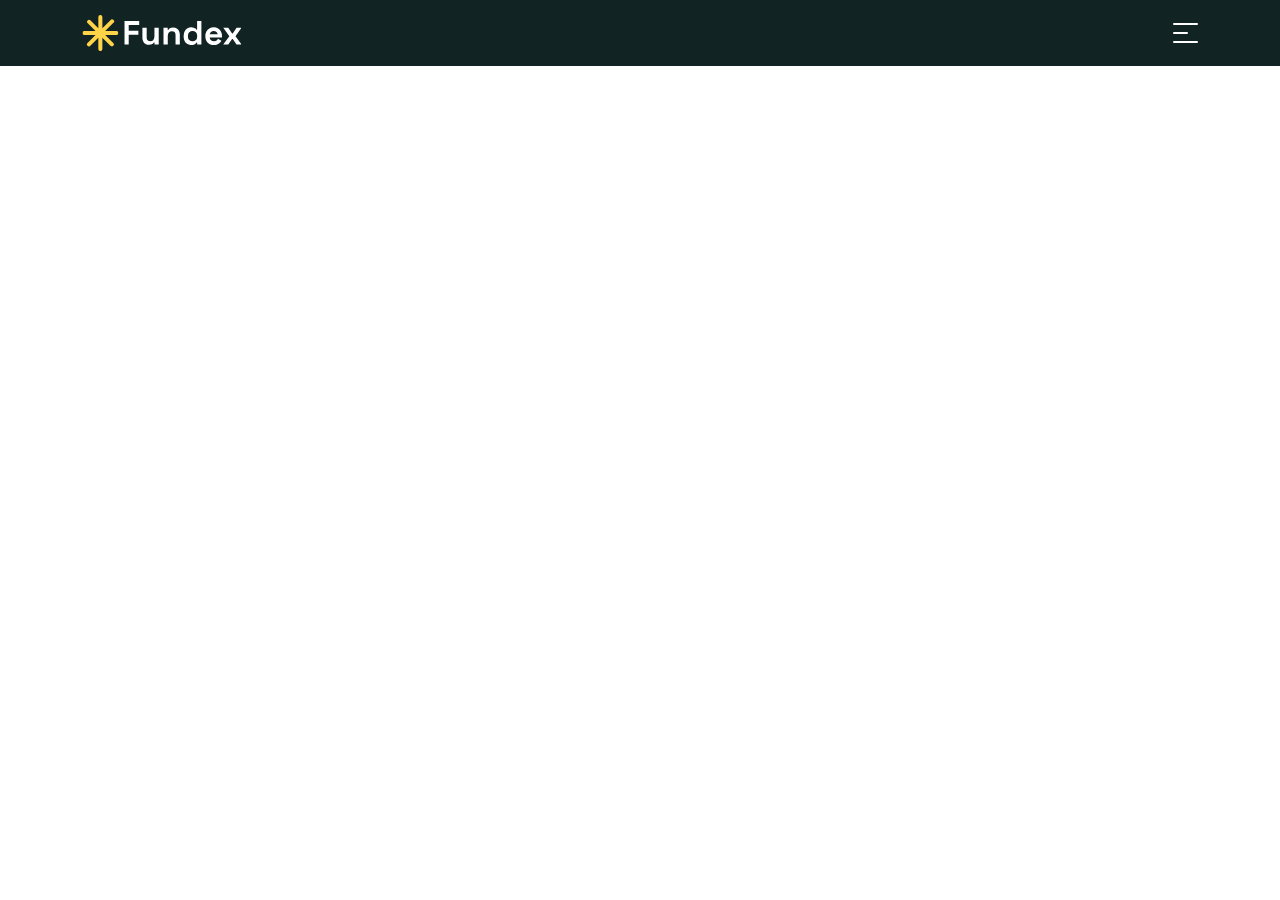
==== index.html @ 4d8a2545 "first commit" ====
<!DOCTYPE html>
<html lang="en">

<head>
  <meta charset="UTF-8">
  <meta name="viewport" content="width=device-width, initial-scale=1.0">
  <title>Payment Solution | Fundex</title>
  <link rel="icon" href="./images/brand/favicon.svg" />
  <!-- phosphor icons -->
  <link rel="stylesheet" type="text/css" href="./plugins/phosphor-icons-2.1.0/regular/style.css">
  <link rel="stylesheet" type="text/css" href="./plugins/phosphor-icons-2.1.0/thin/style.css">
  <link rel="stylesheet" type="text/css" href="./plugins/phosphor-icons-2.1.0/light/style.css">
  <link rel="stylesheet" type="text/css" href="./plugins/phosphor-icons-2.1.0/bold/style.css">
  <link rel="stylesheet" type="text/css" href="./plugins/phosphor-icons-2.1.0/fill/style.css">
  <link rel="stylesheet" type="text/css" href="./plugins/phosphor-icons-2.1.0/duotone/style.css">
  <!-- styling css -->
  <link rel="stylesheet" href="./plugins/bootstrap-5.3.3/bootstrap.min.css" />
  <link rel="stylesheet" href="./plugins/swiper-11.1.4/swiper.min.css" />
  <link rel="stylesheet" href="./plugins/aos-2.0.0/aos.css" />
  <link rel="stylesheet" href="./css/styles.css" />
</head>

<body>
  <header class="sticky-top">
    <div class="container-lg">
      <div class="d-flex align-items-center justify-content-between">
        <a href="index.html" class="logo">
          <img src="./images/brand/logo.svg" alt="Logo" />
        </a>
        <button class="btn menu_btn" data-bs-toggle="offcanvas" data-bs-target="#menu">
          <span></span>
          <span></span>
          <span></span>
        </button>
        <div class="offcanvas offcanvas-start menu_offcanvas" data-bs-backdrop="static" id="menu">
          <div class="offcanvas-header">
            <a href="index.html" class="logo">
              <img src="./images/brand/logo.svg" alt="Logo" />
            </a>
          </div>
          <div class="offcanvas-body">
            <ul class="navbar-nav">
              <li class="nav-item">
                <a class="nav-link" href="#">Home</a>
              </li>
              <li class="nav-item">
                <a class="nav-link" href="#">About Us</a>
              </li>
              <li class="nav-item">
                <a class="nav-link" href="#">Solutions</a>
              </li>
              <li class="nav-item">
                <a class="nav-link" href="#">Contact</a>
              </li>
            </ul>
            <div class="nav-item d-flex align-items-center gap-3 mt-auto mb-4">
              <a href="#" class="nav-link">
                <i class="ph ph-facebook-logo"></i>
              </a>
              <a href="#" class="nav-link">
                <i class="ph ph-instagram-logo"></i>
              </a>
              <a href="#" class="nav-link">
                <i class="ph ph-threads-logo"></i>
              </a>
              <a href="#" class="nav-link">
                <i class="ph ph-x-logo"></i>
              </a>
              <a href="#" class="nav-link">
                <i class="ph ph-linkedin-logo"></i>
              </a>
            </div>
            <div class="nav-item">
              <a href="index.html" class="nav-link btn btn-lg btn-secondary">get started</a>
            </div>
          </div>
        </div>
      </div>
    </div>
  </header>
  <main>
    <section class="hero">
      <div class="container-lg">
        <div class="hero_wrapper">
        </div>
      </div>
    </section>
  </main>
  <script type="text/javascript" src="./plugins/swiper-11.1.4/swiper.min.js"></script>
  <script type="text/javascript" src="./plugins/bootstrap-5.3.3/bootstrap.bundle.min.js"></script>
  <script type="text/javascript" src="./plugins/aos-2.0.0/aos.js"></script>
  <script type="text/javascript" src="./plugins/jquery-3.7.1/jquery.min.js"></script>
  <script type="text/javascript" src="./js/script.js"></script>
  <script>
  AOS.init();
  </script>
</body>

</html>
---- plugins/phosphor-icons-2.1.0/regular/style.css ----
@font-face {
  font-family: "Phosphor";
  src:
    url("./Phosphor.woff2") format("woff2"),
    url("./Phosphor.woff") format("woff"),
    url("./Phosphor.ttf") format("truetype"),
    url("./Phosphor.svg#Phosphor") format("svg");
  font-weight: normal;
  font-style: normal;
  font-display: block;
}

.ph {
  /* use !important to prevent issues with browser extensions that change fonts */
  font-family: "Phosphor" !important;
  speak: never;
  font-style: normal;
  font-weight: normal;
  font-variant: normal;
  text-transform: none;
  line-height: 1;

  /* Enable Ligatures ================ */
  letter-spacing: 0;
  -webkit-font-feature-settings: "liga";
  -moz-font-feature-settings: "liga=1";
  -moz-font-feature-settings: "liga";
  -ms-font-feature-settings: "liga" 1;
  font-feature-settings: "liga";
  -webkit-font-variant-ligatures: discretionary-ligatures;
  font-variant-ligatures: discretionary-ligatures;

  /* Better Font Rendering =========== */
  -webkit-font-smoothing: antialiased;
  -moz-osx-font-smoothing: grayscale;
}

.ph.ph-acorn:before {
  content: "\eb9a";
}
.ph.ph-address-book:before {
  content: "\e6f8";
}
.ph.ph-address-book-tabs:before {
  content: "\ee4e";
}
.ph.ph-air-traffic-control:before {
  content: "\ecd8";
}
.ph.ph-airplane:before {
  content: "\e002";
}
.ph.ph-airplane-in-flight:before {
  content: "\e4fe";
}
.ph.ph-airplane-landing:before {
  content: "\e502";
}
.ph.ph-airplane-takeoff:before {
  content: "\e504";
}
.ph.ph-airplane-taxiing:before {
  content: "\e500";
}
.ph.ph-airplane-tilt:before {
  content: "\e5d6";
}
.ph.ph-airplay:before {
  content: "\e004";
}
.ph.ph-alarm:before {
  content: "\e006";
}
.ph.ph-alien:before {
  content: "\e8a6";
}
.ph.ph-align-bottom:before {
  content: "\e506";
}
.ph.ph-align-bottom-simple:before {
  content: "\eb0c";
}
.ph.ph-align-center-horizontal:before {
  content: "\e50a";
}
.ph.ph-align-center-horizontal-simple:before {
  content: "\eb0e";
}
.ph.ph-align-center-vertical:before {
  content: "\e50c";
}
.ph.ph-align-center-vertical-simple:before {
  content: "\eb10";
}
.ph.ph-align-left:before {
  content: "\e50e";
}
.ph.ph-align-left-simple:before {
  content: "\eaee";
}
.ph.ph-align-right:before {
  content: "\e510";
}
.ph.ph-align-right-simple:before {
  content: "\eb12";
}
.ph.ph-align-top:before {
  content: "\e512";
}
.ph.ph-align-top-simple:before {
  content: "\eb14";
}
.ph.ph-amazon-logo:before {
  content: "\e96c";
}
.ph.ph-ambulance:before {
  content: "\e572";
}
.ph.ph-anchor:before {
  content: "\e514";
}
.ph.ph-anchor-simple:before {
  content: "\e5d8";
}
.ph.ph-android-logo:before {
  content: "\e008";
}
.ph.ph-angle:before {
  content: "\e7bc";
}
.ph.ph-angular-logo:before {
  content: "\eb80";
}
.ph.ph-aperture:before {
  content: "\e00a";
}
.ph.ph-app-store-logo:before {
  content: "\e974";
}
.ph.ph-app-window:before {
  content: "\e5da";
}
.ph.ph-apple-logo:before {
  content: "\e516";
}
.ph.ph-apple-podcasts-logo:before {
  content: "\eb96";
}
.ph.ph-approximate-equals:before {
  content: "\edaa";
}
.ph.ph-archive:before {
  content: "\e00c";
}
.ph.ph-armchair:before {
  content: "\e012";
}
.ph.ph-arrow-arc-left:before {
  content: "\e014";
}
.ph.ph-arrow-arc-right:before {
  content: "\e016";
}
.ph.ph-arrow-bend-double-up-left:before {
  content: "\e03a";
}
.ph.ph-arrow-bend-double-up-right:before {
  content: "\e03c";
}
.ph.ph-arrow-bend-down-left:before {
  content: "\e018";
}
.ph.ph-arrow-bend-down-right:before {
  content: "\e01a";
}
.ph.ph-arrow-bend-left-down:before {
  content: "\e01c";
}
.ph.ph-arrow-bend-left-up:before {
  content: "\e01e";
}
.ph.ph-arrow-bend-right-down:before {
  content: "\e020";
}
.ph.ph-arrow-bend-right-up:before {
  content: "\e022";
}
.ph.ph-arrow-bend-up-left:before {
  content: "\e024";
}
.ph.ph-arrow-bend-up-right:before {
  content: "\e026";
}
.ph.ph-arrow-circle-down:before {
  content: "\e028";
}
.ph.ph-arrow-circle-down-left:before {
  content: "\e02a";
}
.ph.ph-arrow-circle-down-right:before {
  content: "\e02c";
}
.ph.ph-arrow-circle-left:before {
  content: "\e05a";
}
.ph.ph-arrow-circle-right:before {
  content: "\e02e";
}
.ph.ph-arrow-circle-up:before {
  content: "\e030";
}
.ph.ph-arrow-circle-up-left:before {
  content: "\e032";
}
.ph.ph-arrow-circle-up-right:before {
  content: "\e034";
}
.ph.ph-arrow-clockwise:before {
  content: "\e036";
}
.ph.ph-arrow-counter-clockwise:before {
  content: "\e038";
}
.ph.ph-arrow-down:before {
  content: "\e03e";
}
.ph.ph-arrow-down-left:before {
  content: "\e040";
}
.ph.ph-arrow-down-right:before {
  content: "\e042";
}
.ph.ph-arrow-elbow-down-left:before {
  content: "\e044";
}
.ph.ph-arrow-elbow-down-right:before {
  content: "\e046";
}
.ph.ph-arrow-elbow-left:before {
  content: "\e048";
}
.ph.ph-arrow-elbow-left-down:before {
  content: "\e04a";
}
.ph.ph-arrow-elbow-left-up:before {
  content: "\e04c";
}
.ph.ph-arrow-elbow-right:before {
  content: "\e04e";
}
.ph.ph-arrow-elbow-right-down:before {
  content: "\e050";
}
.ph.ph-arrow-elbow-right-up:before {
  content: "\e052";
}
.ph.ph-arrow-elbow-up-left:before {
  content: "\e054";
}
.ph.ph-arrow-elbow-up-right:before {
  content: "\e056";
}
.ph.ph-arrow-fat-down:before {
  content: "\e518";
}
.ph.ph-arrow-fat-left:before {
  content: "\e51a";
}
.ph.ph-arrow-fat-line-down:before {
  content: "\e51c";
}
.ph.ph-arrow-fat-line-left:before {
  content: "\e51e";
}
.ph.ph-arrow-fat-line-right:before {
  content: "\e520";
}
.ph.ph-arrow-fat-line-up:before {
  content: "\e522";
}
.ph.ph-arrow-fat-lines-down:before {
  content: "\e524";
}
.ph.ph-arrow-fat-lines-left:before {
  content: "\e526";
}
.ph.ph-arrow-fat-lines-right:before {
  content: "\e528";
}
.ph.ph-arrow-fat-lines-up:before {
  content: "\e52a";
}
.ph.ph-arrow-fat-right:before {
  content: "\e52c";
}
.ph.ph-arrow-fat-up:before {
  content: "\e52e";
}
.ph.ph-arrow-left:before {
  content: "\e058";
}
.ph.ph-arrow-line-down:before {
  content: "\e05c";
}
.ph.ph-arrow-line-down-left:before {
  content: "\e05e";
}
.ph.ph-arrow-line-down-right:before {
  content: "\e060";
}
.ph.ph-arrow-line-left:before {
  content: "\e062";
}
.ph.ph-arrow-line-right:before {
  content: "\e064";
}
.ph.ph-arrow-line-up:before {
  content: "\e066";
}
.ph.ph-arrow-line-up-left:before {
  content: "\e068";
}
.ph.ph-arrow-line-up-right:before {
  content: "\e06a";
}
.ph.ph-arrow-right:before {
  content: "\e06c";
}
.ph.ph-arrow-square-down:before {
  content: "\e06e";
}
.ph.ph-arrow-square-down-left:before {
  content: "\e070";
}
.ph.ph-arrow-square-down-right:before {
  content: "\e072";
}
.ph.ph-arrow-square-in:before {
  content: "\e5dc";
}
.ph.ph-arrow-square-left:before {
  content: "\e074";
}
.ph.ph-arrow-square-out:before {
  content: "\e5de";
}
.ph.ph-arrow-square-right:before {
  content: "\e076";
}
.ph.ph-arrow-square-up:before {
  content: "\e078";
}
.ph.ph-arrow-square-up-left:before {
  content: "\e07a";
}
.ph.ph-arrow-square-up-right:before {
  content: "\e07c";
}
.ph.ph-arrow-u-down-left:before {
  content: "\e07e";
}
.ph.ph-arrow-u-down-right:before {
  content: "\e080";
}
.ph.ph-arrow-u-left-down:before {
  content: "\e082";
}
.ph.ph-arrow-u-left-up:before {
  content: "\e084";
}
.ph.ph-arrow-u-right-down:before {
  content: "\e086";
}
.ph.ph-arrow-u-right-up:before {
  content: "\e088";
}
.ph.ph-arrow-u-up-left:before {
  content: "\e08a";
}
.ph.ph-arrow-u-up-right:before {
  content: "\e08c";
}
.ph.ph-arrow-up:before {
  content: "\e08e";
}
.ph.ph-arrow-up-left:before {
  content: "\e090";
}
.ph.ph-arrow-up-right:before {
  content: "\e092";
}
.ph.ph-arrows-clockwise:before {
  content: "\e094";
}
.ph.ph-arrows-counter-clockwise:before {
  content: "\e096";
}
.ph.ph-arrows-down-up:before {
  content: "\e098";
}
.ph.ph-arrows-horizontal:before {
  content: "\eb06";
}
.ph.ph-arrows-in:before {
  content: "\e09a";
}
.ph.ph-arrows-in-cardinal:before {
  content: "\e09c";
}
.ph.ph-arrows-in-line-horizontal:before {
  content: "\e530";
}
.ph.ph-arrows-in-line-vertical:before {
  content: "\e532";
}
.ph.ph-arrows-in-simple:before {
  content: "\e09e";
}
.ph.ph-arrows-left-right:before {
  content: "\e0a0";
}
.ph.ph-arrows-merge:before {
  content: "\ed3e";
}
.ph.ph-arrows-out:before {
  content: "\e0a2";
}
.ph.ph-arrows-out-cardinal:before {
  content: "\e0a4";
}
.ph.ph-arrows-out-line-horizontal:before {
  content: "\e534";
}
.ph.ph-arrows-out-line-vertical:before {
  content: "\e536";
}
.ph.ph-arrows-out-simple:before {
  content: "\e0a6";
}
.ph.ph-arrows-split:before {
  content: "\ed3c";
}
.ph.ph-arrows-vertical:before {
  content: "\eb04";
}
.ph.ph-article:before {
  content: "\e0a8";
}
.ph.ph-article-medium:before {
  content: "\e5e0";
}
.ph.ph-article-ny-times:before {
  content: "\e5e2";
}
.ph.ph-asclepius:before {
  content: "\ee34";
}
.ph.ph-caduceus:before {
  content: "\ee34";
}
.ph.ph-asterisk:before {
  content: "\e0aa";
}
.ph.ph-asterisk-simple:before {
  content: "\e832";
}
.ph.ph-at:before {
  content: "\e0ac";
}
.ph.ph-atom:before {
  content: "\e5e4";
}
.ph.ph-avocado:before {
  content: "\ee04";
}
.ph.ph-axe:before {
  content: "\e9fc";
}
.ph.ph-baby:before {
  content: "\e774";
}
.ph.ph-baby-carriage:before {
  content: "\e818";
}
.ph.ph-backpack:before {
  content: "\e922";
}
.ph.ph-backspace:before {
  content: "\e0ae";
}
.ph.ph-bag:before {
  content: "\e0b0";
}
.ph.ph-bag-simple:before {
  content: "\e5e6";
}
.ph.ph-balloon:before {
  content: "\e76c";
}
.ph.ph-bandaids:before {
  content: "\e0b2";
}
.ph.ph-bank:before {
  content: "\e0b4";
}
.ph.ph-barbell:before {
  content: "\e0b6";
}
.ph.ph-barcode:before {
  content: "\e0b8";
}
.ph.ph-barn:before {
  content: "\ec72";
}
.ph.ph-barricade:before {
  content: "\e948";
}
.ph.ph-baseball:before {
  content: "\e71a";
}
.ph.ph-baseball-cap:before {
  content: "\ea28";
}
.ph.ph-baseball-helmet:before {
  content: "\ee4a";
}
.ph.ph-basket:before {
  content: "\e964";
}
.ph.ph-basketball:before {
  content: "\e724";
}
.ph.ph-bathtub:before {
  content: "\e81e";
}
.ph.ph-battery-charging:before {
  content: "\e0ba";
}
.ph.ph-battery-charging-vertical:before {
  content: "\e0bc";
}
.ph.ph-battery-empty:before {
  content: "\e0be";
}
.ph.ph-battery-full:before {
  content: "\e0c0";
}
.ph.ph-battery-high:before {
  content: "\e0c2";
}
.ph.ph-battery-low:before {
  content: "\e0c4";
}
.ph.ph-battery-medium:before {
  content: "\e0c6";
}
.ph.ph-battery-plus:before {
  content: "\e808";
}
.ph.ph-battery-plus-vertical:before {
  content: "\ec50";
}
.ph.ph-battery-vertical-empty:before {
  content: "\e7c6";
}
.ph.ph-battery-vertical-full:before {
  content: "\e7c4";
}
.ph.ph-battery-vertical-high:before {
  content: "\e7c2";
}
.ph.ph-battery-vertical-low:before {
  content: "\e7be";
}
.ph.ph-battery-vertical-medium:before {
  content: "\e7c0";
}
.ph.ph-battery-warning:before {
  content: "\e0c8";
}
.ph.ph-battery-warning-vertical:before {
  content: "\e0ca";
}
.ph.ph-beach-ball:before {
  content: "\ed24";
}
.ph.ph-beanie:before {
  content: "\ea2a";
}
.ph.ph-bed:before {
  content: "\e0cc";
}
.ph.ph-beer-bottle:before {
  content: "\e7b0";
}
.ph.ph-beer-stein:before {
  content: "\eb62";
}
.ph.ph-behance-logo:before {
  content: "\e7f4";
}
.ph.ph-bell:before {
  content: "\e0ce";
}
.ph.ph-bell-ringing:before {
  content: "\e5e8";
}
.ph.ph-bell-simple:before {
  content: "\e0d0";
}
.ph.ph-bell-simple-ringing:before {
  content: "\e5ea";
}
.ph.ph-bell-simple-slash:before {
  content: "\e0d2";
}
.ph.ph-bell-simple-z:before {
  content: "\e5ec";
}
.ph.ph-bell-slash:before {
  content: "\e0d4";
}
.ph.ph-bell-z:before {
  content: "\e5ee";
}
.ph.ph-belt:before {
  content: "\ea2c";
}
.ph.ph-bezier-curve:before {
  content: "\eb00";
}
.ph.ph-bicycle:before {
  content: "\e0d6";
}
.ph.ph-binary:before {
  content: "\ee60";
}
.ph.ph-binoculars:before {
  content: "\ea64";
}
.ph.ph-biohazard:before {
  content: "\e9e0";
}
.ph.ph-bird:before {
  content: "\e72c";
}
.ph.ph-blueprint:before {
  content: "\eda0";
}
.ph.ph-bluetooth:before {
  content: "\e0da";
}
.ph.ph-bluetooth-connected:before {
  content: "\e0dc";
}
.ph.ph-bluetooth-slash:before {
  content: "\e0de";
}
.ph.ph-bluetooth-x:before {
  content: "\e0e0";
}
.ph.ph-boat:before {
  content: "\e786";
}
.ph.ph-bomb:before {
  content: "\ee0a";
}
.ph.ph-bone:before {
  content: "\e7f2";
}
.ph.ph-book:before {
  content: "\e0e2";
}
.ph.ph-book-bookmark:before {
  content: "\e0e4";
}
.ph.ph-book-open:before {
  content: "\e0e6";
}
.ph.ph-book-open-text:before {
  content: "\e8f2";
}
.ph.ph-book-open-user:before {
  content: "\ede0";
}
.ph.ph-bookmark:before {
  content: "\e0e8";
}
.ph.ph-bookmark-simple:before {
  content: "\e0ea";
}
.ph.ph-bookmarks:before {
  content: "\e0ec";
}
.ph.ph-bookmarks-simple:before {
  content: "\e5f0";
}
.ph.ph-books:before {
  content: "\e758";
}
.ph.ph-boot:before {
  content: "\ecca";
}
.ph.ph-boules:before {
  content: "\e722";
}
.ph.ph-bounding-box:before {
  content: "\e6ce";
}
.ph.ph-bowl-food:before {
  content: "\eaa4";
}
.ph.ph-bowl-steam:before {
  content: "\e8e4";
}
.ph.ph-bowling-ball:before {
  content: "\ea34";
}
.ph.ph-box-arrow-down:before {
  content: "\e00e";
}
.ph.ph-archive-box:before {
  content: "\e00e";
}
.ph.ph-box-arrow-up:before {
  content: "\ee54";
}
.ph.ph-boxing-glove:before {
  content: "\ea36";
}
.ph.ph-brackets-angle:before {
  content: "\e862";
}
.ph.ph-brackets-curly:before {
  content: "\e860";
}
.ph.ph-brackets-round:before {
  content: "\e864";
}
.ph.ph-brackets-square:before {
  content: "\e85e";
}
.ph.ph-brain:before {
  content: "\e74e";
}
.ph.ph-brandy:before {
  content: "\e6b4";
}
.ph.ph-bread:before {
  content: "\e81c";
}
.ph.ph-bridge:before {
  content: "\ea68";
}
.ph.ph-briefcase:before {
  content: "\e0ee";
}
.ph.ph-briefcase-metal:before {
  content: "\e5f2";
}
.ph.ph-broadcast:before {
  content: "\e0f2";
}
.ph.ph-broom:before {
  content: "\ec54";
}
.ph.ph-browser:before {
  content: "\e0f4";
}
.ph.ph-browsers:before {
  content: "\e0f6";
}
.ph.ph-bug:before {
  content: "\e5f4";
}
.ph.ph-bug-beetle:before {
  content: "\e5f6";
}
.ph.ph-bug-droid:before {
  content: "\e5f8";
}
.ph.ph-building:before {
  content: "\e100";
}
.ph.ph-building-apartment:before {
  content: "\e0fe";
}
.ph.ph-building-office:before {
  content: "\e0ff";
}
.ph.ph-buildings:before {
  content: "\e102";
}
.ph.ph-bulldozer:before {
  content: "\ec6c";
}
.ph.ph-bus:before {
  content: "\e106";
}
.ph.ph-butterfly:before {
  content: "\ea6e";
}
.ph.ph-cable-car:before {
  content: "\e49c";
}
.ph.ph-cactus:before {
  content: "\e918";
}
.ph.ph-cake:before {
  content: "\e780";
}
.ph.ph-calculator:before {
  content: "\e538";
}
.ph.ph-calendar:before {
  content: "\e108";
}
.ph.ph-calendar-blank:before {
  content: "\e10a";
}
.ph.ph-calendar-check:before {
  content: "\e712";
}
.ph.ph-calendar-dot:before {
  content: "\e7b2";
}
.ph.ph-calendar-dots:before {
  content: "\e7b4";
}
.ph.ph-calendar-heart:before {
  content: "\e8b0";
}
.ph.ph-calendar-minus:before {
  content: "\ea14";
}
.ph.ph-calendar-plus:before {
  content: "\e714";
}
.ph.ph-calendar-slash:before {
  content: "\ea12";
}
.ph.ph-calendar-star:before {
  content: "\e8b2";
}
.ph.ph-calendar-x:before {
  content: "\e10c";
}
.ph.ph-call-bell:before {
  content: "\e7de";
}
.ph.ph-camera:before {
  content: "\e10e";
}
.ph.ph-camera-plus:before {
  content: "\ec58";
}
.ph.ph-camera-rotate:before {
  content: "\e7a4";
}
.ph.ph-camera-slash:before {
  content: "\e110";
}
.ph.ph-campfire:before {
  content: "\e9d8";
}
.ph.ph-car:before {
  content: "\e112";
}
.ph.ph-car-battery:before {
  content: "\ee30";
}
.ph.ph-car-profile:before {
  content: "\e8cc";
}
.ph.ph-car-simple:before {
  content: "\e114";
}
.ph.ph-cardholder:before {
  content: "\e5fa";
}
.ph.ph-cards:before {
  content: "\e0f8";
}
.ph.ph-cards-three:before {
  content: "\ee50";
}
.ph.ph-caret-circle-double-down:before {
  content: "\e116";
}
.ph.ph-caret-circle-double-left:before {
  content: "\e118";
}
.ph.ph-caret-circle-double-right:before {
  content: "\e11a";
}
.ph.ph-caret-circle-double-up:before {
  content: "\e11c";
}
.ph.ph-caret-circle-down:before {
  content: "\e11e";
}
.ph.ph-caret-circle-left:before {
  content: "\e120";
}
.ph.ph-caret-circle-right:before {
  content: "\e122";
}
.ph.ph-caret-circle-up:before {
  content: "\e124";
}
.ph.ph-caret-circle-up-down:before {
  content: "\e13e";
}
.ph.ph-caret-double-down:before {
  content: "\e126";
}
.ph.ph-caret-double-left:before {
  content: "\e128";
}
.ph.ph-caret-double-right:before {
  content: "\e12a";
}
.ph.ph-caret-double-up:before {
  content: "\e12c";
}
.ph.ph-caret-down:before {
  content: "\e136";
}
.ph.ph-caret-left:before {
  content: "\e138";
}
.ph.ph-caret-line-down:before {
  content: "\e134";
}
.ph.ph-caret-line-left:before {
  content: "\e132";
}
.ph.ph-caret-line-right:before {
  content: "\e130";
}
.ph.ph-caret-line-up:before {
  content: "\e12e";
}
.ph.ph-caret-right:before {
  content: "\e13a";
}
.ph.ph-caret-up:before {
  content: "\e13c";
}
.ph.ph-caret-up-down:before {
  content: "\e140";
}
.ph.ph-carrot:before {
  content: "\ed38";
}
.ph.ph-cash-register:before {
  content: "\ed80";
}
.ph.ph-cassette-tape:before {
  content: "\ed2e";
}
.ph.ph-castle-turret:before {
  content: "\e9d0";
}
.ph.ph-cat:before {
  content: "\e748";
}
.ph.ph-cell-signal-full:before {
  content: "\e142";
}
.ph.ph-cell-signal-high:before {
  content: "\e144";
}
.ph.ph-cell-signal-low:before {
  content: "\e146";
}
.ph.ph-cell-signal-medium:before {
  content: "\e148";
}
.ph.ph-cell-signal-none:before {
  content: "\e14a";
}
.ph.ph-cell-signal-slash:before {
  content: "\e14c";
}
.ph.ph-cell-signal-x:before {
  content: "\e14e";
}
.ph.ph-cell-tower:before {
  content: "\ebaa";
}
.ph.ph-certificate:before {
  content: "\e766";
}
.ph.ph-chair:before {
  content: "\e950";
}
.ph.ph-chalkboard:before {
  content: "\e5fc";
}
.ph.ph-chalkboard-simple:before {
  content: "\e5fe";
}
.ph.ph-chalkboard-teacher:before {
  content: "\e600";
}
.ph.ph-champagne:before {
  content: "\eaca";
}
.ph.ph-charging-station:before {
  content: "\e8d0";
}
.ph.ph-chart-bar:before {
  content: "\e150";
}
.ph.ph-chart-bar-horizontal:before {
  content: "\e152";
}
.ph.ph-chart-donut:before {
  content: "\eaa6";
}
.ph.ph-chart-line:before {
  content: "\e154";
}
.ph.ph-chart-line-down:before {
  content: "\e8b6";
}
.ph.ph-chart-line-up:before {
  content: "\e156";
}
.ph.ph-chart-pie:before {
  content: "\e158";
}
.ph.ph-chart-pie-slice:before {
  content: "\e15a";
}
.ph.ph-chart-polar:before {
  content: "\eaa8";
}
.ph.ph-chart-scatter:before {
  content: "\eaac";
}
.ph.ph-chat:before {
  content: "\e15c";
}
.ph.ph-chat-centered:before {
  content: "\e160";
}
.ph.ph-chat-centered-dots:before {
  content: "\e164";
}
.ph.ph-chat-centered-slash:before {
  content: "\e162";
}
.ph.ph-chat-centered-text:before {
  content: "\e166";
}
.ph.ph-chat-circle:before {
  content: "\e168";
}
.ph.ph-chat-circle-dots:before {
  content: "\e16c";
}
.ph.ph-chat-circle-slash:before {
  content: "\e16a";
}
.ph.ph-chat-circle-text:before {
  content: "\e16e";
}
.ph.ph-chat-dots:before {
  content: "\e170";
}
.ph.ph-chat-slash:before {
  content: "\e15e";
}
.ph.ph-chat-teardrop:before {
  content: "\e172";
}
.ph.ph-chat-teardrop-dots:before {
  content: "\e176";
}
.ph.ph-chat-teardrop-slash:before {
  content: "\e174";
}
.ph.ph-chat-teardrop-text:before {
  content: "\e178";
}
.ph.ph-chat-text:before {
  content: "\e17a";
}
.ph.ph-chats:before {
  content: "\e17c";
}
.ph.ph-chats-circle:before {
  content: "\e17e";
}
.ph.ph-chats-teardrop:before {
  content: "\e180";
}
.ph.ph-check:before {
  content: "\e182";
}
.ph.ph-check-circle:before {
  content: "\e184";
}
.ph.ph-check-fat:before {
  content: "\eba6";
}
.ph.ph-check-square:before {
  content: "\e186";
}
.ph.ph-check-square-offset:before {
  content: "\e188";
}
.ph.ph-checkerboard:before {
  content: "\e8c4";
}
.ph.ph-checks:before {
  content: "\e53a";
}
.ph.ph-cheers:before {
  content: "\ea4a";
}
.ph.ph-cheese:before {
  content: "\e9fe";
}
.ph.ph-chef-hat:before {
  content: "\ed8e";
}
.ph.ph-cherries:before {
  content: "\e830";
}
.ph.ph-church:before {
  content: "\ecea";
}
.ph.ph-cigarette:before {
  content: "\ed90";
}
.ph.ph-cigarette-slash:before {
  content: "\ed92";
}
.ph.ph-circle:before {
  content: "\e18a";
}
.ph.ph-circle-dashed:before {
  content: "\e602";
}
.ph.ph-circle-half:before {
  content: "\e18c";
}
.ph.ph-circle-half-tilt:before {
  content: "\e18e";
}
.ph.ph-circle-notch:before {
  content: "\eb44";
}
.ph.ph-circles-four:before {
  content: "\e190";
}
.ph.ph-circles-three:before {
  content: "\e192";
}
.ph.ph-circles-three-plus:before {
  content: "\e194";
}
.ph.ph-circuitry:before {
  content: "\e9c2";
}
.ph.ph-city:before {
  content: "\ea6a";
}
.ph.ph-clipboard:before {
  content: "\e196";
}
.ph.ph-clipboard-text:before {
  content: "\e198";
}
.ph.ph-clock:before {
  content: "\e19a";
}
.ph.ph-clock-afternoon:before {
  content: "\e19c";
}
.ph.ph-clock-clockwise:before {
  content: "\e19e";
}
.ph.ph-clock-countdown:before {
  content: "\ed2c";
}
.ph.ph-clock-counter-clockwise:before {
  content: "\e1a0";
}
.ph.ph-clock-user:before {
  content: "\edec";
}
.ph.ph-closed-captioning:before {
  content: "\e1a4";
}
.ph.ph-cloud:before {
  content: "\e1aa";
}
.ph.ph-cloud-arrow-down:before {
  content: "\e1ac";
}
.ph.ph-cloud-arrow-up:before {
  content: "\e1ae";
}
.ph.ph-cloud-check:before {
  content: "\e1b0";
}
.ph.ph-cloud-fog:before {
  content: "\e53c";
}
.ph.ph-cloud-lightning:before {
  content: "\e1b2";
}
.ph.ph-cloud-moon:before {
  content: "\e53e";
}
.ph.ph-cloud-rain:before {
  content: "\e1b4";
}
.ph.ph-cloud-slash:before {
  content: "\e1b6";
}
.ph.ph-cloud-snow:before {
  content: "\e1b8";
}
.ph.ph-cloud-sun:before {
  content: "\e540";
}
.ph.ph-cloud-warning:before {
  content: "\ea98";
}
.ph.ph-cloud-x:before {
  content: "\ea96";
}
.ph.ph-clover:before {
  content: "\edc8";
}
.ph.ph-club:before {
  content: "\e1ba";
}
.ph.ph-coat-hanger:before {
  content: "\e7fe";
}
.ph.ph-coda-logo:before {
  content: "\e7ce";
}
.ph.ph-code:before {
  content: "\e1bc";
}
.ph.ph-code-block:before {
  content: "\eafe";
}
.ph.ph-code-simple:before {
  content: "\e1be";
}
.ph.ph-codepen-logo:before {
  content: "\e978";
}
.ph.ph-codesandbox-logo:before {
  content: "\ea06";
}
.ph.ph-coffee:before {
  content: "\e1c2";
}
.ph.ph-coffee-bean:before {
  content: "\e1c0";
}
.ph.ph-coin:before {
  content: "\e60e";
}
.ph.ph-coin-vertical:before {
  content: "\eb48";
}
.ph.ph-coins:before {
  content: "\e78e";
}
.ph.ph-columns:before {
  content: "\e546";
}
.ph.ph-columns-plus-left:before {
  content: "\e544";
}
.ph.ph-columns-plus-right:before {
  content: "\e542";
}
.ph.ph-command:before {
  content: "\e1c4";
}
.ph.ph-compass:before {
  content: "\e1c8";
}
.ph.ph-compass-rose:before {
  content: "\e1c6";
}
.ph.ph-compass-tool:before {
  content: "\ea0e";
}
.ph.ph-computer-tower:before {
  content: "\e548";
}
.ph.ph-confetti:before {
  content: "\e81a";
}
.ph.ph-contactless-payment:before {
  content: "\ed42";
}
.ph.ph-control:before {
  content: "\eca6";
}
.ph.ph-cookie:before {
  content: "\e6ca";
}
.ph.ph-cooking-pot:before {
  content: "\e764";
}
.ph.ph-copy:before {
  content: "\e1ca";
}
.ph.ph-copy-simple:before {
  content: "\e1cc";
}
.ph.ph-copyleft:before {
  content: "\e86a";
}
.ph.ph-copyright:before {
  content: "\e54a";
}
.ph.ph-corners-in:before {
  content: "\e1ce";
}
.ph.ph-corners-out:before {
  content: "\e1d0";
}
.ph.ph-couch:before {
  content: "\e7f6";
}
.ph.ph-court-basketball:before {
  content: "\ee36";
}
.ph.ph-cow:before {
  content: "\eabe";
}
.ph.ph-cowboy-hat:before {
  content: "\ed12";
}
.ph.ph-cpu:before {
  content: "\e610";
}
.ph.ph-crane:before {
  content: "\ed48";
}
.ph.ph-crane-tower:before {
  content: "\ed49";
}
.ph.ph-credit-card:before {
  content: "\e1d2";
}
.ph.ph-cricket:before {
  content: "\ee12";
}
.ph.ph-crop:before {
  content: "\e1d4";
}
.ph.ph-cross:before {
  content: "\e8a0";
}
.ph.ph-crosshair:before {
  content: "\e1d6";
}
.ph.ph-crosshair-simple:before {
  content: "\e1d8";
}
.ph.ph-crown:before {
  content: "\e614";
}
.ph.ph-crown-cross:before {
  content: "\ee5e";
}
.ph.ph-crown-simple:before {
  content: "\e616";
}
.ph.ph-cube:before {
  content: "\e1da";
}
.ph.ph-cube-focus:before {
  content: "\ed0a";
}
.ph.ph-cube-transparent:before {
  content: "\ec7c";
}
.ph.ph-currency-btc:before {
  content: "\e618";
}
.ph.ph-currency-circle-dollar:before {
  content: "\e54c";
}
.ph.ph-currency-cny:before {
  content: "\e54e";
}
.ph.ph-currency-dollar:before {
  content: "\e550";
}
.ph.ph-currency-dollar-simple:before {
  content: "\e552";
}
.ph.ph-currency-eth:before {
  content: "\eada";
}
.ph.ph-currency-eur:before {
  content: "\e554";
}
.ph.ph-currency-gbp:before {
  content: "\e556";
}
.ph.ph-currency-inr:before {
  content: "\e558";
}
.ph.ph-currency-jpy:before {
  content: "\e55a";
}
.ph.ph-currency-krw:before {
  content: "\e55c";
}
.ph.ph-currency-kzt:before {
  content: "\ec4c";
}
.ph.ph-currency-ngn:before {
  content: "\eb52";
}
.ph.ph-currency-rub:before {
  content: "\e55e";
}
.ph.ph-cursor:before {
  content: "\e1dc";
}
.ph.ph-cursor-click:before {
  content: "\e7c8";
}
.ph.ph-cursor-text:before {
  content: "\e7d8";
}
.ph.ph-cylinder:before {
  content: "\e8fc";
}
.ph.ph-database:before {
  content: "\e1de";
}
.ph.ph-desk:before {
  content: "\ed16";
}
.ph.ph-desktop:before {
  content: "\e560";
}
.ph.ph-desktop-tower:before {
  content: "\e562";
}
.ph.ph-detective:before {
  content: "\e83e";
}
.ph.ph-dev-to-logo:before {
  content: "\ed0e";
}
.ph.ph-device-mobile:before {
  content: "\e1e0";
}
.ph.ph-device-mobile-camera:before {
  content: "\e1e2";
}
.ph.ph-device-mobile-slash:before {
  content: "\ee46";
}
.ph.ph-device-mobile-speaker:before {
  content: "\e1e4";
}
.ph.ph-device-rotate:before {
  content: "\edf2";
}
.ph.ph-device-tablet:before {
  content: "\e1e6";
}
.ph.ph-device-tablet-camera:before {
  content: "\e1e8";
}
.ph.ph-device-tablet-speaker:before {
  content: "\e1ea";
}
.ph.ph-devices:before {
  content: "\eba4";
}
.ph.ph-diamond:before {
  content: "\e1ec";
}
.ph.ph-diamonds-four:before {
  content: "\e8f4";
}
.ph.ph-dice-five:before {
  content: "\e1ee";
}
.ph.ph-dice-four:before {
  content: "\e1f0";
}
.ph.ph-dice-one:before {
  content: "\e1f2";
}
.ph.ph-dice-six:before {
  content: "\e1f4";
}
.ph.ph-dice-three:before {
  content: "\e1f6";
}
.ph.ph-dice-two:before {
  content: "\e1f8";
}
.ph.ph-disc:before {
  content: "\e564";
}
.ph.ph-disco-ball:before {
  content: "\ed98";
}
.ph.ph-discord-logo:before {
  content: "\e61a";
}
.ph.ph-divide:before {
  content: "\e1fa";
}
.ph.ph-dna:before {
  content: "\e924";
}
.ph.ph-dog:before {
  content: "\e74a";
}
.ph.ph-door:before {
  content: "\e61c";
}
.ph.ph-door-open:before {
  content: "\e7e6";
}
.ph.ph-dot:before {
  content: "\ecde";
}
.ph.ph-dot-outline:before {
  content: "\ece0";
}
.ph.ph-dots-nine:before {
  content: "\e1fc";
}
.ph.ph-dots-six:before {
  content: "\e794";
}
.ph.ph-dots-six-vertical:before {
  content: "\eae2";
}
.ph.ph-dots-three:before {
  content: "\e1fe";
}
.ph.ph-dots-three-circle:before {
  content: "\e200";
}
.ph.ph-dots-three-circle-vertical:before {
  content: "\e202";
}
.ph.ph-dots-three-outline:before {
  content: "\e204";
}
.ph.ph-dots-three-outline-vertical:before {
  content: "\e206";
}
.ph.ph-dots-three-vertical:before {
  content: "\e208";
}
.ph.ph-download:before {
  content: "\e20a";
}
.ph.ph-download-simple:before {
  content: "\e20c";
}
.ph.ph-dress:before {
  content: "\ea7e";
}
.ph.ph-dresser:before {
  content: "\e94e";
}
.ph.ph-dribbble-logo:before {
  content: "\e20e";
}
.ph.ph-drone:before {
  content: "\ed74";
}
.ph.ph-drop:before {
  content: "\e210";
}
.ph.ph-drop-half:before {
  content: "\e566";
}
.ph.ph-drop-half-bottom:before {
  content: "\eb40";
}
.ph.ph-drop-simple:before {
  content: "\ee32";
}
.ph.ph-drop-slash:before {
  content: "\e954";
}
.ph.ph-dropbox-logo:before {
  content: "\e7d0";
}
.ph.ph-ear:before {
  content: "\e70c";
}
.ph.ph-ear-slash:before {
  content: "\e70e";
}
.ph.ph-egg:before {
  content: "\e812";
}
.ph.ph-egg-crack:before {
  content: "\eb64";
}
.ph.ph-eject:before {
  content: "\e212";
}
.ph.ph-eject-simple:before {
  content: "\e6ae";
}
.ph.ph-elevator:before {
  content: "\ecc0";
}
.ph.ph-empty:before {
  content: "\edbc";
}
.ph.ph-engine:before {
  content: "\ea80";
}
.ph.ph-envelope:before {
  content: "\e214";
}
.ph.ph-envelope-open:before {
  content: "\e216";
}
.ph.ph-envelope-simple:before {
  content: "\e218";
}
.ph.ph-envelope-simple-open:before {
  content: "\e21a";
}
.ph.ph-equalizer:before {
  content: "\ebbc";
}
.ph.ph-equals:before {
  content: "\e21c";
}
.ph.ph-eraser:before {
  content: "\e21e";
}
.ph.ph-escalator-down:before {
  content: "\ecba";
}
.ph.ph-escalator-up:before {
  content: "\ecbc";
}
.ph.ph-exam:before {
  content: "\e742";
}
.ph.ph-exclamation-mark:before {
  content: "\ee44";
}
.ph.ph-exclude:before {
  content: "\e882";
}
.ph.ph-exclude-square:before {
  content: "\e880";
}
.ph.ph-export:before {
  content: "\eaf0";
}
.ph.ph-eye:before {
  content: "\e220";
}
.ph.ph-eye-closed:before {
  content: "\e222";
}
.ph.ph-eye-slash:before {
  content: "\e224";
}
.ph.ph-eyedropper:before {
  content: "\e568";
}
.ph.ph-eyedropper-sample:before {
  content: "\eac4";
}
.ph.ph-eyeglasses:before {
  content: "\e7ba";
}
.ph.ph-eyes:before {
  content: "\ee5c";
}
.ph.ph-face-mask:before {
  content: "\e56a";
}
.ph.ph-facebook-logo:before {
  content: "\e226";
}
.ph.ph-factory:before {
  content: "\e760";
}
.ph.ph-faders:before {
  content: "\e228";
}
.ph.ph-faders-horizontal:before {
  content: "\e22a";
}
.ph.ph-fallout-shelter:before {
  content: "\e9de";
}
.ph.ph-fan:before {
  content: "\e9f2";
}
.ph.ph-farm:before {
  content: "\ec70";
}
.ph.ph-fast-forward:before {
  content: "\e6a6";
}
.ph.ph-fast-forward-circle:before {
  content: "\e22c";
}
.ph.ph-feather:before {
  content: "\e9c0";
}
.ph.ph-fediverse-logo:before {
  content: "\ed66";
}
.ph.ph-figma-logo:before {
  content: "\e22e";
}
.ph.ph-file:before {
  content: "\e230";
}
.ph.ph-file-archive:before {
  content: "\eb2a";
}
.ph.ph-file-arrow-down:before {
  content: "\e232";
}
.ph.ph-file-arrow-up:before {
  content: "\e61e";
}
.ph.ph-file-audio:before {
  content: "\ea20";
}
.ph.ph-file-c:before {
  content: "\eb32";
}
.ph.ph-file-c-sharp:before {
  content: "\eb30";
}
.ph.ph-file-cloud:before {
  content: "\e95e";
}
.ph.ph-file-code:before {
  content: "\e914";
}
.ph.ph-file-cpp:before {
  content: "\eb2e";
}
.ph.ph-file-css:before {
  content: "\eb34";
}
.ph.ph-file-csv:before {
  content: "\eb1c";
}
.ph.ph-file-dashed:before {
  content: "\e704";
}
.ph.ph-file-dotted:before {
  content: "\e704";
}
.ph.ph-file-doc:before {
  content: "\eb1e";
}
.ph.ph-file-html:before {
  content: "\eb38";
}
.ph.ph-file-image:before {
  content: "\ea24";
}
.ph.ph-file-ini:before {
  content: "\eb33";
}
.ph.ph-file-jpg:before {
  content: "\eb1a";
}
.ph.ph-file-js:before {
  content: "\eb24";
}
.ph.ph-file-jsx:before {
  content: "\eb3a";
}
.ph.ph-file-lock:before {
  content: "\e95c";
}
.ph.ph-file-magnifying-glass:before {
  content: "\e238";
}
.ph.ph-file-search:before {
  content: "\e238";
}
.ph.ph-file-md:before {
  content: "\ed50";
}
.ph.ph-file-minus:before {
  content: "\e234";
}
.ph.ph-file-pdf:before {
  content: "\e702";
}
.ph.ph-file-plus:before {
  content: "\e236";
}
.ph.ph-file-png:before {
  content: "\eb18";
}
.ph.ph-file-ppt:before {
  content: "\eb20";
}
.ph.ph-file-py:before {
  content: "\eb2c";
}
.ph.ph-file-rs:before {
  content: "\eb28";
}
.ph.ph-file-sql:before {
  content: "\ed4e";
}
.ph.ph-file-svg:before {
  content: "\ed08";
}
.ph.ph-file-text:before {
  content: "\e23a";
}
.ph.ph-file-ts:before {
  content: "\eb26";
}
.ph.ph-file-tsx:before {
  content: "\eb3c";
}
.ph.ph-file-txt:before {
  content: "\eb35";
}
.ph.ph-file-video:before {
  content: "\ea22";
}
.ph.ph-file-vue:before {
  content: "\eb3e";
}
.ph.ph-file-x:before {
  content: "\e23c";
}
.ph.ph-file-xls:before {
  content: "\eb22";
}
.ph.ph-file-zip:before {
  content: "\e958";
}
.ph.ph-files:before {
  content: "\e710";
}
.ph.ph-film-reel:before {
  content: "\e8c0";
}
.ph.ph-film-script:before {
  content: "\eb50";
}
.ph.ph-film-slate:before {
  content: "\e8c2";
}
.ph.ph-film-strip:before {
  content: "\e792";
}
.ph.ph-fingerprint:before {
  content: "\e23e";
}
.ph.ph-fingerprint-simple:before {
  content: "\e240";
}
.ph.ph-finn-the-human:before {
  content: "\e56c";
}
.ph.ph-fire:before {
  content: "\e242";
}
.ph.ph-fire-extinguisher:before {
  content: "\e9e8";
}
.ph.ph-fire-simple:before {
  content: "\e620";
}
.ph.ph-fire-truck:before {
  content: "\e574";
}
.ph.ph-first-aid:before {
  content: "\e56e";
}
.ph.ph-first-aid-kit:before {
  content: "\e570";
}
.ph.ph-fish:before {
  content: "\e728";
}
.ph.ph-fish-simple:before {
  content: "\e72a";
}
.ph.ph-flag:before {
  content: "\e244";
}
.ph.ph-flag-banner:before {
  content: "\e622";
}
.ph.ph-flag-banner-fold:before {
  content: "\ecf2";
}
.ph.ph-flag-checkered:before {
  content: "\ea38";
}
.ph.ph-flag-pennant:before {
  content: "\ecf0";
}
.ph.ph-flame:before {
  content: "\e624";
}
.ph.ph-flashlight:before {
  content: "\e246";
}
.ph.ph-flask:before {
  content: "\e79e";
}
.ph.ph-flip-horizontal:before {
  content: "\ed6a";
}
.ph.ph-flip-vertical:before {
  content: "\ed6c";
}
.ph.ph-floppy-disk:before {
  content: "\e248";
}
.ph.ph-floppy-disk-back:before {
  content: "\eaf4";
}
.ph.ph-flow-arrow:before {
  content: "\e6ec";
}
.ph.ph-flower:before {
  content: "\e75e";
}
.ph.ph-flower-lotus:before {
  content: "\e6cc";
}
.ph.ph-flower-tulip:before {
  content: "\eacc";
}
.ph.ph-flying-saucer:before {
  content: "\eb4a";
}
.ph.ph-folder:before {
  content: "\e24a";
}
.ph.ph-folder-notch:before {
  content: "\e24a";
}
.ph.ph-folder-dashed:before {
  content: "\e8f8";
}
.ph.ph-folder-dotted:before {
  content: "\e8f8";
}
.ph.ph-folder-lock:before {
  content: "\ea3c";
}
.ph.ph-folder-minus:before {
  content: "\e254";
}
.ph.ph-folder-notch-minus:before {
  content: "\e254";
}
.ph.ph-folder-open:before {
  content: "\e256";
}
.ph.ph-folder-notch-open:before {
  content: "\e256";
}
.ph.ph-folder-plus:before {
  content: "\e258";
}
.ph.ph-folder-notch-plus:before {
  content: "\e258";
}
.ph.ph-folder-simple:before {
  content: "\e25a";
}
.ph.ph-folder-simple-dashed:before {
  content: "\ec2a";
}
.ph.ph-folder-simple-dotted:before {
  content: "\ec2a";
}
.ph.ph-folder-simple-lock:before {
  content: "\eb5e";
}
.ph.ph-folder-simple-minus:before {
  content: "\e25c";
}
.ph.ph-folder-simple-plus:before {
  content: "\e25e";
}
.ph.ph-folder-simple-star:before {
  content: "\ec2e";
}
.ph.ph-folder-simple-user:before {
  content: "\eb60";
}
.ph.ph-folder-star:before {
  content: "\ea86";
}
.ph.ph-folder-user:before {
  content: "\eb46";
}
.ph.ph-folders:before {
  content: "\e260";
}
.ph.ph-football:before {
  content: "\e718";
}
.ph.ph-football-helmet:before {
  content: "\ee4c";
}
.ph.ph-footprints:before {
  content: "\ea88";
}
.ph.ph-fork-knife:before {
  content: "\e262";
}
.ph.ph-four-k:before {
  content: "\ea5c";
}
.ph.ph-frame-corners:before {
  content: "\e626";
}
.ph.ph-framer-logo:before {
  content: "\e264";
}
.ph.ph-function:before {
  content: "\ebe4";
}
.ph.ph-funnel:before {
  content: "\e266";
}
.ph.ph-funnel-simple:before {
  content: "\e268";
}
.ph.ph-funnel-simple-x:before {
  content: "\e26a";
}
.ph.ph-funnel-x:before {
  content: "\e26c";
}
.ph.ph-game-controller:before {
  content: "\e26e";
}
.ph.ph-garage:before {
  content: "\ecd6";
}
.ph.ph-gas-can:before {
  content: "\e8ce";
}
.ph.ph-gas-pump:before {
  content: "\e768";
}
.ph.ph-gauge:before {
  content: "\e628";
}
.ph.ph-gavel:before {
  content: "\ea32";
}
.ph.ph-gear:before {
  content: "\e270";
}
.ph.ph-gear-fine:before {
  content: "\e87c";
}
.ph.ph-gear-six:before {
  content: "\e272";
}
.ph.ph-gender-female:before {
  content: "\e6e0";
}
.ph.ph-gender-intersex:before {
  content: "\e6e6";
}
.ph.ph-gender-male:before {
  content: "\e6e2";
}
.ph.ph-gender-neuter:before {
  content: "\e6ea";
}
.ph.ph-gender-nonbinary:before {
  content: "\e6e4";
}
.ph.ph-gender-transgender:before {
  content: "\e6e8";
}
.ph.ph-ghost:before {
  content: "\e62a";
}
.ph.ph-gif:before {
  content: "\e274";
}
.ph.ph-gift:before {
  content: "\e276";
}
.ph.ph-git-branch:before {
  content: "\e278";
}
.ph.ph-git-commit:before {
  content: "\e27a";
}
.ph.ph-git-diff:before {
  content: "\e27c";
}
.ph.ph-git-fork:before {
  content: "\e27e";
}
.ph.ph-git-merge:before {
  content: "\e280";
}
.ph.ph-git-pull-request:before {
  content: "\e282";
}
.ph.ph-github-logo:before {
  content: "\e576";
}
.ph.ph-gitlab-logo:before {
  content: "\e694";
}
.ph.ph-gitlab-logo-simple:before {
  content: "\e696";
}
.ph.ph-globe:before {
  content: "\e288";
}
.ph.ph-globe-hemisphere-east:before {
  content: "\e28a";
}
.ph.ph-globe-hemisphere-west:before {
  content: "\e28c";
}
.ph.ph-globe-simple:before {
  content: "\e28e";
}
.ph.ph-globe-simple-x:before {
  content: "\e284";
}
.ph.ph-globe-stand:before {
  content: "\e290";
}
.ph.ph-globe-x:before {
  content: "\e286";
}
.ph.ph-goggles:before {
  content: "\ecb4";
}
.ph.ph-golf:before {
  content: "\ea3e";
}
.ph.ph-goodreads-logo:before {
  content: "\ed10";
}
.ph.ph-google-cardboard-logo:before {
  content: "\e7b6";
}
.ph.ph-google-chrome-logo:before {
  content: "\e976";
}
.ph.ph-google-drive-logo:before {
  content: "\e8f6";
}
.ph.ph-google-logo:before {
  content: "\e292";
}
.ph.ph-google-photos-logo:before {
  content: "\eb92";
}
.ph.ph-google-play-logo:before {
  content: "\e294";
}
.ph.ph-google-podcasts-logo:before {
  content: "\eb94";
}
.ph.ph-gps:before {
  content: "\edd8";
}
.ph.ph-gps-fix:before {
  content: "\edd6";
}
.ph.ph-gps-slash:before {
  content: "\edd4";
}
.ph.ph-gradient:before {
  content: "\eb42";
}
.ph.ph-graduation-cap:before {
  content: "\e62c";
}
.ph.ph-grains:before {
  content: "\ec68";
}
.ph.ph-grains-slash:before {
  content: "\ec6a";
}
.ph.ph-graph:before {
  content: "\eb58";
}
.ph.ph-graphics-card:before {
  content: "\e612";
}
.ph.ph-greater-than:before {
  content: "\edc4";
}
.ph.ph-greater-than-or-equal:before {
  content: "\eda2";
}
.ph.ph-grid-four:before {
  content: "\e296";
}
.ph.ph-grid-nine:before {
  content: "\ec8c";
}
.ph.ph-guitar:before {
  content: "\ea8a";
}
.ph.ph-hair-dryer:before {
  content: "\ea66";
}
.ph.ph-hamburger:before {
  content: "\e790";
}
.ph.ph-hammer:before {
  content: "\e80e";
}
.ph.ph-hand:before {
  content: "\e298";
}
.ph.ph-hand-arrow-down:before {
  content: "\ea4e";
}
.ph.ph-hand-arrow-up:before {
  content: "\ee5a";
}
.ph.ph-hand-coins:before {
  content: "\ea8c";
}
.ph.ph-hand-deposit:before {
  content: "\ee82";
}
.ph.ph-hand-eye:before {
  content: "\ea4c";
}
.ph.ph-hand-fist:before {
  content: "\e57a";
}
.ph.ph-hand-grabbing:before {
  content: "\e57c";
}
.ph.ph-hand-heart:before {
  content: "\e810";
}
.ph.ph-hand-palm:before {
  content: "\e57e";
}
.ph.ph-hand-peace:before {
  content: "\e7cc";
}
.ph.ph-hand-pointing:before {
  content: "\e29a";
}
.ph.ph-hand-soap:before {
  content: "\e630";
}
.ph.ph-hand-swipe-left:before {
  content: "\ec94";
}
.ph.ph-hand-swipe-right:before {
  content: "\ec92";
}
.ph.ph-hand-tap:before {
  content: "\ec90";
}
.ph.ph-hand-waving:before {
  content: "\e580";
}
.ph.ph-hand-withdraw:before {
  content: "\ee80";
}
.ph.ph-handbag:before {
  content: "\e29c";
}
.ph.ph-handbag-simple:before {
  content: "\e62e";
}
.ph.ph-hands-clapping:before {
  content: "\e6a0";
}
.ph.ph-hands-praying:before {
  content: "\ecc8";
}
.ph.ph-handshake:before {
  content: "\e582";
}
.ph.ph-hard-drive:before {
  content: "\e29e";
}
.ph.ph-hard-drives:before {
  content: "\e2a0";
}
.ph.ph-hard-hat:before {
  content: "\ed46";
}
.ph.ph-hash:before {
  content: "\e2a2";
}
.ph.ph-hash-straight:before {
  content: "\e2a4";
}
.ph.ph-head-circuit:before {
  content: "\e7d4";
}
.ph.ph-headlights:before {
  content: "\e6fe";
}
.ph.ph-headphones:before {
  content: "\e2a6";
}
.ph.ph-headset:before {
  content: "\e584";
}
.ph.ph-heart:before {
  content: "\e2a8";
}
.ph.ph-heart-break:before {
  content: "\ebe8";
}
.ph.ph-heart-half:before {
  content: "\ec48";
}
.ph.ph-heart-straight:before {
  content: "\e2aa";
}
.ph.ph-heart-straight-break:before {
  content: "\eb98";
}
.ph.ph-heartbeat:before {
  content: "\e2ac";
}
.ph.ph-hexagon:before {
  content: "\e2ae";
}
.ph.ph-high-definition:before {
  content: "\ea8e";
}
.ph.ph-high-heel:before {
  content: "\e8e8";
}
.ph.ph-highlighter:before {
  content: "\ec76";
}
.ph.ph-highlighter-circle:before {
  content: "\e632";
}
.ph.ph-hockey:before {
  content: "\ec86";
}
.ph.ph-hoodie:before {
  content: "\ecd0";
}
.ph.ph-horse:before {
  content: "\e2b0";
}
.ph.ph-hospital:before {
  content: "\e844";
}
.ph.ph-hourglass:before {
  content: "\e2b2";
}
.ph.ph-hourglass-high:before {
  content: "\e2b4";
}
.ph.ph-hourglass-low:before {
  content: "\e2b6";
}
.ph.ph-hourglass-medium:before {
  content: "\e2b8";
}
.ph.ph-hourglass-simple:before {
  content: "\e2ba";
}
.ph.ph-hourglass-simple-high:before {
  content: "\e2bc";
}
.ph.ph-hourglass-simple-low:before {
  content: "\e2be";
}
.ph.ph-hourglass-simple-medium:before {
  content: "\e2c0";
}
.ph.ph-house:before {
  content: "\e2c2";
}
.ph.ph-house-line:before {
  content: "\e2c4";
}
.ph.ph-house-simple:before {
  content: "\e2c6";
}
.ph.ph-hurricane:before {
  content: "\e88e";
}
.ph.ph-ice-cream:before {
  content: "\e804";
}
.ph.ph-identification-badge:before {
  content: "\e6f6";
}
.ph.ph-identification-card:before {
  content: "\e2c8";
}
.ph.ph-image:before {
  content: "\e2ca";
}
.ph.ph-image-broken:before {
  content: "\e7a8";
}
.ph.ph-image-square:before {
  content: "\e2cc";
}
.ph.ph-images:before {
  content: "\e836";
}
.ph.ph-images-square:before {
  content: "\e834";
}
.ph.ph-infinity:before {
  content: "\e634";
}
.ph.ph-lemniscate:before {
  content: "\e634";
}
.ph.ph-info:before {
  content: "\e2ce";
}
.ph.ph-instagram-logo:before {
  content: "\e2d0";
}
.ph.ph-intersect:before {
  content: "\e2d2";
}
.ph.ph-intersect-square:before {
  content: "\e87a";
}
.ph.ph-intersect-three:before {
  content: "\ecc4";
}
.ph.ph-intersection:before {
  content: "\edba";
}
.ph.ph-invoice:before {
  content: "\ee42";
}
.ph.ph-island:before {
  content: "\ee06";
}
.ph.ph-jar:before {
  content: "\e7e0";
}
.ph.ph-jar-label:before {
  content: "\e7e1";
}
.ph.ph-jeep:before {
  content: "\e2d4";
}
.ph.ph-joystick:before {
  content: "\ea5e";
}
.ph.ph-kanban:before {
  content: "\eb54";
}
.ph.ph-key:before {
  content: "\e2d6";
}
.ph.ph-key-return:before {
  content: "\e782";
}
.ph.ph-keyboard:before {
  content: "\e2d8";
}
.ph.ph-keyhole:before {
  content: "\ea78";
}
.ph.ph-knife:before {
  content: "\e636";
}
.ph.ph-ladder:before {
  content: "\e9e4";
}
.ph.ph-ladder-simple:before {
  content: "\ec26";
}
.ph.ph-lamp:before {
  content: "\e638";
}
.ph.ph-lamp-pendant:before {
  content: "\ee2e";
}
.ph.ph-laptop:before {
  content: "\e586";
}
.ph.ph-lasso:before {
  content: "\edc6";
}
.ph.ph-lastfm-logo:before {
  content: "\e842";
}
.ph.ph-layout:before {
  content: "\e6d6";
}
.ph.ph-leaf:before {
  content: "\e2da";
}
.ph.ph-lectern:before {
  content: "\e95a";
}
.ph.ph-lego:before {
  content: "\e8c6";
}
.ph.ph-lego-smiley:before {
  content: "\e8c7";
}
.ph.ph-less-than:before {
  content: "\edac";
}
.ph.ph-less-than-or-equal:before {
  content: "\eda4";
}
.ph.ph-letter-circle-h:before {
  content: "\ebf8";
}
.ph.ph-letter-circle-p:before {
  content: "\ec08";
}
.ph.ph-letter-circle-v:before {
  content: "\ec14";
}
.ph.ph-lifebuoy:before {
  content: "\e63a";
}
.ph.ph-lightbulb:before {
  content: "\e2dc";
}
.ph.ph-lightbulb-filament:before {
  content: "\e63c";
}
.ph.ph-lighthouse:before {
  content: "\e9f6";
}
.ph.ph-lightning:before {
  content: "\e2de";
}
.ph.ph-lightning-a:before {
  content: "\ea84";
}
.ph.ph-lightning-slash:before {
  content: "\e2e0";
}
.ph.ph-line-segment:before {
  content: "\e6d2";
}
.ph.ph-line-segments:before {
  content: "\e6d4";
}
.ph.ph-line-vertical:before {
  content: "\ed70";
}
.ph.ph-link:before {
  content: "\e2e2";
}
.ph.ph-link-break:before {
  content: "\e2e4";
}
.ph.ph-link-simple:before {
  content: "\e2e6";
}
.ph.ph-link-simple-break:before {
  content: "\e2e8";
}
.ph.ph-link-simple-horizontal:before {
  content: "\e2ea";
}
.ph.ph-link-simple-horizontal-break:before {
  content: "\e2ec";
}
.ph.ph-linkedin-logo:before {
  content: "\e2ee";
}
.ph.ph-linktree-logo:before {
  content: "\edee";
}
.ph.ph-linux-logo:before {
  content: "\eb02";
}
.ph.ph-list:before {
  content: "\e2f0";
}
.ph.ph-list-bullets:before {
  content: "\e2f2";
}
.ph.ph-list-checks:before {
  content: "\eadc";
}
.ph.ph-list-dashes:before {
  content: "\e2f4";
}
.ph.ph-list-heart:before {
  content: "\ebde";
}
.ph.ph-list-magnifying-glass:before {
  content: "\ebe0";
}
.ph.ph-list-numbers:before {
  content: "\e2f6";
}
.ph.ph-list-plus:before {
  content: "\e2f8";
}
.ph.ph-list-star:before {
  content: "\ebdc";
}
.ph.ph-lock:before {
  content: "\e2fa";
}
.ph.ph-lock-key:before {
  content: "\e2fe";
}
.ph.ph-lock-key-open:before {
  content: "\e300";
}
.ph.ph-lock-laminated:before {
  content: "\e302";
}
.ph.ph-lock-laminated-open:before {
  content: "\e304";
}
.ph.ph-lock-open:before {
  content: "\e306";
}
.ph.ph-lock-simple:before {
  content: "\e308";
}
.ph.ph-lock-simple-open:before {
  content: "\e30a";
}
.ph.ph-lockers:before {
  content: "\ecb8";
}
.ph.ph-log:before {
  content: "\ed82";
}
.ph.ph-magic-wand:before {
  content: "\e6b6";
}
.ph.ph-magnet:before {
  content: "\e680";
}
.ph.ph-magnet-straight:before {
  content: "\e682";
}
.ph.ph-magnifying-glass:before {
  content: "\e30c";
}
.ph.ph-magnifying-glass-minus:before {
  content: "\e30e";
}
.ph.ph-magnifying-glass-plus:before {
  content: "\e310";
}
.ph.ph-mailbox:before {
  content: "\ec1e";
}
.ph.ph-map-pin:before {
  content: "\e316";
}
.ph.ph-map-pin-area:before {
  content: "\ee3a";
}
.ph.ph-map-pin-line:before {
  content: "\e318";
}
.ph.ph-map-pin-plus:before {
  content: "\e314";
}
.ph.ph-map-pin-simple:before {
  content: "\ee3e";
}
.ph.ph-map-pin-simple-area:before {
  content: "\ee3c";
}
.ph.ph-map-pin-simple-line:before {
  content: "\ee38";
}
.ph.ph-map-trifold:before {
  content: "\e31a";
}
.ph.ph-markdown-logo:before {
  content: "\e508";
}
.ph.ph-marker-circle:before {
  content: "\e640";
}
.ph.ph-martini:before {
  content: "\e31c";
}
.ph.ph-mask-happy:before {
  content: "\e9f4";
}
.ph.ph-mask-sad:before {
  content: "\eb9e";
}
.ph.ph-mastodon-logo:before {
  content: "\ed68";
}
.ph.ph-math-operations:before {
  content: "\e31e";
}
.ph.ph-matrix-logo:before {
  content: "\ed64";
}
.ph.ph-medal:before {
  content: "\e320";
}
.ph.ph-medal-military:before {
  content: "\ecfc";
}
.ph.ph-medium-logo:before {
  content: "\e322";
}
.ph.ph-megaphone:before {
  content: "\e324";
}
.ph.ph-megaphone-simple:before {
  content: "\e642";
}
.ph.ph-member-of:before {
  content: "\edc2";
}
.ph.ph-memory:before {
  content: "\e9c4";
}
.ph.ph-messenger-logo:before {
  content: "\e6d8";
}
.ph.ph-meta-logo:before {
  content: "\ed02";
}
.ph.ph-meteor:before {
  content: "\e9ba";
}
.ph.ph-metronome:before {
  content: "\ec8e";
}
.ph.ph-microphone:before {
  content: "\e326";
}
.ph.ph-microphone-slash:before {
  content: "\e328";
}
.ph.ph-microphone-stage:before {
  content: "\e75c";
}
.ph.ph-microscope:before {
  content: "\ec7a";
}
.ph.ph-microsoft-excel-logo:before {
  content: "\eb6c";
}
.ph.ph-microsoft-outlook-logo:before {
  content: "\eb70";
}
.ph.ph-microsoft-powerpoint-logo:before {
  content: "\eace";
}
.ph.ph-microsoft-teams-logo:before {
  content: "\eb66";
}
.ph.ph-microsoft-word-logo:before {
  content: "\eb6a";
}
.ph.ph-minus:before {
  content: "\e32a";
}
.ph.ph-minus-circle:before {
  content: "\e32c";
}
.ph.ph-minus-square:before {
  content: "\ed4c";
}
.ph.ph-money:before {
  content: "\e588";
}
.ph.ph-money-wavy:before {
  content: "\ee68";
}
.ph.ph-monitor:before {
  content: "\e32e";
}
.ph.ph-monitor-arrow-up:before {
  content: "\e58a";
}
.ph.ph-monitor-play:before {
  content: "\e58c";
}
.ph.ph-moon:before {
  content: "\e330";
}
.ph.ph-moon-stars:before {
  content: "\e58e";
}
.ph.ph-moped:before {
  content: "\e824";
}
.ph.ph-moped-front:before {
  content: "\e822";
}
.ph.ph-mosque:before {
  content: "\ecee";
}
.ph.ph-motorcycle:before {
  content: "\e80a";
}
.ph.ph-mountains:before {
  content: "\e7ae";
}
.ph.ph-mouse:before {
  content: "\e33a";
}
.ph.ph-mouse-left-click:before {
  content: "\e334";
}
.ph.ph-mouse-middle-click:before {
  content: "\e338";
}
.ph.ph-mouse-right-click:before {
  content: "\e336";
}
.ph.ph-mouse-scroll:before {
  content: "\e332";
}
.ph.ph-mouse-simple:before {
  content: "\e644";
}
.ph.ph-music-note:before {
  content: "\e33c";
}
.ph.ph-music-note-simple:before {
  content: "\e33e";
}
.ph.ph-music-notes:before {
  content: "\e340";
}
.ph.ph-music-notes-minus:before {
  content: "\ee0c";
}
.ph.ph-music-notes-plus:before {
  content: "\eb7c";
}
.ph.ph-music-notes-simple:before {
  content: "\e342";
}
.ph.ph-navigation-arrow:before {
  content: "\eade";
}
.ph.ph-needle:before {
  content: "\e82e";
}
.ph.ph-network:before {
  content: "\edde";
}
.ph.ph-network-slash:before {
  content: "\eddc";
}
.ph.ph-network-x:before {
  content: "\edda";
}
.ph.ph-newspaper:before {
  content: "\e344";
}
.ph.ph-newspaper-clipping:before {
  content: "\e346";
}
.ph.ph-not-equals:before {
  content: "\eda6";
}
.ph.ph-not-member-of:before {
  content: "\edae";
}
.ph.ph-not-subset-of:before {
  content: "\edb0";
}
.ph.ph-not-superset-of:before {
  content: "\edb2";
}
.ph.ph-notches:before {
  content: "\ed3a";
}
.ph.ph-note:before {
  content: "\e348";
}
.ph.ph-note-blank:before {
  content: "\e34a";
}
.ph.ph-note-pencil:before {
  content: "\e34c";
}
.ph.ph-notebook:before {
  content: "\e34e";
}
.ph.ph-notepad:before {
  content: "\e63e";
}
.ph.ph-notification:before {
  content: "\e6fa";
}
.ph.ph-notion-logo:before {
  content: "\e9a0";
}
.ph.ph-nuclear-plant:before {
  content: "\ed7c";
}
.ph.ph-number-circle-eight:before {
  content: "\e352";
}
.ph.ph-number-circle-five:before {
  content: "\e358";
}
.ph.ph-number-circle-four:before {
  content: "\e35e";
}
.ph.ph-number-circle-nine:before {
  content: "\e364";
}
.ph.ph-number-circle-one:before {
  content: "\e36a";
}
.ph.ph-number-circle-seven:before {
  content: "\e370";
}
.ph.ph-number-circle-six:before {
  content: "\e376";
}
.ph.ph-number-circle-three:before {
  content: "\e37c";
}
.ph.ph-number-circle-two:before {
  content: "\e382";
}
.ph.ph-number-circle-zero:before {
  content: "\e388";
}
.ph.ph-number-eight:before {
  content: "\e350";
}
.ph.ph-number-five:before {
  content: "\e356";
}
.ph.ph-number-four:before {
  content: "\e35c";
}
.ph.ph-number-nine:before {
  content: "\e362";
}
.ph.ph-number-one:before {
  content: "\e368";
}
.ph.ph-number-seven:before {
  content: "\e36e";
}
.ph.ph-number-six:before {
  content: "\e374";
}
.ph.ph-number-square-eight:before {
  content: "\e354";
}
.ph.ph-number-square-five:before {
  content: "\e35a";
}
.ph.ph-number-square-four:before {
  content: "\e360";
}
.ph.ph-number-square-nine:before {
  content: "\e366";
}
.ph.ph-number-square-one:before {
  content: "\e36c";
}
.ph.ph-number-square-seven:before {
  content: "\e372";
}
.ph.ph-number-square-six:before {
  content: "\e378";
}
.ph.ph-number-square-three:before {
  content: "\e37e";
}
.ph.ph-number-square-two:before {
  content: "\e384";
}
.ph.ph-number-square-zero:before {
  content: "\e38a";
}
.ph.ph-number-three:before {
  content: "\e37a";
}
.ph.ph-number-two:before {
  content: "\e380";
}
.ph.ph-number-zero:before {
  content: "\e386";
}
.ph.ph-numpad:before {
  content: "\e3c8";
}
.ph.ph-nut:before {
  content: "\e38c";
}
.ph.ph-ny-times-logo:before {
  content: "\e646";
}
.ph.ph-octagon:before {
  content: "\e38e";
}
.ph.ph-office-chair:before {
  content: "\ea46";
}
.ph.ph-onigiri:before {
  content: "\ee2c";
}
.ph.ph-open-ai-logo:before {
  content: "\e7d2";
}
.ph.ph-option:before {
  content: "\e8a8";
}
.ph.ph-orange:before {
  content: "\ee40";
}
.ph.ph-orange-slice:before {
  content: "\ed36";
}
.ph.ph-oven:before {
  content: "\ed8c";
}
.ph.ph-package:before {
  content: "\e390";
}
.ph.ph-paint-brush:before {
  content: "\e6f0";
}
.ph.ph-paint-brush-broad:before {
  content: "\e590";
}
.ph.ph-paint-brush-household:before {
  content: "\e6f2";
}
.ph.ph-paint-bucket:before {
  content: "\e392";
}
.ph.ph-paint-roller:before {
  content: "\e6f4";
}
.ph.ph-palette:before {
  content: "\e6c8";
}
.ph.ph-panorama:before {
  content: "\eaa2";
}
.ph.ph-pants:before {
  content: "\ec88";
}
.ph.ph-paper-plane:before {
  content: "\e394";
}
.ph.ph-paper-plane-right:before {
  content: "\e396";
}
.ph.ph-paper-plane-tilt:before {
  content: "\e398";
}
.ph.ph-paperclip:before {
  content: "\e39a";
}
.ph.ph-paperclip-horizontal:before {
  content: "\e592";
}
.ph.ph-parachute:before {
  content: "\ea7c";
}
.ph.ph-paragraph:before {
  content: "\e960";
}
.ph.ph-parallelogram:before {
  content: "\ecc6";
}
.ph.ph-park:before {
  content: "\ecb2";
}
.ph.ph-password:before {
  content: "\e752";
}
.ph.ph-path:before {
  content: "\e39c";
}
.ph.ph-patreon-logo:before {
  content: "\e98a";
}
.ph.ph-pause:before {
  content: "\e39e";
}
.ph.ph-pause-circle:before {
  content: "\e3a0";
}
.ph.ph-paw-print:before {
  content: "\e648";
}
.ph.ph-paypal-logo:before {
  content: "\e98c";
}
.ph.ph-peace:before {
  content: "\e3a2";
}
.ph.ph-pen:before {
  content: "\e3aa";
}
.ph.ph-pen-nib:before {
  content: "\e3ac";
}
.ph.ph-pen-nib-straight:before {
  content: "\e64a";
}
.ph.ph-pencil:before {
  content: "\e3ae";
}
.ph.ph-pencil-circle:before {
  content: "\e3b0";
}
.ph.ph-pencil-line:before {
  content: "\e3b2";
}
.ph.ph-pencil-ruler:before {
  content: "\e906";
}
.ph.ph-pencil-simple:before {
  content: "\e3b4";
}
.ph.ph-pencil-simple-line:before {
  content: "\ebc6";
}
.ph.ph-pencil-simple-slash:before {
  content: "\ecf6";
}
.ph.ph-pencil-slash:before {
  content: "\ecf8";
}
.ph.ph-pentagon:before {
  content: "\ec7e";
}
.ph.ph-pentagram:before {
  content: "\ec5c";
}
.ph.ph-pepper:before {
  content: "\e94a";
}
.ph.ph-percent:before {
  content: "\e3b6";
}
.ph.ph-person:before {
  content: "\e3a8";
}
.ph.ph-person-arms-spread:before {
  content: "\ecfe";
}
.ph.ph-person-simple:before {
  content: "\e72e";
}
.ph.ph-person-simple-bike:before {
  content: "\e734";
}
.ph.ph-person-simple-circle:before {
  content: "\ee58";
}
.ph.ph-person-simple-hike:before {
  content: "\ed54";
}
.ph.ph-person-simple-run:before {
  content: "\e730";
}
.ph.ph-person-simple-ski:before {
  content: "\e71c";
}
.ph.ph-person-simple-snowboard:before {
  content: "\e71e";
}
.ph.ph-person-simple-swim:before {
  content: "\e736";
}
.ph.ph-person-simple-tai-chi:before {
  content: "\ed5c";
}
.ph.ph-person-simple-throw:before {
  content: "\e732";
}
.ph.ph-person-simple-walk:before {
  content: "\e73a";
}
.ph.ph-perspective:before {
  content: "\ebe6";
}
.ph.ph-phone:before {
  content: "\e3b8";
}
.ph.ph-phone-call:before {
  content: "\e3ba";
}
.ph.ph-phone-disconnect:before {
  content: "\e3bc";
}
.ph.ph-phone-incoming:before {
  content: "\e3be";
}
.ph.ph-phone-list:before {
  content: "\e3cc";
}
.ph.ph-phone-outgoing:before {
  content: "\e3c0";
}
.ph.ph-phone-pause:before {
  content: "\e3ca";
}
.ph.ph-phone-plus:before {
  content: "\ec56";
}
.ph.ph-phone-slash:before {
  content: "\e3c2";
}
.ph.ph-phone-transfer:before {
  content: "\e3c6";
}
.ph.ph-phone-x:before {
  content: "\e3c4";
}
.ph.ph-phosphor-logo:before {
  content: "\e3ce";
}
.ph.ph-pi:before {
  content: "\ec80";
}
.ph.ph-piano-keys:before {
  content: "\e9c8";
}
.ph.ph-picnic-table:before {
  content: "\ee26";
}
.ph.ph-picture-in-picture:before {
  content: "\e64c";
}
.ph.ph-piggy-bank:before {
  content: "\ea04";
}
.ph.ph-pill:before {
  content: "\e700";
}
.ph.ph-ping-pong:before {
  content: "\ea42";
}
.ph.ph-pint-glass:before {
  content: "\edd0";
}
.ph.ph-pinterest-logo:before {
  content: "\e64e";
}
.ph.ph-pinwheel:before {
  content: "\eb9c";
}
.ph.ph-pipe:before {
  content: "\ed86";
}
.ph.ph-pipe-wrench:before {
  content: "\ed88";
}
.ph.ph-pix-logo:before {
  content: "\ecc2";
}
.ph.ph-pizza:before {
  content: "\e796";
}
.ph.ph-placeholder:before {
  content: "\e650";
}
.ph.ph-planet:before {
  content: "\e652";
}
.ph.ph-plant:before {
  content: "\ebae";
}
.ph.ph-play:before {
  content: "\e3d0";
}
.ph.ph-play-circle:before {
  content: "\e3d2";
}
.ph.ph-play-pause:before {
  content: "\e8be";
}
.ph.ph-playlist:before {
  content: "\e6aa";
}
.ph.ph-plug:before {
  content: "\e946";
}
.ph.ph-plug-charging:before {
  content: "\eb5c";
}
.ph.ph-plugs:before {
  content: "\eb56";
}
.ph.ph-plugs-connected:before {
  content: "\eb5a";
}
.ph.ph-plus:before {
  content: "\e3d4";
}
.ph.ph-plus-circle:before {
  content: "\e3d6";
}
.ph.ph-plus-minus:before {
  content: "\e3d8";
}
.ph.ph-plus-square:before {
  content: "\ed4a";
}
.ph.ph-poker-chip:before {
  content: "\e594";
}
.ph.ph-police-car:before {
  content: "\ec4a";
}
.ph.ph-polygon:before {
  content: "\e6d0";
}
.ph.ph-popcorn:before {
  content: "\eb4e";
}
.ph.ph-popsicle:before {
  content: "\ebbe";
}
.ph.ph-potted-plant:before {
  content: "\ec22";
}
.ph.ph-power:before {
  content: "\e3da";
}
.ph.ph-prescription:before {
  content: "\e7a2";
}
.ph.ph-presentation:before {
  content: "\e654";
}
.ph.ph-presentation-chart:before {
  content: "\e656";
}
.ph.ph-printer:before {
  content: "\e3dc";
}
.ph.ph-prohibit:before {
  content: "\e3de";
}
.ph.ph-prohibit-inset:before {
  content: "\e3e0";
}
.ph.ph-projector-screen:before {
  content: "\e658";
}
.ph.ph-projector-screen-chart:before {
  content: "\e65a";
}
.ph.ph-pulse:before {
  content: "\e000";
}
.ph.ph-activity:before {
  content: "\e000";
}
.ph.ph-push-pin:before {
  content: "\e3e2";
}
.ph.ph-push-pin-simple:before {
  content: "\e65c";
}
.ph.ph-push-pin-simple-slash:before {
  content: "\e65e";
}
.ph.ph-push-pin-slash:before {
  content: "\e3e4";
}
.ph.ph-puzzle-piece:before {
  content: "\e596";
}
.ph.ph-qr-code:before {
  content: "\e3e6";
}
.ph.ph-question:before {
  content: "\e3e8";
}
.ph.ph-question-mark:before {
  content: "\e3e9";
}
.ph.ph-queue:before {
  content: "\e6ac";
}
.ph.ph-quotes:before {
  content: "\e660";
}
.ph.ph-rabbit:before {
  content: "\eac2";
}
.ph.ph-racquet:before {
  content: "\ee02";
}
.ph.ph-radical:before {
  content: "\e3ea";
}
.ph.ph-radio:before {
  content: "\e77e";
}
.ph.ph-radio-button:before {
  content: "\eb08";
}
.ph.ph-radioactive:before {
  content: "\e9dc";
}
.ph.ph-rainbow:before {
  content: "\e598";
}
.ph.ph-rainbow-cloud:before {
  content: "\e59a";
}
.ph.ph-ranking:before {
  content: "\ed62";
}
.ph.ph-read-cv-logo:before {
  content: "\ed0c";
}
.ph.ph-receipt:before {
  content: "\e3ec";
}
.ph.ph-receipt-x:before {
  content: "\ed40";
}
.ph.ph-record:before {
  content: "\e3ee";
}
.ph.ph-rectangle:before {
  content: "\e3f0";
}
.ph.ph-rectangle-dashed:before {
  content: "\e3f2";
}
.ph.ph-recycle:before {
  content: "\e75a";
}
.ph.ph-reddit-logo:before {
  content: "\e59c";
}
.ph.ph-repeat:before {
  content: "\e3f6";
}
.ph.ph-repeat-once:before {
  content: "\e3f8";
}
.ph.ph-replit-logo:before {
  content: "\eb8a";
}
.ph.ph-resize:before {
  content: "\ed6e";
}
.ph.ph-rewind:before {
  content: "\e6a8";
}
.ph.ph-rewind-circle:before {
  content: "\e3fa";
}
.ph.ph-road-horizon:before {
  content: "\e838";
}
.ph.ph-robot:before {
  content: "\e762";
}
.ph.ph-rocket:before {
  content: "\e3fc";
}
.ph.ph-rocket-launch:before {
  content: "\e3fe";
}
.ph.ph-rows:before {
  content: "\e5a2";
}
.ph.ph-rows-plus-bottom:before {
  content: "\e59e";
}
.ph.ph-rows-plus-top:before {
  content: "\e5a0";
}
.ph.ph-rss:before {
  content: "\e400";
}
.ph.ph-rss-simple:before {
  content: "\e402";
}
.ph.ph-rug:before {
  content: "\ea1a";
}
.ph.ph-ruler:before {
  content: "\e6b8";
}
.ph.ph-sailboat:before {
  content: "\e78a";
}
.ph.ph-scales:before {
  content: "\e750";
}
.ph.ph-scan:before {
  content: "\ebb6";
}
.ph.ph-scan-smiley:before {
  content: "\ebb4";
}
.ph.ph-scissors:before {
  content: "\eae0";
}
.ph.ph-scooter:before {
  content: "\e820";
}
.ph.ph-screencast:before {
  content: "\e404";
}
.ph.ph-screwdriver:before {
  content: "\e86e";
}
.ph.ph-scribble:before {
  content: "\e806";
}
.ph.ph-scribble-loop:before {
  content: "\e662";
}
.ph.ph-scroll:before {
  content: "\eb7a";
}
.ph.ph-seal:before {
  content: "\e604";
}
.ph.ph-circle-wavy:before {
  content: "\e604";
}
.ph.ph-seal-check:before {
  content: "\e606";
}
.ph.ph-circle-wavy-check:before {
  content: "\e606";
}
.ph.ph-seal-percent:before {
  content: "\e60a";
}
.ph.ph-seal-question:before {
  content: "\e608";
}
.ph.ph-circle-wavy-question:before {
  content: "\e608";
}
.ph.ph-seal-warning:before {
  content: "\e60c";
}
.ph.ph-circle-wavy-warning:before {
  content: "\e60c";
}
.ph.ph-seat:before {
  content: "\eb8e";
}
.ph.ph-seatbelt:before {
  content: "\edfe";
}
.ph.ph-security-camera:before {
  content: "\eca4";
}
.ph.ph-selection:before {
  content: "\e69a";
}
.ph.ph-selection-all:before {
  content: "\e746";
}
.ph.ph-selection-background:before {
  content: "\eaf8";
}
.ph.ph-selection-foreground:before {
  content: "\eaf6";
}
.ph.ph-selection-inverse:before {
  content: "\e744";
}
.ph.ph-selection-plus:before {
  content: "\e69c";
}
.ph.ph-selection-slash:before {
  content: "\e69e";
}
.ph.ph-shapes:before {
  content: "\ec5e";
}
.ph.ph-share:before {
  content: "\e406";
}
.ph.ph-share-fat:before {
  content: "\ed52";
}
.ph.ph-share-network:before {
  content: "\e408";
}
.ph.ph-shield:before {
  content: "\e40a";
}
.ph.ph-shield-check:before {
  content: "\e40c";
}
.ph.ph-shield-checkered:before {
  content: "\e708";
}
.ph.ph-shield-chevron:before {
  content: "\e40e";
}
.ph.ph-shield-plus:before {
  content: "\e706";
}
.ph.ph-shield-slash:before {
  content: "\e410";
}
.ph.ph-shield-star:before {
  content: "\ec34";
}
.ph.ph-shield-warning:before {
  content: "\e412";
}
.ph.ph-shipping-container:before {
  content: "\e78c";
}
.ph.ph-shirt-folded:before {
  content: "\ea92";
}
.ph.ph-shooting-star:before {
  content: "\ecfa";
}
.ph.ph-shopping-bag:before {
  content: "\e416";
}
.ph.ph-shopping-bag-open:before {
  content: "\e418";
}
.ph.ph-shopping-cart:before {
  content: "\e41e";
}
.ph.ph-shopping-cart-simple:before {
  content: "\e420";
}
.ph.ph-shovel:before {
  content: "\e9e6";
}
.ph.ph-shower:before {
  content: "\e776";
}
.ph.ph-shrimp:before {
  content: "\eab4";
}
.ph.ph-shuffle:before {
  content: "\e422";
}
.ph.ph-shuffle-angular:before {
  content: "\e424";
}
.ph.ph-shuffle-simple:before {
  content: "\e426";
}
.ph.ph-sidebar:before {
  content: "\eab6";
}
.ph.ph-sidebar-simple:before {
  content: "\ec24";
}
.ph.ph-sigma:before {
  content: "\eab8";
}
.ph.ph-sign-in:before {
  content: "\e428";
}
.ph.ph-sign-out:before {
  content: "\e42a";
}
.ph.ph-signature:before {
  content: "\ebac";
}
.ph.ph-signpost:before {
  content: "\e89c";
}
.ph.ph-sim-card:before {
  content: "\e664";
}
.ph.ph-siren:before {
  content: "\e9b8";
}
.ph.ph-sketch-logo:before {
  content: "\e42c";
}
.ph.ph-skip-back:before {
  content: "\e5a4";
}
.ph.ph-skip-back-circle:before {
  content: "\e42e";
}
.ph.ph-skip-forward:before {
  content: "\e5a6";
}
.ph.ph-skip-forward-circle:before {
  content: "\e430";
}
.ph.ph-skull:before {
  content: "\e916";
}
.ph.ph-skype-logo:before {
  content: "\e8dc";
}
.ph.ph-slack-logo:before {
  content: "\e5a8";
}
.ph.ph-sliders:before {
  content: "\e432";
}
.ph.ph-sliders-horizontal:before {
  content: "\e434";
}
.ph.ph-slideshow:before {
  content: "\ed32";
}
.ph.ph-smiley:before {
  content: "\e436";
}
.ph.ph-smiley-angry:before {
  content: "\ec62";
}
.ph.ph-smiley-blank:before {
  content: "\e438";
}
.ph.ph-smiley-meh:before {
  content: "\e43a";
}
.ph.ph-smiley-melting:before {
  content: "\ee56";
}
.ph.ph-smiley-nervous:before {
  content: "\e43c";
}
.ph.ph-smiley-sad:before {
  content: "\e43e";
}
.ph.ph-smiley-sticker:before {
  content: "\e440";
}
.ph.ph-smiley-wink:before {
  content: "\e666";
}
.ph.ph-smiley-x-eyes:before {
  content: "\e442";
}
.ph.ph-snapchat-logo:before {
  content: "\e668";
}
.ph.ph-sneaker:before {
  content: "\e80c";
}
.ph.ph-sneaker-move:before {
  content: "\ed60";
}
.ph.ph-snowflake:before {
  content: "\e5aa";
}
.ph.ph-soccer-ball:before {
  content: "\e716";
}
.ph.ph-sock:before {
  content: "\ecce";
}
.ph.ph-solar-panel:before {
  content: "\ed7a";
}
.ph.ph-solar-roof:before {
  content: "\ed7b";
}
.ph.ph-sort-ascending:before {
  content: "\e444";
}
.ph.ph-sort-descending:before {
  content: "\e446";
}
.ph.ph-soundcloud-logo:before {
  content: "\e8de";
}
.ph.ph-spade:before {
  content: "\e448";
}
.ph.ph-sparkle:before {
  content: "\e6a2";
}
.ph.ph-speaker-hifi:before {
  content: "\ea08";
}
.ph.ph-speaker-high:before {
  content: "\e44a";
}
.ph.ph-speaker-low:before {
  content: "\e44c";
}
.ph.ph-speaker-none:before {
  content: "\e44e";
}
.ph.ph-speaker-simple-high:before {
  content: "\e450";
}
.ph.ph-speaker-simple-low:before {
  content: "\e452";
}
.ph.ph-speaker-simple-none:before {
  content: "\e454";
}
.ph.ph-speaker-simple-slash:before {
  content: "\e456";
}
.ph.ph-speaker-simple-x:before {
  content: "\e458";
}
.ph.ph-speaker-slash:before {
  content: "\e45a";
}
.ph.ph-speaker-x:before {
  content: "\e45c";
}
.ph.ph-speedometer:before {
  content: "\ee74";
}
.ph.ph-sphere:before {
  content: "\ee66";
}
.ph.ph-spinner:before {
  content: "\e66a";
}
.ph.ph-spinner-ball:before {
  content: "\ee28";
}
.ph.ph-spinner-gap:before {
  content: "\e66c";
}
.ph.ph-spiral:before {
  content: "\e9fa";
}
.ph.ph-split-horizontal:before {
  content: "\e872";
}
.ph.ph-split-vertical:before {
  content: "\e876";
}
.ph.ph-spotify-logo:before {
  content: "\e66e";
}
.ph.ph-spray-bottle:before {
  content: "\e7e4";
}
.ph.ph-square:before {
  content: "\e45e";
}
.ph.ph-square-half:before {
  content: "\e462";
}
.ph.ph-square-half-bottom:before {
  content: "\eb16";
}
.ph.ph-square-logo:before {
  content: "\e690";
}
.ph.ph-square-split-horizontal:before {
  content: "\e870";
}
.ph.ph-square-split-vertical:before {
  content: "\e874";
}
.ph.ph-squares-four:before {
  content: "\e464";
}
.ph.ph-stack:before {
  content: "\e466";
}
.ph.ph-stack-minus:before {
  content: "\edf4";
}
.ph.ph-stack-overflow-logo:before {
  content: "\eb78";
}
.ph.ph-stack-plus:before {
  content: "\edf6";
}
.ph.ph-stack-simple:before {
  content: "\e468";
}
.ph.ph-stairs:before {
  content: "\e8ec";
}
.ph.ph-stamp:before {
  content: "\ea48";
}
.ph.ph-standard-definition:before {
  content: "\ea90";
}
.ph.ph-star:before {
  content: "\e46a";
}
.ph.ph-star-and-crescent:before {
  content: "\ecf4";
}
.ph.ph-star-four:before {
  content: "\e6a4";
}
.ph.ph-star-half:before {
  content: "\e70a";
}
.ph.ph-star-of-david:before {
  content: "\e89e";
}
.ph.ph-steam-logo:before {
  content: "\ead4";
}
.ph.ph-steering-wheel:before {
  content: "\e9ac";
}
.ph.ph-steps:before {
  content: "\ecbe";
}
.ph.ph-stethoscope:before {
  content: "\e7ea";
}
.ph.ph-sticker:before {
  content: "\e5ac";
}
.ph.ph-stool:before {
  content: "\ea44";
}
.ph.ph-stop:before {
  content: "\e46c";
}
.ph.ph-stop-circle:before {
  content: "\e46e";
}
.ph.ph-storefront:before {
  content: "\e470";
}
.ph.ph-strategy:before {
  content: "\ea3a";
}
.ph.ph-stripe-logo:before {
  content: "\e698";
}
.ph.ph-student:before {
  content: "\e73e";
}
.ph.ph-subset-of:before {
  content: "\edc0";
}
.ph.ph-subset-proper-of:before {
  content: "\edb6";
}
.ph.ph-subtitles:before {
  content: "\e1a8";
}
.ph.ph-subtitles-slash:before {
  content: "\e1a6";
}
.ph.ph-subtract:before {
  content: "\ebd6";
}
.ph.ph-subtract-square:before {
  content: "\ebd4";
}
.ph.ph-subway:before {
  content: "\e498";
}
.ph.ph-suitcase:before {
  content: "\e5ae";
}
.ph.ph-suitcase-rolling:before {
  content: "\e9b0";
}
.ph.ph-suitcase-simple:before {
  content: "\e5b0";
}
.ph.ph-sun:before {
  content: "\e472";
}
.ph.ph-sun-dim:before {
  content: "\e474";
}
.ph.ph-sun-horizon:before {
  content: "\e5b6";
}
.ph.ph-sunglasses:before {
  content: "\e816";
}
.ph.ph-superset-of:before {
  content: "\edb8";
}
.ph.ph-superset-proper-of:before {
  content: "\edb4";
}
.ph.ph-swap:before {
  content: "\e83c";
}
.ph.ph-swatches:before {
  content: "\e5b8";
}
.ph.ph-swimming-pool:before {
  content: "\ecb6";
}
.ph.ph-sword:before {
  content: "\e5ba";
}
.ph.ph-synagogue:before {
  content: "\ecec";
}
.ph.ph-syringe:before {
  content: "\e968";
}
.ph.ph-t-shirt:before {
  content: "\e670";
}
.ph.ph-table:before {
  content: "\e476";
}
.ph.ph-tabs:before {
  content: "\e778";
}
.ph.ph-tag:before {
  content: "\e478";
}
.ph.ph-tag-chevron:before {
  content: "\e672";
}
.ph.ph-tag-simple:before {
  content: "\e47a";
}
.ph.ph-target:before {
  content: "\e47c";
}
.ph.ph-taxi:before {
  content: "\e902";
}
.ph.ph-tea-bag:before {
  content: "\e8e6";
}
.ph.ph-telegram-logo:before {
  content: "\e5bc";
}
.ph.ph-television:before {
  content: "\e754";
}
.ph.ph-television-simple:before {
  content: "\eae6";
}
.ph.ph-tennis-ball:before {
  content: "\e720";
}
.ph.ph-tent:before {
  content: "\e8ba";
}
.ph.ph-terminal:before {
  content: "\e47e";
}
.ph.ph-terminal-window:before {
  content: "\eae8";
}
.ph.ph-test-tube:before {
  content: "\e7a0";
}
.ph.ph-text-a-underline:before {
  content: "\ed34";
}
.ph.ph-text-aa:before {
  content: "\e6ee";
}
.ph.ph-text-align-center:before {
  content: "\e480";
}
.ph.ph-text-align-justify:before {
  content: "\e482";
}
.ph.ph-text-align-left:before {
  content: "\e484";
}
.ph.ph-text-align-right:before {
  content: "\e486";
}
.ph.ph-text-b:before {
  content: "\e5be";
}
.ph.ph-text-bolder:before {
  content: "\e5be";
}
.ph.ph-text-columns:before {
  content: "\ec96";
}
.ph.ph-text-h:before {
  content: "\e6ba";
}
.ph.ph-text-h-five:before {
  content: "\e6c4";
}
.ph.ph-text-h-four:before {
  content: "\e6c2";
}
.ph.ph-text-h-one:before {
  content: "\e6bc";
}
.ph.ph-text-h-six:before {
  content: "\e6c6";
}
.ph.ph-text-h-three:before {
  content: "\e6c0";
}
.ph.ph-text-h-two:before {
  content: "\e6be";
}
.ph.ph-text-indent:before {
  content: "\ea1e";
}
.ph.ph-text-italic:before {
  content: "\e5c0";
}
.ph.ph-text-outdent:before {
  content: "\ea1c";
}
.ph.ph-text-strikethrough:before {
  content: "\e5c2";
}
.ph.ph-text-subscript:before {
  content: "\ec98";
}
.ph.ph-text-superscript:before {
  content: "\ec9a";
}
.ph.ph-text-t:before {
  content: "\e48a";
}
.ph.ph-text-t-slash:before {
  content: "\e488";
}
.ph.ph-text-underline:before {
  content: "\e5c4";
}
.ph.ph-textbox:before {
  content: "\eb0a";
}
.ph.ph-thermometer:before {
  content: "\e5c6";
}
.ph.ph-thermometer-cold:before {
  content: "\e5c8";
}
.ph.ph-thermometer-hot:before {
  content: "\e5ca";
}
.ph.ph-thermometer-simple:before {
  content: "\e5cc";
}
.ph.ph-threads-logo:before {
  content: "\ed9e";
}
.ph.ph-three-d:before {
  content: "\ea5a";
}
.ph.ph-thumbs-down:before {
  content: "\e48c";
}
.ph.ph-thumbs-up:before {
  content: "\e48e";
}
.ph.ph-ticket:before {
  content: "\e490";
}
.ph.ph-tidal-logo:before {
  content: "\ed1c";
}
.ph.ph-tiktok-logo:before {
  content: "\eaf2";
}
.ph.ph-tilde:before {
  content: "\eda8";
}
.ph.ph-timer:before {
  content: "\e492";
}
.ph.ph-tip-jar:before {
  content: "\e7e2";
}
.ph.ph-tipi:before {
  content: "\ed30";
}
.ph.ph-tire:before {
  content: "\edd2";
}
.ph.ph-toggle-left:before {
  content: "\e674";
}
.ph.ph-toggle-right:before {
  content: "\e676";
}
.ph.ph-toilet:before {
  content: "\e79a";
}
.ph.ph-toilet-paper:before {
  content: "\e79c";
}
.ph.ph-toolbox:before {
  content: "\eca0";
}
.ph.ph-tooth:before {
  content: "\e9cc";
}
.ph.ph-tornado:before {
  content: "\e88c";
}
.ph.ph-tote:before {
  content: "\e494";
}
.ph.ph-tote-simple:before {
  content: "\e678";
}
.ph.ph-towel:before {
  content: "\ede6";
}
.ph.ph-tractor:before {
  content: "\ec6e";
}
.ph.ph-trademark:before {
  content: "\e9f0";
}
.ph.ph-trademark-registered:before {
  content: "\e3f4";
}
.ph.ph-traffic-cone:before {
  content: "\e9a8";
}
.ph.ph-traffic-sign:before {
  content: "\e67a";
}
.ph.ph-traffic-signal:before {
  content: "\e9aa";
}
.ph.ph-train:before {
  content: "\e496";
}
.ph.ph-train-regional:before {
  content: "\e49e";
}
.ph.ph-train-simple:before {
  content: "\e4a0";
}
.ph.ph-tram:before {
  content: "\e9ec";
}
.ph.ph-translate:before {
  content: "\e4a2";
}
.ph.ph-trash:before {
  content: "\e4a6";
}
.ph.ph-trash-simple:before {
  content: "\e4a8";
}
.ph.ph-tray:before {
  content: "\e4aa";
}
.ph.ph-tray-arrow-down:before {
  content: "\e010";
}
.ph.ph-archive-tray:before {
  content: "\e010";
}
.ph.ph-tray-arrow-up:before {
  content: "\ee52";
}
.ph.ph-treasure-chest:before {
  content: "\ede2";
}
.ph.ph-tree:before {
  content: "\e6da";
}
.ph.ph-tree-evergreen:before {
  content: "\e6dc";
}
.ph.ph-tree-palm:before {
  content: "\e91a";
}
.ph.ph-tree-structure:before {
  content: "\e67c";
}
.ph.ph-tree-view:before {
  content: "\ee48";
}
.ph.ph-trend-down:before {
  content: "\e4ac";
}
.ph.ph-trend-up:before {
  content: "\e4ae";
}
.ph.ph-triangle:before {
  content: "\e4b0";
}
.ph.ph-triangle-dashed:before {
  content: "\e4b2";
}
.ph.ph-trolley:before {
  content: "\e5b2";
}
.ph.ph-trolley-suitcase:before {
  content: "\e5b4";
}
.ph.ph-trophy:before {
  content: "\e67e";
}
.ph.ph-truck:before {
  content: "\e4b4";
}
.ph.ph-truck-trailer:before {
  content: "\e4b6";
}
.ph.ph-tumblr-logo:before {
  content: "\e8d4";
}
.ph.ph-twitch-logo:before {
  content: "\e5ce";
}
.ph.ph-twitter-logo:before {
  content: "\e4ba";
}
.ph.ph-umbrella:before {
  content: "\e684";
}
.ph.ph-umbrella-simple:before {
  content: "\e686";
}
.ph.ph-union:before {
  content: "\edbe";
}
.ph.ph-unite:before {
  content: "\e87e";
}
.ph.ph-unite-square:before {
  content: "\e878";
}
.ph.ph-upload:before {
  content: "\e4be";
}
.ph.ph-upload-simple:before {
  content: "\e4c0";
}
.ph.ph-usb:before {
  content: "\e956";
}
.ph.ph-user:before {
  content: "\e4c2";
}
.ph.ph-user-check:before {
  content: "\eafa";
}
.ph.ph-user-circle:before {
  content: "\e4c4";
}
.ph.ph-user-circle-check:before {
  content: "\ec38";
}
.ph.ph-user-circle-dashed:before {
  content: "\ec36";
}
.ph.ph-user-circle-gear:before {
  content: "\e4c6";
}
.ph.ph-user-circle-minus:before {
  content: "\e4c8";
}
.ph.ph-user-circle-plus:before {
  content: "\e4ca";
}
.ph.ph-user-focus:before {
  content: "\e6fc";
}
.ph.ph-user-gear:before {
  content: "\e4cc";
}
.ph.ph-user-list:before {
  content: "\e73c";
}
.ph.ph-user-minus:before {
  content: "\e4ce";
}
.ph.ph-user-plus:before {
  content: "\e4d0";
}
.ph.ph-user-rectangle:before {
  content: "\e4d2";
}
.ph.ph-user-sound:before {
  content: "\eca8";
}
.ph.ph-user-square:before {
  content: "\e4d4";
}
.ph.ph-user-switch:before {
  content: "\e756";
}
.ph.ph-users:before {
  content: "\e4d6";
}
.ph.ph-users-four:before {
  content: "\e68c";
}
.ph.ph-users-three:before {
  content: "\e68e";
}
.ph.ph-van:before {
  content: "\e826";
}
.ph.ph-vault:before {
  content: "\e76e";
}
.ph.ph-vector-three:before {
  content: "\ee62";
}
.ph.ph-vector-two:before {
  content: "\ee64";
}
.ph.ph-vibrate:before {
  content: "\e4d8";
}
.ph.ph-video:before {
  content: "\e740";
}
.ph.ph-video-camera:before {
  content: "\e4da";
}
.ph.ph-video-camera-slash:before {
  content: "\e4dc";
}
.ph.ph-video-conference:before {
  content: "\edce";
}
.ph.ph-vignette:before {
  content: "\eba2";
}
.ph.ph-vinyl-record:before {
  content: "\ecac";
}
.ph.ph-virtual-reality:before {
  content: "\e7b8";
}
.ph.ph-virus:before {
  content: "\e7d6";
}
.ph.ph-visor:before {
  content: "\ee2a";
}
.ph.ph-voicemail:before {
  content: "\e4de";
}
.ph.ph-volleyball:before {
  content: "\e726";
}
.ph.ph-wall:before {
  content: "\e688";
}
.ph.ph-wallet:before {
  content: "\e68a";
}
.ph.ph-warehouse:before {
  content: "\ecd4";
}
.ph.ph-warning:before {
  content: "\e4e0";
}
.ph.ph-warning-circle:before {
  content: "\e4e2";
}
.ph.ph-warning-diamond:before {
  content: "\e7fc";
}
.ph.ph-warning-octagon:before {
  content: "\e4e4";
}
.ph.ph-washing-machine:before {
  content: "\ede8";
}
.ph.ph-watch:before {
  content: "\e4e6";
}
.ph.ph-wave-sawtooth:before {
  content: "\ea9c";
}
.ph.ph-wave-sine:before {
  content: "\ea9a";
}
.ph.ph-wave-square:before {
  content: "\ea9e";
}
.ph.ph-wave-triangle:before {
  content: "\eaa0";
}
.ph.ph-waveform:before {
  content: "\e802";
}
.ph.ph-waveform-slash:before {
  content: "\e800";
}
.ph.ph-waves:before {
  content: "\e6de";
}
.ph.ph-webcam:before {
  content: "\e9b2";
}
.ph.ph-webcam-slash:before {
  content: "\ecdc";
}
.ph.ph-webhooks-logo:before {
  content: "\ecae";
}
.ph.ph-wechat-logo:before {
  content: "\e8d2";
}
.ph.ph-whatsapp-logo:before {
  content: "\e5d0";
}
.ph.ph-wheelchair:before {
  content: "\e4e8";
}
.ph.ph-wheelchair-motion:before {
  content: "\e89a";
}
.ph.ph-wifi-high:before {
  content: "\e4ea";
}
.ph.ph-wifi-low:before {
  content: "\e4ec";
}
.ph.ph-wifi-medium:before {
  content: "\e4ee";
}
.ph.ph-wifi-none:before {
  content: "\e4f0";
}
.ph.ph-wifi-slash:before {
  content: "\e4f2";
}
.ph.ph-wifi-x:before {
  content: "\e4f4";
}
.ph.ph-wind:before {
  content: "\e5d2";
}
.ph.ph-windmill:before {
  content: "\e9f8";
}
.ph.ph-windows-logo:before {
  content: "\e692";
}
.ph.ph-wine:before {
  content: "\e6b2";
}
.ph.ph-wrench:before {
  content: "\e5d4";
}
.ph.ph-x:before {
  content: "\e4f6";
}
.ph.ph-x-circle:before {
  content: "\e4f8";
}
.ph.ph-x-logo:before {
  content: "\e4bc";
}
.ph.ph-x-square:before {
  content: "\e4fa";
}
.ph.ph-yarn:before {
  content: "\ed9a";
}
.ph.ph-yin-yang:before {
  content: "\e92a";
}
.ph.ph-youtube-logo:before {
  content: "\e4fc";
}
---- plugins/phosphor-icons-2.1.0/thin/style.css ----
@font-face {
  font-family: "Phosphor-Thin";
  src:
    url("./Phosphor-Thin.woff2") format("woff2"),
    url("./Phosphor-Thin.woff") format("woff"),
    url("./Phosphor-Thin.ttf") format("truetype"),
    url("./Phosphor-Thin.svg#Phosphor-Thin") format("svg");
  font-weight: normal;
  font-style: normal;
  font-display: block;
}

.ph-thin {
  /* use !important to prevent issues with browser extensions that change fonts */
  font-family: "Phosphor-Thin" !important;
  speak: never;
  font-style: normal;
  font-weight: normal;
  font-variant: normal;
  text-transform: none;
  line-height: 1;

  /* Enable Ligatures ================ */
  letter-spacing: 0;
  -webkit-font-feature-settings: "liga";
  -moz-font-feature-settings: "liga=1";
  -moz-font-feature-settings: "liga";
  -ms-font-feature-settings: "liga" 1;
  font-feature-settings: "liga";
  -webkit-font-variant-ligatures: discretionary-ligatures;
  font-variant-ligatures: discretionary-ligatures;

  /* Better Font Rendering =========== */
  -webkit-font-smoothing: antialiased;
  -moz-osx-font-smoothing: grayscale;
}

.ph-thin.ph-acorn:before {
  content: "\eb9a";
}
.ph-thin.ph-address-book:before {
  content: "\e6f8";
}
.ph-thin.ph-address-book-tabs:before {
  content: "\ee4e";
}
.ph-thin.ph-air-traffic-control:before {
  content: "\ecd8";
}
.ph-thin.ph-airplane:before {
  content: "\e002";
}
.ph-thin.ph-airplane-in-flight:before {
  content: "\e4fe";
}
.ph-thin.ph-airplane-landing:before {
  content: "\e502";
}
.ph-thin.ph-airplane-takeoff:before {
  content: "\e504";
}
.ph-thin.ph-airplane-taxiing:before {
  content: "\e500";
}
.ph-thin.ph-airplane-tilt:before {
  content: "\e5d6";
}
.ph-thin.ph-airplay:before {
  content: "\e004";
}
.ph-thin.ph-alarm:before {
  content: "\e006";
}
.ph-thin.ph-alien:before {
  content: "\e8a6";
}
.ph-thin.ph-align-bottom:before {
  content: "\e506";
}
.ph-thin.ph-align-bottom-simple:before {
  content: "\eb0c";
}
.ph-thin.ph-align-center-horizontal:before {
  content: "\e50a";
}
.ph-thin.ph-align-center-horizontal-simple:before {
  content: "\eb0e";
}
.ph-thin.ph-align-center-vertical:before {
  content: "\e50c";
}
.ph-thin.ph-align-center-vertical-simple:before {
  content: "\eb10";
}
.ph-thin.ph-align-left:before {
  content: "\e50e";
}
.ph-thin.ph-align-left-simple:before {
  content: "\eaee";
}
.ph-thin.ph-align-right:before {
  content: "\e510";
}
.ph-thin.ph-align-right-simple:before {
  content: "\eb12";
}
.ph-thin.ph-align-top:before {
  content: "\e512";
}
.ph-thin.ph-align-top-simple:before {
  content: "\eb14";
}
.ph-thin.ph-amazon-logo:before {
  content: "\e96c";
}
.ph-thin.ph-ambulance:before {
  content: "\e572";
}
.ph-thin.ph-anchor:before {
  content: "\e514";
}
.ph-thin.ph-anchor-simple:before {
  content: "\e5d8";
}
.ph-thin.ph-android-logo:before {
  content: "\e008";
}
.ph-thin.ph-angle:before {
  content: "\e7bc";
}
.ph-thin.ph-angular-logo:before {
  content: "\eb80";
}
.ph-thin.ph-aperture:before {
  content: "\e00a";
}
.ph-thin.ph-app-store-logo:before {
  content: "\e974";
}
.ph-thin.ph-app-window:before {
  content: "\e5da";
}
.ph-thin.ph-apple-logo:before {
  content: "\e516";
}
.ph-thin.ph-apple-podcasts-logo:before {
  content: "\eb96";
}
.ph-thin.ph-approximate-equals:before {
  content: "\edaa";
}
.ph-thin.ph-archive:before {
  content: "\e00c";
}
.ph-thin.ph-armchair:before {
  content: "\e012";
}
.ph-thin.ph-arrow-arc-left:before {
  content: "\e014";
}
.ph-thin.ph-arrow-arc-right:before {
  content: "\e016";
}
.ph-thin.ph-arrow-bend-double-up-left:before {
  content: "\e03a";
}
.ph-thin.ph-arrow-bend-double-up-right:before {
  content: "\e03c";
}
.ph-thin.ph-arrow-bend-down-left:before {
  content: "\e018";
}
.ph-thin.ph-arrow-bend-down-right:before {
  content: "\e01a";
}
.ph-thin.ph-arrow-bend-left-down:before {
  content: "\e01c";
}
.ph-thin.ph-arrow-bend-left-up:before {
  content: "\e01e";
}
.ph-thin.ph-arrow-bend-right-down:before {
  content: "\e020";
}
.ph-thin.ph-arrow-bend-right-up:before {
  content: "\e022";
}
.ph-thin.ph-arrow-bend-up-left:before {
  content: "\e024";
}
.ph-thin.ph-arrow-bend-up-right:before {
  content: "\e026";
}
.ph-thin.ph-arrow-circle-down:before {
  content: "\e028";
}
.ph-thin.ph-arrow-circle-down-left:before {
  content: "\e02a";
}
.ph-thin.ph-arrow-circle-down-right:before {
  content: "\e02c";
}
.ph-thin.ph-arrow-circle-left:before {
  content: "\e05a";
}
.ph-thin.ph-arrow-circle-right:before {
  content: "\e02e";
}
.ph-thin.ph-arrow-circle-up:before {
  content: "\e030";
}
.ph-thin.ph-arrow-circle-up-left:before {
  content: "\e032";
}
.ph-thin.ph-arrow-circle-up-right:before {
  content: "\e034";
}
.ph-thin.ph-arrow-clockwise:before {
  content: "\e036";
}
.ph-thin.ph-arrow-counter-clockwise:before {
  content: "\e038";
}
.ph-thin.ph-arrow-down:before {
  content: "\e03e";
}
.ph-thin.ph-arrow-down-left:before {
  content: "\e040";
}
.ph-thin.ph-arrow-down-right:before {
  content: "\e042";
}
.ph-thin.ph-arrow-elbow-down-left:before {
  content: "\e044";
}
.ph-thin.ph-arrow-elbow-down-right:before {
  content: "\e046";
}
.ph-thin.ph-arrow-elbow-left:before {
  content: "\e048";
}
.ph-thin.ph-arrow-elbow-left-down:before {
  content: "\e04a";
}
.ph-thin.ph-arrow-elbow-left-up:before {
  content: "\e04c";
}
.ph-thin.ph-arrow-elbow-right:before {
  content: "\e04e";
}
.ph-thin.ph-arrow-elbow-right-down:before {
  content: "\e050";
}
.ph-thin.ph-arrow-elbow-right-up:before {
  content: "\e052";
}
.ph-thin.ph-arrow-elbow-up-left:before {
  content: "\e054";
}
.ph-thin.ph-arrow-elbow-up-right:before {
  content: "\e056";
}
.ph-thin.ph-arrow-fat-down:before {
  content: "\e518";
}
.ph-thin.ph-arrow-fat-left:before {
  content: "\e51a";
}
.ph-thin.ph-arrow-fat-line-down:before {
  content: "\e51c";
}
.ph-thin.ph-arrow-fat-line-left:before {
  content: "\e51e";
}
.ph-thin.ph-arrow-fat-line-right:before {
  content: "\e520";
}
.ph-thin.ph-arrow-fat-line-up:before {
  content: "\e522";
}
.ph-thin.ph-arrow-fat-lines-down:before {
  content: "\e524";
}
.ph-thin.ph-arrow-fat-lines-left:before {
  content: "\e526";
}
.ph-thin.ph-arrow-fat-lines-right:before {
  content: "\e528";
}
.ph-thin.ph-arrow-fat-lines-up:before {
  content: "\e52a";
}
.ph-thin.ph-arrow-fat-right:before {
  content: "\e52c";
}
.ph-thin.ph-arrow-fat-up:before {
  content: "\e52e";
}
.ph-thin.ph-arrow-left:before {
  content: "\e058";
}
.ph-thin.ph-arrow-line-down:before {
  content: "\e05c";
}
.ph-thin.ph-arrow-line-down-left:before {
  content: "\e05e";
}
.ph-thin.ph-arrow-line-down-right:before {
  content: "\e060";
}
.ph-thin.ph-arrow-line-left:before {
  content: "\e062";
}
.ph-thin.ph-arrow-line-right:before {
  content: "\e064";
}
.ph-thin.ph-arrow-line-up:before {
  content: "\e066";
}
.ph-thin.ph-arrow-line-up-left:before {
  content: "\e068";
}
.ph-thin.ph-arrow-line-up-right:before {
  content: "\e06a";
}
.ph-thin.ph-arrow-right:before {
  content: "\e06c";
}
.ph-thin.ph-arrow-square-down:before {
  content: "\e06e";
}
.ph-thin.ph-arrow-square-down-left:before {
  content: "\e070";
}
.ph-thin.ph-arrow-square-down-right:before {
  content: "\e072";
}
.ph-thin.ph-arrow-square-in:before {
  content: "\e5dc";
}
.ph-thin.ph-arrow-square-left:before {
  content: "\e074";
}
.ph-thin.ph-arrow-square-out:before {
  content: "\e5de";
}
.ph-thin.ph-arrow-square-right:before {
  content: "\e076";
}
.ph-thin.ph-arrow-square-up:before {
  content: "\e078";
}
.ph-thin.ph-arrow-square-up-left:before {
  content: "\e07a";
}
.ph-thin.ph-arrow-square-up-right:before {
  content: "\e07c";
}
.ph-thin.ph-arrow-u-down-left:before {
  content: "\e07e";
}
.ph-thin.ph-arrow-u-down-right:before {
  content: "\e080";
}
.ph-thin.ph-arrow-u-left-down:before {
  content: "\e082";
}
.ph-thin.ph-arrow-u-left-up:before {
  content: "\e084";
}
.ph-thin.ph-arrow-u-right-down:before {
  content: "\e086";
}
.ph-thin.ph-arrow-u-right-up:before {
  content: "\e088";
}
.ph-thin.ph-arrow-u-up-left:before {
  content: "\e08a";
}
.ph-thin.ph-arrow-u-up-right:before {
  content: "\e08c";
}
.ph-thin.ph-arrow-up:before {
  content: "\e08e";
}
.ph-thin.ph-arrow-up-left:before {
  content: "\e090";
}
.ph-thin.ph-arrow-up-right:before {
  content: "\e092";
}
.ph-thin.ph-arrows-clockwise:before {
  content: "\e094";
}
.ph-thin.ph-arrows-counter-clockwise:before {
  content: "\e096";
}
.ph-thin.ph-arrows-down-up:before {
  content: "\e098";
}
.ph-thin.ph-arrows-horizontal:before {
  content: "\eb06";
}
.ph-thin.ph-arrows-in:before {
  content: "\e09a";
}
.ph-thin.ph-arrows-in-cardinal:before {
  content: "\e09c";
}
.ph-thin.ph-arrows-in-line-horizontal:before {
  content: "\e530";
}
.ph-thin.ph-arrows-in-line-vertical:before {
  content: "\e532";
}
.ph-thin.ph-arrows-in-simple:before {
  content: "\e09e";
}
.ph-thin.ph-arrows-left-right:before {
  content: "\e0a0";
}
.ph-thin.ph-arrows-merge:before {
  content: "\ed3e";
}
.ph-thin.ph-arrows-out:before {
  content: "\e0a2";
}
.ph-thin.ph-arrows-out-cardinal:before {
  content: "\e0a4";
}
.ph-thin.ph-arrows-out-line-horizontal:before {
  content: "\e534";
}
.ph-thin.ph-arrows-out-line-vertical:before {
  content: "\e536";
}
.ph-thin.ph-arrows-out-simple:before {
  content: "\e0a6";
}
.ph-thin.ph-arrows-split:before {
  content: "\ed3c";
}
.ph-thin.ph-arrows-vertical:before {
  content: "\eb04";
}
.ph-thin.ph-article:before {
  content: "\e0a8";
}
.ph-thin.ph-article-medium:before {
  content: "\e5e0";
}
.ph-thin.ph-article-ny-times:before {
  content: "\e5e2";
}
.ph-thin.ph-asclepius:before {
  content: "\ee34";
}
.ph-thin.ph-caduceus:before {
  content: "\ee34";
}
.ph-thin.ph-asterisk:before {
  content: "\e0aa";
}
.ph-thin.ph-asterisk-simple:before {
  content: "\e832";
}
.ph-thin.ph-at:before {
  content: "\e0ac";
}
.ph-thin.ph-atom:before {
  content: "\e5e4";
}
.ph-thin.ph-avocado:before {
  content: "\ee04";
}
.ph-thin.ph-axe:before {
  content: "\e9fc";
}
.ph-thin.ph-baby:before {
  content: "\e774";
}
.ph-thin.ph-baby-carriage:before {
  content: "\e818";
}
.ph-thin.ph-backpack:before {
  content: "\e922";
}
.ph-thin.ph-backspace:before {
  content: "\e0ae";
}
.ph-thin.ph-bag:before {
  content: "\e0b0";
}
.ph-thin.ph-bag-simple:before {
  content: "\e5e6";
}
.ph-thin.ph-balloon:before {
  content: "\e76c";
}
.ph-thin.ph-bandaids:before {
  content: "\e0b2";
}
.ph-thin.ph-bank:before {
  content: "\e0b4";
}
.ph-thin.ph-barbell:before {
  content: "\e0b6";
}
.ph-thin.ph-barcode:before {
  content: "\e0b8";
}
.ph-thin.ph-barn:before {
  content: "\ec72";
}
.ph-thin.ph-barricade:before {
  content: "\e948";
}
.ph-thin.ph-baseball:before {
  content: "\e71a";
}
.ph-thin.ph-baseball-cap:before {
  content: "\ea28";
}
.ph-thin.ph-baseball-helmet:before {
  content: "\ee4a";
}
.ph-thin.ph-basket:before {
  content: "\e964";
}
.ph-thin.ph-basketball:before {
  content: "\e724";
}
.ph-thin.ph-bathtub:before {
  content: "\e81e";
}
.ph-thin.ph-battery-charging:before {
  content: "\e0ba";
}
.ph-thin.ph-battery-charging-vertical:before {
  content: "\e0bc";
}
.ph-thin.ph-battery-empty:before {
  content: "\e0be";
}
.ph-thin.ph-battery-full:before {
  content: "\e0c0";
}
.ph-thin.ph-battery-high:before {
  content: "\e0c2";
}
.ph-thin.ph-battery-low:before {
  content: "\e0c4";
}
.ph-thin.ph-battery-medium:before {
  content: "\e0c6";
}
.ph-thin.ph-battery-plus:before {
  content: "\e808";
}
.ph-thin.ph-battery-plus-vertical:before {
  content: "\ec50";
}
.ph-thin.ph-battery-vertical-empty:before {
  content: "\e7c6";
}
.ph-thin.ph-battery-vertical-full:before {
  content: "\e7c4";
}
.ph-thin.ph-battery-vertical-high:before {
  content: "\e7c2";
}
.ph-thin.ph-battery-vertical-low:before {
  content: "\e7be";
}
.ph-thin.ph-battery-vertical-medium:before {
  content: "\e7c0";
}
.ph-thin.ph-battery-warning:before {
  content: "\e0c8";
}
.ph-thin.ph-battery-warning-vertical:before {
  content: "\e0ca";
}
.ph-thin.ph-beach-ball:before {
  content: "\ed24";
}
.ph-thin.ph-beanie:before {
  content: "\ea2a";
}
.ph-thin.ph-bed:before {
  content: "\e0cc";
}
.ph-thin.ph-beer-bottle:before {
  content: "\e7b0";
}
.ph-thin.ph-beer-stein:before {
  content: "\eb62";
}
.ph-thin.ph-behance-logo:before {
  content: "\e7f4";
}
.ph-thin.ph-bell:before {
  content: "\e0ce";
}
.ph-thin.ph-bell-ringing:before {
  content: "\e5e8";
}
.ph-thin.ph-bell-simple:before {
  content: "\e0d0";
}
.ph-thin.ph-bell-simple-ringing:before {
  content: "\e5ea";
}
.ph-thin.ph-bell-simple-slash:before {
  content: "\e0d2";
}
.ph-thin.ph-bell-simple-z:before {
  content: "\e5ec";
}
.ph-thin.ph-bell-slash:before {
  content: "\e0d4";
}
.ph-thin.ph-bell-z:before {
  content: "\e5ee";
}
.ph-thin.ph-belt:before {
  content: "\ea2c";
}
.ph-thin.ph-bezier-curve:before {
  content: "\eb00";
}
.ph-thin.ph-bicycle:before {
  content: "\e0d6";
}
.ph-thin.ph-binary:before {
  content: "\ee60";
}
.ph-thin.ph-binoculars:before {
  content: "\ea64";
}
.ph-thin.ph-biohazard:before {
  content: "\e9e0";
}
.ph-thin.ph-bird:before {
  content: "\e72c";
}
.ph-thin.ph-blueprint:before {
  content: "\eda0";
}
.ph-thin.ph-bluetooth:before {
  content: "\e0da";
}
.ph-thin.ph-bluetooth-connected:before {
  content: "\e0dc";
}
.ph-thin.ph-bluetooth-slash:before {
  content: "\e0de";
}
.ph-thin.ph-bluetooth-x:before {
  content: "\e0e0";
}
.ph-thin.ph-boat:before {
  content: "\e786";
}
.ph-thin.ph-bomb:before {
  content: "\ee0a";
}
.ph-thin.ph-bone:before {
  content: "\e7f2";
}
.ph-thin.ph-book:before {
  content: "\e0e2";
}
.ph-thin.ph-book-bookmark:before {
  content: "\e0e4";
}
.ph-thin.ph-book-open:before {
  content: "\e0e6";
}
.ph-thin.ph-book-open-text:before {
  content: "\e8f2";
}
.ph-thin.ph-book-open-user:before {
  content: "\ede0";
}
.ph-thin.ph-bookmark:before {
  content: "\e0e8";
}
.ph-thin.ph-bookmark-simple:before {
  content: "\e0ea";
}
.ph-thin.ph-bookmarks:before {
  content: "\e0ec";
}
.ph-thin.ph-bookmarks-simple:before {
  content: "\e5f0";
}
.ph-thin.ph-books:before {
  content: "\e758";
}
.ph-thin.ph-boot:before {
  content: "\ecca";
}
.ph-thin.ph-boules:before {
  content: "\e722";
}
.ph-thin.ph-bounding-box:before {
  content: "\e6ce";
}
.ph-thin.ph-bowl-food:before {
  content: "\eaa4";
}
.ph-thin.ph-bowl-steam:before {
  content: "\e8e4";
}
.ph-thin.ph-bowling-ball:before {
  content: "\ea34";
}
.ph-thin.ph-box-arrow-down:before {
  content: "\e00e";
}
.ph-thin.ph-archive-box:before {
  content: "\e00e";
}
.ph-thin.ph-box-arrow-up:before {
  content: "\ee54";
}
.ph-thin.ph-boxing-glove:before {
  content: "\ea36";
}
.ph-thin.ph-brackets-angle:before {
  content: "\e862";
}
.ph-thin.ph-brackets-curly:before {
  content: "\e860";
}
.ph-thin.ph-brackets-round:before {
  content: "\e864";
}
.ph-thin.ph-brackets-square:before {
  content: "\e85e";
}
.ph-thin.ph-brain:before {
  content: "\e74e";
}
.ph-thin.ph-brandy:before {
  content: "\e6b4";
}
.ph-thin.ph-bread:before {
  content: "\e81c";
}
.ph-thin.ph-bridge:before {
  content: "\ea68";
}
.ph-thin.ph-briefcase:before {
  content: "\e0ee";
}
.ph-thin.ph-briefcase-metal:before {
  content: "\e5f2";
}
.ph-thin.ph-broadcast:before {
  content: "\e0f2";
}
.ph-thin.ph-broom:before {
  content: "\ec54";
}
.ph-thin.ph-browser:before {
  content: "\e0f4";
}
.ph-thin.ph-browsers:before {
  content: "\e0f6";
}
.ph-thin.ph-bug:before {
  content: "\e5f4";
}
.ph-thin.ph-bug-beetle:before {
  content: "\e5f6";
}
.ph-thin.ph-bug-droid:before {
  content: "\e5f8";
}
.ph-thin.ph-building:before {
  content: "\e100";
}
.ph-thin.ph-building-apartment:before {
  content: "\e0fe";
}
.ph-thin.ph-building-office:before {
  content: "\e0ff";
}
.ph-thin.ph-buildings:before {
  content: "\e102";
}
.ph-thin.ph-bulldozer:before {
  content: "\ec6c";
}
.ph-thin.ph-bus:before {
  content: "\e106";
}
.ph-thin.ph-butterfly:before {
  content: "\ea6e";
}
.ph-thin.ph-cable-car:before {
  content: "\e49c";
}
.ph-thin.ph-cactus:before {
  content: "\e918";
}
.ph-thin.ph-cake:before {
  content: "\e780";
}
.ph-thin.ph-calculator:before {
  content: "\e538";
}
.ph-thin.ph-calendar:before {
  content: "\e108";
}
.ph-thin.ph-calendar-blank:before {
  content: "\e10a";
}
.ph-thin.ph-calendar-check:before {
  content: "\e712";
}
.ph-thin.ph-calendar-dot:before {
  content: "\e7b2";
}
.ph-thin.ph-calendar-dots:before {
  content: "\e7b4";
}
.ph-thin.ph-calendar-heart:before {
  content: "\e8b0";
}
.ph-thin.ph-calendar-minus:before {
  content: "\ea14";
}
.ph-thin.ph-calendar-plus:before {
  content: "\e714";
}
.ph-thin.ph-calendar-slash:before {
  content: "\ea12";
}
.ph-thin.ph-calendar-star:before {
  content: "\e8b2";
}
.ph-thin.ph-calendar-x:before {
  content: "\e10c";
}
.ph-thin.ph-call-bell:before {
  content: "\e7de";
}
.ph-thin.ph-camera:before {
  content: "\e10e";
}
.ph-thin.ph-camera-plus:before {
  content: "\ec58";
}
.ph-thin.ph-camera-rotate:before {
  content: "\e7a4";
}
.ph-thin.ph-camera-slash:before {
  content: "\e110";
}
.ph-thin.ph-campfire:before {
  content: "\e9d8";
}
.ph-thin.ph-car:before {
  content: "\e112";
}
.ph-thin.ph-car-battery:before {
  content: "\ee30";
}
.ph-thin.ph-car-profile:before {
  content: "\e8cc";
}
.ph-thin.ph-car-simple:before {
  content: "\e114";
}
.ph-thin.ph-cardholder:before {
  content: "\e5fa";
}
.ph-thin.ph-cards:before {
  content: "\e0f8";
}
.ph-thin.ph-cards-three:before {
  content: "\ee50";
}
.ph-thin.ph-caret-circle-double-down:before {
  content: "\e116";
}
.ph-thin.ph-caret-circle-double-left:before {
  content: "\e118";
}
.ph-thin.ph-caret-circle-double-right:before {
  content: "\e11a";
}
.ph-thin.ph-caret-circle-double-up:before {
  content: "\e11c";
}
.ph-thin.ph-caret-circle-down:before {
  content: "\e11e";
}
.ph-thin.ph-caret-circle-left:before {
  content: "\e120";
}
.ph-thin.ph-caret-circle-right:before {
  content: "\e122";
}
.ph-thin.ph-caret-circle-up:before {
  content: "\e124";
}
.ph-thin.ph-caret-circle-up-down:before {
  content: "\e13e";
}
.ph-thin.ph-caret-double-down:before {
  content: "\e126";
}
.ph-thin.ph-caret-double-left:before {
  content: "\e128";
}
.ph-thin.ph-caret-double-right:before {
  content: "\e12a";
}
.ph-thin.ph-caret-double-up:before {
  content: "\e12c";
}
.ph-thin.ph-caret-down:before {
  content: "\e136";
}
.ph-thin.ph-caret-left:before {
  content: "\e138";
}
.ph-thin.ph-caret-line-down:before {
  content: "\e134";
}
.ph-thin.ph-caret-line-left:before {
  content: "\e132";
}
.ph-thin.ph-caret-line-right:before {
  content: "\e130";
}
.ph-thin.ph-caret-line-up:before {
  content: "\e12e";
}
.ph-thin.ph-caret-right:before {
  content: "\e13a";
}
.ph-thin.ph-caret-up:before {
  content: "\e13c";
}
.ph-thin.ph-caret-up-down:before {
  content: "\e140";
}
.ph-thin.ph-carrot:before {
  content: "\ed38";
}
.ph-thin.ph-cash-register:before {
  content: "\ed80";
}
.ph-thin.ph-cassette-tape:before {
  content: "\ed2e";
}
.ph-thin.ph-castle-turret:before {
  content: "\e9d0";
}
.ph-thin.ph-cat:before {
  content: "\e748";
}
.ph-thin.ph-cell-signal-full:before {
  content: "\e142";
}
.ph-thin.ph-cell-signal-high:before {
  content: "\e144";
}
.ph-thin.ph-cell-signal-low:before {
  content: "\e146";
}
.ph-thin.ph-cell-signal-medium:before {
  content: "\e148";
}
.ph-thin.ph-cell-signal-none:before {
  content: "\e14a";
}
.ph-thin.ph-cell-signal-slash:before {
  content: "\e14c";
}
.ph-thin.ph-cell-signal-x:before {
  content: "\e14e";
}
.ph-thin.ph-cell-tower:before {
  content: "\ebaa";
}
.ph-thin.ph-certificate:before {
  content: "\e766";
}
.ph-thin.ph-chair:before {
  content: "\e950";
}
.ph-thin.ph-chalkboard:before {
  content: "\e5fc";
}
.ph-thin.ph-chalkboard-simple:before {
  content: "\e5fe";
}
.ph-thin.ph-chalkboard-teacher:before {
  content: "\e600";
}
.ph-thin.ph-champagne:before {
  content: "\eaca";
}
.ph-thin.ph-charging-station:before {
  content: "\e8d0";
}
.ph-thin.ph-chart-bar:before {
  content: "\e150";
}
.ph-thin.ph-chart-bar-horizontal:before {
  content: "\e152";
}
.ph-thin.ph-chart-donut:before {
  content: "\eaa6";
}
.ph-thin.ph-chart-line:before {
  content: "\e154";
}
.ph-thin.ph-chart-line-down:before {
  content: "\e8b6";
}
.ph-thin.ph-chart-line-up:before {
  content: "\e156";
}
.ph-thin.ph-chart-pie:before {
  content: "\e158";
}
.ph-thin.ph-chart-pie-slice:before {
  content: "\e15a";
}
.ph-thin.ph-chart-polar:before {
  content: "\eaa8";
}
.ph-thin.ph-chart-scatter:before {
  content: "\eaac";
}
.ph-thin.ph-chat:before {
  content: "\e15c";
}
.ph-thin.ph-chat-centered:before {
  content: "\e160";
}
.ph-thin.ph-chat-centered-dots:before {
  content: "\e164";
}
.ph-thin.ph-chat-centered-slash:before {
  content: "\e162";
}
.ph-thin.ph-chat-centered-text:before {
  content: "\e166";
}
.ph-thin.ph-chat-circle:before {
  content: "\e168";
}
.ph-thin.ph-chat-circle-dots:before {
  content: "\e16c";
}
.ph-thin.ph-chat-circle-slash:before {
  content: "\e16a";
}
.ph-thin.ph-chat-circle-text:before {
  content: "\e16e";
}
.ph-thin.ph-chat-dots:before {
  content: "\e170";
}
.ph-thin.ph-chat-slash:before {
  content: "\e15e";
}
.ph-thin.ph-chat-teardrop:before {
  content: "\e172";
}
.ph-thin.ph-chat-teardrop-dots:before {
  content: "\e176";
}
.ph-thin.ph-chat-teardrop-slash:before {
  content: "\e174";
}
.ph-thin.ph-chat-teardrop-text:before {
  content: "\e178";
}
.ph-thin.ph-chat-text:before {
  content: "\e17a";
}
.ph-thin.ph-chats:before {
  content: "\e17c";
}
.ph-thin.ph-chats-circle:before {
  content: "\e17e";
}
.ph-thin.ph-chats-teardrop:before {
  content: "\e180";
}
.ph-thin.ph-check:before {
  content: "\e182";
}
.ph-thin.ph-check-circle:before {
  content: "\e184";
}
.ph-thin.ph-check-fat:before {
  content: "\eba6";
}
.ph-thin.ph-check-square:before {
  content: "\e186";
}
.ph-thin.ph-check-square-offset:before {
  content: "\e188";
}
.ph-thin.ph-checkerboard:before {
  content: "\e8c4";
}
.ph-thin.ph-checks:before {
  content: "\e53a";
}
.ph-thin.ph-cheers:before {
  content: "\ea4a";
}
.ph-thin.ph-cheese:before {
  content: "\e9fe";
}
.ph-thin.ph-chef-hat:before {
  content: "\ed8e";
}
.ph-thin.ph-cherries:before {
  content: "\e830";
}
.ph-thin.ph-church:before {
  content: "\ecea";
}
.ph-thin.ph-cigarette:before {
  content: "\ed90";
}
.ph-thin.ph-cigarette-slash:before {
  content: "\ed92";
}
.ph-thin.ph-circle:before {
  content: "\e18a";
}
.ph-thin.ph-circle-dashed:before {
  content: "\e602";
}
.ph-thin.ph-circle-half:before {
  content: "\e18c";
}
.ph-thin.ph-circle-half-tilt:before {
  content: "\e18e";
}
.ph-thin.ph-circle-notch:before {
  content: "\eb44";
}
.ph-thin.ph-circles-four:before {
  content: "\e190";
}
.ph-thin.ph-circles-three:before {
  content: "\e192";
}
.ph-thin.ph-circles-three-plus:before {
  content: "\e194";
}
.ph-thin.ph-circuitry:before {
  content: "\e9c2";
}
.ph-thin.ph-city:before {
  content: "\ea6a";
}
.ph-thin.ph-clipboard:before {
  content: "\e196";
}
.ph-thin.ph-clipboard-text:before {
  content: "\e198";
}
.ph-thin.ph-clock:before {
  content: "\e19a";
}
.ph-thin.ph-clock-afternoon:before {
  content: "\e19c";
}
.ph-thin.ph-clock-clockwise:before {
  content: "\e19e";
}
.ph-thin.ph-clock-countdown:before {
  content: "\ed2c";
}
.ph-thin.ph-clock-counter-clockwise:before {
  content: "\e1a0";
}
.ph-thin.ph-clock-user:before {
  content: "\edec";
}
.ph-thin.ph-closed-captioning:before {
  content: "\e1a4";
}
.ph-thin.ph-cloud:before {
  content: "\e1aa";
}
.ph-thin.ph-cloud-arrow-down:before {
  content: "\e1ac";
}
.ph-thin.ph-cloud-arrow-up:before {
  content: "\e1ae";
}
.ph-thin.ph-cloud-check:before {
  content: "\e1b0";
}
.ph-thin.ph-cloud-fog:before {
  content: "\e53c";
}
.ph-thin.ph-cloud-lightning:before {
  content: "\e1b2";
}
.ph-thin.ph-cloud-moon:before {
  content: "\e53e";
}
.ph-thin.ph-cloud-rain:before {
  content: "\e1b4";
}
.ph-thin.ph-cloud-slash:before {
  content: "\e1b6";
}
.ph-thin.ph-cloud-snow:before {
  content: "\e1b8";
}
.ph-thin.ph-cloud-sun:before {
  content: "\e540";
}
.ph-thin.ph-cloud-warning:before {
  content: "\ea98";
}
.ph-thin.ph-cloud-x:before {
  content: "\ea96";
}
.ph-thin.ph-clover:before {
  content: "\edc8";
}
.ph-thin.ph-club:before {
  content: "\e1ba";
}
.ph-thin.ph-coat-hanger:before {
  content: "\e7fe";
}
.ph-thin.ph-coda-logo:before {
  content: "\e7ce";
}
.ph-thin.ph-code:before {
  content: "\e1bc";
}
.ph-thin.ph-code-block:before {
  content: "\eafe";
}
.ph-thin.ph-code-simple:before {
  content: "\e1be";
}
.ph-thin.ph-codepen-logo:before {
  content: "\e978";
}
.ph-thin.ph-codesandbox-logo:before {
  content: "\ea06";
}
.ph-thin.ph-coffee:before {
  content: "\e1c2";
}
.ph-thin.ph-coffee-bean:before {
  content: "\e1c0";
}
.ph-thin.ph-coin:before {
  content: "\e60e";
}
.ph-thin.ph-coin-vertical:before {
  content: "\eb48";
}
.ph-thin.ph-coins:before {
  content: "\e78e";
}
.ph-thin.ph-columns:before {
  content: "\e546";
}
.ph-thin.ph-columns-plus-left:before {
  content: "\e544";
}
.ph-thin.ph-columns-plus-right:before {
  content: "\e542";
}
.ph-thin.ph-command:before {
  content: "\e1c4";
}
.ph-thin.ph-compass:before {
  content: "\e1c8";
}
.ph-thin.ph-compass-rose:before {
  content: "\e1c6";
}
.ph-thin.ph-compass-tool:before {
  content: "\ea0e";
}
.ph-thin.ph-computer-tower:before {
  content: "\e548";
}
.ph-thin.ph-confetti:before {
  content: "\e81a";
}
.ph-thin.ph-contactless-payment:before {
  content: "\ed42";
}
.ph-thin.ph-control:before {
  content: "\eca6";
}
.ph-thin.ph-cookie:before {
  content: "\e6ca";
}
.ph-thin.ph-cooking-pot:before {
  content: "\e764";
}
.ph-thin.ph-copy:before {
  content: "\e1ca";
}
.ph-thin.ph-copy-simple:before {
  content: "\e1cc";
}
.ph-thin.ph-copyleft:before {
  content: "\e86a";
}
.ph-thin.ph-copyright:before {
  content: "\e54a";
}
.ph-thin.ph-corners-in:before {
  content: "\e1ce";
}
.ph-thin.ph-corners-out:before {
  content: "\e1d0";
}
.ph-thin.ph-couch:before {
  content: "\e7f6";
}
.ph-thin.ph-court-basketball:before {
  content: "\ee36";
}
.ph-thin.ph-cow:before {
  content: "\eabe";
}
.ph-thin.ph-cowboy-hat:before {
  content: "\ed12";
}
.ph-thin.ph-cpu:before {
  content: "\e610";
}
.ph-thin.ph-crane:before {
  content: "\ed48";
}
.ph-thin.ph-crane-tower:before {
  content: "\ed49";
}
.ph-thin.ph-credit-card:before {
  content: "\e1d2";
}
.ph-thin.ph-cricket:before {
  content: "\ee12";
}
.ph-thin.ph-crop:before {
  content: "\e1d4";
}
.ph-thin.ph-cross:before {
  content: "\e8a0";
}
.ph-thin.ph-crosshair:before {
  content: "\e1d6";
}
.ph-thin.ph-crosshair-simple:before {
  content: "\e1d8";
}
.ph-thin.ph-crown:before {
  content: "\e614";
}
.ph-thin.ph-crown-cross:before {
  content: "\ee5e";
}
.ph-thin.ph-crown-simple:before {
  content: "\e616";
}
.ph-thin.ph-cube:before {
  content: "\e1da";
}
.ph-thin.ph-cube-focus:before {
  content: "\ed0a";
}
.ph-thin.ph-cube-transparent:before {
  content: "\ec7c";
}
.ph-thin.ph-currency-btc:before {
  content: "\e618";
}
.ph-thin.ph-currency-circle-dollar:before {
  content: "\e54c";
}
.ph-thin.ph-currency-cny:before {
  content: "\e54e";
}
.ph-thin.ph-currency-dollar:before {
  content: "\e550";
}
.ph-thin.ph-currency-dollar-simple:before {
  content: "\e552";
}
.ph-thin.ph-currency-eth:before {
  content: "\eada";
}
.ph-thin.ph-currency-eur:before {
  content: "\e554";
}
.ph-thin.ph-currency-gbp:before {
  content: "\e556";
}
.ph-thin.ph-currency-inr:before {
  content: "\e558";
}
.ph-thin.ph-currency-jpy:before {
  content: "\e55a";
}
.ph-thin.ph-currency-krw:before {
  content: "\e55c";
}
.ph-thin.ph-currency-kzt:before {
  content: "\ec4c";
}
.ph-thin.ph-currency-ngn:before {
  content: "\eb52";
}
.ph-thin.ph-currency-rub:before {
  content: "\e55e";
}
.ph-thin.ph-cursor:before {
  content: "\e1dc";
}
.ph-thin.ph-cursor-click:before {
  content: "\e7c8";
}
.ph-thin.ph-cursor-text:before {
  content: "\e7d8";
}
.ph-thin.ph-cylinder:before {
  content: "\e8fc";
}
.ph-thin.ph-database:before {
  content: "\e1de";
}
.ph-thin.ph-desk:before {
  content: "\ed16";
}
.ph-thin.ph-desktop:before {
  content: "\e560";
}
.ph-thin.ph-desktop-tower:before {
  content: "\e562";
}
.ph-thin.ph-detective:before {
  content: "\e83e";
}
.ph-thin.ph-dev-to-logo:before {
  content: "\ed0e";
}
.ph-thin.ph-device-mobile:before {
  content: "\e1e0";
}
.ph-thin.ph-device-mobile-camera:before {
  content: "\e1e2";
}
.ph-thin.ph-device-mobile-slash:before {
  content: "\ee46";
}
.ph-thin.ph-device-mobile-speaker:before {
  content: "\e1e4";
}
.ph-thin.ph-device-rotate:before {
  content: "\edf2";
}
.ph-thin.ph-device-tablet:before {
  content: "\e1e6";
}
.ph-thin.ph-device-tablet-camera:before {
  content: "\e1e8";
}
.ph-thin.ph-device-tablet-speaker:before {
  content: "\e1ea";
}
.ph-thin.ph-devices:before {
  content: "\eba4";
}
.ph-thin.ph-diamond:before {
  content: "\e1ec";
}
.ph-thin.ph-diamonds-four:before {
  content: "\e8f4";
}
.ph-thin.ph-dice-five:before {
  content: "\e1ee";
}
.ph-thin.ph-dice-four:before {
  content: "\e1f0";
}
.ph-thin.ph-dice-one:before {
  content: "\e1f2";
}
.ph-thin.ph-dice-six:before {
  content: "\e1f4";
}
.ph-thin.ph-dice-three:before {
  content: "\e1f6";
}
.ph-thin.ph-dice-two:before {
  content: "\e1f8";
}
.ph-thin.ph-disc:before {
  content: "\e564";
}
.ph-thin.ph-disco-ball:before {
  content: "\ed98";
}
.ph-thin.ph-discord-logo:before {
  content: "\e61a";
}
.ph-thin.ph-divide:before {
  content: "\e1fa";
}
.ph-thin.ph-dna:before {
  content: "\e924";
}
.ph-thin.ph-dog:before {
  content: "\e74a";
}
.ph-thin.ph-door:before {
  content: "\e61c";
}
.ph-thin.ph-door-open:before {
  content: "\e7e6";
}
.ph-thin.ph-dot:before {
  content: "\ecde";
}
.ph-thin.ph-dot-outline:before {
  content: "\ece0";
}
.ph-thin.ph-dots-nine:before {
  content: "\e1fc";
}
.ph-thin.ph-dots-six:before {
  content: "\e794";
}
.ph-thin.ph-dots-six-vertical:before {
  content: "\eae2";
}
.ph-thin.ph-dots-three:before {
  content: "\e1fe";
}
.ph-thin.ph-dots-three-circle:before {
  content: "\e200";
}
.ph-thin.ph-dots-three-circle-vertical:before {
  content: "\e202";
}
.ph-thin.ph-dots-three-outline:before {
  content: "\e204";
}
.ph-thin.ph-dots-three-outline-vertical:before {
  content: "\e206";
}
.ph-thin.ph-dots-three-vertical:before {
  content: "\e208";
}
.ph-thin.ph-download:before {
  content: "\e20a";
}
.ph-thin.ph-download-simple:before {
  content: "\e20c";
}
.ph-thin.ph-dress:before {
  content: "\ea7e";
}
.ph-thin.ph-dresser:before {
  content: "\e94e";
}
.ph-thin.ph-dribbble-logo:before {
  content: "\e20e";
}
.ph-thin.ph-drone:before {
  content: "\ed74";
}
.ph-thin.ph-drop:before {
  content: "\e210";
}
.ph-thin.ph-drop-half:before {
  content: "\e566";
}
.ph-thin.ph-drop-half-bottom:before {
  content: "\eb40";
}
.ph-thin.ph-drop-simple:before {
  content: "\ee32";
}
.ph-thin.ph-drop-slash:before {
  content: "\e954";
}
.ph-thin.ph-dropbox-logo:before {
  content: "\e7d0";
}
.ph-thin.ph-ear:before {
  content: "\e70c";
}
.ph-thin.ph-ear-slash:before {
  content: "\e70e";
}
.ph-thin.ph-egg:before {
  content: "\e812";
}
.ph-thin.ph-egg-crack:before {
  content: "\eb64";
}
.ph-thin.ph-eject:before {
  content: "\e212";
}
.ph-thin.ph-eject-simple:before {
  content: "\e6ae";
}
.ph-thin.ph-elevator:before {
  content: "\ecc0";
}
.ph-thin.ph-empty:before {
  content: "\edbc";
}
.ph-thin.ph-engine:before {
  content: "\ea80";
}
.ph-thin.ph-envelope:before {
  content: "\e214";
}
.ph-thin.ph-envelope-open:before {
  content: "\e216";
}
.ph-thin.ph-envelope-simple:before {
  content: "\e218";
}
.ph-thin.ph-envelope-simple-open:before {
  content: "\e21a";
}
.ph-thin.ph-equalizer:before {
  content: "\ebbc";
}
.ph-thin.ph-equals:before {
  content: "\e21c";
}
.ph-thin.ph-eraser:before {
  content: "\e21e";
}
.ph-thin.ph-escalator-down:before {
  content: "\ecba";
}
.ph-thin.ph-escalator-up:before {
  content: "\ecbc";
}
.ph-thin.ph-exam:before {
  content: "\e742";
}
.ph-thin.ph-exclamation-mark:before {
  content: "\ee44";
}
.ph-thin.ph-exclude:before {
  content: "\e882";
}
.ph-thin.ph-exclude-square:before {
  content: "\e880";
}
.ph-thin.ph-export:before {
  content: "\eaf0";
}
.ph-thin.ph-eye:before {
  content: "\e220";
}
.ph-thin.ph-eye-closed:before {
  content: "\e222";
}
.ph-thin.ph-eye-slash:before {
  content: "\e224";
}
.ph-thin.ph-eyedropper:before {
  content: "\e568";
}
.ph-thin.ph-eyedropper-sample:before {
  content: "\eac4";
}
.ph-thin.ph-eyeglasses:before {
  content: "\e7ba";
}
.ph-thin.ph-eyes:before {
  content: "\ee5c";
}
.ph-thin.ph-face-mask:before {
  content: "\e56a";
}
.ph-thin.ph-facebook-logo:before {
  content: "\e226";
}
.ph-thin.ph-factory:before {
  content: "\e760";
}
.ph-thin.ph-faders:before {
  content: "\e228";
}
.ph-thin.ph-faders-horizontal:before {
  content: "\e22a";
}
.ph-thin.ph-fallout-shelter:before {
  content: "\e9de";
}
.ph-thin.ph-fan:before {
  content: "\e9f2";
}
.ph-thin.ph-farm:before {
  content: "\ec70";
}
.ph-thin.ph-fast-forward:before {
  content: "\e6a6";
}
.ph-thin.ph-fast-forward-circle:before {
  content: "\e22c";
}
.ph-thin.ph-feather:before {
  content: "\e9c0";
}
.ph-thin.ph-fediverse-logo:before {
  content: "\ed66";
}
.ph-thin.ph-figma-logo:before {
  content: "\e22e";
}
.ph-thin.ph-file:before {
  content: "\e230";
}
.ph-thin.ph-file-archive:before {
  content: "\eb2a";
}
.ph-thin.ph-file-arrow-down:before {
  content: "\e232";
}
.ph-thin.ph-file-arrow-up:before {
  content: "\e61e";
}
.ph-thin.ph-file-audio:before {
  content: "\ea20";
}
.ph-thin.ph-file-c:before {
  content: "\eb32";
}
.ph-thin.ph-file-c-sharp:before {
  content: "\eb30";
}
.ph-thin.ph-file-cloud:before {
  content: "\e95e";
}
.ph-thin.ph-file-code:before {
  content: "\e914";
}
.ph-thin.ph-file-cpp:before {
  content: "\eb2e";
}
.ph-thin.ph-file-css:before {
  content: "\eb34";
}
.ph-thin.ph-file-csv:before {
  content: "\eb1c";
}
.ph-thin.ph-file-dashed:before {
  content: "\e704";
}
.ph-thin.ph-file-dotted:before {
  content: "\e704";
}
.ph-thin.ph-file-doc:before {
  content: "\eb1e";
}
.ph-thin.ph-file-html:before {
  content: "\eb38";
}
.ph-thin.ph-file-image:before {
  content: "\ea24";
}
.ph-thin.ph-file-ini:before {
  content: "\eb33";
}
.ph-thin.ph-file-jpg:before {
  content: "\eb1a";
}
.ph-thin.ph-file-js:before {
  content: "\eb24";
}
.ph-thin.ph-file-jsx:before {
  content: "\eb3a";
}
.ph-thin.ph-file-lock:before {
  content: "\e95c";
}
.ph-thin.ph-file-magnifying-glass:before {
  content: "\e238";
}
.ph-thin.ph-file-search:before {
  content: "\e238";
}
.ph-thin.ph-file-md:before {
  content: "\ed50";
}
.ph-thin.ph-file-minus:before {
  content: "\e234";
}
.ph-thin.ph-file-pdf:before {
  content: "\e702";
}
.ph-thin.ph-file-plus:before {
  content: "\e236";
}
.ph-thin.ph-file-png:before {
  content: "\eb18";
}
.ph-thin.ph-file-ppt:before {
  content: "\eb20";
}
.ph-thin.ph-file-py:before {
  content: "\eb2c";
}
.ph-thin.ph-file-rs:before {
  content: "\eb28";
}
.ph-thin.ph-file-sql:before {
  content: "\ed4e";
}
.ph-thin.ph-file-svg:before {
  content: "\ed08";
}
.ph-thin.ph-file-text:before {
  content: "\e23a";
}
.ph-thin.ph-file-ts:before {
  content: "\eb26";
}
.ph-thin.ph-file-tsx:before {
  content: "\eb3c";
}
.ph-thin.ph-file-txt:before {
  content: "\eb35";
}
.ph-thin.ph-file-video:before {
  content: "\ea22";
}
.ph-thin.ph-file-vue:before {
  content: "\eb3e";
}
.ph-thin.ph-file-x:before {
  content: "\e23c";
}
.ph-thin.ph-file-xls:before {
  content: "\eb22";
}
.ph-thin.ph-file-zip:before {
  content: "\e958";
}
.ph-thin.ph-files:before {
  content: "\e710";
}
.ph-thin.ph-film-reel:before {
  content: "\e8c0";
}
.ph-thin.ph-film-script:before {
  content: "\eb50";
}
.ph-thin.ph-film-slate:before {
  content: "\e8c2";
}
.ph-thin.ph-film-strip:before {
  content: "\e792";
}
.ph-thin.ph-fingerprint:before {
  content: "\e23e";
}
.ph-thin.ph-fingerprint-simple:before {
  content: "\e240";
}
.ph-thin.ph-finn-the-human:before {
  content: "\e56c";
}
.ph-thin.ph-fire:before {
  content: "\e242";
}
.ph-thin.ph-fire-extinguisher:before {
  content: "\e9e8";
}
.ph-thin.ph-fire-simple:before {
  content: "\e620";
}
.ph-thin.ph-fire-truck:before {
  content: "\e574";
}
.ph-thin.ph-first-aid:before {
  content: "\e56e";
}
.ph-thin.ph-first-aid-kit:before {
  content: "\e570";
}
.ph-thin.ph-fish:before {
  content: "\e728";
}
.ph-thin.ph-fish-simple:before {
  content: "\e72a";
}
.ph-thin.ph-flag:before {
  content: "\e244";
}
.ph-thin.ph-flag-banner:before {
  content: "\e622";
}
.ph-thin.ph-flag-banner-fold:before {
  content: "\ecf2";
}
.ph-thin.ph-flag-checkered:before {
  content: "\ea38";
}
.ph-thin.ph-flag-pennant:before {
  content: "\ecf0";
}
.ph-thin.ph-flame:before {
  content: "\e624";
}
.ph-thin.ph-flashlight:before {
  content: "\e246";
}
.ph-thin.ph-flask:before {
  content: "\e79e";
}
.ph-thin.ph-flip-horizontal:before {
  content: "\ed6a";
}
.ph-thin.ph-flip-vertical:before {
  content: "\ed6c";
}
.ph-thin.ph-floppy-disk:before {
  content: "\e248";
}
.ph-thin.ph-floppy-disk-back:before {
  content: "\eaf4";
}
.ph-thin.ph-flow-arrow:before {
  content: "\e6ec";
}
.ph-thin.ph-flower:before {
  content: "\e75e";
}
.ph-thin.ph-flower-lotus:before {
  content: "\e6cc";
}
.ph-thin.ph-flower-tulip:before {
  content: "\eacc";
}
.ph-thin.ph-flying-saucer:before {
  content: "\eb4a";
}
.ph-thin.ph-folder:before {
  content: "\e24a";
}
.ph-thin.ph-folder-notch:before {
  content: "\e24a";
}
.ph-thin.ph-folder-dashed:before {
  content: "\e8f8";
}
.ph-thin.ph-folder-dotted:before {
  content: "\e8f8";
}
.ph-thin.ph-folder-lock:before {
  content: "\ea3c";
}
.ph-thin.ph-folder-minus:before {
  content: "\e254";
}
.ph-thin.ph-folder-notch-minus:before {
  content: "\e254";
}
.ph-thin.ph-folder-open:before {
  content: "\e256";
}
.ph-thin.ph-folder-notch-open:before {
  content: "\e256";
}
.ph-thin.ph-folder-plus:before {
  content: "\e258";
}
.ph-thin.ph-folder-notch-plus:before {
  content: "\e258";
}
.ph-thin.ph-folder-simple:before {
  content: "\e25a";
}
.ph-thin.ph-folder-simple-dashed:before {
  content: "\ec2a";
}
.ph-thin.ph-folder-simple-dotted:before {
  content: "\ec2a";
}
.ph-thin.ph-folder-simple-lock:before {
  content: "\eb5e";
}
.ph-thin.ph-folder-simple-minus:before {
  content: "\e25c";
}
.ph-thin.ph-folder-simple-plus:before {
  content: "\e25e";
}
.ph-thin.ph-folder-simple-star:before {
  content: "\ec2e";
}
.ph-thin.ph-folder-simple-user:before {
  content: "\eb60";
}
.ph-thin.ph-folder-star:before {
  content: "\ea86";
}
.ph-thin.ph-folder-user:before {
  content: "\eb46";
}
.ph-thin.ph-folders:before {
  content: "\e260";
}
.ph-thin.ph-football:before {
  content: "\e718";
}
.ph-thin.ph-football-helmet:before {
  content: "\ee4c";
}
.ph-thin.ph-footprints:before {
  content: "\ea88";
}
.ph-thin.ph-fork-knife:before {
  content: "\e262";
}
.ph-thin.ph-four-k:before {
  content: "\ea5c";
}
.ph-thin.ph-frame-corners:before {
  content: "\e626";
}
.ph-thin.ph-framer-logo:before {
  content: "\e264";
}
.ph-thin.ph-function:before {
  content: "\ebe4";
}
.ph-thin.ph-funnel:before {
  content: "\e266";
}
.ph-thin.ph-funnel-simple:before {
  content: "\e268";
}
.ph-thin.ph-funnel-simple-x:before {
  content: "\e26a";
}
.ph-thin.ph-funnel-x:before {
  content: "\e26c";
}
.ph-thin.ph-game-controller:before {
  content: "\e26e";
}
.ph-thin.ph-garage:before {
  content: "\ecd6";
}
.ph-thin.ph-gas-can:before {
  content: "\e8ce";
}
.ph-thin.ph-gas-pump:before {
  content: "\e768";
}
.ph-thin.ph-gauge:before {
  content: "\e628";
}
.ph-thin.ph-gavel:before {
  content: "\ea32";
}
.ph-thin.ph-gear:before {
  content: "\e270";
}
.ph-thin.ph-gear-fine:before {
  content: "\e87c";
}
.ph-thin.ph-gear-six:before {
  content: "\e272";
}
.ph-thin.ph-gender-female:before {
  content: "\e6e0";
}
.ph-thin.ph-gender-intersex:before {
  content: "\e6e6";
}
.ph-thin.ph-gender-male:before {
  content: "\e6e2";
}
.ph-thin.ph-gender-neuter:before {
  content: "\e6ea";
}
.ph-thin.ph-gender-nonbinary:before {
  content: "\e6e4";
}
.ph-thin.ph-gender-transgender:before {
  content: "\e6e8";
}
.ph-thin.ph-ghost:before {
  content: "\e62a";
}
.ph-thin.ph-gif:before {
  content: "\e274";
}
.ph-thin.ph-gift:before {
  content: "\e276";
}
.ph-thin.ph-git-branch:before {
  content: "\e278";
}
.ph-thin.ph-git-commit:before {
  content: "\e27a";
}
.ph-thin.ph-git-diff:before {
  content: "\e27c";
}
.ph-thin.ph-git-fork:before {
  content: "\e27e";
}
.ph-thin.ph-git-merge:before {
  content: "\e280";
}
.ph-thin.ph-git-pull-request:before {
  content: "\e282";
}
.ph-thin.ph-github-logo:before {
  content: "\e576";
}
.ph-thin.ph-gitlab-logo:before {
  content: "\e694";
}
.ph-thin.ph-gitlab-logo-simple:before {
  content: "\e696";
}
.ph-thin.ph-globe:before {
  content: "\e288";
}
.ph-thin.ph-globe-hemisphere-east:before {
  content: "\e28a";
}
.ph-thin.ph-globe-hemisphere-west:before {
  content: "\e28c";
}
.ph-thin.ph-globe-simple:before {
  content: "\e28e";
}
.ph-thin.ph-globe-simple-x:before {
  content: "\e284";
}
.ph-thin.ph-globe-stand:before {
  content: "\e290";
}
.ph-thin.ph-globe-x:before {
  content: "\e286";
}
.ph-thin.ph-goggles:before {
  content: "\ecb4";
}
.ph-thin.ph-golf:before {
  content: "\ea3e";
}
.ph-thin.ph-goodreads-logo:before {
  content: "\ed10";
}
.ph-thin.ph-google-cardboard-logo:before {
  content: "\e7b6";
}
.ph-thin.ph-google-chrome-logo:before {
  content: "\e976";
}
.ph-thin.ph-google-drive-logo:before {
  content: "\e8f6";
}
.ph-thin.ph-google-logo:before {
  content: "\e292";
}
.ph-thin.ph-google-photos-logo:before {
  content: "\eb92";
}
.ph-thin.ph-google-play-logo:before {
  content: "\e294";
}
.ph-thin.ph-google-podcasts-logo:before {
  content: "\eb94";
}
.ph-thin.ph-gps:before {
  content: "\edd8";
}
.ph-thin.ph-gps-fix:before {
  content: "\edd6";
}
.ph-thin.ph-gps-slash:before {
  content: "\edd4";
}
.ph-thin.ph-gradient:before {
  content: "\eb42";
}
.ph-thin.ph-graduation-cap:before {
  content: "\e62c";
}
.ph-thin.ph-grains:before {
  content: "\ec68";
}
.ph-thin.ph-grains-slash:before {
  content: "\ec6a";
}
.ph-thin.ph-graph:before {
  content: "\eb58";
}
.ph-thin.ph-graphics-card:before {
  content: "\e612";
}
.ph-thin.ph-greater-than:before {
  content: "\edc4";
}
.ph-thin.ph-greater-than-or-equal:before {
  content: "\eda2";
}
.ph-thin.ph-grid-four:before {
  content: "\e296";
}
.ph-thin.ph-grid-nine:before {
  content: "\ec8c";
}
.ph-thin.ph-guitar:before {
  content: "\ea8a";
}
.ph-thin.ph-hair-dryer:before {
  content: "\ea66";
}
.ph-thin.ph-hamburger:before {
  content: "\e790";
}
.ph-thin.ph-hammer:before {
  content: "\e80e";
}
.ph-thin.ph-hand:before {
  content: "\e298";
}
.ph-thin.ph-hand-arrow-down:before {
  content: "\ea4e";
}
.ph-thin.ph-hand-arrow-up:before {
  content: "\ee5a";
}
.ph-thin.ph-hand-coins:before {
  content: "\ea8c";
}
.ph-thin.ph-hand-deposit:before {
  content: "\ee82";
}
.ph-thin.ph-hand-eye:before {
  content: "\ea4c";
}
.ph-thin.ph-hand-fist:before {
  content: "\e57a";
}
.ph-thin.ph-hand-grabbing:before {
  content: "\e57c";
}
.ph-thin.ph-hand-heart:before {
  content: "\e810";
}
.ph-thin.ph-hand-palm:before {
  content: "\e57e";
}
.ph-thin.ph-hand-peace:before {
  content: "\e7cc";
}
.ph-thin.ph-hand-pointing:before {
  content: "\e29a";
}
.ph-thin.ph-hand-soap:before {
  content: "\e630";
}
.ph-thin.ph-hand-swipe-left:before {
  content: "\ec94";
}
.ph-thin.ph-hand-swipe-right:before {
  content: "\ec92";
}
.ph-thin.ph-hand-tap:before {
  content: "\ec90";
}
.ph-thin.ph-hand-waving:before {
  content: "\e580";
}
.ph-thin.ph-hand-withdraw:before {
  content: "\ee80";
}
.ph-thin.ph-handbag:before {
  content: "\e29c";
}
.ph-thin.ph-handbag-simple:before {
  content: "\e62e";
}
.ph-thin.ph-hands-clapping:before {
  content: "\e6a0";
}
.ph-thin.ph-hands-praying:before {
  content: "\ecc8";
}
.ph-thin.ph-handshake:before {
  content: "\e582";
}
.ph-thin.ph-hard-drive:before {
  content: "\e29e";
}
.ph-thin.ph-hard-drives:before {
  content: "\e2a0";
}
.ph-thin.ph-hard-hat:before {
  content: "\ed46";
}
.ph-thin.ph-hash:before {
  content: "\e2a2";
}
.ph-thin.ph-hash-straight:before {
  content: "\e2a4";
}
.ph-thin.ph-head-circuit:before {
  content: "\e7d4";
}
.ph-thin.ph-headlights:before {
  content: "\e6fe";
}
.ph-thin.ph-headphones:before {
  content: "\e2a6";
}
.ph-thin.ph-headset:before {
  content: "\e584";
}
.ph-thin.ph-heart:before {
  content: "\e2a8";
}
.ph-thin.ph-heart-break:before {
  content: "\ebe8";
}
.ph-thin.ph-heart-half:before {
  content: "\ec48";
}
.ph-thin.ph-heart-straight:before {
  content: "\e2aa";
}
.ph-thin.ph-heart-straight-break:before {
  content: "\eb98";
}
.ph-thin.ph-heartbeat:before {
  content: "\e2ac";
}
.ph-thin.ph-hexagon:before {
  content: "\e2ae";
}
.ph-thin.ph-high-definition:before {
  content: "\ea8e";
}
.ph-thin.ph-high-heel:before {
  content: "\e8e8";
}
.ph-thin.ph-highlighter:before {
  content: "\ec76";
}
.ph-thin.ph-highlighter-circle:before {
  content: "\e632";
}
.ph-thin.ph-hockey:before {
  content: "\ec86";
}
.ph-thin.ph-hoodie:before {
  content: "\ecd0";
}
.ph-thin.ph-horse:before {
  content: "\e2b0";
}
.ph-thin.ph-hospital:before {
  content: "\e844";
}
.ph-thin.ph-hourglass:before {
  content: "\e2b2";
}
.ph-thin.ph-hourglass-high:before {
  content: "\e2b4";
}
.ph-thin.ph-hourglass-low:before {
  content: "\e2b6";
}
.ph-thin.ph-hourglass-medium:before {
  content: "\e2b8";
}
.ph-thin.ph-hourglass-simple:before {
  content: "\e2ba";
}
.ph-thin.ph-hourglass-simple-high:before {
  content: "\e2bc";
}
.ph-thin.ph-hourglass-simple-low:before {
  content: "\e2be";
}
.ph-thin.ph-hourglass-simple-medium:before {
  content: "\e2c0";
}
.ph-thin.ph-house:before {
  content: "\e2c2";
}
.ph-thin.ph-house-line:before {
  content: "\e2c4";
}
.ph-thin.ph-house-simple:before {
  content: "\e2c6";
}
.ph-thin.ph-hurricane:before {
  content: "\e88e";
}
.ph-thin.ph-ice-cream:before {
  content: "\e804";
}
.ph-thin.ph-identification-badge:before {
  content: "\e6f6";
}
.ph-thin.ph-identification-card:before {
  content: "\e2c8";
}
.ph-thin.ph-image:before {
  content: "\e2ca";
}
.ph-thin.ph-image-broken:before {
  content: "\e7a8";
}
.ph-thin.ph-image-square:before {
  content: "\e2cc";
}
.ph-thin.ph-images:before {
  content: "\e836";
}
.ph-thin.ph-images-square:before {
  content: "\e834";
}
.ph-thin.ph-infinity:before {
  content: "\e634";
}
.ph-thin.ph-lemniscate:before {
  content: "\e634";
}
.ph-thin.ph-info:before {
  content: "\e2ce";
}
.ph-thin.ph-instagram-logo:before {
  content: "\e2d0";
}
.ph-thin.ph-intersect:before {
  content: "\e2d2";
}
.ph-thin.ph-intersect-square:before {
  content: "\e87a";
}
.ph-thin.ph-intersect-three:before {
  content: "\ecc4";
}
.ph-thin.ph-intersection:before {
  content: "\edba";
}
.ph-thin.ph-invoice:before {
  content: "\ee42";
}
.ph-thin.ph-island:before {
  content: "\ee06";
}
.ph-thin.ph-jar:before {
  content: "\e7e0";
}
.ph-thin.ph-jar-label:before {
  content: "\e7e1";
}
.ph-thin.ph-jeep:before {
  content: "\e2d4";
}
.ph-thin.ph-joystick:before {
  content: "\ea5e";
}
.ph-thin.ph-kanban:before {
  content: "\eb54";
}
.ph-thin.ph-key:before {
  content: "\e2d6";
}
.ph-thin.ph-key-return:before {
  content: "\e782";
}
.ph-thin.ph-keyboard:before {
  content: "\e2d8";
}
.ph-thin.ph-keyhole:before {
  content: "\ea78";
}
.ph-thin.ph-knife:before {
  content: "\e636";
}
.ph-thin.ph-ladder:before {
  content: "\e9e4";
}
.ph-thin.ph-ladder-simple:before {
  content: "\ec26";
}
.ph-thin.ph-lamp:before {
  content: "\e638";
}
.ph-thin.ph-lamp-pendant:before {
  content: "\ee2e";
}
.ph-thin.ph-laptop:before {
  content: "\e586";
}
.ph-thin.ph-lasso:before {
  content: "\edc6";
}
.ph-thin.ph-lastfm-logo:before {
  content: "\e842";
}
.ph-thin.ph-layout:before {
  content: "\e6d6";
}
.ph-thin.ph-leaf:before {
  content: "\e2da";
}
.ph-thin.ph-lectern:before {
  content: "\e95a";
}
.ph-thin.ph-lego:before {
  content: "\e8c6";
}
.ph-thin.ph-lego-smiley:before {
  content: "\e8c7";
}
.ph-thin.ph-less-than:before {
  content: "\edac";
}
.ph-thin.ph-less-than-or-equal:before {
  content: "\eda4";
}
.ph-thin.ph-letter-circle-h:before {
  content: "\ebf8";
}
.ph-thin.ph-letter-circle-p:before {
  content: "\ec08";
}
.ph-thin.ph-letter-circle-v:before {
  content: "\ec14";
}
.ph-thin.ph-lifebuoy:before {
  content: "\e63a";
}
.ph-thin.ph-lightbulb:before {
  content: "\e2dc";
}
.ph-thin.ph-lightbulb-filament:before {
  content: "\e63c";
}
.ph-thin.ph-lighthouse:before {
  content: "\e9f6";
}
.ph-thin.ph-lightning:before {
  content: "\e2de";
}
.ph-thin.ph-lightning-a:before {
  content: "\ea84";
}
.ph-thin.ph-lightning-slash:before {
  content: "\e2e0";
}
.ph-thin.ph-line-segment:before {
  content: "\e6d2";
}
.ph-thin.ph-line-segments:before {
  content: "\e6d4";
}
.ph-thin.ph-line-vertical:before {
  content: "\ed70";
}
.ph-thin.ph-link:before {
  content: "\e2e2";
}
.ph-thin.ph-link-break:before {
  content: "\e2e4";
}
.ph-thin.ph-link-simple:before {
  content: "\e2e6";
}
.ph-thin.ph-link-simple-break:before {
  content: "\e2e8";
}
.ph-thin.ph-link-simple-horizontal:before {
  content: "\e2ea";
}
.ph-thin.ph-link-simple-horizontal-break:before {
  content: "\e2ec";
}
.ph-thin.ph-linkedin-logo:before {
  content: "\e2ee";
}
.ph-thin.ph-linktree-logo:before {
  content: "\edee";
}
.ph-thin.ph-linux-logo:before {
  content: "\eb02";
}
.ph-thin.ph-list:before {
  content: "\e2f0";
}
.ph-thin.ph-list-bullets:before {
  content: "\e2f2";
}
.ph-thin.ph-list-checks:before {
  content: "\eadc";
}
.ph-thin.ph-list-dashes:before {
  content: "\e2f4";
}
.ph-thin.ph-list-heart:before {
  content: "\ebde";
}
.ph-thin.ph-list-magnifying-glass:before {
  content: "\ebe0";
}
.ph-thin.ph-list-numbers:before {
  content: "\e2f6";
}
.ph-thin.ph-list-plus:before {
  content: "\e2f8";
}
.ph-thin.ph-list-star:before {
  content: "\ebdc";
}
.ph-thin.ph-lock:before {
  content: "\e2fa";
}
.ph-thin.ph-lock-key:before {
  content: "\e2fe";
}
.ph-thin.ph-lock-key-open:before {
  content: "\e300";
}
.ph-thin.ph-lock-laminated:before {
  content: "\e302";
}
.ph-thin.ph-lock-laminated-open:before {
  content: "\e304";
}
.ph-thin.ph-lock-open:before {
  content: "\e306";
}
.ph-thin.ph-lock-simple:before {
  content: "\e308";
}
.ph-thin.ph-lock-simple-open:before {
  content: "\e30a";
}
.ph-thin.ph-lockers:before {
  content: "\ecb8";
}
.ph-thin.ph-log:before {
  content: "\ed82";
}
.ph-thin.ph-magic-wand:before {
  content: "\e6b6";
}
.ph-thin.ph-magnet:before {
  content: "\e680";
}
.ph-thin.ph-magnet-straight:before {
  content: "\e682";
}
.ph-thin.ph-magnifying-glass:before {
  content: "\e30c";
}
.ph-thin.ph-magnifying-glass-minus:before {
  content: "\e30e";
}
.ph-thin.ph-magnifying-glass-plus:before {
  content: "\e310";
}
.ph-thin.ph-mailbox:before {
  content: "\ec1e";
}
.ph-thin.ph-map-pin:before {
  content: "\e316";
}
.ph-thin.ph-map-pin-area:before {
  content: "\ee3a";
}
.ph-thin.ph-map-pin-line:before {
  content: "\e318";
}
.ph-thin.ph-map-pin-plus:before {
  content: "\e314";
}
.ph-thin.ph-map-pin-simple:before {
  content: "\ee3e";
}
.ph-thin.ph-map-pin-simple-area:before {
  content: "\ee3c";
}
.ph-thin.ph-map-pin-simple-line:before {
  content: "\ee38";
}
.ph-thin.ph-map-trifold:before {
  content: "\e31a";
}
.ph-thin.ph-markdown-logo:before {
  content: "\e508";
}
.ph-thin.ph-marker-circle:before {
  content: "\e640";
}
.ph-thin.ph-martini:before {
  content: "\e31c";
}
.ph-thin.ph-mask-happy:before {
  content: "\e9f4";
}
.ph-thin.ph-mask-sad:before {
  content: "\eb9e";
}
.ph-thin.ph-mastodon-logo:before {
  content: "\ed68";
}
.ph-thin.ph-math-operations:before {
  content: "\e31e";
}
.ph-thin.ph-matrix-logo:before {
  content: "\ed64";
}
.ph-thin.ph-medal:before {
  content: "\e320";
}
.ph-thin.ph-medal-military:before {
  content: "\ecfc";
}
.ph-thin.ph-medium-logo:before {
  content: "\e322";
}
.ph-thin.ph-megaphone:before {
  content: "\e324";
}
.ph-thin.ph-megaphone-simple:before {
  content: "\e642";
}
.ph-thin.ph-member-of:before {
  content: "\edc2";
}
.ph-thin.ph-memory:before {
  content: "\e9c4";
}
.ph-thin.ph-messenger-logo:before {
  content: "\e6d8";
}
.ph-thin.ph-meta-logo:before {
  content: "\ed02";
}
.ph-thin.ph-meteor:before {
  content: "\e9ba";
}
.ph-thin.ph-metronome:before {
  content: "\ec8e";
}
.ph-thin.ph-microphone:before {
  content: "\e326";
}
.ph-thin.ph-microphone-slash:before {
  content: "\e328";
}
.ph-thin.ph-microphone-stage:before {
  content: "\e75c";
}
.ph-thin.ph-microscope:before {
  content: "\ec7a";
}
.ph-thin.ph-microsoft-excel-logo:before {
  content: "\eb6c";
}
.ph-thin.ph-microsoft-outlook-logo:before {
  content: "\eb70";
}
.ph-thin.ph-microsoft-powerpoint-logo:before {
  content: "\eace";
}
.ph-thin.ph-microsoft-teams-logo:before {
  content: "\eb66";
}
.ph-thin.ph-microsoft-word-logo:before {
  content: "\eb6a";
}
.ph-thin.ph-minus:before {
  content: "\e32a";
}
.ph-thin.ph-minus-circle:before {
  content: "\e32c";
}
.ph-thin.ph-minus-square:before {
  content: "\ed4c";
}
.ph-thin.ph-money:before {
  content: "\e588";
}
.ph-thin.ph-money-wavy:before {
  content: "\ee68";
}
.ph-thin.ph-monitor:before {
  content: "\e32e";
}
.ph-thin.ph-monitor-arrow-up:before {
  content: "\e58a";
}
.ph-thin.ph-monitor-play:before {
  content: "\e58c";
}
.ph-thin.ph-moon:before {
  content: "\e330";
}
.ph-thin.ph-moon-stars:before {
  content: "\e58e";
}
.ph-thin.ph-moped:before {
  content: "\e824";
}
.ph-thin.ph-moped-front:before {
  content: "\e822";
}
.ph-thin.ph-mosque:before {
  content: "\ecee";
}
.ph-thin.ph-motorcycle:before {
  content: "\e80a";
}
.ph-thin.ph-mountains:before {
  content: "\e7ae";
}
.ph-thin.ph-mouse:before {
  content: "\e33a";
}
.ph-thin.ph-mouse-left-click:before {
  content: "\e334";
}
.ph-thin.ph-mouse-middle-click:before {
  content: "\e338";
}
.ph-thin.ph-mouse-right-click:before {
  content: "\e336";
}
.ph-thin.ph-mouse-scroll:before {
  content: "\e332";
}
.ph-thin.ph-mouse-simple:before {
  content: "\e644";
}
.ph-thin.ph-music-note:before {
  content: "\e33c";
}
.ph-thin.ph-music-note-simple:before {
  content: "\e33e";
}
.ph-thin.ph-music-notes:before {
  content: "\e340";
}
.ph-thin.ph-music-notes-minus:before {
  content: "\ee0c";
}
.ph-thin.ph-music-notes-plus:before {
  content: "\eb7c";
}
.ph-thin.ph-music-notes-simple:before {
  content: "\e342";
}
.ph-thin.ph-navigation-arrow:before {
  content: "\eade";
}
.ph-thin.ph-needle:before {
  content: "\e82e";
}
.ph-thin.ph-network:before {
  content: "\edde";
}
.ph-thin.ph-network-slash:before {
  content: "\eddc";
}
.ph-thin.ph-network-x:before {
  content: "\edda";
}
.ph-thin.ph-newspaper:before {
  content: "\e344";
}
.ph-thin.ph-newspaper-clipping:before {
  content: "\e346";
}
.ph-thin.ph-not-equals:before {
  content: "\eda6";
}
.ph-thin.ph-not-member-of:before {
  content: "\edae";
}
.ph-thin.ph-not-subset-of:before {
  content: "\edb0";
}
.ph-thin.ph-not-superset-of:before {
  content: "\edb2";
}
.ph-thin.ph-notches:before {
  content: "\ed3a";
}
.ph-thin.ph-note:before {
  content: "\e348";
}
.ph-thin.ph-note-blank:before {
  content: "\e34a";
}
.ph-thin.ph-note-pencil:before {
  content: "\e34c";
}
.ph-thin.ph-notebook:before {
  content: "\e34e";
}
.ph-thin.ph-notepad:before {
  content: "\e63e";
}
.ph-thin.ph-notification:before {
  content: "\e6fa";
}
.ph-thin.ph-notion-logo:before {
  content: "\e9a0";
}
.ph-thin.ph-nuclear-plant:before {
  content: "\ed7c";
}
.ph-thin.ph-number-circle-eight:before {
  content: "\e352";
}
.ph-thin.ph-number-circle-five:before {
  content: "\e358";
}
.ph-thin.ph-number-circle-four:before {
  content: "\e35e";
}
.ph-thin.ph-number-circle-nine:before {
  content: "\e364";
}
.ph-thin.ph-number-circle-one:before {
  content: "\e36a";
}
.ph-thin.ph-number-circle-seven:before {
  content: "\e370";
}
.ph-thin.ph-number-circle-six:before {
  content: "\e376";
}
.ph-thin.ph-number-circle-three:before {
  content: "\e37c";
}
.ph-thin.ph-number-circle-two:before {
  content: "\e382";
}
.ph-thin.ph-number-circle-zero:before {
  content: "\e388";
}
.ph-thin.ph-number-eight:before {
  content: "\e350";
}
.ph-thin.ph-number-five:before {
  content: "\e356";
}
.ph-thin.ph-number-four:before {
  content: "\e35c";
}
.ph-thin.ph-number-nine:before {
  content: "\e362";
}
.ph-thin.ph-number-one:before {
  content: "\e368";
}
.ph-thin.ph-number-seven:before {
  content: "\e36e";
}
.ph-thin.ph-number-six:before {
  content: "\e374";
}
.ph-thin.ph-number-square-eight:before {
  content: "\e354";
}
.ph-thin.ph-number-square-five:before {
  content: "\e35a";
}
.ph-thin.ph-number-square-four:before {
  content: "\e360";
}
.ph-thin.ph-number-square-nine:before {
  content: "\e366";
}
.ph-thin.ph-number-square-one:before {
  content: "\e36c";
}
.ph-thin.ph-number-square-seven:before {
  content: "\e372";
}
.ph-thin.ph-number-square-six:before {
  content: "\e378";
}
.ph-thin.ph-number-square-three:before {
  content: "\e37e";
}
.ph-thin.ph-number-square-two:before {
  content: "\e384";
}
.ph-thin.ph-number-square-zero:before {
  content: "\e38a";
}
.ph-thin.ph-number-three:before {
  content: "\e37a";
}
.ph-thin.ph-number-two:before {
  content: "\e380";
}
.ph-thin.ph-number-zero:before {
  content: "\e386";
}
.ph-thin.ph-numpad:before {
  content: "\e3c8";
}
.ph-thin.ph-nut:before {
  content: "\e38c";
}
.ph-thin.ph-ny-times-logo:before {
  content: "\e646";
}
.ph-thin.ph-octagon:before {
  content: "\e38e";
}
.ph-thin.ph-office-chair:before {
  content: "\ea46";
}
.ph-thin.ph-onigiri:before {
  content: "\ee2c";
}
.ph-thin.ph-open-ai-logo:before {
  content: "\e7d2";
}
.ph-thin.ph-option:before {
  content: "\e8a8";
}
.ph-thin.ph-orange:before {
  content: "\ee40";
}
.ph-thin.ph-orange-slice:before {
  content: "\ed36";
}
.ph-thin.ph-oven:before {
  content: "\ed8c";
}
.ph-thin.ph-package:before {
  content: "\e390";
}
.ph-thin.ph-paint-brush:before {
  content: "\e6f0";
}
.ph-thin.ph-paint-brush-broad:before {
  content: "\e590";
}
.ph-thin.ph-paint-brush-household:before {
  content: "\e6f2";
}
.ph-thin.ph-paint-bucket:before {
  content: "\e392";
}
.ph-thin.ph-paint-roller:before {
  content: "\e6f4";
}
.ph-thin.ph-palette:before {
  content: "\e6c8";
}
.ph-thin.ph-panorama:before {
  content: "\eaa2";
}
.ph-thin.ph-pants:before {
  content: "\ec88";
}
.ph-thin.ph-paper-plane:before {
  content: "\e394";
}
.ph-thin.ph-paper-plane-right:before {
  content: "\e396";
}
.ph-thin.ph-paper-plane-tilt:before {
  content: "\e398";
}
.ph-thin.ph-paperclip:before {
  content: "\e39a";
}
.ph-thin.ph-paperclip-horizontal:before {
  content: "\e592";
}
.ph-thin.ph-parachute:before {
  content: "\ea7c";
}
.ph-thin.ph-paragraph:before {
  content: "\e960";
}
.ph-thin.ph-parallelogram:before {
  content: "\ecc6";
}
.ph-thin.ph-park:before {
  content: "\ecb2";
}
.ph-thin.ph-password:before {
  content: "\e752";
}
.ph-thin.ph-path:before {
  content: "\e39c";
}
.ph-thin.ph-patreon-logo:before {
  content: "\e98a";
}
.ph-thin.ph-pause:before {
  content: "\e39e";
}
.ph-thin.ph-pause-circle:before {
  content: "\e3a0";
}
.ph-thin.ph-paw-print:before {
  content: "\e648";
}
.ph-thin.ph-paypal-logo:before {
  content: "\e98c";
}
.ph-thin.ph-peace:before {
  content: "\e3a2";
}
.ph-thin.ph-pen:before {
  content: "\e3aa";
}
.ph-thin.ph-pen-nib:before {
  content: "\e3ac";
}
.ph-thin.ph-pen-nib-straight:before {
  content: "\e64a";
}
.ph-thin.ph-pencil:before {
  content: "\e3ae";
}
.ph-thin.ph-pencil-circle:before {
  content: "\e3b0";
}
.ph-thin.ph-pencil-line:before {
  content: "\e3b2";
}
.ph-thin.ph-pencil-ruler:before {
  content: "\e906";
}
.ph-thin.ph-pencil-simple:before {
  content: "\e3b4";
}
.ph-thin.ph-pencil-simple-line:before {
  content: "\ebc6";
}
.ph-thin.ph-pencil-simple-slash:before {
  content: "\ecf6";
}
.ph-thin.ph-pencil-slash:before {
  content: "\ecf8";
}
.ph-thin.ph-pentagon:before {
  content: "\ec7e";
}
.ph-thin.ph-pentagram:before {
  content: "\ec5c";
}
.ph-thin.ph-pepper:before {
  content: "\e94a";
}
.ph-thin.ph-percent:before {
  content: "\e3b6";
}
.ph-thin.ph-person:before {
  content: "\e3a8";
}
.ph-thin.ph-person-arms-spread:before {
  content: "\ecfe";
}
.ph-thin.ph-person-simple:before {
  content: "\e72e";
}
.ph-thin.ph-person-simple-bike:before {
  content: "\e734";
}
.ph-thin.ph-person-simple-circle:before {
  content: "\ee58";
}
.ph-thin.ph-person-simple-hike:before {
  content: "\ed54";
}
.ph-thin.ph-person-simple-run:before {
  content: "\e730";
}
.ph-thin.ph-person-simple-ski:before {
  content: "\e71c";
}
.ph-thin.ph-person-simple-snowboard:before {
  content: "\e71e";
}
.ph-thin.ph-person-simple-swim:before {
  content: "\e736";
}
.ph-thin.ph-person-simple-tai-chi:before {
  content: "\ed5c";
}
.ph-thin.ph-person-simple-throw:before {
  content: "\e732";
}
.ph-thin.ph-person-simple-walk:before {
  content: "\e73a";
}
.ph-thin.ph-perspective:before {
  content: "\ebe6";
}
.ph-thin.ph-phone:before {
  content: "\e3b8";
}
.ph-thin.ph-phone-call:before {
  content: "\e3ba";
}
.ph-thin.ph-phone-disconnect:before {
  content: "\e3bc";
}
.ph-thin.ph-phone-incoming:before {
  content: "\e3be";
}
.ph-thin.ph-phone-list:before {
  content: "\e3cc";
}
.ph-thin.ph-phone-outgoing:before {
  content: "\e3c0";
}
.ph-thin.ph-phone-pause:before {
  content: "\e3ca";
}
.ph-thin.ph-phone-plus:before {
  content: "\ec56";
}
.ph-thin.ph-phone-slash:before {
  content: "\e3c2";
}
.ph-thin.ph-phone-transfer:before {
  content: "\e3c6";
}
.ph-thin.ph-phone-x:before {
  content: "\e3c4";
}
.ph-thin.ph-phosphor-logo:before {
  content: "\e3ce";
}
.ph-thin.ph-pi:before {
  content: "\ec80";
}
.ph-thin.ph-piano-keys:before {
  content: "\e9c8";
}
.ph-thin.ph-picnic-table:before {
  content: "\ee26";
}
.ph-thin.ph-picture-in-picture:before {
  content: "\e64c";
}
.ph-thin.ph-piggy-bank:before {
  content: "\ea04";
}
.ph-thin.ph-pill:before {
  content: "\e700";
}
.ph-thin.ph-ping-pong:before {
  content: "\ea42";
}
.ph-thin.ph-pint-glass:before {
  content: "\edd0";
}
.ph-thin.ph-pinterest-logo:before {
  content: "\e64e";
}
.ph-thin.ph-pinwheel:before {
  content: "\eb9c";
}
.ph-thin.ph-pipe:before {
  content: "\ed86";
}
.ph-thin.ph-pipe-wrench:before {
  content: "\ed88";
}
.ph-thin.ph-pix-logo:before {
  content: "\ecc2";
}
.ph-thin.ph-pizza:before {
  content: "\e796";
}
.ph-thin.ph-placeholder:before {
  content: "\e650";
}
.ph-thin.ph-planet:before {
  content: "\e652";
}
.ph-thin.ph-plant:before {
  content: "\ebae";
}
.ph-thin.ph-play:before {
  content: "\e3d0";
}
.ph-thin.ph-play-circle:before {
  content: "\e3d2";
}
.ph-thin.ph-play-pause:before {
  content: "\e8be";
}
.ph-thin.ph-playlist:before {
  content: "\e6aa";
}
.ph-thin.ph-plug:before {
  content: "\e946";
}
.ph-thin.ph-plug-charging:before {
  content: "\eb5c";
}
.ph-thin.ph-plugs:before {
  content: "\eb56";
}
.ph-thin.ph-plugs-connected:before {
  content: "\eb5a";
}
.ph-thin.ph-plus:before {
  content: "\e3d4";
}
.ph-thin.ph-plus-circle:before {
  content: "\e3d6";
}
.ph-thin.ph-plus-minus:before {
  content: "\e3d8";
}
.ph-thin.ph-plus-square:before {
  content: "\ed4a";
}
.ph-thin.ph-poker-chip:before {
  content: "\e594";
}
.ph-thin.ph-police-car:before {
  content: "\ec4a";
}
.ph-thin.ph-polygon:before {
  content: "\e6d0";
}
.ph-thin.ph-popcorn:before {
  content: "\eb4e";
}
.ph-thin.ph-popsicle:before {
  content: "\ebbe";
}
.ph-thin.ph-potted-plant:before {
  content: "\ec22";
}
.ph-thin.ph-power:before {
  content: "\e3da";
}
.ph-thin.ph-prescription:before {
  content: "\e7a2";
}
.ph-thin.ph-presentation:before {
  content: "\e654";
}
.ph-thin.ph-presentation-chart:before {
  content: "\e656";
}
.ph-thin.ph-printer:before {
  content: "\e3dc";
}
.ph-thin.ph-prohibit:before {
  content: "\e3de";
}
.ph-thin.ph-prohibit-inset:before {
  content: "\e3e0";
}
.ph-thin.ph-projector-screen:before {
  content: "\e658";
}
.ph-thin.ph-projector-screen-chart:before {
  content: "\e65a";
}
.ph-thin.ph-pulse:before {
  content: "\e000";
}
.ph-thin.ph-activity:before {
  content: "\e000";
}
.ph-thin.ph-push-pin:before {
  content: "\e3e2";
}
.ph-thin.ph-push-pin-simple:before {
  content: "\e65c";
}
.ph-thin.ph-push-pin-simple-slash:before {
  content: "\e65e";
}
.ph-thin.ph-push-pin-slash:before {
  content: "\e3e4";
}
.ph-thin.ph-puzzle-piece:before {
  content: "\e596";
}
.ph-thin.ph-qr-code:before {
  content: "\e3e6";
}
.ph-thin.ph-question:before {
  content: "\e3e8";
}
.ph-thin.ph-question-mark:before {
  content: "\e3e9";
}
.ph-thin.ph-queue:before {
  content: "\e6ac";
}
.ph-thin.ph-quotes:before {
  content: "\e660";
}
.ph-thin.ph-rabbit:before {
  content: "\eac2";
}
.ph-thin.ph-racquet:before {
  content: "\ee02";
}
.ph-thin.ph-radical:before {
  content: "\e3ea";
}
.ph-thin.ph-radio:before {
  content: "\e77e";
}
.ph-thin.ph-radio-button:before {
  content: "\eb08";
}
.ph-thin.ph-radioactive:before {
  content: "\e9dc";
}
.ph-thin.ph-rainbow:before {
  content: "\e598";
}
.ph-thin.ph-rainbow-cloud:before {
  content: "\e59a";
}
.ph-thin.ph-ranking:before {
  content: "\ed62";
}
.ph-thin.ph-read-cv-logo:before {
  content: "\ed0c";
}
.ph-thin.ph-receipt:before {
  content: "\e3ec";
}
.ph-thin.ph-receipt-x:before {
  content: "\ed40";
}
.ph-thin.ph-record:before {
  content: "\e3ee";
}
.ph-thin.ph-rectangle:before {
  content: "\e3f0";
}
.ph-thin.ph-rectangle-dashed:before {
  content: "\e3f2";
}
.ph-thin.ph-recycle:before {
  content: "\e75a";
}
.ph-thin.ph-reddit-logo:before {
  content: "\e59c";
}
.ph-thin.ph-repeat:before {
  content: "\e3f6";
}
.ph-thin.ph-repeat-once:before {
  content: "\e3f8";
}
.ph-thin.ph-replit-logo:before {
  content: "\eb8a";
}
.ph-thin.ph-resize:before {
  content: "\ed6e";
}
.ph-thin.ph-rewind:before {
  content: "\e6a8";
}
.ph-thin.ph-rewind-circle:before {
  content: "\e3fa";
}
.ph-thin.ph-road-horizon:before {
  content: "\e838";
}
.ph-thin.ph-robot:before {
  content: "\e762";
}
.ph-thin.ph-rocket:before {
  content: "\e3fc";
}
.ph-thin.ph-rocket-launch:before {
  content: "\e3fe";
}
.ph-thin.ph-rows:before {
  content: "\e5a2";
}
.ph-thin.ph-rows-plus-bottom:before {
  content: "\e59e";
}
.ph-thin.ph-rows-plus-top:before {
  content: "\e5a0";
}
.ph-thin.ph-rss:before {
  content: "\e400";
}
.ph-thin.ph-rss-simple:before {
  content: "\e402";
}
.ph-thin.ph-rug:before {
  content: "\ea1a";
}
.ph-thin.ph-ruler:before {
  content: "\e6b8";
}
.ph-thin.ph-sailboat:before {
  content: "\e78a";
}
.ph-thin.ph-scales:before {
  content: "\e750";
}
.ph-thin.ph-scan:before {
  content: "\ebb6";
}
.ph-thin.ph-scan-smiley:before {
  content: "\ebb4";
}
.ph-thin.ph-scissors:before {
  content: "\eae0";
}
.ph-thin.ph-scooter:before {
  content: "\e820";
}
.ph-thin.ph-screencast:before {
  content: "\e404";
}
.ph-thin.ph-screwdriver:before {
  content: "\e86e";
}
.ph-thin.ph-scribble:before {
  content: "\e806";
}
.ph-thin.ph-scribble-loop:before {
  content: "\e662";
}
.ph-thin.ph-scroll:before {
  content: "\eb7a";
}
.ph-thin.ph-seal:before {
  content: "\e604";
}
.ph-thin.ph-circle-wavy:before {
  content: "\e604";
}
.ph-thin.ph-seal-check:before {
  content: "\e606";
}
.ph-thin.ph-circle-wavy-check:before {
  content: "\e606";
}
.ph-thin.ph-seal-percent:before {
  content: "\e60a";
}
.ph-thin.ph-seal-question:before {
  content: "\e608";
}
.ph-thin.ph-circle-wavy-question:before {
  content: "\e608";
}
.ph-thin.ph-seal-warning:before {
  content: "\e60c";
}
.ph-thin.ph-circle-wavy-warning:before {
  content: "\e60c";
}
.ph-thin.ph-seat:before {
  content: "\eb8e";
}
.ph-thin.ph-seatbelt:before {
  content: "\edfe";
}
.ph-thin.ph-security-camera:before {
  content: "\eca4";
}
.ph-thin.ph-selection:before {
  content: "\e69a";
}
.ph-thin.ph-selection-all:before {
  content: "\e746";
}
.ph-thin.ph-selection-background:before {
  content: "\eaf8";
}
.ph-thin.ph-selection-foreground:before {
  content: "\eaf6";
}
.ph-thin.ph-selection-inverse:before {
  content: "\e744";
}
.ph-thin.ph-selection-plus:before {
  content: "\e69c";
}
.ph-thin.ph-selection-slash:before {
  content: "\e69e";
}
.ph-thin.ph-shapes:before {
  content: "\ec5e";
}
.ph-thin.ph-share:before {
  content: "\e406";
}
.ph-thin.ph-share-fat:before {
  content: "\ed52";
}
.ph-thin.ph-share-network:before {
  content: "\e408";
}
.ph-thin.ph-shield:before {
  content: "\e40a";
}
.ph-thin.ph-shield-check:before {
  content: "\e40c";
}
.ph-thin.ph-shield-checkered:before {
  content: "\e708";
}
.ph-thin.ph-shield-chevron:before {
  content: "\e40e";
}
.ph-thin.ph-shield-plus:before {
  content: "\e706";
}
.ph-thin.ph-shield-slash:before {
  content: "\e410";
}
.ph-thin.ph-shield-star:before {
  content: "\ec34";
}
.ph-thin.ph-shield-warning:before {
  content: "\e412";
}
.ph-thin.ph-shipping-container:before {
  content: "\e78c";
}
.ph-thin.ph-shirt-folded:before {
  content: "\ea92";
}
.ph-thin.ph-shooting-star:before {
  content: "\ecfa";
}
.ph-thin.ph-shopping-bag:before {
  content: "\e416";
}
.ph-thin.ph-shopping-bag-open:before {
  content: "\e418";
}
.ph-thin.ph-shopping-cart:before {
  content: "\e41e";
}
.ph-thin.ph-shopping-cart-simple:before {
  content: "\e420";
}
.ph-thin.ph-shovel:before {
  content: "\e9e6";
}
.ph-thin.ph-shower:before {
  content: "\e776";
}
.ph-thin.ph-shrimp:before {
  content: "\eab4";
}
.ph-thin.ph-shuffle:before {
  content: "\e422";
}
.ph-thin.ph-shuffle-angular:before {
  content: "\e424";
}
.ph-thin.ph-shuffle-simple:before {
  content: "\e426";
}
.ph-thin.ph-sidebar:before {
  content: "\eab6";
}
.ph-thin.ph-sidebar-simple:before {
  content: "\ec24";
}
.ph-thin.ph-sigma:before {
  content: "\eab8";
}
.ph-thin.ph-sign-in:before {
  content: "\e428";
}
.ph-thin.ph-sign-out:before {
  content: "\e42a";
}
.ph-thin.ph-signature:before {
  content: "\ebac";
}
.ph-thin.ph-signpost:before {
  content: "\e89c";
}
.ph-thin.ph-sim-card:before {
  content: "\e664";
}
.ph-thin.ph-siren:before {
  content: "\e9b8";
}
.ph-thin.ph-sketch-logo:before {
  content: "\e42c";
}
.ph-thin.ph-skip-back:before {
  content: "\e5a4";
}
.ph-thin.ph-skip-back-circle:before {
  content: "\e42e";
}
.ph-thin.ph-skip-forward:before {
  content: "\e5a6";
}
.ph-thin.ph-skip-forward-circle:before {
  content: "\e430";
}
.ph-thin.ph-skull:before {
  content: "\e916";
}
.ph-thin.ph-skype-logo:before {
  content: "\e8dc";
}
.ph-thin.ph-slack-logo:before {
  content: "\e5a8";
}
.ph-thin.ph-sliders:before {
  content: "\e432";
}
.ph-thin.ph-sliders-horizontal:before {
  content: "\e434";
}
.ph-thin.ph-slideshow:before {
  content: "\ed32";
}
.ph-thin.ph-smiley:before {
  content: "\e436";
}
.ph-thin.ph-smiley-angry:before {
  content: "\ec62";
}
.ph-thin.ph-smiley-blank:before {
  content: "\e438";
}
.ph-thin.ph-smiley-meh:before {
  content: "\e43a";
}
.ph-thin.ph-smiley-melting:before {
  content: "\ee56";
}
.ph-thin.ph-smiley-nervous:before {
  content: "\e43c";
}
.ph-thin.ph-smiley-sad:before {
  content: "\e43e";
}
.ph-thin.ph-smiley-sticker:before {
  content: "\e440";
}
.ph-thin.ph-smiley-wink:before {
  content: "\e666";
}
.ph-thin.ph-smiley-x-eyes:before {
  content: "\e442";
}
.ph-thin.ph-snapchat-logo:before {
  content: "\e668";
}
.ph-thin.ph-sneaker:before {
  content: "\e80c";
}
.ph-thin.ph-sneaker-move:before {
  content: "\ed60";
}
.ph-thin.ph-snowflake:before {
  content: "\e5aa";
}
.ph-thin.ph-soccer-ball:before {
  content: "\e716";
}
.ph-thin.ph-sock:before {
  content: "\ecce";
}
.ph-thin.ph-solar-panel:before {
  content: "\ed7a";
}
.ph-thin.ph-solar-roof:before {
  content: "\ed7b";
}
.ph-thin.ph-sort-ascending:before {
  content: "\e444";
}
.ph-thin.ph-sort-descending:before {
  content: "\e446";
}
.ph-thin.ph-soundcloud-logo:before {
  content: "\e8de";
}
.ph-thin.ph-spade:before {
  content: "\e448";
}
.ph-thin.ph-sparkle:before {
  content: "\e6a2";
}
.ph-thin.ph-speaker-hifi:before {
  content: "\ea08";
}
.ph-thin.ph-speaker-high:before {
  content: "\e44a";
}
.ph-thin.ph-speaker-low:before {
  content: "\e44c";
}
.ph-thin.ph-speaker-none:before {
  content: "\e44e";
}
.ph-thin.ph-speaker-simple-high:before {
  content: "\e450";
}
.ph-thin.ph-speaker-simple-low:before {
  content: "\e452";
}
.ph-thin.ph-speaker-simple-none:before {
  content: "\e454";
}
.ph-thin.ph-speaker-simple-slash:before {
  content: "\e456";
}
.ph-thin.ph-speaker-simple-x:before {
  content: "\e458";
}
.ph-thin.ph-speaker-slash:before {
  content: "\e45a";
}
.ph-thin.ph-speaker-x:before {
  content: "\e45c";
}
.ph-thin.ph-speedometer:before {
  content: "\ee74";
}
.ph-thin.ph-sphere:before {
  content: "\ee66";
}
.ph-thin.ph-spinner:before {
  content: "\e66a";
}
.ph-thin.ph-spinner-ball:before {
  content: "\ee28";
}
.ph-thin.ph-spinner-gap:before {
  content: "\e66c";
}
.ph-thin.ph-spiral:before {
  content: "\e9fa";
}
.ph-thin.ph-split-horizontal:before {
  content: "\e872";
}
.ph-thin.ph-split-vertical:before {
  content: "\e876";
}
.ph-thin.ph-spotify-logo:before {
  content: "\e66e";
}
.ph-thin.ph-spray-bottle:before {
  content: "\e7e4";
}
.ph-thin.ph-square:before {
  content: "\e45e";
}
.ph-thin.ph-square-half:before {
  content: "\e462";
}
.ph-thin.ph-square-half-bottom:before {
  content: "\eb16";
}
.ph-thin.ph-square-logo:before {
  content: "\e690";
}
.ph-thin.ph-square-split-horizontal:before {
  content: "\e870";
}
.ph-thin.ph-square-split-vertical:before {
  content: "\e874";
}
.ph-thin.ph-squares-four:before {
  content: "\e464";
}
.ph-thin.ph-stack:before {
  content: "\e466";
}
.ph-thin.ph-stack-minus:before {
  content: "\edf4";
}
.ph-thin.ph-stack-overflow-logo:before {
  content: "\eb78";
}
.ph-thin.ph-stack-plus:before {
  content: "\edf6";
}
.ph-thin.ph-stack-simple:before {
  content: "\e468";
}
.ph-thin.ph-stairs:before {
  content: "\e8ec";
}
.ph-thin.ph-stamp:before {
  content: "\ea48";
}
.ph-thin.ph-standard-definition:before {
  content: "\ea90";
}
.ph-thin.ph-star:before {
  content: "\e46a";
}
.ph-thin.ph-star-and-crescent:before {
  content: "\ecf4";
}
.ph-thin.ph-star-four:before {
  content: "\e6a4";
}
.ph-thin.ph-star-half:before {
  content: "\e70a";
}
.ph-thin.ph-star-of-david:before {
  content: "\e89e";
}
.ph-thin.ph-steam-logo:before {
  content: "\ead4";
}
.ph-thin.ph-steering-wheel:before {
  content: "\e9ac";
}
.ph-thin.ph-steps:before {
  content: "\ecbe";
}
.ph-thin.ph-stethoscope:before {
  content: "\e7ea";
}
.ph-thin.ph-sticker:before {
  content: "\e5ac";
}
.ph-thin.ph-stool:before {
  content: "\ea44";
}
.ph-thin.ph-stop:before {
  content: "\e46c";
}
.ph-thin.ph-stop-circle:before {
  content: "\e46e";
}
.ph-thin.ph-storefront:before {
  content: "\e470";
}
.ph-thin.ph-strategy:before {
  content: "\ea3a";
}
.ph-thin.ph-stripe-logo:before {
  content: "\e698";
}
.ph-thin.ph-student:before {
  content: "\e73e";
}
.ph-thin.ph-subset-of:before {
  content: "\edc0";
}
.ph-thin.ph-subset-proper-of:before {
  content: "\edb6";
}
.ph-thin.ph-subtitles:before {
  content: "\e1a8";
}
.ph-thin.ph-subtitles-slash:before {
  content: "\e1a6";
}
.ph-thin.ph-subtract:before {
  content: "\ebd6";
}
.ph-thin.ph-subtract-square:before {
  content: "\ebd4";
}
.ph-thin.ph-subway:before {
  content: "\e498";
}
.ph-thin.ph-suitcase:before {
  content: "\e5ae";
}
.ph-thin.ph-suitcase-rolling:before {
  content: "\e9b0";
}
.ph-thin.ph-suitcase-simple:before {
  content: "\e5b0";
}
.ph-thin.ph-sun:before {
  content: "\e472";
}
.ph-thin.ph-sun-dim:before {
  content: "\e474";
}
.ph-thin.ph-sun-horizon:before {
  content: "\e5b6";
}
.ph-thin.ph-sunglasses:before {
  content: "\e816";
}
.ph-thin.ph-superset-of:before {
  content: "\edb8";
}
.ph-thin.ph-superset-proper-of:before {
  content: "\edb4";
}
.ph-thin.ph-swap:before {
  content: "\e83c";
}
.ph-thin.ph-swatches:before {
  content: "\e5b8";
}
.ph-thin.ph-swimming-pool:before {
  content: "\ecb6";
}
.ph-thin.ph-sword:before {
  content: "\e5ba";
}
.ph-thin.ph-synagogue:before {
  content: "\ecec";
}
.ph-thin.ph-syringe:before {
  content: "\e968";
}
.ph-thin.ph-t-shirt:before {
  content: "\e670";
}
.ph-thin.ph-table:before {
  content: "\e476";
}
.ph-thin.ph-tabs:before {
  content: "\e778";
}
.ph-thin.ph-tag:before {
  content: "\e478";
}
.ph-thin.ph-tag-chevron:before {
  content: "\e672";
}
.ph-thin.ph-tag-simple:before {
  content: "\e47a";
}
.ph-thin.ph-target:before {
  content: "\e47c";
}
.ph-thin.ph-taxi:before {
  content: "\e902";
}
.ph-thin.ph-tea-bag:before {
  content: "\e8e6";
}
.ph-thin.ph-telegram-logo:before {
  content: "\e5bc";
}
.ph-thin.ph-television:before {
  content: "\e754";
}
.ph-thin.ph-television-simple:before {
  content: "\eae6";
}
.ph-thin.ph-tennis-ball:before {
  content: "\e720";
}
.ph-thin.ph-tent:before {
  content: "\e8ba";
}
.ph-thin.ph-terminal:before {
  content: "\e47e";
}
.ph-thin.ph-terminal-window:before {
  content: "\eae8";
}
.ph-thin.ph-test-tube:before {
  content: "\e7a0";
}
.ph-thin.ph-text-a-underline:before {
  content: "\ed34";
}
.ph-thin.ph-text-aa:before {
  content: "\e6ee";
}
.ph-thin.ph-text-align-center:before {
  content: "\e480";
}
.ph-thin.ph-text-align-justify:before {
  content: "\e482";
}
.ph-thin.ph-text-align-left:before {
  content: "\e484";
}
.ph-thin.ph-text-align-right:before {
  content: "\e486";
}
.ph-thin.ph-text-b:before {
  content: "\e5be";
}
.ph-thin.ph-text-bolder:before {
  content: "\e5be";
}
.ph-thin.ph-text-columns:before {
  content: "\ec96";
}
.ph-thin.ph-text-h:before {
  content: "\e6ba";
}
.ph-thin.ph-text-h-five:before {
  content: "\e6c4";
}
.ph-thin.ph-text-h-four:before {
  content: "\e6c2";
}
.ph-thin.ph-text-h-one:before {
  content: "\e6bc";
}
.ph-thin.ph-text-h-six:before {
  content: "\e6c6";
}
.ph-thin.ph-text-h-three:before {
  content: "\e6c0";
}
.ph-thin.ph-text-h-two:before {
  content: "\e6be";
}
.ph-thin.ph-text-indent:before {
  content: "\ea1e";
}
.ph-thin.ph-text-italic:before {
  content: "\e5c0";
}
.ph-thin.ph-text-outdent:before {
  content: "\ea1c";
}
.ph-thin.ph-text-strikethrough:before {
  content: "\e5c2";
}
.ph-thin.ph-text-subscript:before {
  content: "\ec98";
}
.ph-thin.ph-text-superscript:before {
  content: "\ec9a";
}
.ph-thin.ph-text-t:before {
  content: "\e48a";
}
.ph-thin.ph-text-t-slash:before {
  content: "\e488";
}
.ph-thin.ph-text-underline:before {
  content: "\e5c4";
}
.ph-thin.ph-textbox:before {
  content: "\eb0a";
}
.ph-thin.ph-thermometer:before {
  content: "\e5c6";
}
.ph-thin.ph-thermometer-cold:before {
  content: "\e5c8";
}
.ph-thin.ph-thermometer-hot:before {
  content: "\e5ca";
}
.ph-thin.ph-thermometer-simple:before {
  content: "\e5cc";
}
.ph-thin.ph-threads-logo:before {
  content: "\ed9e";
}
.ph-thin.ph-three-d:before {
  content: "\ea5a";
}
.ph-thin.ph-thumbs-down:before {
  content: "\e48c";
}
.ph-thin.ph-thumbs-up:before {
  content: "\e48e";
}
.ph-thin.ph-ticket:before {
  content: "\e490";
}
.ph-thin.ph-tidal-logo:before {
  content: "\ed1c";
}
.ph-thin.ph-tiktok-logo:before {
  content: "\eaf2";
}
.ph-thin.ph-tilde:before {
  content: "\eda8";
}
.ph-thin.ph-timer:before {
  content: "\e492";
}
.ph-thin.ph-tip-jar:before {
  content: "\e7e2";
}
.ph-thin.ph-tipi:before {
  content: "\ed30";
}
.ph-thin.ph-tire:before {
  content: "\edd2";
}
.ph-thin.ph-toggle-left:before {
  content: "\e674";
}
.ph-thin.ph-toggle-right:before {
  content: "\e676";
}
.ph-thin.ph-toilet:before {
  content: "\e79a";
}
.ph-thin.ph-toilet-paper:before {
  content: "\e79c";
}
.ph-thin.ph-toolbox:before {
  content: "\eca0";
}
.ph-thin.ph-tooth:before {
  content: "\e9cc";
}
.ph-thin.ph-tornado:before {
  content: "\e88c";
}
.ph-thin.ph-tote:before {
  content: "\e494";
}
.ph-thin.ph-tote-simple:before {
  content: "\e678";
}
.ph-thin.ph-towel:before {
  content: "\ede6";
}
.ph-thin.ph-tractor:before {
  content: "\ec6e";
}
.ph-thin.ph-trademark:before {
  content: "\e9f0";
}
.ph-thin.ph-trademark-registered:before {
  content: "\e3f4";
}
.ph-thin.ph-traffic-cone:before {
  content: "\e9a8";
}
.ph-thin.ph-traffic-sign:before {
  content: "\e67a";
}
.ph-thin.ph-traffic-signal:before {
  content: "\e9aa";
}
.ph-thin.ph-train:before {
  content: "\e496";
}
.ph-thin.ph-train-regional:before {
  content: "\e49e";
}
.ph-thin.ph-train-simple:before {
  content: "\e4a0";
}
.ph-thin.ph-tram:before {
  content: "\e9ec";
}
.ph-thin.ph-translate:before {
  content: "\e4a2";
}
.ph-thin.ph-trash:before {
  content: "\e4a6";
}
.ph-thin.ph-trash-simple:before {
  content: "\e4a8";
}
.ph-thin.ph-tray:before {
  content: "\e4aa";
}
.ph-thin.ph-tray-arrow-down:before {
  content: "\e010";
}
.ph-thin.ph-archive-tray:before {
  content: "\e010";
}
.ph-thin.ph-tray-arrow-up:before {
  content: "\ee52";
}
.ph-thin.ph-treasure-chest:before {
  content: "\ede2";
}
.ph-thin.ph-tree:before {
  content: "\e6da";
}
.ph-thin.ph-tree-evergreen:before {
  content: "\e6dc";
}
.ph-thin.ph-tree-palm:before {
  content: "\e91a";
}
.ph-thin.ph-tree-structure:before {
  content: "\e67c";
}
.ph-thin.ph-tree-view:before {
  content: "\ee48";
}
.ph-thin.ph-trend-down:before {
  content: "\e4ac";
}
.ph-thin.ph-trend-up:before {
  content: "\e4ae";
}
.ph-thin.ph-triangle:before {
  content: "\e4b0";
}
.ph-thin.ph-triangle-dashed:before {
  content: "\e4b2";
}
.ph-thin.ph-trolley:before {
  content: "\e5b2";
}
.ph-thin.ph-trolley-suitcase:before {
  content: "\e5b4";
}
.ph-thin.ph-trophy:before {
  content: "\e67e";
}
.ph-thin.ph-truck:before {
  content: "\e4b4";
}
.ph-thin.ph-truck-trailer:before {
  content: "\e4b6";
}
.ph-thin.ph-tumblr-logo:before {
  content: "\e8d4";
}
.ph-thin.ph-twitch-logo:before {
  content: "\e5ce";
}
.ph-thin.ph-twitter-logo:before {
  content: "\e4ba";
}
.ph-thin.ph-umbrella:before {
  content: "\e684";
}
.ph-thin.ph-umbrella-simple:before {
  content: "\e686";
}
.ph-thin.ph-union:before {
  content: "\edbe";
}
.ph-thin.ph-unite:before {
  content: "\e87e";
}
.ph-thin.ph-unite-square:before {
  content: "\e878";
}
.ph-thin.ph-upload:before {
  content: "\e4be";
}
.ph-thin.ph-upload-simple:before {
  content: "\e4c0";
}
.ph-thin.ph-usb:before {
  content: "\e956";
}
.ph-thin.ph-user:before {
  content: "\e4c2";
}
.ph-thin.ph-user-check:before {
  content: "\eafa";
}
.ph-thin.ph-user-circle:before {
  content: "\e4c4";
}
.ph-thin.ph-user-circle-check:before {
  content: "\ec38";
}
.ph-thin.ph-user-circle-dashed:before {
  content: "\ec36";
}
.ph-thin.ph-user-circle-gear:before {
  content: "\e4c6";
}
.ph-thin.ph-user-circle-minus:before {
  content: "\e4c8";
}
.ph-thin.ph-user-circle-plus:before {
  content: "\e4ca";
}
.ph-thin.ph-user-focus:before {
  content: "\e6fc";
}
.ph-thin.ph-user-gear:before {
  content: "\e4cc";
}
.ph-thin.ph-user-list:before {
  content: "\e73c";
}
.ph-thin.ph-user-minus:before {
  content: "\e4ce";
}
.ph-thin.ph-user-plus:before {
  content: "\e4d0";
}
.ph-thin.ph-user-rectangle:before {
  content: "\e4d2";
}
.ph-thin.ph-user-sound:before {
  content: "\eca8";
}
.ph-thin.ph-user-square:before {
  content: "\e4d4";
}
.ph-thin.ph-user-switch:before {
  content: "\e756";
}
.ph-thin.ph-users:before {
  content: "\e4d6";
}
.ph-thin.ph-users-four:before {
  content: "\e68c";
}
.ph-thin.ph-users-three:before {
  content: "\e68e";
}
.ph-thin.ph-van:before {
  content: "\e826";
}
.ph-thin.ph-vault:before {
  content: "\e76e";
}
.ph-thin.ph-vector-three:before {
  content: "\ee62";
}
.ph-thin.ph-vector-two:before {
  content: "\ee64";
}
.ph-thin.ph-vibrate:before {
  content: "\e4d8";
}
.ph-thin.ph-video:before {
  content: "\e740";
}
.ph-thin.ph-video-camera:before {
  content: "\e4da";
}
.ph-thin.ph-video-camera-slash:before {
  content: "\e4dc";
}
.ph-thin.ph-video-conference:before {
  content: "\edce";
}
.ph-thin.ph-vignette:before {
  content: "\eba2";
}
.ph-thin.ph-vinyl-record:before {
  content: "\ecac";
}
.ph-thin.ph-virtual-reality:before {
  content: "\e7b8";
}
.ph-thin.ph-virus:before {
  content: "\e7d6";
}
.ph-thin.ph-visor:before {
  content: "\ee2a";
}
.ph-thin.ph-voicemail:before {
  content: "\e4de";
}
.ph-thin.ph-volleyball:before {
  content: "\e726";
}
.ph-thin.ph-wall:before {
  content: "\e688";
}
.ph-thin.ph-wallet:before {
  content: "\e68a";
}
.ph-thin.ph-warehouse:before {
  content: "\ecd4";
}
.ph-thin.ph-warning:before {
  content: "\e4e0";
}
.ph-thin.ph-warning-circle:before {
  content: "\e4e2";
}
.ph-thin.ph-warning-diamond:before {
  content: "\e7fc";
}
.ph-thin.ph-warning-octagon:before {
  content: "\e4e4";
}
.ph-thin.ph-washing-machine:before {
  content: "\ede8";
}
.ph-thin.ph-watch:before {
  content: "\e4e6";
}
.ph-thin.ph-wave-sawtooth:before {
  content: "\ea9c";
}
.ph-thin.ph-wave-sine:before {
  content: "\ea9a";
}
.ph-thin.ph-wave-square:before {
  content: "\ea9e";
}
.ph-thin.ph-wave-triangle:before {
  content: "\eaa0";
}
.ph-thin.ph-waveform:before {
  content: "\e802";
}
.ph-thin.ph-waveform-slash:before {
  content: "\e800";
}
.ph-thin.ph-waves:before {
  content: "\e6de";
}
.ph-thin.ph-webcam:before {
  content: "\e9b2";
}
.ph-thin.ph-webcam-slash:before {
  content: "\ecdc";
}
.ph-thin.ph-webhooks-logo:before {
  content: "\ecae";
}
.ph-thin.ph-wechat-logo:before {
  content: "\e8d2";
}
.ph-thin.ph-whatsapp-logo:before {
  content: "\e5d0";
}
.ph-thin.ph-wheelchair:before {
  content: "\e4e8";
}
.ph-thin.ph-wheelchair-motion:before {
  content: "\e89a";
}
.ph-thin.ph-wifi-high:before {
  content: "\e4ea";
}
.ph-thin.ph-wifi-low:before {
  content: "\e4ec";
}
.ph-thin.ph-wifi-medium:before {
  content: "\e4ee";
}
.ph-thin.ph-wifi-none:before {
  content: "\e4f0";
}
.ph-thin.ph-wifi-slash:before {
  content: "\e4f2";
}
.ph-thin.ph-wifi-x:before {
  content: "\e4f4";
}
.ph-thin.ph-wind:before {
  content: "\e5d2";
}
.ph-thin.ph-windmill:before {
  content: "\e9f8";
}
.ph-thin.ph-windows-logo:before {
  content: "\e692";
}
.ph-thin.ph-wine:before {
  content: "\e6b2";
}
.ph-thin.ph-wrench:before {
  content: "\e5d4";
}
.ph-thin.ph-x:before {
  content: "\e4f6";
}
.ph-thin.ph-x-circle:before {
  content: "\e4f8";
}
.ph-thin.ph-x-logo:before {
  content: "\e4bc";
}
.ph-thin.ph-x-square:before {
  content: "\e4fa";
}
.ph-thin.ph-yarn:before {
  content: "\ed9a";
}
.ph-thin.ph-yin-yang:before {
  content: "\e92a";
}
.ph-thin.ph-youtube-logo:before {
  content: "\e4fc";
}
---- plugins/phosphor-icons-2.1.0/light/style.css ----
@font-face {
  font-family: "Phosphor-Light";
  src:
    url("./Phosphor-Light.woff2") format("woff2"),
    url("./Phosphor-Light.woff") format("woff"),
    url("./Phosphor-Light.ttf") format("truetype"),
    url("./Phosphor-Light.svg#Phosphor-Light") format("svg");
  font-weight: normal;
  font-style: normal;
  font-display: block;
}

.ph-light {
  /* use !important to prevent issues with browser extensions that change fonts */
  font-family: "Phosphor-Light" !important;
  speak: never;
  font-style: normal;
  font-weight: normal;
  font-variant: normal;
  text-transform: none;
  line-height: 1;

  /* Enable Ligatures ================ */
  letter-spacing: 0;
  -webkit-font-feature-settings: "liga";
  -moz-font-feature-settings: "liga=1";
  -moz-font-feature-settings: "liga";
  -ms-font-feature-settings: "liga" 1;
  font-feature-settings: "liga";
  -webkit-font-variant-ligatures: discretionary-ligatures;
  font-variant-ligatures: discretionary-ligatures;

  /* Better Font Rendering =========== */
  -webkit-font-smoothing: antialiased;
  -moz-osx-font-smoothing: grayscale;
}

.ph-light.ph-acorn:before {
  content: "\eb9a";
}
.ph-light.ph-address-book:before {
  content: "\e6f8";
}
.ph-light.ph-address-book-tabs:before {
  content: "\ee4e";
}
.ph-light.ph-air-traffic-control:before {
  content: "\ecd8";
}
.ph-light.ph-airplane:before {
  content: "\e002";
}
.ph-light.ph-airplane-in-flight:before {
  content: "\e4fe";
}
.ph-light.ph-airplane-landing:before {
  content: "\e502";
}
.ph-light.ph-airplane-takeoff:before {
  content: "\e504";
}
.ph-light.ph-airplane-taxiing:before {
  content: "\e500";
}
.ph-light.ph-airplane-tilt:before {
  content: "\e5d6";
}
.ph-light.ph-airplay:before {
  content: "\e004";
}
.ph-light.ph-alarm:before {
  content: "\e006";
}
.ph-light.ph-alien:before {
  content: "\e8a6";
}
.ph-light.ph-align-bottom:before {
  content: "\e506";
}
.ph-light.ph-align-bottom-simple:before {
  content: "\eb0c";
}
.ph-light.ph-align-center-horizontal:before {
  content: "\e50a";
}
.ph-light.ph-align-center-horizontal-simple:before {
  content: "\eb0e";
}
.ph-light.ph-align-center-vertical:before {
  content: "\e50c";
}
.ph-light.ph-align-center-vertical-simple:before {
  content: "\eb10";
}
.ph-light.ph-align-left:before {
  content: "\e50e";
}
.ph-light.ph-align-left-simple:before {
  content: "\eaee";
}
.ph-light.ph-align-right:before {
  content: "\e510";
}
.ph-light.ph-align-right-simple:before {
  content: "\eb12";
}
.ph-light.ph-align-top:before {
  content: "\e512";
}
.ph-light.ph-align-top-simple:before {
  content: "\eb14";
}
.ph-light.ph-amazon-logo:before {
  content: "\e96c";
}
.ph-light.ph-ambulance:before {
  content: "\e572";
}
.ph-light.ph-anchor:before {
  content: "\e514";
}
.ph-light.ph-anchor-simple:before {
  content: "\e5d8";
}
.ph-light.ph-android-logo:before {
  content: "\e008";
}
.ph-light.ph-angle:before {
  content: "\e7bc";
}
.ph-light.ph-angular-logo:before {
  content: "\eb80";
}
.ph-light.ph-aperture:before {
  content: "\e00a";
}
.ph-light.ph-app-store-logo:before {
  content: "\e974";
}
.ph-light.ph-app-window:before {
  content: "\e5da";
}
.ph-light.ph-apple-logo:before {
  content: "\e516";
}
.ph-light.ph-apple-podcasts-logo:before {
  content: "\eb96";
}
.ph-light.ph-approximate-equals:before {
  content: "\edaa";
}
.ph-light.ph-archive:before {
  content: "\e00c";
}
.ph-light.ph-armchair:before {
  content: "\e012";
}
.ph-light.ph-arrow-arc-left:before {
  content: "\e014";
}
.ph-light.ph-arrow-arc-right:before {
  content: "\e016";
}
.ph-light.ph-arrow-bend-double-up-left:before {
  content: "\e03a";
}
.ph-light.ph-arrow-bend-double-up-right:before {
  content: "\e03c";
}
.ph-light.ph-arrow-bend-down-left:before {
  content: "\e018";
}
.ph-light.ph-arrow-bend-down-right:before {
  content: "\e01a";
}
.ph-light.ph-arrow-bend-left-down:before {
  content: "\e01c";
}
.ph-light.ph-arrow-bend-left-up:before {
  content: "\e01e";
}
.ph-light.ph-arrow-bend-right-down:before {
  content: "\e020";
}
.ph-light.ph-arrow-bend-right-up:before {
  content: "\e022";
}
.ph-light.ph-arrow-bend-up-left:before {
  content: "\e024";
}
.ph-light.ph-arrow-bend-up-right:before {
  content: "\e026";
}
.ph-light.ph-arrow-circle-down:before {
  content: "\e028";
}
.ph-light.ph-arrow-circle-down-left:before {
  content: "\e02a";
}
.ph-light.ph-arrow-circle-down-right:before {
  content: "\e02c";
}
.ph-light.ph-arrow-circle-left:before {
  content: "\e05a";
}
.ph-light.ph-arrow-circle-right:before {
  content: "\e02e";
}
.ph-light.ph-arrow-circle-up:before {
  content: "\e030";
}
.ph-light.ph-arrow-circle-up-left:before {
  content: "\e032";
}
.ph-light.ph-arrow-circle-up-right:before {
  content: "\e034";
}
.ph-light.ph-arrow-clockwise:before {
  content: "\e036";
}
.ph-light.ph-arrow-counter-clockwise:before {
  content: "\e038";
}
.ph-light.ph-arrow-down:before {
  content: "\e03e";
}
.ph-light.ph-arrow-down-left:before {
  content: "\e040";
}
.ph-light.ph-arrow-down-right:before {
  content: "\e042";
}
.ph-light.ph-arrow-elbow-down-left:before {
  content: "\e044";
}
.ph-light.ph-arrow-elbow-down-right:before {
  content: "\e046";
}
.ph-light.ph-arrow-elbow-left:before {
  content: "\e048";
}
.ph-light.ph-arrow-elbow-left-down:before {
  content: "\e04a";
}
.ph-light.ph-arrow-elbow-left-up:before {
  content: "\e04c";
}
.ph-light.ph-arrow-elbow-right:before {
  content: "\e04e";
}
.ph-light.ph-arrow-elbow-right-down:before {
  content: "\e050";
}
.ph-light.ph-arrow-elbow-right-up:before {
  content: "\e052";
}
.ph-light.ph-arrow-elbow-up-left:before {
  content: "\e054";
}
.ph-light.ph-arrow-elbow-up-right:before {
  content: "\e056";
}
.ph-light.ph-arrow-fat-down:before {
  content: "\e518";
}
.ph-light.ph-arrow-fat-left:before {
  content: "\e51a";
}
.ph-light.ph-arrow-fat-line-down:before {
  content: "\e51c";
}
.ph-light.ph-arrow-fat-line-left:before {
  content: "\e51e";
}
.ph-light.ph-arrow-fat-line-right:before {
  content: "\e520";
}
.ph-light.ph-arrow-fat-line-up:before {
  content: "\e522";
}
.ph-light.ph-arrow-fat-lines-down:before {
  content: "\e524";
}
.ph-light.ph-arrow-fat-lines-left:before {
  content: "\e526";
}
.ph-light.ph-arrow-fat-lines-right:before {
  content: "\e528";
}
.ph-light.ph-arrow-fat-lines-up:before {
  content: "\e52a";
}
.ph-light.ph-arrow-fat-right:before {
  content: "\e52c";
}
.ph-light.ph-arrow-fat-up:before {
  content: "\e52e";
}
.ph-light.ph-arrow-left:before {
  content: "\e058";
}
.ph-light.ph-arrow-line-down:before {
  content: "\e05c";
}
.ph-light.ph-arrow-line-down-left:before {
  content: "\e05e";
}
.ph-light.ph-arrow-line-down-right:before {
  content: "\e060";
}
.ph-light.ph-arrow-line-left:before {
  content: "\e062";
}
.ph-light.ph-arrow-line-right:before {
  content: "\e064";
}
.ph-light.ph-arrow-line-up:before {
  content: "\e066";
}
.ph-light.ph-arrow-line-up-left:before {
  content: "\e068";
}
.ph-light.ph-arrow-line-up-right:before {
  content: "\e06a";
}
.ph-light.ph-arrow-right:before {
  content: "\e06c";
}
.ph-light.ph-arrow-square-down:before {
  content: "\e06e";
}
.ph-light.ph-arrow-square-down-left:before {
  content: "\e070";
}
.ph-light.ph-arrow-square-down-right:before {
  content: "\e072";
}
.ph-light.ph-arrow-square-in:before {
  content: "\e5dc";
}
.ph-light.ph-arrow-square-left:before {
  content: "\e074";
}
.ph-light.ph-arrow-square-out:before {
  content: "\e5de";
}
.ph-light.ph-arrow-square-right:before {
  content: "\e076";
}
.ph-light.ph-arrow-square-up:before {
  content: "\e078";
}
.ph-light.ph-arrow-square-up-left:before {
  content: "\e07a";
}
.ph-light.ph-arrow-square-up-right:before {
  content: "\e07c";
}
.ph-light.ph-arrow-u-down-left:before {
  content: "\e07e";
}
.ph-light.ph-arrow-u-down-right:before {
  content: "\e080";
}
.ph-light.ph-arrow-u-left-down:before {
  content: "\e082";
}
.ph-light.ph-arrow-u-left-up:before {
  content: "\e084";
}
.ph-light.ph-arrow-u-right-down:before {
  content: "\e086";
}
.ph-light.ph-arrow-u-right-up:before {
  content: "\e088";
}
.ph-light.ph-arrow-u-up-left:before {
  content: "\e08a";
}
.ph-light.ph-arrow-u-up-right:before {
  content: "\e08c";
}
.ph-light.ph-arrow-up:before {
  content: "\e08e";
}
.ph-light.ph-arrow-up-left:before {
  content: "\e090";
}
.ph-light.ph-arrow-up-right:before {
  content: "\e092";
}
.ph-light.ph-arrows-clockwise:before {
  content: "\e094";
}
.ph-light.ph-arrows-counter-clockwise:before {
  content: "\e096";
}
.ph-light.ph-arrows-down-up:before {
  content: "\e098";
}
.ph-light.ph-arrows-horizontal:before {
  content: "\eb06";
}
.ph-light.ph-arrows-in:before {
  content: "\e09a";
}
.ph-light.ph-arrows-in-cardinal:before {
  content: "\e09c";
}
.ph-light.ph-arrows-in-line-horizontal:before {
  content: "\e530";
}
.ph-light.ph-arrows-in-line-vertical:before {
  content: "\e532";
}
.ph-light.ph-arrows-in-simple:before {
  content: "\e09e";
}
.ph-light.ph-arrows-left-right:before {
  content: "\e0a0";
}
.ph-light.ph-arrows-merge:before {
  content: "\ed3e";
}
.ph-light.ph-arrows-out:before {
  content: "\e0a2";
}
.ph-light.ph-arrows-out-cardinal:before {
  content: "\e0a4";
}
.ph-light.ph-arrows-out-line-horizontal:before {
  content: "\e534";
}
.ph-light.ph-arrows-out-line-vertical:before {
  content: "\e536";
}
.ph-light.ph-arrows-out-simple:before {
  content: "\e0a6";
}
.ph-light.ph-arrows-split:before {
  content: "\ed3c";
}
.ph-light.ph-arrows-vertical:before {
  content: "\eb04";
}
.ph-light.ph-article:before {
  content: "\e0a8";
}
.ph-light.ph-article-medium:before {
  content: "\e5e0";
}
.ph-light.ph-article-ny-times:before {
  content: "\e5e2";
}
.ph-light.ph-asclepius:before {
  content: "\ee34";
}
.ph-light.ph-caduceus:before {
  content: "\ee34";
}
.ph-light.ph-asterisk:before {
  content: "\e0aa";
}
.ph-light.ph-asterisk-simple:before {
  content: "\e832";
}
.ph-light.ph-at:before {
  content: "\e0ac";
}
.ph-light.ph-atom:before {
  content: "\e5e4";
}
.ph-light.ph-avocado:before {
  content: "\ee04";
}
.ph-light.ph-axe:before {
  content: "\e9fc";
}
.ph-light.ph-baby:before {
  content: "\e774";
}
.ph-light.ph-baby-carriage:before {
  content: "\e818";
}
.ph-light.ph-backpack:before {
  content: "\e922";
}
.ph-light.ph-backspace:before {
  content: "\e0ae";
}
.ph-light.ph-bag:before {
  content: "\e0b0";
}
.ph-light.ph-bag-simple:before {
  content: "\e5e6";
}
.ph-light.ph-balloon:before {
  content: "\e76c";
}
.ph-light.ph-bandaids:before {
  content: "\e0b2";
}
.ph-light.ph-bank:before {
  content: "\e0b4";
}
.ph-light.ph-barbell:before {
  content: "\e0b6";
}
.ph-light.ph-barcode:before {
  content: "\e0b8";
}
.ph-light.ph-barn:before {
  content: "\ec72";
}
.ph-light.ph-barricade:before {
  content: "\e948";
}
.ph-light.ph-baseball:before {
  content: "\e71a";
}
.ph-light.ph-baseball-cap:before {
  content: "\ea28";
}
.ph-light.ph-baseball-helmet:before {
  content: "\ee4a";
}
.ph-light.ph-basket:before {
  content: "\e964";
}
.ph-light.ph-basketball:before {
  content: "\e724";
}
.ph-light.ph-bathtub:before {
  content: "\e81e";
}
.ph-light.ph-battery-charging:before {
  content: "\e0ba";
}
.ph-light.ph-battery-charging-vertical:before {
  content: "\e0bc";
}
.ph-light.ph-battery-empty:before {
  content: "\e0be";
}
.ph-light.ph-battery-full:before {
  content: "\e0c0";
}
.ph-light.ph-battery-high:before {
  content: "\e0c2";
}
.ph-light.ph-battery-low:before {
  content: "\e0c4";
}
.ph-light.ph-battery-medium:before {
  content: "\e0c6";
}
.ph-light.ph-battery-plus:before {
  content: "\e808";
}
.ph-light.ph-battery-plus-vertical:before {
  content: "\ec50";
}
.ph-light.ph-battery-vertical-empty:before {
  content: "\e7c6";
}
.ph-light.ph-battery-vertical-full:before {
  content: "\e7c4";
}
.ph-light.ph-battery-vertical-high:before {
  content: "\e7c2";
}
.ph-light.ph-battery-vertical-low:before {
  content: "\e7be";
}
.ph-light.ph-battery-vertical-medium:before {
  content: "\e7c0";
}
.ph-light.ph-battery-warning:before {
  content: "\e0c8";
}
.ph-light.ph-battery-warning-vertical:before {
  content: "\e0ca";
}
.ph-light.ph-beach-ball:before {
  content: "\ed24";
}
.ph-light.ph-beanie:before {
  content: "\ea2a";
}
.ph-light.ph-bed:before {
  content: "\e0cc";
}
.ph-light.ph-beer-bottle:before {
  content: "\e7b0";
}
.ph-light.ph-beer-stein:before {
  content: "\eb62";
}
.ph-light.ph-behance-logo:before {
  content: "\e7f4";
}
.ph-light.ph-bell:before {
  content: "\e0ce";
}
.ph-light.ph-bell-ringing:before {
  content: "\e5e8";
}
.ph-light.ph-bell-simple:before {
  content: "\e0d0";
}
.ph-light.ph-bell-simple-ringing:before {
  content: "\e5ea";
}
.ph-light.ph-bell-simple-slash:before {
  content: "\e0d2";
}
.ph-light.ph-bell-simple-z:before {
  content: "\e5ec";
}
.ph-light.ph-bell-slash:before {
  content: "\e0d4";
}
.ph-light.ph-bell-z:before {
  content: "\e5ee";
}
.ph-light.ph-belt:before {
  content: "\ea2c";
}
.ph-light.ph-bezier-curve:before {
  content: "\eb00";
}
.ph-light.ph-bicycle:before {
  content: "\e0d6";
}
.ph-light.ph-binary:before {
  content: "\ee60";
}
.ph-light.ph-binoculars:before {
  content: "\ea64";
}
.ph-light.ph-biohazard:before {
  content: "\e9e0";
}
.ph-light.ph-bird:before {
  content: "\e72c";
}
.ph-light.ph-blueprint:before {
  content: "\eda0";
}
.ph-light.ph-bluetooth:before {
  content: "\e0da";
}
.ph-light.ph-bluetooth-connected:before {
  content: "\e0dc";
}
.ph-light.ph-bluetooth-slash:before {
  content: "\e0de";
}
.ph-light.ph-bluetooth-x:before {
  content: "\e0e0";
}
.ph-light.ph-boat:before {
  content: "\e786";
}
.ph-light.ph-bomb:before {
  content: "\ee0a";
}
.ph-light.ph-bone:before {
  content: "\e7f2";
}
.ph-light.ph-book:before {
  content: "\e0e2";
}
.ph-light.ph-book-bookmark:before {
  content: "\e0e4";
}
.ph-light.ph-book-open:before {
  content: "\e0e6";
}
.ph-light.ph-book-open-text:before {
  content: "\e8f2";
}
.ph-light.ph-book-open-user:before {
  content: "\ede0";
}
.ph-light.ph-bookmark:before {
  content: "\e0e8";
}
.ph-light.ph-bookmark-simple:before {
  content: "\e0ea";
}
.ph-light.ph-bookmarks:before {
  content: "\e0ec";
}
.ph-light.ph-bookmarks-simple:before {
  content: "\e5f0";
}
.ph-light.ph-books:before {
  content: "\e758";
}
.ph-light.ph-boot:before {
  content: "\ecca";
}
.ph-light.ph-boules:before {
  content: "\e722";
}
.ph-light.ph-bounding-box:before {
  content: "\e6ce";
}
.ph-light.ph-bowl-food:before {
  content: "\eaa4";
}
.ph-light.ph-bowl-steam:before {
  content: "\e8e4";
}
.ph-light.ph-bowling-ball:before {
  content: "\ea34";
}
.ph-light.ph-box-arrow-down:before {
  content: "\e00e";
}
.ph-light.ph-archive-box:before {
  content: "\e00e";
}
.ph-light.ph-box-arrow-up:before {
  content: "\ee54";
}
.ph-light.ph-boxing-glove:before {
  content: "\ea36";
}
.ph-light.ph-brackets-angle:before {
  content: "\e862";
}
.ph-light.ph-brackets-curly:before {
  content: "\e860";
}
.ph-light.ph-brackets-round:before {
  content: "\e864";
}
.ph-light.ph-brackets-square:before {
  content: "\e85e";
}
.ph-light.ph-brain:before {
  content: "\e74e";
}
.ph-light.ph-brandy:before {
  content: "\e6b4";
}
.ph-light.ph-bread:before {
  content: "\e81c";
}
.ph-light.ph-bridge:before {
  content: "\ea68";
}
.ph-light.ph-briefcase:before {
  content: "\e0ee";
}
.ph-light.ph-briefcase-metal:before {
  content: "\e5f2";
}
.ph-light.ph-broadcast:before {
  content: "\e0f2";
}
.ph-light.ph-broom:before {
  content: "\ec54";
}
.ph-light.ph-browser:before {
  content: "\e0f4";
}
.ph-light.ph-browsers:before {
  content: "\e0f6";
}
.ph-light.ph-bug:before {
  content: "\e5f4";
}
.ph-light.ph-bug-beetle:before {
  content: "\e5f6";
}
.ph-light.ph-bug-droid:before {
  content: "\e5f8";
}
.ph-light.ph-building:before {
  content: "\e100";
}
.ph-light.ph-building-apartment:before {
  content: "\e0fe";
}
.ph-light.ph-building-office:before {
  content: "\e0ff";
}
.ph-light.ph-buildings:before {
  content: "\e102";
}
.ph-light.ph-bulldozer:before {
  content: "\ec6c";
}
.ph-light.ph-bus:before {
  content: "\e106";
}
.ph-light.ph-butterfly:before {
  content: "\ea6e";
}
.ph-light.ph-cable-car:before {
  content: "\e49c";
}
.ph-light.ph-cactus:before {
  content: "\e918";
}
.ph-light.ph-cake:before {
  content: "\e780";
}
.ph-light.ph-calculator:before {
  content: "\e538";
}
.ph-light.ph-calendar:before {
  content: "\e108";
}
.ph-light.ph-calendar-blank:before {
  content: "\e10a";
}
.ph-light.ph-calendar-check:before {
  content: "\e712";
}
.ph-light.ph-calendar-dot:before {
  content: "\e7b2";
}
.ph-light.ph-calendar-dots:before {
  content: "\e7b4";
}
.ph-light.ph-calendar-heart:before {
  content: "\e8b0";
}
.ph-light.ph-calendar-minus:before {
  content: "\ea14";
}
.ph-light.ph-calendar-plus:before {
  content: "\e714";
}
.ph-light.ph-calendar-slash:before {
  content: "\ea12";
}
.ph-light.ph-calendar-star:before {
  content: "\e8b2";
}
.ph-light.ph-calendar-x:before {
  content: "\e10c";
}
.ph-light.ph-call-bell:before {
  content: "\e7de";
}
.ph-light.ph-camera:before {
  content: "\e10e";
}
.ph-light.ph-camera-plus:before {
  content: "\ec58";
}
.ph-light.ph-camera-rotate:before {
  content: "\e7a4";
}
.ph-light.ph-camera-slash:before {
  content: "\e110";
}
.ph-light.ph-campfire:before {
  content: "\e9d8";
}
.ph-light.ph-car:before {
  content: "\e112";
}
.ph-light.ph-car-battery:before {
  content: "\ee30";
}
.ph-light.ph-car-profile:before {
  content: "\e8cc";
}
.ph-light.ph-car-simple:before {
  content: "\e114";
}
.ph-light.ph-cardholder:before {
  content: "\e5fa";
}
.ph-light.ph-cards:before {
  content: "\e0f8";
}
.ph-light.ph-cards-three:before {
  content: "\ee50";
}
.ph-light.ph-caret-circle-double-down:before {
  content: "\e116";
}
.ph-light.ph-caret-circle-double-left:before {
  content: "\e118";
}
.ph-light.ph-caret-circle-double-right:before {
  content: "\e11a";
}
.ph-light.ph-caret-circle-double-up:before {
  content: "\e11c";
}
.ph-light.ph-caret-circle-down:before {
  content: "\e11e";
}
.ph-light.ph-caret-circle-left:before {
  content: "\e120";
}
.ph-light.ph-caret-circle-right:before {
  content: "\e122";
}
.ph-light.ph-caret-circle-up:before {
  content: "\e124";
}
.ph-light.ph-caret-circle-up-down:before {
  content: "\e13e";
}
.ph-light.ph-caret-double-down:before {
  content: "\e126";
}
.ph-light.ph-caret-double-left:before {
  content: "\e128";
}
.ph-light.ph-caret-double-right:before {
  content: "\e12a";
}
.ph-light.ph-caret-double-up:before {
  content: "\e12c";
}
.ph-light.ph-caret-down:before {
  content: "\e136";
}
.ph-light.ph-caret-left:before {
  content: "\e138";
}
.ph-light.ph-caret-line-down:before {
  content: "\e134";
}
.ph-light.ph-caret-line-left:before {
  content: "\e132";
}
.ph-light.ph-caret-line-right:before {
  content: "\e130";
}
.ph-light.ph-caret-line-up:before {
  content: "\e12e";
}
.ph-light.ph-caret-right:before {
  content: "\e13a";
}
.ph-light.ph-caret-up:before {
  content: "\e13c";
}
.ph-light.ph-caret-up-down:before {
  content: "\e140";
}
.ph-light.ph-carrot:before {
  content: "\ed38";
}
.ph-light.ph-cash-register:before {
  content: "\ed80";
}
.ph-light.ph-cassette-tape:before {
  content: "\ed2e";
}
.ph-light.ph-castle-turret:before {
  content: "\e9d0";
}
.ph-light.ph-cat:before {
  content: "\e748";
}
.ph-light.ph-cell-signal-full:before {
  content: "\e142";
}
.ph-light.ph-cell-signal-high:before {
  content: "\e144";
}
.ph-light.ph-cell-signal-low:before {
  content: "\e146";
}
.ph-light.ph-cell-signal-medium:before {
  content: "\e148";
}
.ph-light.ph-cell-signal-none:before {
  content: "\e14a";
}
.ph-light.ph-cell-signal-slash:before {
  content: "\e14c";
}
.ph-light.ph-cell-signal-x:before {
  content: "\e14e";
}
.ph-light.ph-cell-tower:before {
  content: "\ebaa";
}
.ph-light.ph-certificate:before {
  content: "\e766";
}
.ph-light.ph-chair:before {
  content: "\e950";
}
.ph-light.ph-chalkboard:before {
  content: "\e5fc";
}
.ph-light.ph-chalkboard-simple:before {
  content: "\e5fe";
}
.ph-light.ph-chalkboard-teacher:before {
  content: "\e600";
}
.ph-light.ph-champagne:before {
  content: "\eaca";
}
.ph-light.ph-charging-station:before {
  content: "\e8d0";
}
.ph-light.ph-chart-bar:before {
  content: "\e150";
}
.ph-light.ph-chart-bar-horizontal:before {
  content: "\e152";
}
.ph-light.ph-chart-donut:before {
  content: "\eaa6";
}
.ph-light.ph-chart-line:before {
  content: "\e154";
}
.ph-light.ph-chart-line-down:before {
  content: "\e8b6";
}
.ph-light.ph-chart-line-up:before {
  content: "\e156";
}
.ph-light.ph-chart-pie:before {
  content: "\e158";
}
.ph-light.ph-chart-pie-slice:before {
  content: "\e15a";
}
.ph-light.ph-chart-polar:before {
  content: "\eaa8";
}
.ph-light.ph-chart-scatter:before {
  content: "\eaac";
}
.ph-light.ph-chat:before {
  content: "\e15c";
}
.ph-light.ph-chat-centered:before {
  content: "\e160";
}
.ph-light.ph-chat-centered-dots:before {
  content: "\e164";
}
.ph-light.ph-chat-centered-slash:before {
  content: "\e162";
}
.ph-light.ph-chat-centered-text:before {
  content: "\e166";
}
.ph-light.ph-chat-circle:before {
  content: "\e168";
}
.ph-light.ph-chat-circle-dots:before {
  content: "\e16c";
}
.ph-light.ph-chat-circle-slash:before {
  content: "\e16a";
}
.ph-light.ph-chat-circle-text:before {
  content: "\e16e";
}
.ph-light.ph-chat-dots:before {
  content: "\e170";
}
.ph-light.ph-chat-slash:before {
  content: "\e15e";
}
.ph-light.ph-chat-teardrop:before {
  content: "\e172";
}
.ph-light.ph-chat-teardrop-dots:before {
  content: "\e176";
}
.ph-light.ph-chat-teardrop-slash:before {
  content: "\e174";
}
.ph-light.ph-chat-teardrop-text:before {
  content: "\e178";
}
.ph-light.ph-chat-text:before {
  content: "\e17a";
}
.ph-light.ph-chats:before {
  content: "\e17c";
}
.ph-light.ph-chats-circle:before {
  content: "\e17e";
}
.ph-light.ph-chats-teardrop:before {
  content: "\e180";
}
.ph-light.ph-check:before {
  content: "\e182";
}
.ph-light.ph-check-circle:before {
  content: "\e184";
}
.ph-light.ph-check-fat:before {
  content: "\eba6";
}
.ph-light.ph-check-square:before {
  content: "\e186";
}
.ph-light.ph-check-square-offset:before {
  content: "\e188";
}
.ph-light.ph-checkerboard:before {
  content: "\e8c4";
}
.ph-light.ph-checks:before {
  content: "\e53a";
}
.ph-light.ph-cheers:before {
  content: "\ea4a";
}
.ph-light.ph-cheese:before {
  content: "\e9fe";
}
.ph-light.ph-chef-hat:before {
  content: "\ed8e";
}
.ph-light.ph-cherries:before {
  content: "\e830";
}
.ph-light.ph-church:before {
  content: "\ecea";
}
.ph-light.ph-cigarette:before {
  content: "\ed90";
}
.ph-light.ph-cigarette-slash:before {
  content: "\ed92";
}
.ph-light.ph-circle:before {
  content: "\e18a";
}
.ph-light.ph-circle-dashed:before {
  content: "\e602";
}
.ph-light.ph-circle-half:before {
  content: "\e18c";
}
.ph-light.ph-circle-half-tilt:before {
  content: "\e18e";
}
.ph-light.ph-circle-notch:before {
  content: "\eb44";
}
.ph-light.ph-circles-four:before {
  content: "\e190";
}
.ph-light.ph-circles-three:before {
  content: "\e192";
}
.ph-light.ph-circles-three-plus:before {
  content: "\e194";
}
.ph-light.ph-circuitry:before {
  content: "\e9c2";
}
.ph-light.ph-city:before {
  content: "\ea6a";
}
.ph-light.ph-clipboard:before {
  content: "\e196";
}
.ph-light.ph-clipboard-text:before {
  content: "\e198";
}
.ph-light.ph-clock:before {
  content: "\e19a";
}
.ph-light.ph-clock-afternoon:before {
  content: "\e19c";
}
.ph-light.ph-clock-clockwise:before {
  content: "\e19e";
}
.ph-light.ph-clock-countdown:before {
  content: "\ed2c";
}
.ph-light.ph-clock-counter-clockwise:before {
  content: "\e1a0";
}
.ph-light.ph-clock-user:before {
  content: "\edec";
}
.ph-light.ph-closed-captioning:before {
  content: "\e1a4";
}
.ph-light.ph-cloud:before {
  content: "\e1aa";
}
.ph-light.ph-cloud-arrow-down:before {
  content: "\e1ac";
}
.ph-light.ph-cloud-arrow-up:before {
  content: "\e1ae";
}
.ph-light.ph-cloud-check:before {
  content: "\e1b0";
}
.ph-light.ph-cloud-fog:before {
  content: "\e53c";
}
.ph-light.ph-cloud-lightning:before {
  content: "\e1b2";
}
.ph-light.ph-cloud-moon:before {
  content: "\e53e";
}
.ph-light.ph-cloud-rain:before {
  content: "\e1b4";
}
.ph-light.ph-cloud-slash:before {
  content: "\e1b6";
}
.ph-light.ph-cloud-snow:before {
  content: "\e1b8";
}
.ph-light.ph-cloud-sun:before {
  content: "\e540";
}
.ph-light.ph-cloud-warning:before {
  content: "\ea98";
}
.ph-light.ph-cloud-x:before {
  content: "\ea96";
}
.ph-light.ph-clover:before {
  content: "\edc8";
}
.ph-light.ph-club:before {
  content: "\e1ba";
}
.ph-light.ph-coat-hanger:before {
  content: "\e7fe";
}
.ph-light.ph-coda-logo:before {
  content: "\e7ce";
}
.ph-light.ph-code:before {
  content: "\e1bc";
}
.ph-light.ph-code-block:before {
  content: "\eafe";
}
.ph-light.ph-code-simple:before {
  content: "\e1be";
}
.ph-light.ph-codepen-logo:before {
  content: "\e978";
}
.ph-light.ph-codesandbox-logo:before {
  content: "\ea06";
}
.ph-light.ph-coffee:before {
  content: "\e1c2";
}
.ph-light.ph-coffee-bean:before {
  content: "\e1c0";
}
.ph-light.ph-coin:before {
  content: "\e60e";
}
.ph-light.ph-coin-vertical:before {
  content: "\eb48";
}
.ph-light.ph-coins:before {
  content: "\e78e";
}
.ph-light.ph-columns:before {
  content: "\e546";
}
.ph-light.ph-columns-plus-left:before {
  content: "\e544";
}
.ph-light.ph-columns-plus-right:before {
  content: "\e542";
}
.ph-light.ph-command:before {
  content: "\e1c4";
}
.ph-light.ph-compass:before {
  content: "\e1c8";
}
.ph-light.ph-compass-rose:before {
  content: "\e1c6";
}
.ph-light.ph-compass-tool:before {
  content: "\ea0e";
}
.ph-light.ph-computer-tower:before {
  content: "\e548";
}
.ph-light.ph-confetti:before {
  content: "\e81a";
}
.ph-light.ph-contactless-payment:before {
  content: "\ed42";
}
.ph-light.ph-control:before {
  content: "\eca6";
}
.ph-light.ph-cookie:before {
  content: "\e6ca";
}
.ph-light.ph-cooking-pot:before {
  content: "\e764";
}
.ph-light.ph-copy:before {
  content: "\e1ca";
}
.ph-light.ph-copy-simple:before {
  content: "\e1cc";
}
.ph-light.ph-copyleft:before {
  content: "\e86a";
}
.ph-light.ph-copyright:before {
  content: "\e54a";
}
.ph-light.ph-corners-in:before {
  content: "\e1ce";
}
.ph-light.ph-corners-out:before {
  content: "\e1d0";
}
.ph-light.ph-couch:before {
  content: "\e7f6";
}
.ph-light.ph-court-basketball:before {
  content: "\ee36";
}
.ph-light.ph-cow:before {
  content: "\eabe";
}
.ph-light.ph-cowboy-hat:before {
  content: "\ed12";
}
.ph-light.ph-cpu:before {
  content: "\e610";
}
.ph-light.ph-crane:before {
  content: "\ed48";
}
.ph-light.ph-crane-tower:before {
  content: "\ed49";
}
.ph-light.ph-credit-card:before {
  content: "\e1d2";
}
.ph-light.ph-cricket:before {
  content: "\ee12";
}
.ph-light.ph-crop:before {
  content: "\e1d4";
}
.ph-light.ph-cross:before {
  content: "\e8a0";
}
.ph-light.ph-crosshair:before {
  content: "\e1d6";
}
.ph-light.ph-crosshair-simple:before {
  content: "\e1d8";
}
.ph-light.ph-crown:before {
  content: "\e614";
}
.ph-light.ph-crown-cross:before {
  content: "\ee5e";
}
.ph-light.ph-crown-simple:before {
  content: "\e616";
}
.ph-light.ph-cube:before {
  content: "\e1da";
}
.ph-light.ph-cube-focus:before {
  content: "\ed0a";
}
.ph-light.ph-cube-transparent:before {
  content: "\ec7c";
}
.ph-light.ph-currency-btc:before {
  content: "\e618";
}
.ph-light.ph-currency-circle-dollar:before {
  content: "\e54c";
}
.ph-light.ph-currency-cny:before {
  content: "\e54e";
}
.ph-light.ph-currency-dollar:before {
  content: "\e550";
}
.ph-light.ph-currency-dollar-simple:before {
  content: "\e552";
}
.ph-light.ph-currency-eth:before {
  content: "\eada";
}
.ph-light.ph-currency-eur:before {
  content: "\e554";
}
.ph-light.ph-currency-gbp:before {
  content: "\e556";
}
.ph-light.ph-currency-inr:before {
  content: "\e558";
}
.ph-light.ph-currency-jpy:before {
  content: "\e55a";
}
.ph-light.ph-currency-krw:before {
  content: "\e55c";
}
.ph-light.ph-currency-kzt:before {
  content: "\ec4c";
}
.ph-light.ph-currency-ngn:before {
  content: "\eb52";
}
.ph-light.ph-currency-rub:before {
  content: "\e55e";
}
.ph-light.ph-cursor:before {
  content: "\e1dc";
}
.ph-light.ph-cursor-click:before {
  content: "\e7c8";
}
.ph-light.ph-cursor-text:before {
  content: "\e7d8";
}
.ph-light.ph-cylinder:before {
  content: "\e8fc";
}
.ph-light.ph-database:before {
  content: "\e1de";
}
.ph-light.ph-desk:before {
  content: "\ed16";
}
.ph-light.ph-desktop:before {
  content: "\e560";
}
.ph-light.ph-desktop-tower:before {
  content: "\e562";
}
.ph-light.ph-detective:before {
  content: "\e83e";
}
.ph-light.ph-dev-to-logo:before {
  content: "\ed0e";
}
.ph-light.ph-device-mobile:before {
  content: "\e1e0";
}
.ph-light.ph-device-mobile-camera:before {
  content: "\e1e2";
}
.ph-light.ph-device-mobile-slash:before {
  content: "\ee46";
}
.ph-light.ph-device-mobile-speaker:before {
  content: "\e1e4";
}
.ph-light.ph-device-rotate:before {
  content: "\edf2";
}
.ph-light.ph-device-tablet:before {
  content: "\e1e6";
}
.ph-light.ph-device-tablet-camera:before {
  content: "\e1e8";
}
.ph-light.ph-device-tablet-speaker:before {
  content: "\e1ea";
}
.ph-light.ph-devices:before {
  content: "\eba4";
}
.ph-light.ph-diamond:before {
  content: "\e1ec";
}
.ph-light.ph-diamonds-four:before {
  content: "\e8f4";
}
.ph-light.ph-dice-five:before {
  content: "\e1ee";
}
.ph-light.ph-dice-four:before {
  content: "\e1f0";
}
.ph-light.ph-dice-one:before {
  content: "\e1f2";
}
.ph-light.ph-dice-six:before {
  content: "\e1f4";
}
.ph-light.ph-dice-three:before {
  content: "\e1f6";
}
.ph-light.ph-dice-two:before {
  content: "\e1f8";
}
.ph-light.ph-disc:before {
  content: "\e564";
}
.ph-light.ph-disco-ball:before {
  content: "\ed98";
}
.ph-light.ph-discord-logo:before {
  content: "\e61a";
}
.ph-light.ph-divide:before {
  content: "\e1fa";
}
.ph-light.ph-dna:before {
  content: "\e924";
}
.ph-light.ph-dog:before {
  content: "\e74a";
}
.ph-light.ph-door:before {
  content: "\e61c";
}
.ph-light.ph-door-open:before {
  content: "\e7e6";
}
.ph-light.ph-dot:before {
  content: "\ecde";
}
.ph-light.ph-dot-outline:before {
  content: "\ece0";
}
.ph-light.ph-dots-nine:before {
  content: "\e1fc";
}
.ph-light.ph-dots-six:before {
  content: "\e794";
}
.ph-light.ph-dots-six-vertical:before {
  content: "\eae2";
}
.ph-light.ph-dots-three:before {
  content: "\e1fe";
}
.ph-light.ph-dots-three-circle:before {
  content: "\e200";
}
.ph-light.ph-dots-three-circle-vertical:before {
  content: "\e202";
}
.ph-light.ph-dots-three-outline:before {
  content: "\e204";
}
.ph-light.ph-dots-three-outline-vertical:before {
  content: "\e206";
}
.ph-light.ph-dots-three-vertical:before {
  content: "\e208";
}
.ph-light.ph-download:before {
  content: "\e20a";
}
.ph-light.ph-download-simple:before {
  content: "\e20c";
}
.ph-light.ph-dress:before {
  content: "\ea7e";
}
.ph-light.ph-dresser:before {
  content: "\e94e";
}
.ph-light.ph-dribbble-logo:before {
  content: "\e20e";
}
.ph-light.ph-drone:before {
  content: "\ed74";
}
.ph-light.ph-drop:before {
  content: "\e210";
}
.ph-light.ph-drop-half:before {
  content: "\e566";
}
.ph-light.ph-drop-half-bottom:before {
  content: "\eb40";
}
.ph-light.ph-drop-simple:before {
  content: "\ee32";
}
.ph-light.ph-drop-slash:before {
  content: "\e954";
}
.ph-light.ph-dropbox-logo:before {
  content: "\e7d0";
}
.ph-light.ph-ear:before {
  content: "\e70c";
}
.ph-light.ph-ear-slash:before {
  content: "\e70e";
}
.ph-light.ph-egg:before {
  content: "\e812";
}
.ph-light.ph-egg-crack:before {
  content: "\eb64";
}
.ph-light.ph-eject:before {
  content: "\e212";
}
.ph-light.ph-eject-simple:before {
  content: "\e6ae";
}
.ph-light.ph-elevator:before {
  content: "\ecc0";
}
.ph-light.ph-empty:before {
  content: "\edbc";
}
.ph-light.ph-engine:before {
  content: "\ea80";
}
.ph-light.ph-envelope:before {
  content: "\e214";
}
.ph-light.ph-envelope-open:before {
  content: "\e216";
}
.ph-light.ph-envelope-simple:before {
  content: "\e218";
}
.ph-light.ph-envelope-simple-open:before {
  content: "\e21a";
}
.ph-light.ph-equalizer:before {
  content: "\ebbc";
}
.ph-light.ph-equals:before {
  content: "\e21c";
}
.ph-light.ph-eraser:before {
  content: "\e21e";
}
.ph-light.ph-escalator-down:before {
  content: "\ecba";
}
.ph-light.ph-escalator-up:before {
  content: "\ecbc";
}
.ph-light.ph-exam:before {
  content: "\e742";
}
.ph-light.ph-exclamation-mark:before {
  content: "\ee44";
}
.ph-light.ph-exclude:before {
  content: "\e882";
}
.ph-light.ph-exclude-square:before {
  content: "\e880";
}
.ph-light.ph-export:before {
  content: "\eaf0";
}
.ph-light.ph-eye:before {
  content: "\e220";
}
.ph-light.ph-eye-closed:before {
  content: "\e222";
}
.ph-light.ph-eye-slash:before {
  content: "\e224";
}
.ph-light.ph-eyedropper:before {
  content: "\e568";
}
.ph-light.ph-eyedropper-sample:before {
  content: "\eac4";
}
.ph-light.ph-eyeglasses:before {
  content: "\e7ba";
}
.ph-light.ph-eyes:before {
  content: "\ee5c";
}
.ph-light.ph-face-mask:before {
  content: "\e56a";
}
.ph-light.ph-facebook-logo:before {
  content: "\e226";
}
.ph-light.ph-factory:before {
  content: "\e760";
}
.ph-light.ph-faders:before {
  content: "\e228";
}
.ph-light.ph-faders-horizontal:before {
  content: "\e22a";
}
.ph-light.ph-fallout-shelter:before {
  content: "\e9de";
}
.ph-light.ph-fan:before {
  content: "\e9f2";
}
.ph-light.ph-farm:before {
  content: "\ec70";
}
.ph-light.ph-fast-forward:before {
  content: "\e6a6";
}
.ph-light.ph-fast-forward-circle:before {
  content: "\e22c";
}
.ph-light.ph-feather:before {
  content: "\e9c0";
}
.ph-light.ph-fediverse-logo:before {
  content: "\ed66";
}
.ph-light.ph-figma-logo:before {
  content: "\e22e";
}
.ph-light.ph-file:before {
  content: "\e230";
}
.ph-light.ph-file-archive:before {
  content: "\eb2a";
}
.ph-light.ph-file-arrow-down:before {
  content: "\e232";
}
.ph-light.ph-file-arrow-up:before {
  content: "\e61e";
}
.ph-light.ph-file-audio:before {
  content: "\ea20";
}
.ph-light.ph-file-c:before {
  content: "\eb32";
}
.ph-light.ph-file-c-sharp:before {
  content: "\eb30";
}
.ph-light.ph-file-cloud:before {
  content: "\e95e";
}
.ph-light.ph-file-code:before {
  content: "\e914";
}
.ph-light.ph-file-cpp:before {
  content: "\eb2e";
}
.ph-light.ph-file-css:before {
  content: "\eb34";
}
.ph-light.ph-file-csv:before {
  content: "\eb1c";
}
.ph-light.ph-file-dashed:before {
  content: "\e704";
}
.ph-light.ph-file-dotted:before {
  content: "\e704";
}
.ph-light.ph-file-doc:before {
  content: "\eb1e";
}
.ph-light.ph-file-html:before {
  content: "\eb38";
}
.ph-light.ph-file-image:before {
  content: "\ea24";
}
.ph-light.ph-file-ini:before {
  content: "\eb33";
}
.ph-light.ph-file-jpg:before {
  content: "\eb1a";
}
.ph-light.ph-file-js:before {
  content: "\eb24";
}
.ph-light.ph-file-jsx:before {
  content: "\eb3a";
}
.ph-light.ph-file-lock:before {
  content: "\e95c";
}
.ph-light.ph-file-magnifying-glass:before {
  content: "\e238";
}
.ph-light.ph-file-search:before {
  content: "\e238";
}
.ph-light.ph-file-md:before {
  content: "\ed50";
}
.ph-light.ph-file-minus:before {
  content: "\e234";
}
.ph-light.ph-file-pdf:before {
  content: "\e702";
}
.ph-light.ph-file-plus:before {
  content: "\e236";
}
.ph-light.ph-file-png:before {
  content: "\eb18";
}
.ph-light.ph-file-ppt:before {
  content: "\eb20";
}
.ph-light.ph-file-py:before {
  content: "\eb2c";
}
.ph-light.ph-file-rs:before {
  content: "\eb28";
}
.ph-light.ph-file-sql:before {
  content: "\ed4e";
}
.ph-light.ph-file-svg:before {
  content: "\ed08";
}
.ph-light.ph-file-text:before {
  content: "\e23a";
}
.ph-light.ph-file-ts:before {
  content: "\eb26";
}
.ph-light.ph-file-tsx:before {
  content: "\eb3c";
}
.ph-light.ph-file-txt:before {
  content: "\eb35";
}
.ph-light.ph-file-video:before {
  content: "\ea22";
}
.ph-light.ph-file-vue:before {
  content: "\eb3e";
}
.ph-light.ph-file-x:before {
  content: "\e23c";
}
.ph-light.ph-file-xls:before {
  content: "\eb22";
}
.ph-light.ph-file-zip:before {
  content: "\e958";
}
.ph-light.ph-files:before {
  content: "\e710";
}
.ph-light.ph-film-reel:before {
  content: "\e8c0";
}
.ph-light.ph-film-script:before {
  content: "\eb50";
}
.ph-light.ph-film-slate:before {
  content: "\e8c2";
}
.ph-light.ph-film-strip:before {
  content: "\e792";
}
.ph-light.ph-fingerprint:before {
  content: "\e23e";
}
.ph-light.ph-fingerprint-simple:before {
  content: "\e240";
}
.ph-light.ph-finn-the-human:before {
  content: "\e56c";
}
.ph-light.ph-fire:before {
  content: "\e242";
}
.ph-light.ph-fire-extinguisher:before {
  content: "\e9e8";
}
.ph-light.ph-fire-simple:before {
  content: "\e620";
}
.ph-light.ph-fire-truck:before {
  content: "\e574";
}
.ph-light.ph-first-aid:before {
  content: "\e56e";
}
.ph-light.ph-first-aid-kit:before {
  content: "\e570";
}
.ph-light.ph-fish:before {
  content: "\e728";
}
.ph-light.ph-fish-simple:before {
  content: "\e72a";
}
.ph-light.ph-flag:before {
  content: "\e244";
}
.ph-light.ph-flag-banner:before {
  content: "\e622";
}
.ph-light.ph-flag-banner-fold:before {
  content: "\ecf2";
}
.ph-light.ph-flag-checkered:before {
  content: "\ea38";
}
.ph-light.ph-flag-pennant:before {
  content: "\ecf0";
}
.ph-light.ph-flame:before {
  content: "\e624";
}
.ph-light.ph-flashlight:before {
  content: "\e246";
}
.ph-light.ph-flask:before {
  content: "\e79e";
}
.ph-light.ph-flip-horizontal:before {
  content: "\ed6a";
}
.ph-light.ph-flip-vertical:before {
  content: "\ed6c";
}
.ph-light.ph-floppy-disk:before {
  content: "\e248";
}
.ph-light.ph-floppy-disk-back:before {
  content: "\eaf4";
}
.ph-light.ph-flow-arrow:before {
  content: "\e6ec";
}
.ph-light.ph-flower:before {
  content: "\e75e";
}
.ph-light.ph-flower-lotus:before {
  content: "\e6cc";
}
.ph-light.ph-flower-tulip:before {
  content: "\eacc";
}
.ph-light.ph-flying-saucer:before {
  content: "\eb4a";
}
.ph-light.ph-folder:before {
  content: "\e24a";
}
.ph-light.ph-folder-notch:before {
  content: "\e24a";
}
.ph-light.ph-folder-dashed:before {
  content: "\e8f8";
}
.ph-light.ph-folder-dotted:before {
  content: "\e8f8";
}
.ph-light.ph-folder-lock:before {
  content: "\ea3c";
}
.ph-light.ph-folder-minus:before {
  content: "\e254";
}
.ph-light.ph-folder-notch-minus:before {
  content: "\e254";
}
.ph-light.ph-folder-open:before {
  content: "\e256";
}
.ph-light.ph-folder-notch-open:before {
  content: "\e256";
}
.ph-light.ph-folder-plus:before {
  content: "\e258";
}
.ph-light.ph-folder-notch-plus:before {
  content: "\e258";
}
.ph-light.ph-folder-simple:before {
  content: "\e25a";
}
.ph-light.ph-folder-simple-dashed:before {
  content: "\ec2a";
}
.ph-light.ph-folder-simple-dotted:before {
  content: "\ec2a";
}
.ph-light.ph-folder-simple-lock:before {
  content: "\eb5e";
}
.ph-light.ph-folder-simple-minus:before {
  content: "\e25c";
}
.ph-light.ph-folder-simple-plus:before {
  content: "\e25e";
}
.ph-light.ph-folder-simple-star:before {
  content: "\ec2e";
}
.ph-light.ph-folder-simple-user:before {
  content: "\eb60";
}
.ph-light.ph-folder-star:before {
  content: "\ea86";
}
.ph-light.ph-folder-user:before {
  content: "\eb46";
}
.ph-light.ph-folders:before {
  content: "\e260";
}
.ph-light.ph-football:before {
  content: "\e718";
}
.ph-light.ph-football-helmet:before {
  content: "\ee4c";
}
.ph-light.ph-footprints:before {
  content: "\ea88";
}
.ph-light.ph-fork-knife:before {
  content: "\e262";
}
.ph-light.ph-four-k:before {
  content: "\ea5c";
}
.ph-light.ph-frame-corners:before {
  content: "\e626";
}
.ph-light.ph-framer-logo:before {
  content: "\e264";
}
.ph-light.ph-function:before {
  content: "\ebe4";
}
.ph-light.ph-funnel:before {
  content: "\e266";
}
.ph-light.ph-funnel-simple:before {
  content: "\e268";
}
.ph-light.ph-funnel-simple-x:before {
  content: "\e26a";
}
.ph-light.ph-funnel-x:before {
  content: "\e26c";
}
.ph-light.ph-game-controller:before {
  content: "\e26e";
}
.ph-light.ph-garage:before {
  content: "\ecd6";
}
.ph-light.ph-gas-can:before {
  content: "\e8ce";
}
.ph-light.ph-gas-pump:before {
  content: "\e768";
}
.ph-light.ph-gauge:before {
  content: "\e628";
}
.ph-light.ph-gavel:before {
  content: "\ea32";
}
.ph-light.ph-gear:before {
  content: "\e270";
}
.ph-light.ph-gear-fine:before {
  content: "\e87c";
}
.ph-light.ph-gear-six:before {
  content: "\e272";
}
.ph-light.ph-gender-female:before {
  content: "\e6e0";
}
.ph-light.ph-gender-intersex:before {
  content: "\e6e6";
}
.ph-light.ph-gender-male:before {
  content: "\e6e2";
}
.ph-light.ph-gender-neuter:before {
  content: "\e6ea";
}
.ph-light.ph-gender-nonbinary:before {
  content: "\e6e4";
}
.ph-light.ph-gender-transgender:before {
  content: "\e6e8";
}
.ph-light.ph-ghost:before {
  content: "\e62a";
}
.ph-light.ph-gif:before {
  content: "\e274";
}
.ph-light.ph-gift:before {
  content: "\e276";
}
.ph-light.ph-git-branch:before {
  content: "\e278";
}
.ph-light.ph-git-commit:before {
  content: "\e27a";
}
.ph-light.ph-git-diff:before {
  content: "\e27c";
}
.ph-light.ph-git-fork:before {
  content: "\e27e";
}
.ph-light.ph-git-merge:before {
  content: "\e280";
}
.ph-light.ph-git-pull-request:before {
  content: "\e282";
}
.ph-light.ph-github-logo:before {
  content: "\e576";
}
.ph-light.ph-gitlab-logo:before {
  content: "\e694";
}
.ph-light.ph-gitlab-logo-simple:before {
  content: "\e696";
}
.ph-light.ph-globe:before {
  content: "\e288";
}
.ph-light.ph-globe-hemisphere-east:before {
  content: "\e28a";
}
.ph-light.ph-globe-hemisphere-west:before {
  content: "\e28c";
}
.ph-light.ph-globe-simple:before {
  content: "\e28e";
}
.ph-light.ph-globe-simple-x:before {
  content: "\e284";
}
.ph-light.ph-globe-stand:before {
  content: "\e290";
}
.ph-light.ph-globe-x:before {
  content: "\e286";
}
.ph-light.ph-goggles:before {
  content: "\ecb4";
}
.ph-light.ph-golf:before {
  content: "\ea3e";
}
.ph-light.ph-goodreads-logo:before {
  content: "\ed10";
}
.ph-light.ph-google-cardboard-logo:before {
  content: "\e7b6";
}
.ph-light.ph-google-chrome-logo:before {
  content: "\e976";
}
.ph-light.ph-google-drive-logo:before {
  content: "\e8f6";
}
.ph-light.ph-google-logo:before {
  content: "\e292";
}
.ph-light.ph-google-photos-logo:before {
  content: "\eb92";
}
.ph-light.ph-google-play-logo:before {
  content: "\e294";
}
.ph-light.ph-google-podcasts-logo:before {
  content: "\eb94";
}
.ph-light.ph-gps:before {
  content: "\edd8";
}
.ph-light.ph-gps-fix:before {
  content: "\edd6";
}
.ph-light.ph-gps-slash:before {
  content: "\edd4";
}
.ph-light.ph-gradient:before {
  content: "\eb42";
}
.ph-light.ph-graduation-cap:before {
  content: "\e62c";
}
.ph-light.ph-grains:before {
  content: "\ec68";
}
.ph-light.ph-grains-slash:before {
  content: "\ec6a";
}
.ph-light.ph-graph:before {
  content: "\eb58";
}
.ph-light.ph-graphics-card:before {
  content: "\e612";
}
.ph-light.ph-greater-than:before {
  content: "\edc4";
}
.ph-light.ph-greater-than-or-equal:before {
  content: "\eda2";
}
.ph-light.ph-grid-four:before {
  content: "\e296";
}
.ph-light.ph-grid-nine:before {
  content: "\ec8c";
}
.ph-light.ph-guitar:before {
  content: "\ea8a";
}
.ph-light.ph-hair-dryer:before {
  content: "\ea66";
}
.ph-light.ph-hamburger:before {
  content: "\e790";
}
.ph-light.ph-hammer:before {
  content: "\e80e";
}
.ph-light.ph-hand:before {
  content: "\e298";
}
.ph-light.ph-hand-arrow-down:before {
  content: "\ea4e";
}
.ph-light.ph-hand-arrow-up:before {
  content: "\ee5a";
}
.ph-light.ph-hand-coins:before {
  content: "\ea8c";
}
.ph-light.ph-hand-deposit:before {
  content: "\ee82";
}
.ph-light.ph-hand-eye:before {
  content: "\ea4c";
}
.ph-light.ph-hand-fist:before {
  content: "\e57a";
}
.ph-light.ph-hand-grabbing:before {
  content: "\e57c";
}
.ph-light.ph-hand-heart:before {
  content: "\e810";
}
.ph-light.ph-hand-palm:before {
  content: "\e57e";
}
.ph-light.ph-hand-peace:before {
  content: "\e7cc";
}
.ph-light.ph-hand-pointing:before {
  content: "\e29a";
}
.ph-light.ph-hand-soap:before {
  content: "\e630";
}
.ph-light.ph-hand-swipe-left:before {
  content: "\ec94";
}
.ph-light.ph-hand-swipe-right:before {
  content: "\ec92";
}
.ph-light.ph-hand-tap:before {
  content: "\ec90";
}
.ph-light.ph-hand-waving:before {
  content: "\e580";
}
.ph-light.ph-hand-withdraw:before {
  content: "\ee80";
}
.ph-light.ph-handbag:before {
  content: "\e29c";
}
.ph-light.ph-handbag-simple:before {
  content: "\e62e";
}
.ph-light.ph-hands-clapping:before {
  content: "\e6a0";
}
.ph-light.ph-hands-praying:before {
  content: "\ecc8";
}
.ph-light.ph-handshake:before {
  content: "\e582";
}
.ph-light.ph-hard-drive:before {
  content: "\e29e";
}
.ph-light.ph-hard-drives:before {
  content: "\e2a0";
}
.ph-light.ph-hard-hat:before {
  content: "\ed46";
}
.ph-light.ph-hash:before {
  content: "\e2a2";
}
.ph-light.ph-hash-straight:before {
  content: "\e2a4";
}
.ph-light.ph-head-circuit:before {
  content: "\e7d4";
}
.ph-light.ph-headlights:before {
  content: "\e6fe";
}
.ph-light.ph-headphones:before {
  content: "\e2a6";
}
.ph-light.ph-headset:before {
  content: "\e584";
}
.ph-light.ph-heart:before {
  content: "\e2a8";
}
.ph-light.ph-heart-break:before {
  content: "\ebe8";
}
.ph-light.ph-heart-half:before {
  content: "\ec48";
}
.ph-light.ph-heart-straight:before {
  content: "\e2aa";
}
.ph-light.ph-heart-straight-break:before {
  content: "\eb98";
}
.ph-light.ph-heartbeat:before {
  content: "\e2ac";
}
.ph-light.ph-hexagon:before {
  content: "\e2ae";
}
.ph-light.ph-high-definition:before {
  content: "\ea8e";
}
.ph-light.ph-high-heel:before {
  content: "\e8e8";
}
.ph-light.ph-highlighter:before {
  content: "\ec76";
}
.ph-light.ph-highlighter-circle:before {
  content: "\e632";
}
.ph-light.ph-hockey:before {
  content: "\ec86";
}
.ph-light.ph-hoodie:before {
  content: "\ecd0";
}
.ph-light.ph-horse:before {
  content: "\e2b0";
}
.ph-light.ph-hospital:before {
  content: "\e844";
}
.ph-light.ph-hourglass:before {
  content: "\e2b2";
}
.ph-light.ph-hourglass-high:before {
  content: "\e2b4";
}
.ph-light.ph-hourglass-low:before {
  content: "\e2b6";
}
.ph-light.ph-hourglass-medium:before {
  content: "\e2b8";
}
.ph-light.ph-hourglass-simple:before {
  content: "\e2ba";
}
.ph-light.ph-hourglass-simple-high:before {
  content: "\e2bc";
}
.ph-light.ph-hourglass-simple-low:before {
  content: "\e2be";
}
.ph-light.ph-hourglass-simple-medium:before {
  content: "\e2c0";
}
.ph-light.ph-house:before {
  content: "\e2c2";
}
.ph-light.ph-house-line:before {
  content: "\e2c4";
}
.ph-light.ph-house-simple:before {
  content: "\e2c6";
}
.ph-light.ph-hurricane:before {
  content: "\e88e";
}
.ph-light.ph-ice-cream:before {
  content: "\e804";
}
.ph-light.ph-identification-badge:before {
  content: "\e6f6";
}
.ph-light.ph-identification-card:before {
  content: "\e2c8";
}
.ph-light.ph-image:before {
  content: "\e2ca";
}
.ph-light.ph-image-broken:before {
  content: "\e7a8";
}
.ph-light.ph-image-square:before {
  content: "\e2cc";
}
.ph-light.ph-images:before {
  content: "\e836";
}
.ph-light.ph-images-square:before {
  content: "\e834";
}
.ph-light.ph-infinity:before {
  content: "\e634";
}
.ph-light.ph-lemniscate:before {
  content: "\e634";
}
.ph-light.ph-info:before {
  content: "\e2ce";
}
.ph-light.ph-instagram-logo:before {
  content: "\e2d0";
}
.ph-light.ph-intersect:before {
  content: "\e2d2";
}
.ph-light.ph-intersect-square:before {
  content: "\e87a";
}
.ph-light.ph-intersect-three:before {
  content: "\ecc4";
}
.ph-light.ph-intersection:before {
  content: "\edba";
}
.ph-light.ph-invoice:before {
  content: "\ee42";
}
.ph-light.ph-island:before {
  content: "\ee06";
}
.ph-light.ph-jar:before {
  content: "\e7e0";
}
.ph-light.ph-jar-label:before {
  content: "\e7e1";
}
.ph-light.ph-jeep:before {
  content: "\e2d4";
}
.ph-light.ph-joystick:before {
  content: "\ea5e";
}
.ph-light.ph-kanban:before {
  content: "\eb54";
}
.ph-light.ph-key:before {
  content: "\e2d6";
}
.ph-light.ph-key-return:before {
  content: "\e782";
}
.ph-light.ph-keyboard:before {
  content: "\e2d8";
}
.ph-light.ph-keyhole:before {
  content: "\ea78";
}
.ph-light.ph-knife:before {
  content: "\e636";
}
.ph-light.ph-ladder:before {
  content: "\e9e4";
}
.ph-light.ph-ladder-simple:before {
  content: "\ec26";
}
.ph-light.ph-lamp:before {
  content: "\e638";
}
.ph-light.ph-lamp-pendant:before {
  content: "\ee2e";
}
.ph-light.ph-laptop:before {
  content: "\e586";
}
.ph-light.ph-lasso:before {
  content: "\edc6";
}
.ph-light.ph-lastfm-logo:before {
  content: "\e842";
}
.ph-light.ph-layout:before {
  content: "\e6d6";
}
.ph-light.ph-leaf:before {
  content: "\e2da";
}
.ph-light.ph-lectern:before {
  content: "\e95a";
}
.ph-light.ph-lego:before {
  content: "\e8c6";
}
.ph-light.ph-lego-smiley:before {
  content: "\e8c7";
}
.ph-light.ph-less-than:before {
  content: "\edac";
}
.ph-light.ph-less-than-or-equal:before {
  content: "\eda4";
}
.ph-light.ph-letter-circle-h:before {
  content: "\ebf8";
}
.ph-light.ph-letter-circle-p:before {
  content: "\ec08";
}
.ph-light.ph-letter-circle-v:before {
  content: "\ec14";
}
.ph-light.ph-lifebuoy:before {
  content: "\e63a";
}
.ph-light.ph-lightbulb:before {
  content: "\e2dc";
}
.ph-light.ph-lightbulb-filament:before {
  content: "\e63c";
}
.ph-light.ph-lighthouse:before {
  content: "\e9f6";
}
.ph-light.ph-lightning:before {
  content: "\e2de";
}
.ph-light.ph-lightning-a:before {
  content: "\ea84";
}
.ph-light.ph-lightning-slash:before {
  content: "\e2e0";
}
.ph-light.ph-line-segment:before {
  content: "\e6d2";
}
.ph-light.ph-line-segments:before {
  content: "\e6d4";
}
.ph-light.ph-line-vertical:before {
  content: "\ed70";
}
.ph-light.ph-link:before {
  content: "\e2e2";
}
.ph-light.ph-link-break:before {
  content: "\e2e4";
}
.ph-light.ph-link-simple:before {
  content: "\e2e6";
}
.ph-light.ph-link-simple-break:before {
  content: "\e2e8";
}
.ph-light.ph-link-simple-horizontal:before {
  content: "\e2ea";
}
.ph-light.ph-link-simple-horizontal-break:before {
  content: "\e2ec";
}
.ph-light.ph-linkedin-logo:before {
  content: "\e2ee";
}
.ph-light.ph-linktree-logo:before {
  content: "\edee";
}
.ph-light.ph-linux-logo:before {
  content: "\eb02";
}
.ph-light.ph-list:before {
  content: "\e2f0";
}
.ph-light.ph-list-bullets:before {
  content: "\e2f2";
}
.ph-light.ph-list-checks:before {
  content: "\eadc";
}
.ph-light.ph-list-dashes:before {
  content: "\e2f4";
}
.ph-light.ph-list-heart:before {
  content: "\ebde";
}
.ph-light.ph-list-magnifying-glass:before {
  content: "\ebe0";
}
.ph-light.ph-list-numbers:before {
  content: "\e2f6";
}
.ph-light.ph-list-plus:before {
  content: "\e2f8";
}
.ph-light.ph-list-star:before {
  content: "\ebdc";
}
.ph-light.ph-lock:before {
  content: "\e2fa";
}
.ph-light.ph-lock-key:before {
  content: "\e2fe";
}
.ph-light.ph-lock-key-open:before {
  content: "\e300";
}
.ph-light.ph-lock-laminated:before {
  content: "\e302";
}
.ph-light.ph-lock-laminated-open:before {
  content: "\e304";
}
.ph-light.ph-lock-open:before {
  content: "\e306";
}
.ph-light.ph-lock-simple:before {
  content: "\e308";
}
.ph-light.ph-lock-simple-open:before {
  content: "\e30a";
}
.ph-light.ph-lockers:before {
  content: "\ecb8";
}
.ph-light.ph-log:before {
  content: "\ed82";
}
.ph-light.ph-magic-wand:before {
  content: "\e6b6";
}
.ph-light.ph-magnet:before {
  content: "\e680";
}
.ph-light.ph-magnet-straight:before {
  content: "\e682";
}
.ph-light.ph-magnifying-glass:before {
  content: "\e30c";
}
.ph-light.ph-magnifying-glass-minus:before {
  content: "\e30e";
}
.ph-light.ph-magnifying-glass-plus:before {
  content: "\e310";
}
.ph-light.ph-mailbox:before {
  content: "\ec1e";
}
.ph-light.ph-map-pin:before {
  content: "\e316";
}
.ph-light.ph-map-pin-area:before {
  content: "\ee3a";
}
.ph-light.ph-map-pin-line:before {
  content: "\e318";
}
.ph-light.ph-map-pin-plus:before {
  content: "\e314";
}
.ph-light.ph-map-pin-simple:before {
  content: "\ee3e";
}
.ph-light.ph-map-pin-simple-area:before {
  content: "\ee3c";
}
.ph-light.ph-map-pin-simple-line:before {
  content: "\ee38";
}
.ph-light.ph-map-trifold:before {
  content: "\e31a";
}
.ph-light.ph-markdown-logo:before {
  content: "\e508";
}
.ph-light.ph-marker-circle:before {
  content: "\e640";
}
.ph-light.ph-martini:before {
  content: "\e31c";
}
.ph-light.ph-mask-happy:before {
  content: "\e9f4";
}
.ph-light.ph-mask-sad:before {
  content: "\eb9e";
}
.ph-light.ph-mastodon-logo:before {
  content: "\ed68";
}
.ph-light.ph-math-operations:before {
  content: "\e31e";
}
.ph-light.ph-matrix-logo:before {
  content: "\ed64";
}
.ph-light.ph-medal:before {
  content: "\e320";
}
.ph-light.ph-medal-military:before {
  content: "\ecfc";
}
.ph-light.ph-medium-logo:before {
  content: "\e322";
}
.ph-light.ph-megaphone:before {
  content: "\e324";
}
.ph-light.ph-megaphone-simple:before {
  content: "\e642";
}
.ph-light.ph-member-of:before {
  content: "\edc2";
}
.ph-light.ph-memory:before {
  content: "\e9c4";
}
.ph-light.ph-messenger-logo:before {
  content: "\e6d8";
}
.ph-light.ph-meta-logo:before {
  content: "\ed02";
}
.ph-light.ph-meteor:before {
  content: "\e9ba";
}
.ph-light.ph-metronome:before {
  content: "\ec8e";
}
.ph-light.ph-microphone:before {
  content: "\e326";
}
.ph-light.ph-microphone-slash:before {
  content: "\e328";
}
.ph-light.ph-microphone-stage:before {
  content: "\e75c";
}
.ph-light.ph-microscope:before {
  content: "\ec7a";
}
.ph-light.ph-microsoft-excel-logo:before {
  content: "\eb6c";
}
.ph-light.ph-microsoft-outlook-logo:before {
  content: "\eb70";
}
.ph-light.ph-microsoft-powerpoint-logo:before {
  content: "\eace";
}
.ph-light.ph-microsoft-teams-logo:before {
  content: "\eb66";
}
.ph-light.ph-microsoft-word-logo:before {
  content: "\eb6a";
}
.ph-light.ph-minus:before {
  content: "\e32a";
}
.ph-light.ph-minus-circle:before {
  content: "\e32c";
}
.ph-light.ph-minus-square:before {
  content: "\ed4c";
}
.ph-light.ph-money:before {
  content: "\e588";
}
.ph-light.ph-money-wavy:before {
  content: "\ee68";
}
.ph-light.ph-monitor:before {
  content: "\e32e";
}
.ph-light.ph-monitor-arrow-up:before {
  content: "\e58a";
}
.ph-light.ph-monitor-play:before {
  content: "\e58c";
}
.ph-light.ph-moon:before {
  content: "\e330";
}
.ph-light.ph-moon-stars:before {
  content: "\e58e";
}
.ph-light.ph-moped:before {
  content: "\e824";
}
.ph-light.ph-moped-front:before {
  content: "\e822";
}
.ph-light.ph-mosque:before {
  content: "\ecee";
}
.ph-light.ph-motorcycle:before {
  content: "\e80a";
}
.ph-light.ph-mountains:before {
  content: "\e7ae";
}
.ph-light.ph-mouse:before {
  content: "\e33a";
}
.ph-light.ph-mouse-left-click:before {
  content: "\e334";
}
.ph-light.ph-mouse-middle-click:before {
  content: "\e338";
}
.ph-light.ph-mouse-right-click:before {
  content: "\e336";
}
.ph-light.ph-mouse-scroll:before {
  content: "\e332";
}
.ph-light.ph-mouse-simple:before {
  content: "\e644";
}
.ph-light.ph-music-note:before {
  content: "\e33c";
}
.ph-light.ph-music-note-simple:before {
  content: "\e33e";
}
.ph-light.ph-music-notes:before {
  content: "\e340";
}
.ph-light.ph-music-notes-minus:before {
  content: "\ee0c";
}
.ph-light.ph-music-notes-plus:before {
  content: "\eb7c";
}
.ph-light.ph-music-notes-simple:before {
  content: "\e342";
}
.ph-light.ph-navigation-arrow:before {
  content: "\eade";
}
.ph-light.ph-needle:before {
  content: "\e82e";
}
.ph-light.ph-network:before {
  content: "\edde";
}
.ph-light.ph-network-slash:before {
  content: "\eddc";
}
.ph-light.ph-network-x:before {
  content: "\edda";
}
.ph-light.ph-newspaper:before {
  content: "\e344";
}
.ph-light.ph-newspaper-clipping:before {
  content: "\e346";
}
.ph-light.ph-not-equals:before {
  content: "\eda6";
}
.ph-light.ph-not-member-of:before {
  content: "\edae";
}
.ph-light.ph-not-subset-of:before {
  content: "\edb0";
}
.ph-light.ph-not-superset-of:before {
  content: "\edb2";
}
.ph-light.ph-notches:before {
  content: "\ed3a";
}
.ph-light.ph-note:before {
  content: "\e348";
}
.ph-light.ph-note-blank:before {
  content: "\e34a";
}
.ph-light.ph-note-pencil:before {
  content: "\e34c";
}
.ph-light.ph-notebook:before {
  content: "\e34e";
}
.ph-light.ph-notepad:before {
  content: "\e63e";
}
.ph-light.ph-notification:before {
  content: "\e6fa";
}
.ph-light.ph-notion-logo:before {
  content: "\e9a0";
}
.ph-light.ph-nuclear-plant:before {
  content: "\ed7c";
}
.ph-light.ph-number-circle-eight:before {
  content: "\e352";
}
.ph-light.ph-number-circle-five:before {
  content: "\e358";
}
.ph-light.ph-number-circle-four:before {
  content: "\e35e";
}
.ph-light.ph-number-circle-nine:before {
  content: "\e364";
}
.ph-light.ph-number-circle-one:before {
  content: "\e36a";
}
.ph-light.ph-number-circle-seven:before {
  content: "\e370";
}
.ph-light.ph-number-circle-six:before {
  content: "\e376";
}
.ph-light.ph-number-circle-three:before {
  content: "\e37c";
}
.ph-light.ph-number-circle-two:before {
  content: "\e382";
}
.ph-light.ph-number-circle-zero:before {
  content: "\e388";
}
.ph-light.ph-number-eight:before {
  content: "\e350";
}
.ph-light.ph-number-five:before {
  content: "\e356";
}
.ph-light.ph-number-four:before {
  content: "\e35c";
}
.ph-light.ph-number-nine:before {
  content: "\e362";
}
.ph-light.ph-number-one:before {
  content: "\e368";
}
.ph-light.ph-number-seven:before {
  content: "\e36e";
}
.ph-light.ph-number-six:before {
  content: "\e374";
}
.ph-light.ph-number-square-eight:before {
  content: "\e354";
}
.ph-light.ph-number-square-five:before {
  content: "\e35a";
}
.ph-light.ph-number-square-four:before {
  content: "\e360";
}
.ph-light.ph-number-square-nine:before {
  content: "\e366";
}
.ph-light.ph-number-square-one:before {
  content: "\e36c";
}
.ph-light.ph-number-square-seven:before {
  content: "\e372";
}
.ph-light.ph-number-square-six:before {
  content: "\e378";
}
.ph-light.ph-number-square-three:before {
  content: "\e37e";
}
.ph-light.ph-number-square-two:before {
  content: "\e384";
}
.ph-light.ph-number-square-zero:before {
  content: "\e38a";
}
.ph-light.ph-number-three:before {
  content: "\e37a";
}
.ph-light.ph-number-two:before {
  content: "\e380";
}
.ph-light.ph-number-zero:before {
  content: "\e386";
}
.ph-light.ph-numpad:before {
  content: "\e3c8";
}
.ph-light.ph-nut:before {
  content: "\e38c";
}
.ph-light.ph-ny-times-logo:before {
  content: "\e646";
}
.ph-light.ph-octagon:before {
  content: "\e38e";
}
.ph-light.ph-office-chair:before {
  content: "\ea46";
}
.ph-light.ph-onigiri:before {
  content: "\ee2c";
}
.ph-light.ph-open-ai-logo:before {
  content: "\e7d2";
}
.ph-light.ph-option:before {
  content: "\e8a8";
}
.ph-light.ph-orange:before {
  content: "\ee40";
}
.ph-light.ph-orange-slice:before {
  content: "\ed36";
}
.ph-light.ph-oven:before {
  content: "\ed8c";
}
.ph-light.ph-package:before {
  content: "\e390";
}
.ph-light.ph-paint-brush:before {
  content: "\e6f0";
}
.ph-light.ph-paint-brush-broad:before {
  content: "\e590";
}
.ph-light.ph-paint-brush-household:before {
  content: "\e6f2";
}
.ph-light.ph-paint-bucket:before {
  content: "\e392";
}
.ph-light.ph-paint-roller:before {
  content: "\e6f4";
}
.ph-light.ph-palette:before {
  content: "\e6c8";
}
.ph-light.ph-panorama:before {
  content: "\eaa2";
}
.ph-light.ph-pants:before {
  content: "\ec88";
}
.ph-light.ph-paper-plane:before {
  content: "\e394";
}
.ph-light.ph-paper-plane-right:before {
  content: "\e396";
}
.ph-light.ph-paper-plane-tilt:before {
  content: "\e398";
}
.ph-light.ph-paperclip:before {
  content: "\e39a";
}
.ph-light.ph-paperclip-horizontal:before {
  content: "\e592";
}
.ph-light.ph-parachute:before {
  content: "\ea7c";
}
.ph-light.ph-paragraph:before {
  content: "\e960";
}
.ph-light.ph-parallelogram:before {
  content: "\ecc6";
}
.ph-light.ph-park:before {
  content: "\ecb2";
}
.ph-light.ph-password:before {
  content: "\e752";
}
.ph-light.ph-path:before {
  content: "\e39c";
}
.ph-light.ph-patreon-logo:before {
  content: "\e98a";
}
.ph-light.ph-pause:before {
  content: "\e39e";
}
.ph-light.ph-pause-circle:before {
  content: "\e3a0";
}
.ph-light.ph-paw-print:before {
  content: "\e648";
}
.ph-light.ph-paypal-logo:before {
  content: "\e98c";
}
.ph-light.ph-peace:before {
  content: "\e3a2";
}
.ph-light.ph-pen:before {
  content: "\e3aa";
}
.ph-light.ph-pen-nib:before {
  content: "\e3ac";
}
.ph-light.ph-pen-nib-straight:before {
  content: "\e64a";
}
.ph-light.ph-pencil:before {
  content: "\e3ae";
}
.ph-light.ph-pencil-circle:before {
  content: "\e3b0";
}
.ph-light.ph-pencil-line:before {
  content: "\e3b2";
}
.ph-light.ph-pencil-ruler:before {
  content: "\e906";
}
.ph-light.ph-pencil-simple:before {
  content: "\e3b4";
}
.ph-light.ph-pencil-simple-line:before {
  content: "\ebc6";
}
.ph-light.ph-pencil-simple-slash:before {
  content: "\ecf6";
}
.ph-light.ph-pencil-slash:before {
  content: "\ecf8";
}
.ph-light.ph-pentagon:before {
  content: "\ec7e";
}
.ph-light.ph-pentagram:before {
  content: "\ec5c";
}
.ph-light.ph-pepper:before {
  content: "\e94a";
}
.ph-light.ph-percent:before {
  content: "\e3b6";
}
.ph-light.ph-person:before {
  content: "\e3a8";
}
.ph-light.ph-person-arms-spread:before {
  content: "\ecfe";
}
.ph-light.ph-person-simple:before {
  content: "\e72e";
}
.ph-light.ph-person-simple-bike:before {
  content: "\e734";
}
.ph-light.ph-person-simple-circle:before {
  content: "\ee58";
}
.ph-light.ph-person-simple-hike:before {
  content: "\ed54";
}
.ph-light.ph-person-simple-run:before {
  content: "\e730";
}
.ph-light.ph-person-simple-ski:before {
  content: "\e71c";
}
.ph-light.ph-person-simple-snowboard:before {
  content: "\e71e";
}
.ph-light.ph-person-simple-swim:before {
  content: "\e736";
}
.ph-light.ph-person-simple-tai-chi:before {
  content: "\ed5c";
}
.ph-light.ph-person-simple-throw:before {
  content: "\e732";
}
.ph-light.ph-person-simple-walk:before {
  content: "\e73a";
}
.ph-light.ph-perspective:before {
  content: "\ebe6";
}
.ph-light.ph-phone:before {
  content: "\e3b8";
}
.ph-light.ph-phone-call:before {
  content: "\e3ba";
}
.ph-light.ph-phone-disconnect:before {
  content: "\e3bc";
}
.ph-light.ph-phone-incoming:before {
  content: "\e3be";
}
.ph-light.ph-phone-list:before {
  content: "\e3cc";
}
.ph-light.ph-phone-outgoing:before {
  content: "\e3c0";
}
.ph-light.ph-phone-pause:before {
  content: "\e3ca";
}
.ph-light.ph-phone-plus:before {
  content: "\ec56";
}
.ph-light.ph-phone-slash:before {
  content: "\e3c2";
}
.ph-light.ph-phone-transfer:before {
  content: "\e3c6";
}
.ph-light.ph-phone-x:before {
  content: "\e3c4";
}
.ph-light.ph-phosphor-logo:before {
  content: "\e3ce";
}
.ph-light.ph-pi:before {
  content: "\ec80";
}
.ph-light.ph-piano-keys:before {
  content: "\e9c8";
}
.ph-light.ph-picnic-table:before {
  content: "\ee26";
}
.ph-light.ph-picture-in-picture:before {
  content: "\e64c";
}
.ph-light.ph-piggy-bank:before {
  content: "\ea04";
}
.ph-light.ph-pill:before {
  content: "\e700";
}
.ph-light.ph-ping-pong:before {
  content: "\ea42";
}
.ph-light.ph-pint-glass:before {
  content: "\edd0";
}
.ph-light.ph-pinterest-logo:before {
  content: "\e64e";
}
.ph-light.ph-pinwheel:before {
  content: "\eb9c";
}
.ph-light.ph-pipe:before {
  content: "\ed86";
}
.ph-light.ph-pipe-wrench:before {
  content: "\ed88";
}
.ph-light.ph-pix-logo:before {
  content: "\ecc2";
}
.ph-light.ph-pizza:before {
  content: "\e796";
}
.ph-light.ph-placeholder:before {
  content: "\e650";
}
.ph-light.ph-planet:before {
  content: "\e652";
}
.ph-light.ph-plant:before {
  content: "\ebae";
}
.ph-light.ph-play:before {
  content: "\e3d0";
}
.ph-light.ph-play-circle:before {
  content: "\e3d2";
}
.ph-light.ph-play-pause:before {
  content: "\e8be";
}
.ph-light.ph-playlist:before {
  content: "\e6aa";
}
.ph-light.ph-plug:before {
  content: "\e946";
}
.ph-light.ph-plug-charging:before {
  content: "\eb5c";
}
.ph-light.ph-plugs:before {
  content: "\eb56";
}
.ph-light.ph-plugs-connected:before {
  content: "\eb5a";
}
.ph-light.ph-plus:before {
  content: "\e3d4";
}
.ph-light.ph-plus-circle:before {
  content: "\e3d6";
}
.ph-light.ph-plus-minus:before {
  content: "\e3d8";
}
.ph-light.ph-plus-square:before {
  content: "\ed4a";
}
.ph-light.ph-poker-chip:before {
  content: "\e594";
}
.ph-light.ph-police-car:before {
  content: "\ec4a";
}
.ph-light.ph-polygon:before {
  content: "\e6d0";
}
.ph-light.ph-popcorn:before {
  content: "\eb4e";
}
.ph-light.ph-popsicle:before {
  content: "\ebbe";
}
.ph-light.ph-potted-plant:before {
  content: "\ec22";
}
.ph-light.ph-power:before {
  content: "\e3da";
}
.ph-light.ph-prescription:before {
  content: "\e7a2";
}
.ph-light.ph-presentation:before {
  content: "\e654";
}
.ph-light.ph-presentation-chart:before {
  content: "\e656";
}
.ph-light.ph-printer:before {
  content: "\e3dc";
}
.ph-light.ph-prohibit:before {
  content: "\e3de";
}
.ph-light.ph-prohibit-inset:before {
  content: "\e3e0";
}
.ph-light.ph-projector-screen:before {
  content: "\e658";
}
.ph-light.ph-projector-screen-chart:before {
  content: "\e65a";
}
.ph-light.ph-pulse:before {
  content: "\e000";
}
.ph-light.ph-activity:before {
  content: "\e000";
}
.ph-light.ph-push-pin:before {
  content: "\e3e2";
}
.ph-light.ph-push-pin-simple:before {
  content: "\e65c";
}
.ph-light.ph-push-pin-simple-slash:before {
  content: "\e65e";
}
.ph-light.ph-push-pin-slash:before {
  content: "\e3e4";
}
.ph-light.ph-puzzle-piece:before {
  content: "\e596";
}
.ph-light.ph-qr-code:before {
  content: "\e3e6";
}
.ph-light.ph-question:before {
  content: "\e3e8";
}
.ph-light.ph-question-mark:before {
  content: "\e3e9";
}
.ph-light.ph-queue:before {
  content: "\e6ac";
}
.ph-light.ph-quotes:before {
  content: "\e660";
}
.ph-light.ph-rabbit:before {
  content: "\eac2";
}
.ph-light.ph-racquet:before {
  content: "\ee02";
}
.ph-light.ph-radical:before {
  content: "\e3ea";
}
.ph-light.ph-radio:before {
  content: "\e77e";
}
.ph-light.ph-radio-button:before {
  content: "\eb08";
}
.ph-light.ph-radioactive:before {
  content: "\e9dc";
}
.ph-light.ph-rainbow:before {
  content: "\e598";
}
.ph-light.ph-rainbow-cloud:before {
  content: "\e59a";
}
.ph-light.ph-ranking:before {
  content: "\ed62";
}
.ph-light.ph-read-cv-logo:before {
  content: "\ed0c";
}
.ph-light.ph-receipt:before {
  content: "\e3ec";
}
.ph-light.ph-receipt-x:before {
  content: "\ed40";
}
.ph-light.ph-record:before {
  content: "\e3ee";
}
.ph-light.ph-rectangle:before {
  content: "\e3f0";
}
.ph-light.ph-rectangle-dashed:before {
  content: "\e3f2";
}
.ph-light.ph-recycle:before {
  content: "\e75a";
}
.ph-light.ph-reddit-logo:before {
  content: "\e59c";
}
.ph-light.ph-repeat:before {
  content: "\e3f6";
}
.ph-light.ph-repeat-once:before {
  content: "\e3f8";
}
.ph-light.ph-replit-logo:before {
  content: "\eb8a";
}
.ph-light.ph-resize:before {
  content: "\ed6e";
}
.ph-light.ph-rewind:before {
  content: "\e6a8";
}
.ph-light.ph-rewind-circle:before {
  content: "\e3fa";
}
.ph-light.ph-road-horizon:before {
  content: "\e838";
}
.ph-light.ph-robot:before {
  content: "\e762";
}
.ph-light.ph-rocket:before {
  content: "\e3fc";
}
.ph-light.ph-rocket-launch:before {
  content: "\e3fe";
}
.ph-light.ph-rows:before {
  content: "\e5a2";
}
.ph-light.ph-rows-plus-bottom:before {
  content: "\e59e";
}
.ph-light.ph-rows-plus-top:before {
  content: "\e5a0";
}
.ph-light.ph-rss:before {
  content: "\e400";
}
.ph-light.ph-rss-simple:before {
  content: "\e402";
}
.ph-light.ph-rug:before {
  content: "\ea1a";
}
.ph-light.ph-ruler:before {
  content: "\e6b8";
}
.ph-light.ph-sailboat:before {
  content: "\e78a";
}
.ph-light.ph-scales:before {
  content: "\e750";
}
.ph-light.ph-scan:before {
  content: "\ebb6";
}
.ph-light.ph-scan-smiley:before {
  content: "\ebb4";
}
.ph-light.ph-scissors:before {
  content: "\eae0";
}
.ph-light.ph-scooter:before {
  content: "\e820";
}
.ph-light.ph-screencast:before {
  content: "\e404";
}
.ph-light.ph-screwdriver:before {
  content: "\e86e";
}
.ph-light.ph-scribble:before {
  content: "\e806";
}
.ph-light.ph-scribble-loop:before {
  content: "\e662";
}
.ph-light.ph-scroll:before {
  content: "\eb7a";
}
.ph-light.ph-seal:before {
  content: "\e604";
}
.ph-light.ph-circle-wavy:before {
  content: "\e604";
}
.ph-light.ph-seal-check:before {
  content: "\e606";
}
.ph-light.ph-circle-wavy-check:before {
  content: "\e606";
}
.ph-light.ph-seal-percent:before {
  content: "\e60a";
}
.ph-light.ph-seal-question:before {
  content: "\e608";
}
.ph-light.ph-circle-wavy-question:before {
  content: "\e608";
}
.ph-light.ph-seal-warning:before {
  content: "\e60c";
}
.ph-light.ph-circle-wavy-warning:before {
  content: "\e60c";
}
.ph-light.ph-seat:before {
  content: "\eb8e";
}
.ph-light.ph-seatbelt:before {
  content: "\edfe";
}
.ph-light.ph-security-camera:before {
  content: "\eca4";
}
.ph-light.ph-selection:before {
  content: "\e69a";
}
.ph-light.ph-selection-all:before {
  content: "\e746";
}
.ph-light.ph-selection-background:before {
  content: "\eaf8";
}
.ph-light.ph-selection-foreground:before {
  content: "\eaf6";
}
.ph-light.ph-selection-inverse:before {
  content: "\e744";
}
.ph-light.ph-selection-plus:before {
  content: "\e69c";
}
.ph-light.ph-selection-slash:before {
  content: "\e69e";
}
.ph-light.ph-shapes:before {
  content: "\ec5e";
}
.ph-light.ph-share:before {
  content: "\e406";
}
.ph-light.ph-share-fat:before {
  content: "\ed52";
}
.ph-light.ph-share-network:before {
  content: "\e408";
}
.ph-light.ph-shield:before {
  content: "\e40a";
}
.ph-light.ph-shield-check:before {
  content: "\e40c";
}
.ph-light.ph-shield-checkered:before {
  content: "\e708";
}
.ph-light.ph-shield-chevron:before {
  content: "\e40e";
}
.ph-light.ph-shield-plus:before {
  content: "\e706";
}
.ph-light.ph-shield-slash:before {
  content: "\e410";
}
.ph-light.ph-shield-star:before {
  content: "\ec34";
}
.ph-light.ph-shield-warning:before {
  content: "\e412";
}
.ph-light.ph-shipping-container:before {
  content: "\e78c";
}
.ph-light.ph-shirt-folded:before {
  content: "\ea92";
}
.ph-light.ph-shooting-star:before {
  content: "\ecfa";
}
.ph-light.ph-shopping-bag:before {
  content: "\e416";
}
.ph-light.ph-shopping-bag-open:before {
  content: "\e418";
}
.ph-light.ph-shopping-cart:before {
  content: "\e41e";
}
.ph-light.ph-shopping-cart-simple:before {
  content: "\e420";
}
.ph-light.ph-shovel:before {
  content: "\e9e6";
}
.ph-light.ph-shower:before {
  content: "\e776";
}
.ph-light.ph-shrimp:before {
  content: "\eab4";
}
.ph-light.ph-shuffle:before {
  content: "\e422";
}
.ph-light.ph-shuffle-angular:before {
  content: "\e424";
}
.ph-light.ph-shuffle-simple:before {
  content: "\e426";
}
.ph-light.ph-sidebar:before {
  content: "\eab6";
}
.ph-light.ph-sidebar-simple:before {
  content: "\ec24";
}
.ph-light.ph-sigma:before {
  content: "\eab8";
}
.ph-light.ph-sign-in:before {
  content: "\e428";
}
.ph-light.ph-sign-out:before {
  content: "\e42a";
}
.ph-light.ph-signature:before {
  content: "\ebac";
}
.ph-light.ph-signpost:before {
  content: "\e89c";
}
.ph-light.ph-sim-card:before {
  content: "\e664";
}
.ph-light.ph-siren:before {
  content: "\e9b8";
}
.ph-light.ph-sketch-logo:before {
  content: "\e42c";
}
.ph-light.ph-skip-back:before {
  content: "\e5a4";
}
.ph-light.ph-skip-back-circle:before {
  content: "\e42e";
}
.ph-light.ph-skip-forward:before {
  content: "\e5a6";
}
.ph-light.ph-skip-forward-circle:before {
  content: "\e430";
}
.ph-light.ph-skull:before {
  content: "\e916";
}
.ph-light.ph-skype-logo:before {
  content: "\e8dc";
}
.ph-light.ph-slack-logo:before {
  content: "\e5a8";
}
.ph-light.ph-sliders:before {
  content: "\e432";
}
.ph-light.ph-sliders-horizontal:before {
  content: "\e434";
}
.ph-light.ph-slideshow:before {
  content: "\ed32";
}
.ph-light.ph-smiley:before {
  content: "\e436";
}
.ph-light.ph-smiley-angry:before {
  content: "\ec62";
}
.ph-light.ph-smiley-blank:before {
  content: "\e438";
}
.ph-light.ph-smiley-meh:before {
  content: "\e43a";
}
.ph-light.ph-smiley-melting:before {
  content: "\ee56";
}
.ph-light.ph-smiley-nervous:before {
  content: "\e43c";
}
.ph-light.ph-smiley-sad:before {
  content: "\e43e";
}
.ph-light.ph-smiley-sticker:before {
  content: "\e440";
}
.ph-light.ph-smiley-wink:before {
  content: "\e666";
}
.ph-light.ph-smiley-x-eyes:before {
  content: "\e442";
}
.ph-light.ph-snapchat-logo:before {
  content: "\e668";
}
.ph-light.ph-sneaker:before {
  content: "\e80c";
}
.ph-light.ph-sneaker-move:before {
  content: "\ed60";
}
.ph-light.ph-snowflake:before {
  content: "\e5aa";
}
.ph-light.ph-soccer-ball:before {
  content: "\e716";
}
.ph-light.ph-sock:before {
  content: "\ecce";
}
.ph-light.ph-solar-panel:before {
  content: "\ed7a";
}
.ph-light.ph-solar-roof:before {
  content: "\ed7b";
}
.ph-light.ph-sort-ascending:before {
  content: "\e444";
}
.ph-light.ph-sort-descending:before {
  content: "\e446";
}
.ph-light.ph-soundcloud-logo:before {
  content: "\e8de";
}
.ph-light.ph-spade:before {
  content: "\e448";
}
.ph-light.ph-sparkle:before {
  content: "\e6a2";
}
.ph-light.ph-speaker-hifi:before {
  content: "\ea08";
}
.ph-light.ph-speaker-high:before {
  content: "\e44a";
}
.ph-light.ph-speaker-low:before {
  content: "\e44c";
}
.ph-light.ph-speaker-none:before {
  content: "\e44e";
}
.ph-light.ph-speaker-simple-high:before {
  content: "\e450";
}
.ph-light.ph-speaker-simple-low:before {
  content: "\e452";
}
.ph-light.ph-speaker-simple-none:before {
  content: "\e454";
}
.ph-light.ph-speaker-simple-slash:before {
  content: "\e456";
}
.ph-light.ph-speaker-simple-x:before {
  content: "\e458";
}
.ph-light.ph-speaker-slash:before {
  content: "\e45a";
}
.ph-light.ph-speaker-x:before {
  content: "\e45c";
}
.ph-light.ph-speedometer:before {
  content: "\ee74";
}
.ph-light.ph-sphere:before {
  content: "\ee66";
}
.ph-light.ph-spinner:before {
  content: "\e66a";
}
.ph-light.ph-spinner-ball:before {
  content: "\ee28";
}
.ph-light.ph-spinner-gap:before {
  content: "\e66c";
}
.ph-light.ph-spiral:before {
  content: "\e9fa";
}
.ph-light.ph-split-horizontal:before {
  content: "\e872";
}
.ph-light.ph-split-vertical:before {
  content: "\e876";
}
.ph-light.ph-spotify-logo:before {
  content: "\e66e";
}
.ph-light.ph-spray-bottle:before {
  content: "\e7e4";
}
.ph-light.ph-square:before {
  content: "\e45e";
}
.ph-light.ph-square-half:before {
  content: "\e462";
}
.ph-light.ph-square-half-bottom:before {
  content: "\eb16";
}
.ph-light.ph-square-logo:before {
  content: "\e690";
}
.ph-light.ph-square-split-horizontal:before {
  content: "\e870";
}
.ph-light.ph-square-split-vertical:before {
  content: "\e874";
}
.ph-light.ph-squares-four:before {
  content: "\e464";
}
.ph-light.ph-stack:before {
  content: "\e466";
}
.ph-light.ph-stack-minus:before {
  content: "\edf4";
}
.ph-light.ph-stack-overflow-logo:before {
  content: "\eb78";
}
.ph-light.ph-stack-plus:before {
  content: "\edf6";
}
.ph-light.ph-stack-simple:before {
  content: "\e468";
}
.ph-light.ph-stairs:before {
  content: "\e8ec";
}
.ph-light.ph-stamp:before {
  content: "\ea48";
}
.ph-light.ph-standard-definition:before {
  content: "\ea90";
}
.ph-light.ph-star:before {
  content: "\e46a";
}
.ph-light.ph-star-and-crescent:before {
  content: "\ecf4";
}
.ph-light.ph-star-four:before {
  content: "\e6a4";
}
.ph-light.ph-star-half:before {
  content: "\e70a";
}
.ph-light.ph-star-of-david:before {
  content: "\e89e";
}
.ph-light.ph-steam-logo:before {
  content: "\ead4";
}
.ph-light.ph-steering-wheel:before {
  content: "\e9ac";
}
.ph-light.ph-steps:before {
  content: "\ecbe";
}
.ph-light.ph-stethoscope:before {
  content: "\e7ea";
}
.ph-light.ph-sticker:before {
  content: "\e5ac";
}
.ph-light.ph-stool:before {
  content: "\ea44";
}
.ph-light.ph-stop:before {
  content: "\e46c";
}
.ph-light.ph-stop-circle:before {
  content: "\e46e";
}
.ph-light.ph-storefront:before {
  content: "\e470";
}
.ph-light.ph-strategy:before {
  content: "\ea3a";
}
.ph-light.ph-stripe-logo:before {
  content: "\e698";
}
.ph-light.ph-student:before {
  content: "\e73e";
}
.ph-light.ph-subset-of:before {
  content: "\edc0";
}
.ph-light.ph-subset-proper-of:before {
  content: "\edb6";
}
.ph-light.ph-subtitles:before {
  content: "\e1a8";
}
.ph-light.ph-subtitles-slash:before {
  content: "\e1a6";
}
.ph-light.ph-subtract:before {
  content: "\ebd6";
}
.ph-light.ph-subtract-square:before {
  content: "\ebd4";
}
.ph-light.ph-subway:before {
  content: "\e498";
}
.ph-light.ph-suitcase:before {
  content: "\e5ae";
}
.ph-light.ph-suitcase-rolling:before {
  content: "\e9b0";
}
.ph-light.ph-suitcase-simple:before {
  content: "\e5b0";
}
.ph-light.ph-sun:before {
  content: "\e472";
}
.ph-light.ph-sun-dim:before {
  content: "\e474";
}
.ph-light.ph-sun-horizon:before {
  content: "\e5b6";
}
.ph-light.ph-sunglasses:before {
  content: "\e816";
}
.ph-light.ph-superset-of:before {
  content: "\edb8";
}
.ph-light.ph-superset-proper-of:before {
  content: "\edb4";
}
.ph-light.ph-swap:before {
  content: "\e83c";
}
.ph-light.ph-swatches:before {
  content: "\e5b8";
}
.ph-light.ph-swimming-pool:before {
  content: "\ecb6";
}
.ph-light.ph-sword:before {
  content: "\e5ba";
}
.ph-light.ph-synagogue:before {
  content: "\ecec";
}
.ph-light.ph-syringe:before {
  content: "\e968";
}
.ph-light.ph-t-shirt:before {
  content: "\e670";
}
.ph-light.ph-table:before {
  content: "\e476";
}
.ph-light.ph-tabs:before {
  content: "\e778";
}
.ph-light.ph-tag:before {
  content: "\e478";
}
.ph-light.ph-tag-chevron:before {
  content: "\e672";
}
.ph-light.ph-tag-simple:before {
  content: "\e47a";
}
.ph-light.ph-target:before {
  content: "\e47c";
}
.ph-light.ph-taxi:before {
  content: "\e902";
}
.ph-light.ph-tea-bag:before {
  content: "\e8e6";
}
.ph-light.ph-telegram-logo:before {
  content: "\e5bc";
}
.ph-light.ph-television:before {
  content: "\e754";
}
.ph-light.ph-television-simple:before {
  content: "\eae6";
}
.ph-light.ph-tennis-ball:before {
  content: "\e720";
}
.ph-light.ph-tent:before {
  content: "\e8ba";
}
.ph-light.ph-terminal:before {
  content: "\e47e";
}
.ph-light.ph-terminal-window:before {
  content: "\eae8";
}
.ph-light.ph-test-tube:before {
  content: "\e7a0";
}
.ph-light.ph-text-a-underline:before {
  content: "\ed34";
}
.ph-light.ph-text-aa:before {
  content: "\e6ee";
}
.ph-light.ph-text-align-center:before {
  content: "\e480";
}
.ph-light.ph-text-align-justify:before {
  content: "\e482";
}
.ph-light.ph-text-align-left:before {
  content: "\e484";
}
.ph-light.ph-text-align-right:before {
  content: "\e486";
}
.ph-light.ph-text-b:before {
  content: "\e5be";
}
.ph-light.ph-text-bolder:before {
  content: "\e5be";
}
.ph-light.ph-text-columns:before {
  content: "\ec96";
}
.ph-light.ph-text-h:before {
  content: "\e6ba";
}
.ph-light.ph-text-h-five:before {
  content: "\e6c4";
}
.ph-light.ph-text-h-four:before {
  content: "\e6c2";
}
.ph-light.ph-text-h-one:before {
  content: "\e6bc";
}
.ph-light.ph-text-h-six:before {
  content: "\e6c6";
}
.ph-light.ph-text-h-three:before {
  content: "\e6c0";
}
.ph-light.ph-text-h-two:before {
  content: "\e6be";
}
.ph-light.ph-text-indent:before {
  content: "\ea1e";
}
.ph-light.ph-text-italic:before {
  content: "\e5c0";
}
.ph-light.ph-text-outdent:before {
  content: "\ea1c";
}
.ph-light.ph-text-strikethrough:before {
  content: "\e5c2";
}
.ph-light.ph-text-subscript:before {
  content: "\ec98";
}
.ph-light.ph-text-superscript:before {
  content: "\ec9a";
}
.ph-light.ph-text-t:before {
  content: "\e48a";
}
.ph-light.ph-text-t-slash:before {
  content: "\e488";
}
.ph-light.ph-text-underline:before {
  content: "\e5c4";
}
.ph-light.ph-textbox:before {
  content: "\eb0a";
}
.ph-light.ph-thermometer:before {
  content: "\e5c6";
}
.ph-light.ph-thermometer-cold:before {
  content: "\e5c8";
}
.ph-light.ph-thermometer-hot:before {
  content: "\e5ca";
}
.ph-light.ph-thermometer-simple:before {
  content: "\e5cc";
}
.ph-light.ph-threads-logo:before {
  content: "\ed9e";
}
.ph-light.ph-three-d:before {
  content: "\ea5a";
}
.ph-light.ph-thumbs-down:before {
  content: "\e48c";
}
.ph-light.ph-thumbs-up:before {
  content: "\e48e";
}
.ph-light.ph-ticket:before {
  content: "\e490";
}
.ph-light.ph-tidal-logo:before {
  content: "\ed1c";
}
.ph-light.ph-tiktok-logo:before {
  content: "\eaf2";
}
.ph-light.ph-tilde:before {
  content: "\eda8";
}
.ph-light.ph-timer:before {
  content: "\e492";
}
.ph-light.ph-tip-jar:before {
  content: "\e7e2";
}
.ph-light.ph-tipi:before {
  content: "\ed30";
}
.ph-light.ph-tire:before {
  content: "\edd2";
}
.ph-light.ph-toggle-left:before {
  content: "\e674";
}
.ph-light.ph-toggle-right:before {
  content: "\e676";
}
.ph-light.ph-toilet:before {
  content: "\e79a";
}
.ph-light.ph-toilet-paper:before {
  content: "\e79c";
}
.ph-light.ph-toolbox:before {
  content: "\eca0";
}
.ph-light.ph-tooth:before {
  content: "\e9cc";
}
.ph-light.ph-tornado:before {
  content: "\e88c";
}
.ph-light.ph-tote:before {
  content: "\e494";
}
.ph-light.ph-tote-simple:before {
  content: "\e678";
}
.ph-light.ph-towel:before {
  content: "\ede6";
}
.ph-light.ph-tractor:before {
  content: "\ec6e";
}
.ph-light.ph-trademark:before {
  content: "\e9f0";
}
.ph-light.ph-trademark-registered:before {
  content: "\e3f4";
}
.ph-light.ph-traffic-cone:before {
  content: "\e9a8";
}
.ph-light.ph-traffic-sign:before {
  content: "\e67a";
}
.ph-light.ph-traffic-signal:before {
  content: "\e9aa";
}
.ph-light.ph-train:before {
  content: "\e496";
}
.ph-light.ph-train-regional:before {
  content: "\e49e";
}
.ph-light.ph-train-simple:before {
  content: "\e4a0";
}
.ph-light.ph-tram:before {
  content: "\e9ec";
}
.ph-light.ph-translate:before {
  content: "\e4a2";
}
.ph-light.ph-trash:before {
  content: "\e4a6";
}
.ph-light.ph-trash-simple:before {
  content: "\e4a8";
}
.ph-light.ph-tray:before {
  content: "\e4aa";
}
.ph-light.ph-tray-arrow-down:before {
  content: "\e010";
}
.ph-light.ph-archive-tray:before {
  content: "\e010";
}
.ph-light.ph-tray-arrow-up:before {
  content: "\ee52";
}
.ph-light.ph-treasure-chest:before {
  content: "\ede2";
}
.ph-light.ph-tree:before {
  content: "\e6da";
}
.ph-light.ph-tree-evergreen:before {
  content: "\e6dc";
}
.ph-light.ph-tree-palm:before {
  content: "\e91a";
}
.ph-light.ph-tree-structure:before {
  content: "\e67c";
}
.ph-light.ph-tree-view:before {
  content: "\ee48";
}
.ph-light.ph-trend-down:before {
  content: "\e4ac";
}
.ph-light.ph-trend-up:before {
  content: "\e4ae";
}
.ph-light.ph-triangle:before {
  content: "\e4b0";
}
.ph-light.ph-triangle-dashed:before {
  content: "\e4b2";
}
.ph-light.ph-trolley:before {
  content: "\e5b2";
}
.ph-light.ph-trolley-suitcase:before {
  content: "\e5b4";
}
.ph-light.ph-trophy:before {
  content: "\e67e";
}
.ph-light.ph-truck:before {
  content: "\e4b4";
}
.ph-light.ph-truck-trailer:before {
  content: "\e4b6";
}
.ph-light.ph-tumblr-logo:before {
  content: "\e8d4";
}
.ph-light.ph-twitch-logo:before {
  content: "\e5ce";
}
.ph-light.ph-twitter-logo:before {
  content: "\e4ba";
}
.ph-light.ph-umbrella:before {
  content: "\e684";
}
.ph-light.ph-umbrella-simple:before {
  content: "\e686";
}
.ph-light.ph-union:before {
  content: "\edbe";
}
.ph-light.ph-unite:before {
  content: "\e87e";
}
.ph-light.ph-unite-square:before {
  content: "\e878";
}
.ph-light.ph-upload:before {
  content: "\e4be";
}
.ph-light.ph-upload-simple:before {
  content: "\e4c0";
}
.ph-light.ph-usb:before {
  content: "\e956";
}
.ph-light.ph-user:before {
  content: "\e4c2";
}
.ph-light.ph-user-check:before {
  content: "\eafa";
}
.ph-light.ph-user-circle:before {
  content: "\e4c4";
}
.ph-light.ph-user-circle-check:before {
  content: "\ec38";
}
.ph-light.ph-user-circle-dashed:before {
  content: "\ec36";
}
.ph-light.ph-user-circle-gear:before {
  content: "\e4c6";
}
.ph-light.ph-user-circle-minus:before {
  content: "\e4c8";
}
.ph-light.ph-user-circle-plus:before {
  content: "\e4ca";
}
.ph-light.ph-user-focus:before {
  content: "\e6fc";
}
.ph-light.ph-user-gear:before {
  content: "\e4cc";
}
.ph-light.ph-user-list:before {
  content: "\e73c";
}
.ph-light.ph-user-minus:before {
  content: "\e4ce";
}
.ph-light.ph-user-plus:before {
  content: "\e4d0";
}
.ph-light.ph-user-rectangle:before {
  content: "\e4d2";
}
.ph-light.ph-user-sound:before {
  content: "\eca8";
}
.ph-light.ph-user-square:before {
  content: "\e4d4";
}
.ph-light.ph-user-switch:before {
  content: "\e756";
}
.ph-light.ph-users:before {
  content: "\e4d6";
}
.ph-light.ph-users-four:before {
  content: "\e68c";
}
.ph-light.ph-users-three:before {
  content: "\e68e";
}
.ph-light.ph-van:before {
  content: "\e826";
}
.ph-light.ph-vault:before {
  content: "\e76e";
}
.ph-light.ph-vector-three:before {
  content: "\ee62";
}
.ph-light.ph-vector-two:before {
  content: "\ee64";
}
.ph-light.ph-vibrate:before {
  content: "\e4d8";
}
.ph-light.ph-video:before {
  content: "\e740";
}
.ph-light.ph-video-camera:before {
  content: "\e4da";
}
.ph-light.ph-video-camera-slash:before {
  content: "\e4dc";
}
.ph-light.ph-video-conference:before {
  content: "\edce";
}
.ph-light.ph-vignette:before {
  content: "\eba2";
}
.ph-light.ph-vinyl-record:before {
  content: "\ecac";
}
.ph-light.ph-virtual-reality:before {
  content: "\e7b8";
}
.ph-light.ph-virus:before {
  content: "\e7d6";
}
.ph-light.ph-visor:before {
  content: "\ee2a";
}
.ph-light.ph-voicemail:before {
  content: "\e4de";
}
.ph-light.ph-volleyball:before {
  content: "\e726";
}
.ph-light.ph-wall:before {
  content: "\e688";
}
.ph-light.ph-wallet:before {
  content: "\e68a";
}
.ph-light.ph-warehouse:before {
  content: "\ecd4";
}
.ph-light.ph-warning:before {
  content: "\e4e0";
}
.ph-light.ph-warning-circle:before {
  content: "\e4e2";
}
.ph-light.ph-warning-diamond:before {
  content: "\e7fc";
}
.ph-light.ph-warning-octagon:before {
  content: "\e4e4";
}
.ph-light.ph-washing-machine:before {
  content: "\ede8";
}
.ph-light.ph-watch:before {
  content: "\e4e6";
}
.ph-light.ph-wave-sawtooth:before {
  content: "\ea9c";
}
.ph-light.ph-wave-sine:before {
  content: "\ea9a";
}
.ph-light.ph-wave-square:before {
  content: "\ea9e";
}
.ph-light.ph-wave-triangle:before {
  content: "\eaa0";
}
.ph-light.ph-waveform:before {
  content: "\e802";
}
.ph-light.ph-waveform-slash:before {
  content: "\e800";
}
.ph-light.ph-waves:before {
  content: "\e6de";
}
.ph-light.ph-webcam:before {
  content: "\e9b2";
}
.ph-light.ph-webcam-slash:before {
  content: "\ecdc";
}
.ph-light.ph-webhooks-logo:before {
  content: "\ecae";
}
.ph-light.ph-wechat-logo:before {
  content: "\e8d2";
}
.ph-light.ph-whatsapp-logo:before {
  content: "\e5d0";
}
.ph-light.ph-wheelchair:before {
  content: "\e4e8";
}
.ph-light.ph-wheelchair-motion:before {
  content: "\e89a";
}
.ph-light.ph-wifi-high:before {
  content: "\e4ea";
}
.ph-light.ph-wifi-low:before {
  content: "\e4ec";
}
.ph-light.ph-wifi-medium:before {
  content: "\e4ee";
}
.ph-light.ph-wifi-none:before {
  content: "\e4f0";
}
.ph-light.ph-wifi-slash:before {
  content: "\e4f2";
}
.ph-light.ph-wifi-x:before {
  content: "\e4f4";
}
.ph-light.ph-wind:before {
  content: "\e5d2";
}
.ph-light.ph-windmill:before {
  content: "\e9f8";
}
.ph-light.ph-windows-logo:before {
  content: "\e692";
}
.ph-light.ph-wine:before {
  content: "\e6b2";
}
.ph-light.ph-wrench:before {
  content: "\e5d4";
}
.ph-light.ph-x:before {
  content: "\e4f6";
}
.ph-light.ph-x-circle:before {
  content: "\e4f8";
}
.ph-light.ph-x-logo:before {
  content: "\e4bc";
}
.ph-light.ph-x-square:before {
  content: "\e4fa";
}
.ph-light.ph-yarn:before {
  content: "\ed9a";
}
.ph-light.ph-yin-yang:before {
  content: "\e92a";
}
.ph-light.ph-youtube-logo:before {
  content: "\e4fc";
}
---- plugins/phosphor-icons-2.1.0/bold/style.css ----
@font-face {
  font-family: "Phosphor-Bold";
  src:
    url("./Phosphor-Bold.woff2") format("woff2"),
    url("./Phosphor-Bold.woff") format("woff"),
    url("./Phosphor-Bold.ttf") format("truetype"),
    url("./Phosphor-Bold.svg#Phosphor-Bold") format("svg");
  font-weight: normal;
  font-style: normal;
  font-display: block;
}

.ph-bold {
  /* use !important to prevent issues with browser extensions that change fonts */
  font-family: "Phosphor-Bold" !important;
  speak: never;
  font-style: normal;
  font-weight: normal;
  font-variant: normal;
  text-transform: none;
  line-height: 1;

  /* Enable Ligatures ================ */
  letter-spacing: 0;
  -webkit-font-feature-settings: "liga";
  -moz-font-feature-settings: "liga=1";
  -moz-font-feature-settings: "liga";
  -ms-font-feature-settings: "liga" 1;
  font-feature-settings: "liga";
  -webkit-font-variant-ligatures: discretionary-ligatures;
  font-variant-ligatures: discretionary-ligatures;

  /* Better Font Rendering =========== */
  -webkit-font-smoothing: antialiased;
  -moz-osx-font-smoothing: grayscale;
}

.ph-bold.ph-acorn:before {
  content: "\eb9a";
}
.ph-bold.ph-address-book:before {
  content: "\e6f8";
}
.ph-bold.ph-address-book-tabs:before {
  content: "\ee4e";
}
.ph-bold.ph-air-traffic-control:before {
  content: "\ecd8";
}
.ph-bold.ph-airplane:before {
  content: "\e002";
}
.ph-bold.ph-airplane-in-flight:before {
  content: "\e4fe";
}
.ph-bold.ph-airplane-landing:before {
  content: "\e502";
}
.ph-bold.ph-airplane-takeoff:before {
  content: "\e504";
}
.ph-bold.ph-airplane-taxiing:before {
  content: "\e500";
}
.ph-bold.ph-airplane-tilt:before {
  content: "\e5d6";
}
.ph-bold.ph-airplay:before {
  content: "\e004";
}
.ph-bold.ph-alarm:before {
  content: "\e006";
}
.ph-bold.ph-alien:before {
  content: "\e8a6";
}
.ph-bold.ph-align-bottom:before {
  content: "\e506";
}
.ph-bold.ph-align-bottom-simple:before {
  content: "\eb0c";
}
.ph-bold.ph-align-center-horizontal:before {
  content: "\e50a";
}
.ph-bold.ph-align-center-horizontal-simple:before {
  content: "\eb0e";
}
.ph-bold.ph-align-center-vertical:before {
  content: "\e50c";
}
.ph-bold.ph-align-center-vertical-simple:before {
  content: "\eb10";
}
.ph-bold.ph-align-left:before {
  content: "\e50e";
}
.ph-bold.ph-align-left-simple:before {
  content: "\eaee";
}
.ph-bold.ph-align-right:before {
  content: "\e510";
}
.ph-bold.ph-align-right-simple:before {
  content: "\eb12";
}
.ph-bold.ph-align-top:before {
  content: "\e512";
}
.ph-bold.ph-align-top-simple:before {
  content: "\eb14";
}
.ph-bold.ph-amazon-logo:before {
  content: "\e96c";
}
.ph-bold.ph-ambulance:before {
  content: "\e572";
}
.ph-bold.ph-anchor:before {
  content: "\e514";
}
.ph-bold.ph-anchor-simple:before {
  content: "\e5d8";
}
.ph-bold.ph-android-logo:before {
  content: "\e008";
}
.ph-bold.ph-angle:before {
  content: "\e7bc";
}
.ph-bold.ph-angular-logo:before {
  content: "\eb80";
}
.ph-bold.ph-aperture:before {
  content: "\e00a";
}
.ph-bold.ph-app-store-logo:before {
  content: "\e974";
}
.ph-bold.ph-app-window:before {
  content: "\e5da";
}
.ph-bold.ph-apple-logo:before {
  content: "\e516";
}
.ph-bold.ph-apple-podcasts-logo:before {
  content: "\eb96";
}
.ph-bold.ph-approximate-equals:before {
  content: "\edaa";
}
.ph-bold.ph-archive:before {
  content: "\e00c";
}
.ph-bold.ph-armchair:before {
  content: "\e012";
}
.ph-bold.ph-arrow-arc-left:before {
  content: "\e014";
}
.ph-bold.ph-arrow-arc-right:before {
  content: "\e016";
}
.ph-bold.ph-arrow-bend-double-up-left:before {
  content: "\e03a";
}
.ph-bold.ph-arrow-bend-double-up-right:before {
  content: "\e03c";
}
.ph-bold.ph-arrow-bend-down-left:before {
  content: "\e018";
}
.ph-bold.ph-arrow-bend-down-right:before {
  content: "\e01a";
}
.ph-bold.ph-arrow-bend-left-down:before {
  content: "\e01c";
}
.ph-bold.ph-arrow-bend-left-up:before {
  content: "\e01e";
}
.ph-bold.ph-arrow-bend-right-down:before {
  content: "\e020";
}
.ph-bold.ph-arrow-bend-right-up:before {
  content: "\e022";
}
.ph-bold.ph-arrow-bend-up-left:before {
  content: "\e024";
}
.ph-bold.ph-arrow-bend-up-right:before {
  content: "\e026";
}
.ph-bold.ph-arrow-circle-down:before {
  content: "\e028";
}
.ph-bold.ph-arrow-circle-down-left:before {
  content: "\e02a";
}
.ph-bold.ph-arrow-circle-down-right:before {
  content: "\e02c";
}
.ph-bold.ph-arrow-circle-left:before {
  content: "\e05a";
}
.ph-bold.ph-arrow-circle-right:before {
  content: "\e02e";
}
.ph-bold.ph-arrow-circle-up:before {
  content: "\e030";
}
.ph-bold.ph-arrow-circle-up-left:before {
  content: "\e032";
}
.ph-bold.ph-arrow-circle-up-right:before {
  content: "\e034";
}
.ph-bold.ph-arrow-clockwise:before {
  content: "\e036";
}
.ph-bold.ph-arrow-counter-clockwise:before {
  content: "\e038";
}
.ph-bold.ph-arrow-down:before {
  content: "\e03e";
}
.ph-bold.ph-arrow-down-left:before {
  content: "\e040";
}
.ph-bold.ph-arrow-down-right:before {
  content: "\e042";
}
.ph-bold.ph-arrow-elbow-down-left:before {
  content: "\e044";
}
.ph-bold.ph-arrow-elbow-down-right:before {
  content: "\e046";
}
.ph-bold.ph-arrow-elbow-left:before {
  content: "\e048";
}
.ph-bold.ph-arrow-elbow-left-down:before {
  content: "\e04a";
}
.ph-bold.ph-arrow-elbow-left-up:before {
  content: "\e04c";
}
.ph-bold.ph-arrow-elbow-right:before {
  content: "\e04e";
}
.ph-bold.ph-arrow-elbow-right-down:before {
  content: "\e050";
}
.ph-bold.ph-arrow-elbow-right-up:before {
  content: "\e052";
}
.ph-bold.ph-arrow-elbow-up-left:before {
  content: "\e054";
}
.ph-bold.ph-arrow-elbow-up-right:before {
  content: "\e056";
}
.ph-bold.ph-arrow-fat-down:before {
  content: "\e518";
}
.ph-bold.ph-arrow-fat-left:before {
  content: "\e51a";
}
.ph-bold.ph-arrow-fat-line-down:before {
  content: "\e51c";
}
.ph-bold.ph-arrow-fat-line-left:before {
  content: "\e51e";
}
.ph-bold.ph-arrow-fat-line-right:before {
  content: "\e520";
}
.ph-bold.ph-arrow-fat-line-up:before {
  content: "\e522";
}
.ph-bold.ph-arrow-fat-lines-down:before {
  content: "\e524";
}
.ph-bold.ph-arrow-fat-lines-left:before {
  content: "\e526";
}
.ph-bold.ph-arrow-fat-lines-right:before {
  content: "\e528";
}
.ph-bold.ph-arrow-fat-lines-up:before {
  content: "\e52a";
}
.ph-bold.ph-arrow-fat-right:before {
  content: "\e52c";
}
.ph-bold.ph-arrow-fat-up:before {
  content: "\e52e";
}
.ph-bold.ph-arrow-left:before {
  content: "\e058";
}
.ph-bold.ph-arrow-line-down:before {
  content: "\e05c";
}
.ph-bold.ph-arrow-line-down-left:before {
  content: "\e05e";
}
.ph-bold.ph-arrow-line-down-right:before {
  content: "\e060";
}
.ph-bold.ph-arrow-line-left:before {
  content: "\e062";
}
.ph-bold.ph-arrow-line-right:before {
  content: "\e064";
}
.ph-bold.ph-arrow-line-up:before {
  content: "\e066";
}
.ph-bold.ph-arrow-line-up-left:before {
  content: "\e068";
}
.ph-bold.ph-arrow-line-up-right:before {
  content: "\e06a";
}
.ph-bold.ph-arrow-right:before {
  content: "\e06c";
}
.ph-bold.ph-arrow-square-down:before {
  content: "\e06e";
}
.ph-bold.ph-arrow-square-down-left:before {
  content: "\e070";
}
.ph-bold.ph-arrow-square-down-right:before {
  content: "\e072";
}
.ph-bold.ph-arrow-square-in:before {
  content: "\e5dc";
}
.ph-bold.ph-arrow-square-left:before {
  content: "\e074";
}
.ph-bold.ph-arrow-square-out:before {
  content: "\e5de";
}
.ph-bold.ph-arrow-square-right:before {
  content: "\e076";
}
.ph-bold.ph-arrow-square-up:before {
  content: "\e078";
}
.ph-bold.ph-arrow-square-up-left:before {
  content: "\e07a";
}
.ph-bold.ph-arrow-square-up-right:before {
  content: "\e07c";
}
.ph-bold.ph-arrow-u-down-left:before {
  content: "\e07e";
}
.ph-bold.ph-arrow-u-down-right:before {
  content: "\e080";
}
.ph-bold.ph-arrow-u-left-down:before {
  content: "\e082";
}
.ph-bold.ph-arrow-u-left-up:before {
  content: "\e084";
}
.ph-bold.ph-arrow-u-right-down:before {
  content: "\e086";
}
.ph-bold.ph-arrow-u-right-up:before {
  content: "\e088";
}
.ph-bold.ph-arrow-u-up-left:before {
  content: "\e08a";
}
.ph-bold.ph-arrow-u-up-right:before {
  content: "\e08c";
}
.ph-bold.ph-arrow-up:before {
  content: "\e08e";
}
.ph-bold.ph-arrow-up-left:before {
  content: "\e090";
}
.ph-bold.ph-arrow-up-right:before {
  content: "\e092";
}
.ph-bold.ph-arrows-clockwise:before {
  content: "\e094";
}
.ph-bold.ph-arrows-counter-clockwise:before {
  content: "\e096";
}
.ph-bold.ph-arrows-down-up:before {
  content: "\e098";
}
.ph-bold.ph-arrows-horizontal:before {
  content: "\eb06";
}
.ph-bold.ph-arrows-in:before {
  content: "\e09a";
}
.ph-bold.ph-arrows-in-cardinal:before {
  content: "\e09c";
}
.ph-bold.ph-arrows-in-line-horizontal:before {
  content: "\e530";
}
.ph-bold.ph-arrows-in-line-vertical:before {
  content: "\e532";
}
.ph-bold.ph-arrows-in-simple:before {
  content: "\e09e";
}
.ph-bold.ph-arrows-left-right:before {
  content: "\e0a0";
}
.ph-bold.ph-arrows-merge:before {
  content: "\ed3e";
}
.ph-bold.ph-arrows-out:before {
  content: "\e0a2";
}
.ph-bold.ph-arrows-out-cardinal:before {
  content: "\e0a4";
}
.ph-bold.ph-arrows-out-line-horizontal:before {
  content: "\e534";
}
.ph-bold.ph-arrows-out-line-vertical:before {
  content: "\e536";
}
.ph-bold.ph-arrows-out-simple:before {
  content: "\e0a6";
}
.ph-bold.ph-arrows-split:before {
  content: "\ed3c";
}
.ph-bold.ph-arrows-vertical:before {
  content: "\eb04";
}
.ph-bold.ph-article:before {
  content: "\e0a8";
}
.ph-bold.ph-article-medium:before {
  content: "\e5e0";
}
.ph-bold.ph-article-ny-times:before {
  content: "\e5e2";
}
.ph-bold.ph-asclepius:before {
  content: "\ee34";
}
.ph-bold.ph-caduceus:before {
  content: "\ee34";
}
.ph-bold.ph-asterisk:before {
  content: "\e0aa";
}
.ph-bold.ph-asterisk-simple:before {
  content: "\e832";
}
.ph-bold.ph-at:before {
  content: "\e0ac";
}
.ph-bold.ph-atom:before {
  content: "\e5e4";
}
.ph-bold.ph-avocado:before {
  content: "\ee04";
}
.ph-bold.ph-axe:before {
  content: "\e9fc";
}
.ph-bold.ph-baby:before {
  content: "\e774";
}
.ph-bold.ph-baby-carriage:before {
  content: "\e818";
}
.ph-bold.ph-backpack:before {
  content: "\e922";
}
.ph-bold.ph-backspace:before {
  content: "\e0ae";
}
.ph-bold.ph-bag:before {
  content: "\e0b0";
}
.ph-bold.ph-bag-simple:before {
  content: "\e5e6";
}
.ph-bold.ph-balloon:before {
  content: "\e76c";
}
.ph-bold.ph-bandaids:before {
  content: "\e0b2";
}
.ph-bold.ph-bank:before {
  content: "\e0b4";
}
.ph-bold.ph-barbell:before {
  content: "\e0b6";
}
.ph-bold.ph-barcode:before {
  content: "\e0b8";
}
.ph-bold.ph-barn:before {
  content: "\ec72";
}
.ph-bold.ph-barricade:before {
  content: "\e948";
}
.ph-bold.ph-baseball:before {
  content: "\e71a";
}
.ph-bold.ph-baseball-cap:before {
  content: "\ea28";
}
.ph-bold.ph-baseball-helmet:before {
  content: "\ee4a";
}
.ph-bold.ph-basket:before {
  content: "\e964";
}
.ph-bold.ph-basketball:before {
  content: "\e724";
}
.ph-bold.ph-bathtub:before {
  content: "\e81e";
}
.ph-bold.ph-battery-charging:before {
  content: "\e0ba";
}
.ph-bold.ph-battery-charging-vertical:before {
  content: "\e0bc";
}
.ph-bold.ph-battery-empty:before {
  content: "\e0be";
}
.ph-bold.ph-battery-full:before {
  content: "\e0c0";
}
.ph-bold.ph-battery-high:before {
  content: "\e0c2";
}
.ph-bold.ph-battery-low:before {
  content: "\e0c4";
}
.ph-bold.ph-battery-medium:before {
  content: "\e0c6";
}
.ph-bold.ph-battery-plus:before {
  content: "\e808";
}
.ph-bold.ph-battery-plus-vertical:before {
  content: "\ec50";
}
.ph-bold.ph-battery-vertical-empty:before {
  content: "\e7c6";
}
.ph-bold.ph-battery-vertical-full:before {
  content: "\e7c4";
}
.ph-bold.ph-battery-vertical-high:before {
  content: "\e7c2";
}
.ph-bold.ph-battery-vertical-low:before {
  content: "\e7be";
}
.ph-bold.ph-battery-vertical-medium:before {
  content: "\e7c0";
}
.ph-bold.ph-battery-warning:before {
  content: "\e0c8";
}
.ph-bold.ph-battery-warning-vertical:before {
  content: "\e0ca";
}
.ph-bold.ph-beach-ball:before {
  content: "\ed24";
}
.ph-bold.ph-beanie:before {
  content: "\ea2a";
}
.ph-bold.ph-bed:before {
  content: "\e0cc";
}
.ph-bold.ph-beer-bottle:before {
  content: "\e7b0";
}
.ph-bold.ph-beer-stein:before {
  content: "\eb62";
}
.ph-bold.ph-behance-logo:before {
  content: "\e7f4";
}
.ph-bold.ph-bell:before {
  content: "\e0ce";
}
.ph-bold.ph-bell-ringing:before {
  content: "\e5e8";
}
.ph-bold.ph-bell-simple:before {
  content: "\e0d0";
}
.ph-bold.ph-bell-simple-ringing:before {
  content: "\e5ea";
}
.ph-bold.ph-bell-simple-slash:before {
  content: "\e0d2";
}
.ph-bold.ph-bell-simple-z:before {
  content: "\e5ec";
}
.ph-bold.ph-bell-slash:before {
  content: "\e0d4";
}
.ph-bold.ph-bell-z:before {
  content: "\e5ee";
}
.ph-bold.ph-belt:before {
  content: "\ea2c";
}
.ph-bold.ph-bezier-curve:before {
  content: "\eb00";
}
.ph-bold.ph-bicycle:before {
  content: "\e0d6";
}
.ph-bold.ph-binary:before {
  content: "\ee60";
}
.ph-bold.ph-binoculars:before {
  content: "\ea64";
}
.ph-bold.ph-biohazard:before {
  content: "\e9e0";
}
.ph-bold.ph-bird:before {
  content: "\e72c";
}
.ph-bold.ph-blueprint:before {
  content: "\eda0";
}
.ph-bold.ph-bluetooth:before {
  content: "\e0da";
}
.ph-bold.ph-bluetooth-connected:before {
  content: "\e0dc";
}
.ph-bold.ph-bluetooth-slash:before {
  content: "\e0de";
}
.ph-bold.ph-bluetooth-x:before {
  content: "\e0e0";
}
.ph-bold.ph-boat:before {
  content: "\e786";
}
.ph-bold.ph-bomb:before {
  content: "\ee0a";
}
.ph-bold.ph-bone:before {
  content: "\e7f2";
}
.ph-bold.ph-book:before {
  content: "\e0e2";
}
.ph-bold.ph-book-bookmark:before {
  content: "\e0e4";
}
.ph-bold.ph-book-open:before {
  content: "\e0e6";
}
.ph-bold.ph-book-open-text:before {
  content: "\e8f2";
}
.ph-bold.ph-book-open-user:before {
  content: "\ede0";
}
.ph-bold.ph-bookmark:before {
  content: "\e0e8";
}
.ph-bold.ph-bookmark-simple:before {
  content: "\e0ea";
}
.ph-bold.ph-bookmarks:before {
  content: "\e0ec";
}
.ph-bold.ph-bookmarks-simple:before {
  content: "\e5f0";
}
.ph-bold.ph-books:before {
  content: "\e758";
}
.ph-bold.ph-boot:before {
  content: "\ecca";
}
.ph-bold.ph-boules:before {
  content: "\e722";
}
.ph-bold.ph-bounding-box:before {
  content: "\e6ce";
}
.ph-bold.ph-bowl-food:before {
  content: "\eaa4";
}
.ph-bold.ph-bowl-steam:before {
  content: "\e8e4";
}
.ph-bold.ph-bowling-ball:before {
  content: "\ea34";
}
.ph-bold.ph-box-arrow-down:before {
  content: "\e00e";
}
.ph-bold.ph-archive-box:before {
  content: "\e00e";
}
.ph-bold.ph-box-arrow-up:before {
  content: "\ee54";
}
.ph-bold.ph-boxing-glove:before {
  content: "\ea36";
}
.ph-bold.ph-brackets-angle:before {
  content: "\e862";
}
.ph-bold.ph-brackets-curly:before {
  content: "\e860";
}
.ph-bold.ph-brackets-round:before {
  content: "\e864";
}
.ph-bold.ph-brackets-square:before {
  content: "\e85e";
}
.ph-bold.ph-brain:before {
  content: "\e74e";
}
.ph-bold.ph-brandy:before {
  content: "\e6b4";
}
.ph-bold.ph-bread:before {
  content: "\e81c";
}
.ph-bold.ph-bridge:before {
  content: "\ea68";
}
.ph-bold.ph-briefcase:before {
  content: "\e0ee";
}
.ph-bold.ph-briefcase-metal:before {
  content: "\e5f2";
}
.ph-bold.ph-broadcast:before {
  content: "\e0f2";
}
.ph-bold.ph-broom:before {
  content: "\ec54";
}
.ph-bold.ph-browser:before {
  content: "\e0f4";
}
.ph-bold.ph-browsers:before {
  content: "\e0f6";
}
.ph-bold.ph-bug:before {
  content: "\e5f4";
}
.ph-bold.ph-bug-beetle:before {
  content: "\e5f6";
}
.ph-bold.ph-bug-droid:before {
  content: "\e5f8";
}
.ph-bold.ph-building:before {
  content: "\e100";
}
.ph-bold.ph-building-apartment:before {
  content: "\e0fe";
}
.ph-bold.ph-building-office:before {
  content: "\e0ff";
}
.ph-bold.ph-buildings:before {
  content: "\e102";
}
.ph-bold.ph-bulldozer:before {
  content: "\ec6c";
}
.ph-bold.ph-bus:before {
  content: "\e106";
}
.ph-bold.ph-butterfly:before {
  content: "\ea6e";
}
.ph-bold.ph-cable-car:before {
  content: "\e49c";
}
.ph-bold.ph-cactus:before {
  content: "\e918";
}
.ph-bold.ph-cake:before {
  content: "\e780";
}
.ph-bold.ph-calculator:before {
  content: "\e538";
}
.ph-bold.ph-calendar:before {
  content: "\e108";
}
.ph-bold.ph-calendar-blank:before {
  content: "\e10a";
}
.ph-bold.ph-calendar-check:before {
  content: "\e712";
}
.ph-bold.ph-calendar-dot:before {
  content: "\e7b2";
}
.ph-bold.ph-calendar-dots:before {
  content: "\e7b4";
}
.ph-bold.ph-calendar-heart:before {
  content: "\e8b0";
}
.ph-bold.ph-calendar-minus:before {
  content: "\ea14";
}
.ph-bold.ph-calendar-plus:before {
  content: "\e714";
}
.ph-bold.ph-calendar-slash:before {
  content: "\ea12";
}
.ph-bold.ph-calendar-star:before {
  content: "\e8b2";
}
.ph-bold.ph-calendar-x:before {
  content: "\e10c";
}
.ph-bold.ph-call-bell:before {
  content: "\e7de";
}
.ph-bold.ph-camera:before {
  content: "\e10e";
}
.ph-bold.ph-camera-plus:before {
  content: "\ec58";
}
.ph-bold.ph-camera-rotate:before {
  content: "\e7a4";
}
.ph-bold.ph-camera-slash:before {
  content: "\e110";
}
.ph-bold.ph-campfire:before {
  content: "\e9d8";
}
.ph-bold.ph-car:before {
  content: "\e112";
}
.ph-bold.ph-car-battery:before {
  content: "\ee30";
}
.ph-bold.ph-car-profile:before {
  content: "\e8cc";
}
.ph-bold.ph-car-simple:before {
  content: "\e114";
}
.ph-bold.ph-cardholder:before {
  content: "\e5fa";
}
.ph-bold.ph-cards:before {
  content: "\e0f8";
}
.ph-bold.ph-cards-three:before {
  content: "\ee50";
}
.ph-bold.ph-caret-circle-double-down:before {
  content: "\e116";
}
.ph-bold.ph-caret-circle-double-left:before {
  content: "\e118";
}
.ph-bold.ph-caret-circle-double-right:before {
  content: "\e11a";
}
.ph-bold.ph-caret-circle-double-up:before {
  content: "\e11c";
}
.ph-bold.ph-caret-circle-down:before {
  content: "\e11e";
}
.ph-bold.ph-caret-circle-left:before {
  content: "\e120";
}
.ph-bold.ph-caret-circle-right:before {
  content: "\e122";
}
.ph-bold.ph-caret-circle-up:before {
  content: "\e124";
}
.ph-bold.ph-caret-circle-up-down:before {
  content: "\e13e";
}
.ph-bold.ph-caret-double-down:before {
  content: "\e126";
}
.ph-bold.ph-caret-double-left:before {
  content: "\e128";
}
.ph-bold.ph-caret-double-right:before {
  content: "\e12a";
}
.ph-bold.ph-caret-double-up:before {
  content: "\e12c";
}
.ph-bold.ph-caret-down:before {
  content: "\e136";
}
.ph-bold.ph-caret-left:before {
  content: "\e138";
}
.ph-bold.ph-caret-line-down:before {
  content: "\e134";
}
.ph-bold.ph-caret-line-left:before {
  content: "\e132";
}
.ph-bold.ph-caret-line-right:before {
  content: "\e130";
}
.ph-bold.ph-caret-line-up:before {
  content: "\e12e";
}
.ph-bold.ph-caret-right:before {
  content: "\e13a";
}
.ph-bold.ph-caret-up:before {
  content: "\e13c";
}
.ph-bold.ph-caret-up-down:before {
  content: "\e140";
}
.ph-bold.ph-carrot:before {
  content: "\ed38";
}
.ph-bold.ph-cash-register:before {
  content: "\ed80";
}
.ph-bold.ph-cassette-tape:before {
  content: "\ed2e";
}
.ph-bold.ph-castle-turret:before {
  content: "\e9d0";
}
.ph-bold.ph-cat:before {
  content: "\e748";
}
.ph-bold.ph-cell-signal-full:before {
  content: "\e142";
}
.ph-bold.ph-cell-signal-high:before {
  content: "\e144";
}
.ph-bold.ph-cell-signal-low:before {
  content: "\e146";
}
.ph-bold.ph-cell-signal-medium:before {
  content: "\e148";
}
.ph-bold.ph-cell-signal-none:before {
  content: "\e14a";
}
.ph-bold.ph-cell-signal-slash:before {
  content: "\e14c";
}
.ph-bold.ph-cell-signal-x:before {
  content: "\e14e";
}
.ph-bold.ph-cell-tower:before {
  content: "\ebaa";
}
.ph-bold.ph-certificate:before {
  content: "\e766";
}
.ph-bold.ph-chair:before {
  content: "\e950";
}
.ph-bold.ph-chalkboard:before {
  content: "\e5fc";
}
.ph-bold.ph-chalkboard-simple:before {
  content: "\e5fe";
}
.ph-bold.ph-chalkboard-teacher:before {
  content: "\e600";
}
.ph-bold.ph-champagne:before {
  content: "\eaca";
}
.ph-bold.ph-charging-station:before {
  content: "\e8d0";
}
.ph-bold.ph-chart-bar:before {
  content: "\e150";
}
.ph-bold.ph-chart-bar-horizontal:before {
  content: "\e152";
}
.ph-bold.ph-chart-donut:before {
  content: "\eaa6";
}
.ph-bold.ph-chart-line:before {
  content: "\e154";
}
.ph-bold.ph-chart-line-down:before {
  content: "\e8b6";
}
.ph-bold.ph-chart-line-up:before {
  content: "\e156";
}
.ph-bold.ph-chart-pie:before {
  content: "\e158";
}
.ph-bold.ph-chart-pie-slice:before {
  content: "\e15a";
}
.ph-bold.ph-chart-polar:before {
  content: "\eaa8";
}
.ph-bold.ph-chart-scatter:before {
  content: "\eaac";
}
.ph-bold.ph-chat:before {
  content: "\e15c";
}
.ph-bold.ph-chat-centered:before {
  content: "\e160";
}
.ph-bold.ph-chat-centered-dots:before {
  content: "\e164";
}
.ph-bold.ph-chat-centered-slash:before {
  content: "\e162";
}
.ph-bold.ph-chat-centered-text:before {
  content: "\e166";
}
.ph-bold.ph-chat-circle:before {
  content: "\e168";
}
.ph-bold.ph-chat-circle-dots:before {
  content: "\e16c";
}
.ph-bold.ph-chat-circle-slash:before {
  content: "\e16a";
}
.ph-bold.ph-chat-circle-text:before {
  content: "\e16e";
}
.ph-bold.ph-chat-dots:before {
  content: "\e170";
}
.ph-bold.ph-chat-slash:before {
  content: "\e15e";
}
.ph-bold.ph-chat-teardrop:before {
  content: "\e172";
}
.ph-bold.ph-chat-teardrop-dots:before {
  content: "\e176";
}
.ph-bold.ph-chat-teardrop-slash:before {
  content: "\e174";
}
.ph-bold.ph-chat-teardrop-text:before {
  content: "\e178";
}
.ph-bold.ph-chat-text:before {
  content: "\e17a";
}
.ph-bold.ph-chats:before {
  content: "\e17c";
}
.ph-bold.ph-chats-circle:before {
  content: "\e17e";
}
.ph-bold.ph-chats-teardrop:before {
  content: "\e180";
}
.ph-bold.ph-check:before {
  content: "\e182";
}
.ph-bold.ph-check-circle:before {
  content: "\e184";
}
.ph-bold.ph-check-fat:before {
  content: "\eba6";
}
.ph-bold.ph-check-square:before {
  content: "\e186";
}
.ph-bold.ph-check-square-offset:before {
  content: "\e188";
}
.ph-bold.ph-checkerboard:before {
  content: "\e8c4";
}
.ph-bold.ph-checks:before {
  content: "\e53a";
}
.ph-bold.ph-cheers:before {
  content: "\ea4a";
}
.ph-bold.ph-cheese:before {
  content: "\e9fe";
}
.ph-bold.ph-chef-hat:before {
  content: "\ed8e";
}
.ph-bold.ph-cherries:before {
  content: "\e830";
}
.ph-bold.ph-church:before {
  content: "\ecea";
}
.ph-bold.ph-cigarette:before {
  content: "\ed90";
}
.ph-bold.ph-cigarette-slash:before {
  content: "\ed92";
}
.ph-bold.ph-circle:before {
  content: "\e18a";
}
.ph-bold.ph-circle-dashed:before {
  content: "\e602";
}
.ph-bold.ph-circle-half:before {
  content: "\e18c";
}
.ph-bold.ph-circle-half-tilt:before {
  content: "\e18e";
}
.ph-bold.ph-circle-notch:before {
  content: "\eb44";
}
.ph-bold.ph-circles-four:before {
  content: "\e190";
}
.ph-bold.ph-circles-three:before {
  content: "\e192";
}
.ph-bold.ph-circles-three-plus:before {
  content: "\e194";
}
.ph-bold.ph-circuitry:before {
  content: "\e9c2";
}
.ph-bold.ph-city:before {
  content: "\ea6a";
}
.ph-bold.ph-clipboard:before {
  content: "\e196";
}
.ph-bold.ph-clipboard-text:before {
  content: "\e198";
}
.ph-bold.ph-clock:before {
  content: "\e19a";
}
.ph-bold.ph-clock-afternoon:before {
  content: "\e19c";
}
.ph-bold.ph-clock-clockwise:before {
  content: "\e19e";
}
.ph-bold.ph-clock-countdown:before {
  content: "\ed2c";
}
.ph-bold.ph-clock-counter-clockwise:before {
  content: "\e1a0";
}
.ph-bold.ph-clock-user:before {
  content: "\edec";
}
.ph-bold.ph-closed-captioning:before {
  content: "\e1a4";
}
.ph-bold.ph-cloud:before {
  content: "\e1aa";
}
.ph-bold.ph-cloud-arrow-down:before {
  content: "\e1ac";
}
.ph-bold.ph-cloud-arrow-up:before {
  content: "\e1ae";
}
.ph-bold.ph-cloud-check:before {
  content: "\e1b0";
}
.ph-bold.ph-cloud-fog:before {
  content: "\e53c";
}
.ph-bold.ph-cloud-lightning:before {
  content: "\e1b2";
}
.ph-bold.ph-cloud-moon:before {
  content: "\e53e";
}
.ph-bold.ph-cloud-rain:before {
  content: "\e1b4";
}
.ph-bold.ph-cloud-slash:before {
  content: "\e1b6";
}
.ph-bold.ph-cloud-snow:before {
  content: "\e1b8";
}
.ph-bold.ph-cloud-sun:before {
  content: "\e540";
}
.ph-bold.ph-cloud-warning:before {
  content: "\ea98";
}
.ph-bold.ph-cloud-x:before {
  content: "\ea96";
}
.ph-bold.ph-clover:before {
  content: "\edc8";
}
.ph-bold.ph-club:before {
  content: "\e1ba";
}
.ph-bold.ph-coat-hanger:before {
  content: "\e7fe";
}
.ph-bold.ph-coda-logo:before {
  content: "\e7ce";
}
.ph-bold.ph-code:before {
  content: "\e1bc";
}
.ph-bold.ph-code-block:before {
  content: "\eafe";
}
.ph-bold.ph-code-simple:before {
  content: "\e1be";
}
.ph-bold.ph-codepen-logo:before {
  content: "\e978";
}
.ph-bold.ph-codesandbox-logo:before {
  content: "\ea06";
}
.ph-bold.ph-coffee:before {
  content: "\e1c2";
}
.ph-bold.ph-coffee-bean:before {
  content: "\e1c0";
}
.ph-bold.ph-coin:before {
  content: "\e60e";
}
.ph-bold.ph-coin-vertical:before {
  content: "\eb48";
}
.ph-bold.ph-coins:before {
  content: "\e78e";
}
.ph-bold.ph-columns:before {
  content: "\e546";
}
.ph-bold.ph-columns-plus-left:before {
  content: "\e544";
}
.ph-bold.ph-columns-plus-right:before {
  content: "\e542";
}
.ph-bold.ph-command:before {
  content: "\e1c4";
}
.ph-bold.ph-compass:before {
  content: "\e1c8";
}
.ph-bold.ph-compass-rose:before {
  content: "\e1c6";
}
.ph-bold.ph-compass-tool:before {
  content: "\ea0e";
}
.ph-bold.ph-computer-tower:before {
  content: "\e548";
}
.ph-bold.ph-confetti:before {
  content: "\e81a";
}
.ph-bold.ph-contactless-payment:before {
  content: "\ed42";
}
.ph-bold.ph-control:before {
  content: "\eca6";
}
.ph-bold.ph-cookie:before {
  content: "\e6ca";
}
.ph-bold.ph-cooking-pot:before {
  content: "\e764";
}
.ph-bold.ph-copy:before {
  content: "\e1ca";
}
.ph-bold.ph-copy-simple:before {
  content: "\e1cc";
}
.ph-bold.ph-copyleft:before {
  content: "\e86a";
}
.ph-bold.ph-copyright:before {
  content: "\e54a";
}
.ph-bold.ph-corners-in:before {
  content: "\e1ce";
}
.ph-bold.ph-corners-out:before {
  content: "\e1d0";
}
.ph-bold.ph-couch:before {
  content: "\e7f6";
}
.ph-bold.ph-court-basketball:before {
  content: "\ee36";
}
.ph-bold.ph-cow:before {
  content: "\eabe";
}
.ph-bold.ph-cowboy-hat:before {
  content: "\ed12";
}
.ph-bold.ph-cpu:before {
  content: "\e610";
}
.ph-bold.ph-crane:before {
  content: "\ed48";
}
.ph-bold.ph-crane-tower:before {
  content: "\ed49";
}
.ph-bold.ph-credit-card:before {
  content: "\e1d2";
}
.ph-bold.ph-cricket:before {
  content: "\ee12";
}
.ph-bold.ph-crop:before {
  content: "\e1d4";
}
.ph-bold.ph-cross:before {
  content: "\e8a0";
}
.ph-bold.ph-crosshair:before {
  content: "\e1d6";
}
.ph-bold.ph-crosshair-simple:before {
  content: "\e1d8";
}
.ph-bold.ph-crown:before {
  content: "\e614";
}
.ph-bold.ph-crown-cross:before {
  content: "\ee5e";
}
.ph-bold.ph-crown-simple:before {
  content: "\e616";
}
.ph-bold.ph-cube:before {
  content: "\e1da";
}
.ph-bold.ph-cube-focus:before {
  content: "\ed0a";
}
.ph-bold.ph-cube-transparent:before {
  content: "\ec7c";
}
.ph-bold.ph-currency-btc:before {
  content: "\e618";
}
.ph-bold.ph-currency-circle-dollar:before {
  content: "\e54c";
}
.ph-bold.ph-currency-cny:before {
  content: "\e54e";
}
.ph-bold.ph-currency-dollar:before {
  content: "\e550";
}
.ph-bold.ph-currency-dollar-simple:before {
  content: "\e552";
}
.ph-bold.ph-currency-eth:before {
  content: "\eada";
}
.ph-bold.ph-currency-eur:before {
  content: "\e554";
}
.ph-bold.ph-currency-gbp:before {
  content: "\e556";
}
.ph-bold.ph-currency-inr:before {
  content: "\e558";
}
.ph-bold.ph-currency-jpy:before {
  content: "\e55a";
}
.ph-bold.ph-currency-krw:before {
  content: "\e55c";
}
.ph-bold.ph-currency-kzt:before {
  content: "\ec4c";
}
.ph-bold.ph-currency-ngn:before {
  content: "\eb52";
}
.ph-bold.ph-currency-rub:before {
  content: "\e55e";
}
.ph-bold.ph-cursor:before {
  content: "\e1dc";
}
.ph-bold.ph-cursor-click:before {
  content: "\e7c8";
}
.ph-bold.ph-cursor-text:before {
  content: "\e7d8";
}
.ph-bold.ph-cylinder:before {
  content: "\e8fc";
}
.ph-bold.ph-database:before {
  content: "\e1de";
}
.ph-bold.ph-desk:before {
  content: "\ed16";
}
.ph-bold.ph-desktop:before {
  content: "\e560";
}
.ph-bold.ph-desktop-tower:before {
  content: "\e562";
}
.ph-bold.ph-detective:before {
  content: "\e83e";
}
.ph-bold.ph-dev-to-logo:before {
  content: "\ed0e";
}
.ph-bold.ph-device-mobile:before {
  content: "\e1e0";
}
.ph-bold.ph-device-mobile-camera:before {
  content: "\e1e2";
}
.ph-bold.ph-device-mobile-slash:before {
  content: "\ee46";
}
.ph-bold.ph-device-mobile-speaker:before {
  content: "\e1e4";
}
.ph-bold.ph-device-rotate:before {
  content: "\edf2";
}
.ph-bold.ph-device-tablet:before {
  content: "\e1e6";
}
.ph-bold.ph-device-tablet-camera:before {
  content: "\e1e8";
}
.ph-bold.ph-device-tablet-speaker:before {
  content: "\e1ea";
}
.ph-bold.ph-devices:before {
  content: "\eba4";
}
.ph-bold.ph-diamond:before {
  content: "\e1ec";
}
.ph-bold.ph-diamonds-four:before {
  content: "\e8f4";
}
.ph-bold.ph-dice-five:before {
  content: "\e1ee";
}
.ph-bold.ph-dice-four:before {
  content: "\e1f0";
}
.ph-bold.ph-dice-one:before {
  content: "\e1f2";
}
.ph-bold.ph-dice-six:before {
  content: "\e1f4";
}
.ph-bold.ph-dice-three:before {
  content: "\e1f6";
}
.ph-bold.ph-dice-two:before {
  content: "\e1f8";
}
.ph-bold.ph-disc:before {
  content: "\e564";
}
.ph-bold.ph-disco-ball:before {
  content: "\ed98";
}
.ph-bold.ph-discord-logo:before {
  content: "\e61a";
}
.ph-bold.ph-divide:before {
  content: "\e1fa";
}
.ph-bold.ph-dna:before {
  content: "\e924";
}
.ph-bold.ph-dog:before {
  content: "\e74a";
}
.ph-bold.ph-door:before {
  content: "\e61c";
}
.ph-bold.ph-door-open:before {
  content: "\e7e6";
}
.ph-bold.ph-dot:before {
  content: "\ecde";
}
.ph-bold.ph-dot-outline:before {
  content: "\ece0";
}
.ph-bold.ph-dots-nine:before {
  content: "\e1fc";
}
.ph-bold.ph-dots-six:before {
  content: "\e794";
}
.ph-bold.ph-dots-six-vertical:before {
  content: "\eae2";
}
.ph-bold.ph-dots-three:before {
  content: "\e1fe";
}
.ph-bold.ph-dots-three-circle:before {
  content: "\e200";
}
.ph-bold.ph-dots-three-circle-vertical:before {
  content: "\e202";
}
.ph-bold.ph-dots-three-outline:before {
  content: "\e204";
}
.ph-bold.ph-dots-three-outline-vertical:before {
  content: "\e206";
}
.ph-bold.ph-dots-three-vertical:before {
  content: "\e208";
}
.ph-bold.ph-download:before {
  content: "\e20a";
}
.ph-bold.ph-download-simple:before {
  content: "\e20c";
}
.ph-bold.ph-dress:before {
  content: "\ea7e";
}
.ph-bold.ph-dresser:before {
  content: "\e94e";
}
.ph-bold.ph-dribbble-logo:before {
  content: "\e20e";
}
.ph-bold.ph-drone:before {
  content: "\ed74";
}
.ph-bold.ph-drop:before {
  content: "\e210";
}
.ph-bold.ph-drop-half:before {
  content: "\e566";
}
.ph-bold.ph-drop-half-bottom:before {
  content: "\eb40";
}
.ph-bold.ph-drop-simple:before {
  content: "\ee32";
}
.ph-bold.ph-drop-slash:before {
  content: "\e954";
}
.ph-bold.ph-dropbox-logo:before {
  content: "\e7d0";
}
.ph-bold.ph-ear:before {
  content: "\e70c";
}
.ph-bold.ph-ear-slash:before {
  content: "\e70e";
}
.ph-bold.ph-egg:before {
  content: "\e812";
}
.ph-bold.ph-egg-crack:before {
  content: "\eb64";
}
.ph-bold.ph-eject:before {
  content: "\e212";
}
.ph-bold.ph-eject-simple:before {
  content: "\e6ae";
}
.ph-bold.ph-elevator:before {
  content: "\ecc0";
}
.ph-bold.ph-empty:before {
  content: "\edbc";
}
.ph-bold.ph-engine:before {
  content: "\ea80";
}
.ph-bold.ph-envelope:before {
  content: "\e214";
}
.ph-bold.ph-envelope-open:before {
  content: "\e216";
}
.ph-bold.ph-envelope-simple:before {
  content: "\e218";
}
.ph-bold.ph-envelope-simple-open:before {
  content: "\e21a";
}
.ph-bold.ph-equalizer:before {
  content: "\ebbc";
}
.ph-bold.ph-equals:before {
  content: "\e21c";
}
.ph-bold.ph-eraser:before {
  content: "\e21e";
}
.ph-bold.ph-escalator-down:before {
  content: "\ecba";
}
.ph-bold.ph-escalator-up:before {
  content: "\ecbc";
}
.ph-bold.ph-exam:before {
  content: "\e742";
}
.ph-bold.ph-exclamation-mark:before {
  content: "\ee44";
}
.ph-bold.ph-exclude:before {
  content: "\e882";
}
.ph-bold.ph-exclude-square:before {
  content: "\e880";
}
.ph-bold.ph-export:before {
  content: "\eaf0";
}
.ph-bold.ph-eye:before {
  content: "\e220";
}
.ph-bold.ph-eye-closed:before {
  content: "\e222";
}
.ph-bold.ph-eye-slash:before {
  content: "\e224";
}
.ph-bold.ph-eyedropper:before {
  content: "\e568";
}
.ph-bold.ph-eyedropper-sample:before {
  content: "\eac4";
}
.ph-bold.ph-eyeglasses:before {
  content: "\e7ba";
}
.ph-bold.ph-eyes:before {
  content: "\ee5c";
}
.ph-bold.ph-face-mask:before {
  content: "\e56a";
}
.ph-bold.ph-facebook-logo:before {
  content: "\e226";
}
.ph-bold.ph-factory:before {
  content: "\e760";
}
.ph-bold.ph-faders:before {
  content: "\e228";
}
.ph-bold.ph-faders-horizontal:before {
  content: "\e22a";
}
.ph-bold.ph-fallout-shelter:before {
  content: "\e9de";
}
.ph-bold.ph-fan:before {
  content: "\e9f2";
}
.ph-bold.ph-farm:before {
  content: "\ec70";
}
.ph-bold.ph-fast-forward:before {
  content: "\e6a6";
}
.ph-bold.ph-fast-forward-circle:before {
  content: "\e22c";
}
.ph-bold.ph-feather:before {
  content: "\e9c0";
}
.ph-bold.ph-fediverse-logo:before {
  content: "\ed66";
}
.ph-bold.ph-figma-logo:before {
  content: "\e22e";
}
.ph-bold.ph-file:before {
  content: "\e230";
}
.ph-bold.ph-file-archive:before {
  content: "\eb2a";
}
.ph-bold.ph-file-arrow-down:before {
  content: "\e232";
}
.ph-bold.ph-file-arrow-up:before {
  content: "\e61e";
}
.ph-bold.ph-file-audio:before {
  content: "\ea20";
}
.ph-bold.ph-file-c:before {
  content: "\eb32";
}
.ph-bold.ph-file-c-sharp:before {
  content: "\eb30";
}
.ph-bold.ph-file-cloud:before {
  content: "\e95e";
}
.ph-bold.ph-file-code:before {
  content: "\e914";
}
.ph-bold.ph-file-cpp:before {
  content: "\eb2e";
}
.ph-bold.ph-file-css:before {
  content: "\eb34";
}
.ph-bold.ph-file-csv:before {
  content: "\eb1c";
}
.ph-bold.ph-file-dashed:before {
  content: "\e704";
}
.ph-bold.ph-file-dotted:before {
  content: "\e704";
}
.ph-bold.ph-file-doc:before {
  content: "\eb1e";
}
.ph-bold.ph-file-html:before {
  content: "\eb38";
}
.ph-bold.ph-file-image:before {
  content: "\ea24";
}
.ph-bold.ph-file-ini:before {
  content: "\eb33";
}
.ph-bold.ph-file-jpg:before {
  content: "\eb1a";
}
.ph-bold.ph-file-js:before {
  content: "\eb24";
}
.ph-bold.ph-file-jsx:before {
  content: "\eb3a";
}
.ph-bold.ph-file-lock:before {
  content: "\e95c";
}
.ph-bold.ph-file-magnifying-glass:before {
  content: "\e238";
}
.ph-bold.ph-file-search:before {
  content: "\e238";
}
.ph-bold.ph-file-md:before {
  content: "\ed50";
}
.ph-bold.ph-file-minus:before {
  content: "\e234";
}
.ph-bold.ph-file-pdf:before {
  content: "\e702";
}
.ph-bold.ph-file-plus:before {
  content: "\e236";
}
.ph-bold.ph-file-png:before {
  content: "\eb18";
}
.ph-bold.ph-file-ppt:before {
  content: "\eb20";
}
.ph-bold.ph-file-py:before {
  content: "\eb2c";
}
.ph-bold.ph-file-rs:before {
  content: "\eb28";
}
.ph-bold.ph-file-sql:before {
  content: "\ed4e";
}
.ph-bold.ph-file-svg:before {
  content: "\ed08";
}
.ph-bold.ph-file-text:before {
  content: "\e23a";
}
.ph-bold.ph-file-ts:before {
  content: "\eb26";
}
.ph-bold.ph-file-tsx:before {
  content: "\eb3c";
}
.ph-bold.ph-file-txt:before {
  content: "\eb35";
}
.ph-bold.ph-file-video:before {
  content: "\ea22";
}
.ph-bold.ph-file-vue:before {
  content: "\eb3e";
}
.ph-bold.ph-file-x:before {
  content: "\e23c";
}
.ph-bold.ph-file-xls:before {
  content: "\eb22";
}
.ph-bold.ph-file-zip:before {
  content: "\e958";
}
.ph-bold.ph-files:before {
  content: "\e710";
}
.ph-bold.ph-film-reel:before {
  content: "\e8c0";
}
.ph-bold.ph-film-script:before {
  content: "\eb50";
}
.ph-bold.ph-film-slate:before {
  content: "\e8c2";
}
.ph-bold.ph-film-strip:before {
  content: "\e792";
}
.ph-bold.ph-fingerprint:before {
  content: "\e23e";
}
.ph-bold.ph-fingerprint-simple:before {
  content: "\e240";
}
.ph-bold.ph-finn-the-human:before {
  content: "\e56c";
}
.ph-bold.ph-fire:before {
  content: "\e242";
}
.ph-bold.ph-fire-extinguisher:before {
  content: "\e9e8";
}
.ph-bold.ph-fire-simple:before {
  content: "\e620";
}
.ph-bold.ph-fire-truck:before {
  content: "\e574";
}
.ph-bold.ph-first-aid:before {
  content: "\e56e";
}
.ph-bold.ph-first-aid-kit:before {
  content: "\e570";
}
.ph-bold.ph-fish:before {
  content: "\e728";
}
.ph-bold.ph-fish-simple:before {
  content: "\e72a";
}
.ph-bold.ph-flag:before {
  content: "\e244";
}
.ph-bold.ph-flag-banner:before {
  content: "\e622";
}
.ph-bold.ph-flag-banner-fold:before {
  content: "\ecf2";
}
.ph-bold.ph-flag-checkered:before {
  content: "\ea38";
}
.ph-bold.ph-flag-pennant:before {
  content: "\ecf0";
}
.ph-bold.ph-flame:before {
  content: "\e624";
}
.ph-bold.ph-flashlight:before {
  content: "\e246";
}
.ph-bold.ph-flask:before {
  content: "\e79e";
}
.ph-bold.ph-flip-horizontal:before {
  content: "\ed6a";
}
.ph-bold.ph-flip-vertical:before {
  content: "\ed6c";
}
.ph-bold.ph-floppy-disk:before {
  content: "\e248";
}
.ph-bold.ph-floppy-disk-back:before {
  content: "\eaf4";
}
.ph-bold.ph-flow-arrow:before {
  content: "\e6ec";
}
.ph-bold.ph-flower:before {
  content: "\e75e";
}
.ph-bold.ph-flower-lotus:before {
  content: "\e6cc";
}
.ph-bold.ph-flower-tulip:before {
  content: "\eacc";
}
.ph-bold.ph-flying-saucer:before {
  content: "\eb4a";
}
.ph-bold.ph-folder:before {
  content: "\e24a";
}
.ph-bold.ph-folder-notch:before {
  content: "\e24a";
}
.ph-bold.ph-folder-dashed:before {
  content: "\e8f8";
}
.ph-bold.ph-folder-dotted:before {
  content: "\e8f8";
}
.ph-bold.ph-folder-lock:before {
  content: "\ea3c";
}
.ph-bold.ph-folder-minus:before {
  content: "\e254";
}
.ph-bold.ph-folder-notch-minus:before {
  content: "\e254";
}
.ph-bold.ph-folder-open:before {
  content: "\e256";
}
.ph-bold.ph-folder-notch-open:before {
  content: "\e256";
}
.ph-bold.ph-folder-plus:before {
  content: "\e258";
}
.ph-bold.ph-folder-notch-plus:before {
  content: "\e258";
}
.ph-bold.ph-folder-simple:before {
  content: "\e25a";
}
.ph-bold.ph-folder-simple-dashed:before {
  content: "\ec2a";
}
.ph-bold.ph-folder-simple-dotted:before {
  content: "\ec2a";
}
.ph-bold.ph-folder-simple-lock:before {
  content: "\eb5e";
}
.ph-bold.ph-folder-simple-minus:before {
  content: "\e25c";
}
.ph-bold.ph-folder-simple-plus:before {
  content: "\e25e";
}
.ph-bold.ph-folder-simple-star:before {
  content: "\ec2e";
}
.ph-bold.ph-folder-simple-user:before {
  content: "\eb60";
}
.ph-bold.ph-folder-star:before {
  content: "\ea86";
}
.ph-bold.ph-folder-user:before {
  content: "\eb46";
}
.ph-bold.ph-folders:before {
  content: "\e260";
}
.ph-bold.ph-football:before {
  content: "\e718";
}
.ph-bold.ph-football-helmet:before {
  content: "\ee4c";
}
.ph-bold.ph-footprints:before {
  content: "\ea88";
}
.ph-bold.ph-fork-knife:before {
  content: "\e262";
}
.ph-bold.ph-four-k:before {
  content: "\ea5c";
}
.ph-bold.ph-frame-corners:before {
  content: "\e626";
}
.ph-bold.ph-framer-logo:before {
  content: "\e264";
}
.ph-bold.ph-function:before {
  content: "\ebe4";
}
.ph-bold.ph-funnel:before {
  content: "\e266";
}
.ph-bold.ph-funnel-simple:before {
  content: "\e268";
}
.ph-bold.ph-funnel-simple-x:before {
  content: "\e26a";
}
.ph-bold.ph-funnel-x:before {
  content: "\e26c";
}
.ph-bold.ph-game-controller:before {
  content: "\e26e";
}
.ph-bold.ph-garage:before {
  content: "\ecd6";
}
.ph-bold.ph-gas-can:before {
  content: "\e8ce";
}
.ph-bold.ph-gas-pump:before {
  content: "\e768";
}
.ph-bold.ph-gauge:before {
  content: "\e628";
}
.ph-bold.ph-gavel:before {
  content: "\ea32";
}
.ph-bold.ph-gear:before {
  content: "\e270";
}
.ph-bold.ph-gear-fine:before {
  content: "\e87c";
}
.ph-bold.ph-gear-six:before {
  content: "\e272";
}
.ph-bold.ph-gender-female:before {
  content: "\e6e0";
}
.ph-bold.ph-gender-intersex:before {
  content: "\e6e6";
}
.ph-bold.ph-gender-male:before {
  content: "\e6e2";
}
.ph-bold.ph-gender-neuter:before {
  content: "\e6ea";
}
.ph-bold.ph-gender-nonbinary:before {
  content: "\e6e4";
}
.ph-bold.ph-gender-transgender:before {
  content: "\e6e8";
}
.ph-bold.ph-ghost:before {
  content: "\e62a";
}
.ph-bold.ph-gif:before {
  content: "\e274";
}
.ph-bold.ph-gift:before {
  content: "\e276";
}
.ph-bold.ph-git-branch:before {
  content: "\e278";
}
.ph-bold.ph-git-commit:before {
  content: "\e27a";
}
.ph-bold.ph-git-diff:before {
  content: "\e27c";
}
.ph-bold.ph-git-fork:before {
  content: "\e27e";
}
.ph-bold.ph-git-merge:before {
  content: "\e280";
}
.ph-bold.ph-git-pull-request:before {
  content: "\e282";
}
.ph-bold.ph-github-logo:before {
  content: "\e576";
}
.ph-bold.ph-gitlab-logo:before {
  content: "\e694";
}
.ph-bold.ph-gitlab-logo-simple:before {
  content: "\e696";
}
.ph-bold.ph-globe:before {
  content: "\e288";
}
.ph-bold.ph-globe-hemisphere-east:before {
  content: "\e28a";
}
.ph-bold.ph-globe-hemisphere-west:before {
  content: "\e28c";
}
.ph-bold.ph-globe-simple:before {
  content: "\e28e";
}
.ph-bold.ph-globe-simple-x:before {
  content: "\e284";
}
.ph-bold.ph-globe-stand:before {
  content: "\e290";
}
.ph-bold.ph-globe-x:before {
  content: "\e286";
}
.ph-bold.ph-goggles:before {
  content: "\ecb4";
}
.ph-bold.ph-golf:before {
  content: "\ea3e";
}
.ph-bold.ph-goodreads-logo:before {
  content: "\ed10";
}
.ph-bold.ph-google-cardboard-logo:before {
  content: "\e7b6";
}
.ph-bold.ph-google-chrome-logo:before {
  content: "\e976";
}
.ph-bold.ph-google-drive-logo:before {
  content: "\e8f6";
}
.ph-bold.ph-google-logo:before {
  content: "\e292";
}
.ph-bold.ph-google-photos-logo:before {
  content: "\eb92";
}
.ph-bold.ph-google-play-logo:before {
  content: "\e294";
}
.ph-bold.ph-google-podcasts-logo:before {
  content: "\eb94";
}
.ph-bold.ph-gps:before {
  content: "\edd8";
}
.ph-bold.ph-gps-fix:before {
  content: "\edd6";
}
.ph-bold.ph-gps-slash:before {
  content: "\edd4";
}
.ph-bold.ph-gradient:before {
  content: "\eb42";
}
.ph-bold.ph-graduation-cap:before {
  content: "\e62c";
}
.ph-bold.ph-grains:before {
  content: "\ec68";
}
.ph-bold.ph-grains-slash:before {
  content: "\ec6a";
}
.ph-bold.ph-graph:before {
  content: "\eb58";
}
.ph-bold.ph-graphics-card:before {
  content: "\e612";
}
.ph-bold.ph-greater-than:before {
  content: "\edc4";
}
.ph-bold.ph-greater-than-or-equal:before {
  content: "\eda2";
}
.ph-bold.ph-grid-four:before {
  content: "\e296";
}
.ph-bold.ph-grid-nine:before {
  content: "\ec8c";
}
.ph-bold.ph-guitar:before {
  content: "\ea8a";
}
.ph-bold.ph-hair-dryer:before {
  content: "\ea66";
}
.ph-bold.ph-hamburger:before {
  content: "\e790";
}
.ph-bold.ph-hammer:before {
  content: "\e80e";
}
.ph-bold.ph-hand:before {
  content: "\e298";
}
.ph-bold.ph-hand-arrow-down:before {
  content: "\ea4e";
}
.ph-bold.ph-hand-arrow-up:before {
  content: "\ee5a";
}
.ph-bold.ph-hand-coins:before {
  content: "\ea8c";
}
.ph-bold.ph-hand-deposit:before {
  content: "\ee82";
}
.ph-bold.ph-hand-eye:before {
  content: "\ea4c";
}
.ph-bold.ph-hand-fist:before {
  content: "\e57a";
}
.ph-bold.ph-hand-grabbing:before {
  content: "\e57c";
}
.ph-bold.ph-hand-heart:before {
  content: "\e810";
}
.ph-bold.ph-hand-palm:before {
  content: "\e57e";
}
.ph-bold.ph-hand-peace:before {
  content: "\e7cc";
}
.ph-bold.ph-hand-pointing:before {
  content: "\e29a";
}
.ph-bold.ph-hand-soap:before {
  content: "\e630";
}
.ph-bold.ph-hand-swipe-left:before {
  content: "\ec94";
}
.ph-bold.ph-hand-swipe-right:before {
  content: "\ec92";
}
.ph-bold.ph-hand-tap:before {
  content: "\ec90";
}
.ph-bold.ph-hand-waving:before {
  content: "\e580";
}
.ph-bold.ph-hand-withdraw:before {
  content: "\ee80";
}
.ph-bold.ph-handbag:before {
  content: "\e29c";
}
.ph-bold.ph-handbag-simple:before {
  content: "\e62e";
}
.ph-bold.ph-hands-clapping:before {
  content: "\e6a0";
}
.ph-bold.ph-hands-praying:before {
  content: "\ecc8";
}
.ph-bold.ph-handshake:before {
  content: "\e582";
}
.ph-bold.ph-hard-drive:before {
  content: "\e29e";
}
.ph-bold.ph-hard-drives:before {
  content: "\e2a0";
}
.ph-bold.ph-hard-hat:before {
  content: "\ed46";
}
.ph-bold.ph-hash:before {
  content: "\e2a2";
}
.ph-bold.ph-hash-straight:before {
  content: "\e2a4";
}
.ph-bold.ph-head-circuit:before {
  content: "\e7d4";
}
.ph-bold.ph-headlights:before {
  content: "\e6fe";
}
.ph-bold.ph-headphones:before {
  content: "\e2a6";
}
.ph-bold.ph-headset:before {
  content: "\e584";
}
.ph-bold.ph-heart:before {
  content: "\e2a8";
}
.ph-bold.ph-heart-break:before {
  content: "\ebe8";
}
.ph-bold.ph-heart-half:before {
  content: "\ec48";
}
.ph-bold.ph-heart-straight:before {
  content: "\e2aa";
}
.ph-bold.ph-heart-straight-break:before {
  content: "\eb98";
}
.ph-bold.ph-heartbeat:before {
  content: "\e2ac";
}
.ph-bold.ph-hexagon:before {
  content: "\e2ae";
}
.ph-bold.ph-high-definition:before {
  content: "\ea8e";
}
.ph-bold.ph-high-heel:before {
  content: "\e8e8";
}
.ph-bold.ph-highlighter:before {
  content: "\ec76";
}
.ph-bold.ph-highlighter-circle:before {
  content: "\e632";
}
.ph-bold.ph-hockey:before {
  content: "\ec86";
}
.ph-bold.ph-hoodie:before {
  content: "\ecd0";
}
.ph-bold.ph-horse:before {
  content: "\e2b0";
}
.ph-bold.ph-hospital:before {
  content: "\e844";
}
.ph-bold.ph-hourglass:before {
  content: "\e2b2";
}
.ph-bold.ph-hourglass-high:before {
  content: "\e2b4";
}
.ph-bold.ph-hourglass-low:before {
  content: "\e2b6";
}
.ph-bold.ph-hourglass-medium:before {
  content: "\e2b8";
}
.ph-bold.ph-hourglass-simple:before {
  content: "\e2ba";
}
.ph-bold.ph-hourglass-simple-high:before {
  content: "\e2bc";
}
.ph-bold.ph-hourglass-simple-low:before {
  content: "\e2be";
}
.ph-bold.ph-hourglass-simple-medium:before {
  content: "\e2c0";
}
.ph-bold.ph-house:before {
  content: "\e2c2";
}
.ph-bold.ph-house-line:before {
  content: "\e2c4";
}
.ph-bold.ph-house-simple:before {
  content: "\e2c6";
}
.ph-bold.ph-hurricane:before {
  content: "\e88e";
}
.ph-bold.ph-ice-cream:before {
  content: "\e804";
}
.ph-bold.ph-identification-badge:before {
  content: "\e6f6";
}
.ph-bold.ph-identification-card:before {
  content: "\e2c8";
}
.ph-bold.ph-image:before {
  content: "\e2ca";
}
.ph-bold.ph-image-broken:before {
  content: "\e7a8";
}
.ph-bold.ph-image-square:before {
  content: "\e2cc";
}
.ph-bold.ph-images:before {
  content: "\e836";
}
.ph-bold.ph-images-square:before {
  content: "\e834";
}
.ph-bold.ph-infinity:before {
  content: "\e634";
}
.ph-bold.ph-lemniscate:before {
  content: "\e634";
}
.ph-bold.ph-info:before {
  content: "\e2ce";
}
.ph-bold.ph-instagram-logo:before {
  content: "\e2d0";
}
.ph-bold.ph-intersect:before {
  content: "\e2d2";
}
.ph-bold.ph-intersect-square:before {
  content: "\e87a";
}
.ph-bold.ph-intersect-three:before {
  content: "\ecc4";
}
.ph-bold.ph-intersection:before {
  content: "\edba";
}
.ph-bold.ph-invoice:before {
  content: "\ee42";
}
.ph-bold.ph-island:before {
  content: "\ee06";
}
.ph-bold.ph-jar:before {
  content: "\e7e0";
}
.ph-bold.ph-jar-label:before {
  content: "\e7e1";
}
.ph-bold.ph-jeep:before {
  content: "\e2d4";
}
.ph-bold.ph-joystick:before {
  content: "\ea5e";
}
.ph-bold.ph-kanban:before {
  content: "\eb54";
}
.ph-bold.ph-key:before {
  content: "\e2d6";
}
.ph-bold.ph-key-return:before {
  content: "\e782";
}
.ph-bold.ph-keyboard:before {
  content: "\e2d8";
}
.ph-bold.ph-keyhole:before {
  content: "\ea78";
}
.ph-bold.ph-knife:before {
  content: "\e636";
}
.ph-bold.ph-ladder:before {
  content: "\e9e4";
}
.ph-bold.ph-ladder-simple:before {
  content: "\ec26";
}
.ph-bold.ph-lamp:before {
  content: "\e638";
}
.ph-bold.ph-lamp-pendant:before {
  content: "\ee2e";
}
.ph-bold.ph-laptop:before {
  content: "\e586";
}
.ph-bold.ph-lasso:before {
  content: "\edc6";
}
.ph-bold.ph-lastfm-logo:before {
  content: "\e842";
}
.ph-bold.ph-layout:before {
  content: "\e6d6";
}
.ph-bold.ph-leaf:before {
  content: "\e2da";
}
.ph-bold.ph-lectern:before {
  content: "\e95a";
}
.ph-bold.ph-lego:before {
  content: "\e8c6";
}
.ph-bold.ph-lego-smiley:before {
  content: "\e8c7";
}
.ph-bold.ph-less-than:before {
  content: "\edac";
}
.ph-bold.ph-less-than-or-equal:before {
  content: "\eda4";
}
.ph-bold.ph-letter-circle-h:before {
  content: "\ebf8";
}
.ph-bold.ph-letter-circle-p:before {
  content: "\ec08";
}
.ph-bold.ph-letter-circle-v:before {
  content: "\ec14";
}
.ph-bold.ph-lifebuoy:before {
  content: "\e63a";
}
.ph-bold.ph-lightbulb:before {
  content: "\e2dc";
}
.ph-bold.ph-lightbulb-filament:before {
  content: "\e63c";
}
.ph-bold.ph-lighthouse:before {
  content: "\e9f6";
}
.ph-bold.ph-lightning:before {
  content: "\e2de";
}
.ph-bold.ph-lightning-a:before {
  content: "\ea84";
}
.ph-bold.ph-lightning-slash:before {
  content: "\e2e0";
}
.ph-bold.ph-line-segment:before {
  content: "\e6d2";
}
.ph-bold.ph-line-segments:before {
  content: "\e6d4";
}
.ph-bold.ph-line-vertical:before {
  content: "\ed70";
}
.ph-bold.ph-link:before {
  content: "\e2e2";
}
.ph-bold.ph-link-break:before {
  content: "\e2e4";
}
.ph-bold.ph-link-simple:before {
  content: "\e2e6";
}
.ph-bold.ph-link-simple-break:before {
  content: "\e2e8";
}
.ph-bold.ph-link-simple-horizontal:before {
  content: "\e2ea";
}
.ph-bold.ph-link-simple-horizontal-break:before {
  content: "\e2ec";
}
.ph-bold.ph-linkedin-logo:before {
  content: "\e2ee";
}
.ph-bold.ph-linktree-logo:before {
  content: "\edee";
}
.ph-bold.ph-linux-logo:before {
  content: "\eb02";
}
.ph-bold.ph-list:before {
  content: "\e2f0";
}
.ph-bold.ph-list-bullets:before {
  content: "\e2f2";
}
.ph-bold.ph-list-checks:before {
  content: "\eadc";
}
.ph-bold.ph-list-dashes:before {
  content: "\e2f4";
}
.ph-bold.ph-list-heart:before {
  content: "\ebde";
}
.ph-bold.ph-list-magnifying-glass:before {
  content: "\ebe0";
}
.ph-bold.ph-list-numbers:before {
  content: "\e2f6";
}
.ph-bold.ph-list-plus:before {
  content: "\e2f8";
}
.ph-bold.ph-list-star:before {
  content: "\ebdc";
}
.ph-bold.ph-lock:before {
  content: "\e2fa";
}
.ph-bold.ph-lock-key:before {
  content: "\e2fe";
}
.ph-bold.ph-lock-key-open:before {
  content: "\e300";
}
.ph-bold.ph-lock-laminated:before {
  content: "\e302";
}
.ph-bold.ph-lock-laminated-open:before {
  content: "\e304";
}
.ph-bold.ph-lock-open:before {
  content: "\e306";
}
.ph-bold.ph-lock-simple:before {
  content: "\e308";
}
.ph-bold.ph-lock-simple-open:before {
  content: "\e30a";
}
.ph-bold.ph-lockers:before {
  content: "\ecb8";
}
.ph-bold.ph-log:before {
  content: "\ed82";
}
.ph-bold.ph-magic-wand:before {
  content: "\e6b6";
}
.ph-bold.ph-magnet:before {
  content: "\e680";
}
.ph-bold.ph-magnet-straight:before {
  content: "\e682";
}
.ph-bold.ph-magnifying-glass:before {
  content: "\e30c";
}
.ph-bold.ph-magnifying-glass-minus:before {
  content: "\e30e";
}
.ph-bold.ph-magnifying-glass-plus:before {
  content: "\e310";
}
.ph-bold.ph-mailbox:before {
  content: "\ec1e";
}
.ph-bold.ph-map-pin:before {
  content: "\e316";
}
.ph-bold.ph-map-pin-area:before {
  content: "\ee3a";
}
.ph-bold.ph-map-pin-line:before {
  content: "\e318";
}
.ph-bold.ph-map-pin-plus:before {
  content: "\e314";
}
.ph-bold.ph-map-pin-simple:before {
  content: "\ee3e";
}
.ph-bold.ph-map-pin-simple-area:before {
  content: "\ee3c";
}
.ph-bold.ph-map-pin-simple-line:before {
  content: "\ee38";
}
.ph-bold.ph-map-trifold:before {
  content: "\e31a";
}
.ph-bold.ph-markdown-logo:before {
  content: "\e508";
}
.ph-bold.ph-marker-circle:before {
  content: "\e640";
}
.ph-bold.ph-martini:before {
  content: "\e31c";
}
.ph-bold.ph-mask-happy:before {
  content: "\e9f4";
}
.ph-bold.ph-mask-sad:before {
  content: "\eb9e";
}
.ph-bold.ph-mastodon-logo:before {
  content: "\ed68";
}
.ph-bold.ph-math-operations:before {
  content: "\e31e";
}
.ph-bold.ph-matrix-logo:before {
  content: "\ed64";
}
.ph-bold.ph-medal:before {
  content: "\e320";
}
.ph-bold.ph-medal-military:before {
  content: "\ecfc";
}
.ph-bold.ph-medium-logo:before {
  content: "\e322";
}
.ph-bold.ph-megaphone:before {
  content: "\e324";
}
.ph-bold.ph-megaphone-simple:before {
  content: "\e642";
}
.ph-bold.ph-member-of:before {
  content: "\edc2";
}
.ph-bold.ph-memory:before {
  content: "\e9c4";
}
.ph-bold.ph-messenger-logo:before {
  content: "\e6d8";
}
.ph-bold.ph-meta-logo:before {
  content: "\ed02";
}
.ph-bold.ph-meteor:before {
  content: "\e9ba";
}
.ph-bold.ph-metronome:before {
  content: "\ec8e";
}
.ph-bold.ph-microphone:before {
  content: "\e326";
}
.ph-bold.ph-microphone-slash:before {
  content: "\e328";
}
.ph-bold.ph-microphone-stage:before {
  content: "\e75c";
}
.ph-bold.ph-microscope:before {
  content: "\ec7a";
}
.ph-bold.ph-microsoft-excel-logo:before {
  content: "\eb6c";
}
.ph-bold.ph-microsoft-outlook-logo:before {
  content: "\eb70";
}
.ph-bold.ph-microsoft-powerpoint-logo:before {
  content: "\eace";
}
.ph-bold.ph-microsoft-teams-logo:before {
  content: "\eb66";
}
.ph-bold.ph-microsoft-word-logo:before {
  content: "\eb6a";
}
.ph-bold.ph-minus:before {
  content: "\e32a";
}
.ph-bold.ph-minus-circle:before {
  content: "\e32c";
}
.ph-bold.ph-minus-square:before {
  content: "\ed4c";
}
.ph-bold.ph-money:before {
  content: "\e588";
}
.ph-bold.ph-money-wavy:before {
  content: "\ee68";
}
.ph-bold.ph-monitor:before {
  content: "\e32e";
}
.ph-bold.ph-monitor-arrow-up:before {
  content: "\e58a";
}
.ph-bold.ph-monitor-play:before {
  content: "\e58c";
}
.ph-bold.ph-moon:before {
  content: "\e330";
}
.ph-bold.ph-moon-stars:before {
  content: "\e58e";
}
.ph-bold.ph-moped:before {
  content: "\e824";
}
.ph-bold.ph-moped-front:before {
  content: "\e822";
}
.ph-bold.ph-mosque:before {
  content: "\ecee";
}
.ph-bold.ph-motorcycle:before {
  content: "\e80a";
}
.ph-bold.ph-mountains:before {
  content: "\e7ae";
}
.ph-bold.ph-mouse:before {
  content: "\e33a";
}
.ph-bold.ph-mouse-left-click:before {
  content: "\e334";
}
.ph-bold.ph-mouse-middle-click:before {
  content: "\e338";
}
.ph-bold.ph-mouse-right-click:before {
  content: "\e336";
}
.ph-bold.ph-mouse-scroll:before {
  content: "\e332";
}
.ph-bold.ph-mouse-simple:before {
  content: "\e644";
}
.ph-bold.ph-music-note:before {
  content: "\e33c";
}
.ph-bold.ph-music-note-simple:before {
  content: "\e33e";
}
.ph-bold.ph-music-notes:before {
  content: "\e340";
}
.ph-bold.ph-music-notes-minus:before {
  content: "\ee0c";
}
.ph-bold.ph-music-notes-plus:before {
  content: "\eb7c";
}
.ph-bold.ph-music-notes-simple:before {
  content: "\e342";
}
.ph-bold.ph-navigation-arrow:before {
  content: "\eade";
}
.ph-bold.ph-needle:before {
  content: "\e82e";
}
.ph-bold.ph-network:before {
  content: "\edde";
}
.ph-bold.ph-network-slash:before {
  content: "\eddc";
}
.ph-bold.ph-network-x:before {
  content: "\edda";
}
.ph-bold.ph-newspaper:before {
  content: "\e344";
}
.ph-bold.ph-newspaper-clipping:before {
  content: "\e346";
}
.ph-bold.ph-not-equals:before {
  content: "\eda6";
}
.ph-bold.ph-not-member-of:before {
  content: "\edae";
}
.ph-bold.ph-not-subset-of:before {
  content: "\edb0";
}
.ph-bold.ph-not-superset-of:before {
  content: "\edb2";
}
.ph-bold.ph-notches:before {
  content: "\ed3a";
}
.ph-bold.ph-note:before {
  content: "\e348";
}
.ph-bold.ph-note-blank:before {
  content: "\e34a";
}
.ph-bold.ph-note-pencil:before {
  content: "\e34c";
}
.ph-bold.ph-notebook:before {
  content: "\e34e";
}
.ph-bold.ph-notepad:before {
  content: "\e63e";
}
.ph-bold.ph-notification:before {
  content: "\e6fa";
}
.ph-bold.ph-notion-logo:before {
  content: "\e9a0";
}
.ph-bold.ph-nuclear-plant:before {
  content: "\ed7c";
}
.ph-bold.ph-number-circle-eight:before {
  content: "\e352";
}
.ph-bold.ph-number-circle-five:before {
  content: "\e358";
}
.ph-bold.ph-number-circle-four:before {
  content: "\e35e";
}
.ph-bold.ph-number-circle-nine:before {
  content: "\e364";
}
.ph-bold.ph-number-circle-one:before {
  content: "\e36a";
}
.ph-bold.ph-number-circle-seven:before {
  content: "\e370";
}
.ph-bold.ph-number-circle-six:before {
  content: "\e376";
}
.ph-bold.ph-number-circle-three:before {
  content: "\e37c";
}
.ph-bold.ph-number-circle-two:before {
  content: "\e382";
}
.ph-bold.ph-number-circle-zero:before {
  content: "\e388";
}
.ph-bold.ph-number-eight:before {
  content: "\e350";
}
.ph-bold.ph-number-five:before {
  content: "\e356";
}
.ph-bold.ph-number-four:before {
  content: "\e35c";
}
.ph-bold.ph-number-nine:before {
  content: "\e362";
}
.ph-bold.ph-number-one:before {
  content: "\e368";
}
.ph-bold.ph-number-seven:before {
  content: "\e36e";
}
.ph-bold.ph-number-six:before {
  content: "\e374";
}
.ph-bold.ph-number-square-eight:before {
  content: "\e354";
}
.ph-bold.ph-number-square-five:before {
  content: "\e35a";
}
.ph-bold.ph-number-square-four:before {
  content: "\e360";
}
.ph-bold.ph-number-square-nine:before {
  content: "\e366";
}
.ph-bold.ph-number-square-one:before {
  content: "\e36c";
}
.ph-bold.ph-number-square-seven:before {
  content: "\e372";
}
.ph-bold.ph-number-square-six:before {
  content: "\e378";
}
.ph-bold.ph-number-square-three:before {
  content: "\e37e";
}
.ph-bold.ph-number-square-two:before {
  content: "\e384";
}
.ph-bold.ph-number-square-zero:before {
  content: "\e38a";
}
.ph-bold.ph-number-three:before {
  content: "\e37a";
}
.ph-bold.ph-number-two:before {
  content: "\e380";
}
.ph-bold.ph-number-zero:before {
  content: "\e386";
}
.ph-bold.ph-numpad:before {
  content: "\e3c8";
}
.ph-bold.ph-nut:before {
  content: "\e38c";
}
.ph-bold.ph-ny-times-logo:before {
  content: "\e646";
}
.ph-bold.ph-octagon:before {
  content: "\e38e";
}
.ph-bold.ph-office-chair:before {
  content: "\ea46";
}
.ph-bold.ph-onigiri:before {
  content: "\ee2c";
}
.ph-bold.ph-open-ai-logo:before {
  content: "\e7d2";
}
.ph-bold.ph-option:before {
  content: "\e8a8";
}
.ph-bold.ph-orange:before {
  content: "\ee40";
}
.ph-bold.ph-orange-slice:before {
  content: "\ed36";
}
.ph-bold.ph-oven:before {
  content: "\ed8c";
}
.ph-bold.ph-package:before {
  content: "\e390";
}
.ph-bold.ph-paint-brush:before {
  content: "\e6f0";
}
.ph-bold.ph-paint-brush-broad:before {
  content: "\e590";
}
.ph-bold.ph-paint-brush-household:before {
  content: "\e6f2";
}
.ph-bold.ph-paint-bucket:before {
  content: "\e392";
}
.ph-bold.ph-paint-roller:before {
  content: "\e6f4";
}
.ph-bold.ph-palette:before {
  content: "\e6c8";
}
.ph-bold.ph-panorama:before {
  content: "\eaa2";
}
.ph-bold.ph-pants:before {
  content: "\ec88";
}
.ph-bold.ph-paper-plane:before {
  content: "\e394";
}
.ph-bold.ph-paper-plane-right:before {
  content: "\e396";
}
.ph-bold.ph-paper-plane-tilt:before {
  content: "\e398";
}
.ph-bold.ph-paperclip:before {
  content: "\e39a";
}
.ph-bold.ph-paperclip-horizontal:before {
  content: "\e592";
}
.ph-bold.ph-parachute:before {
  content: "\ea7c";
}
.ph-bold.ph-paragraph:before {
  content: "\e960";
}
.ph-bold.ph-parallelogram:before {
  content: "\ecc6";
}
.ph-bold.ph-park:before {
  content: "\ecb2";
}
.ph-bold.ph-password:before {
  content: "\e752";
}
.ph-bold.ph-path:before {
  content: "\e39c";
}
.ph-bold.ph-patreon-logo:before {
  content: "\e98a";
}
.ph-bold.ph-pause:before {
  content: "\e39e";
}
.ph-bold.ph-pause-circle:before {
  content: "\e3a0";
}
.ph-bold.ph-paw-print:before {
  content: "\e648";
}
.ph-bold.ph-paypal-logo:before {
  content: "\e98c";
}
.ph-bold.ph-peace:before {
  content: "\e3a2";
}
.ph-bold.ph-pen:before {
  content: "\e3aa";
}
.ph-bold.ph-pen-nib:before {
  content: "\e3ac";
}
.ph-bold.ph-pen-nib-straight:before {
  content: "\e64a";
}
.ph-bold.ph-pencil:before {
  content: "\e3ae";
}
.ph-bold.ph-pencil-circle:before {
  content: "\e3b0";
}
.ph-bold.ph-pencil-line:before {
  content: "\e3b2";
}
.ph-bold.ph-pencil-ruler:before {
  content: "\e906";
}
.ph-bold.ph-pencil-simple:before {
  content: "\e3b4";
}
.ph-bold.ph-pencil-simple-line:before {
  content: "\ebc6";
}
.ph-bold.ph-pencil-simple-slash:before {
  content: "\ecf6";
}
.ph-bold.ph-pencil-slash:before {
  content: "\ecf8";
}
.ph-bold.ph-pentagon:before {
  content: "\ec7e";
}
.ph-bold.ph-pentagram:before {
  content: "\ec5c";
}
.ph-bold.ph-pepper:before {
  content: "\e94a";
}
.ph-bold.ph-percent:before {
  content: "\e3b6";
}
.ph-bold.ph-person:before {
  content: "\e3a8";
}
.ph-bold.ph-person-arms-spread:before {
  content: "\ecfe";
}
.ph-bold.ph-person-simple:before {
  content: "\e72e";
}
.ph-bold.ph-person-simple-bike:before {
  content: "\e734";
}
.ph-bold.ph-person-simple-circle:before {
  content: "\ee58";
}
.ph-bold.ph-person-simple-hike:before {
  content: "\ed54";
}
.ph-bold.ph-person-simple-run:before {
  content: "\e730";
}
.ph-bold.ph-person-simple-ski:before {
  content: "\e71c";
}
.ph-bold.ph-person-simple-snowboard:before {
  content: "\e71e";
}
.ph-bold.ph-person-simple-swim:before {
  content: "\e736";
}
.ph-bold.ph-person-simple-tai-chi:before {
  content: "\ed5c";
}
.ph-bold.ph-person-simple-throw:before {
  content: "\e732";
}
.ph-bold.ph-person-simple-walk:before {
  content: "\e73a";
}
.ph-bold.ph-perspective:before {
  content: "\ebe6";
}
.ph-bold.ph-phone:before {
  content: "\e3b8";
}
.ph-bold.ph-phone-call:before {
  content: "\e3ba";
}
.ph-bold.ph-phone-disconnect:before {
  content: "\e3bc";
}
.ph-bold.ph-phone-incoming:before {
  content: "\e3be";
}
.ph-bold.ph-phone-list:before {
  content: "\e3cc";
}
.ph-bold.ph-phone-outgoing:before {
  content: "\e3c0";
}
.ph-bold.ph-phone-pause:before {
  content: "\e3ca";
}
.ph-bold.ph-phone-plus:before {
  content: "\ec56";
}
.ph-bold.ph-phone-slash:before {
  content: "\e3c2";
}
.ph-bold.ph-phone-transfer:before {
  content: "\e3c6";
}
.ph-bold.ph-phone-x:before {
  content: "\e3c4";
}
.ph-bold.ph-phosphor-logo:before {
  content: "\e3ce";
}
.ph-bold.ph-pi:before {
  content: "\ec80";
}
.ph-bold.ph-piano-keys:before {
  content: "\e9c8";
}
.ph-bold.ph-picnic-table:before {
  content: "\ee26";
}
.ph-bold.ph-picture-in-picture:before {
  content: "\e64c";
}
.ph-bold.ph-piggy-bank:before {
  content: "\ea04";
}
.ph-bold.ph-pill:before {
  content: "\e700";
}
.ph-bold.ph-ping-pong:before {
  content: "\ea42";
}
.ph-bold.ph-pint-glass:before {
  content: "\edd0";
}
.ph-bold.ph-pinterest-logo:before {
  content: "\e64e";
}
.ph-bold.ph-pinwheel:before {
  content: "\eb9c";
}
.ph-bold.ph-pipe:before {
  content: "\ed86";
}
.ph-bold.ph-pipe-wrench:before {
  content: "\ed88";
}
.ph-bold.ph-pix-logo:before {
  content: "\ecc2";
}
.ph-bold.ph-pizza:before {
  content: "\e796";
}
.ph-bold.ph-placeholder:before {
  content: "\e650";
}
.ph-bold.ph-planet:before {
  content: "\e652";
}
.ph-bold.ph-plant:before {
  content: "\ebae";
}
.ph-bold.ph-play:before {
  content: "\e3d0";
}
.ph-bold.ph-play-circle:before {
  content: "\e3d2";
}
.ph-bold.ph-play-pause:before {
  content: "\e8be";
}
.ph-bold.ph-playlist:before {
  content: "\e6aa";
}
.ph-bold.ph-plug:before {
  content: "\e946";
}
.ph-bold.ph-plug-charging:before {
  content: "\eb5c";
}
.ph-bold.ph-plugs:before {
  content: "\eb56";
}
.ph-bold.ph-plugs-connected:before {
  content: "\eb5a";
}
.ph-bold.ph-plus:before {
  content: "\e3d4";
}
.ph-bold.ph-plus-circle:before {
  content: "\e3d6";
}
.ph-bold.ph-plus-minus:before {
  content: "\e3d8";
}
.ph-bold.ph-plus-square:before {
  content: "\ed4a";
}
.ph-bold.ph-poker-chip:before {
  content: "\e594";
}
.ph-bold.ph-police-car:before {
  content: "\ec4a";
}
.ph-bold.ph-polygon:before {
  content: "\e6d0";
}
.ph-bold.ph-popcorn:before {
  content: "\eb4e";
}
.ph-bold.ph-popsicle:before {
  content: "\ebbe";
}
.ph-bold.ph-potted-plant:before {
  content: "\ec22";
}
.ph-bold.ph-power:before {
  content: "\e3da";
}
.ph-bold.ph-prescription:before {
  content: "\e7a2";
}
.ph-bold.ph-presentation:before {
  content: "\e654";
}
.ph-bold.ph-presentation-chart:before {
  content: "\e656";
}
.ph-bold.ph-printer:before {
  content: "\e3dc";
}
.ph-bold.ph-prohibit:before {
  content: "\e3de";
}
.ph-bold.ph-prohibit-inset:before {
  content: "\e3e0";
}
.ph-bold.ph-projector-screen:before {
  content: "\e658";
}
.ph-bold.ph-projector-screen-chart:before {
  content: "\e65a";
}
.ph-bold.ph-pulse:before {
  content: "\e000";
}
.ph-bold.ph-activity:before {
  content: "\e000";
}
.ph-bold.ph-push-pin:before {
  content: "\e3e2";
}
.ph-bold.ph-push-pin-simple:before {
  content: "\e65c";
}
.ph-bold.ph-push-pin-simple-slash:before {
  content: "\e65e";
}
.ph-bold.ph-push-pin-slash:before {
  content: "\e3e4";
}
.ph-bold.ph-puzzle-piece:before {
  content: "\e596";
}
.ph-bold.ph-qr-code:before {
  content: "\e3e6";
}
.ph-bold.ph-question:before {
  content: "\e3e8";
}
.ph-bold.ph-question-mark:before {
  content: "\e3e9";
}
.ph-bold.ph-queue:before {
  content: "\e6ac";
}
.ph-bold.ph-quotes:before {
  content: "\e660";
}
.ph-bold.ph-rabbit:before {
  content: "\eac2";
}
.ph-bold.ph-racquet:before {
  content: "\ee02";
}
.ph-bold.ph-radical:before {
  content: "\e3ea";
}
.ph-bold.ph-radio:before {
  content: "\e77e";
}
.ph-bold.ph-radio-button:before {
  content: "\eb08";
}
.ph-bold.ph-radioactive:before {
  content: "\e9dc";
}
.ph-bold.ph-rainbow:before {
  content: "\e598";
}
.ph-bold.ph-rainbow-cloud:before {
  content: "\e59a";
}
.ph-bold.ph-ranking:before {
  content: "\ed62";
}
.ph-bold.ph-read-cv-logo:before {
  content: "\ed0c";
}
.ph-bold.ph-receipt:before {
  content: "\e3ec";
}
.ph-bold.ph-receipt-x:before {
  content: "\ed40";
}
.ph-bold.ph-record:before {
  content: "\e3ee";
}
.ph-bold.ph-rectangle:before {
  content: "\e3f0";
}
.ph-bold.ph-rectangle-dashed:before {
  content: "\e3f2";
}
.ph-bold.ph-recycle:before {
  content: "\e75a";
}
.ph-bold.ph-reddit-logo:before {
  content: "\e59c";
}
.ph-bold.ph-repeat:before {
  content: "\e3f6";
}
.ph-bold.ph-repeat-once:before {
  content: "\e3f8";
}
.ph-bold.ph-replit-logo:before {
  content: "\eb8a";
}
.ph-bold.ph-resize:before {
  content: "\ed6e";
}
.ph-bold.ph-rewind:before {
  content: "\e6a8";
}
.ph-bold.ph-rewind-circle:before {
  content: "\e3fa";
}
.ph-bold.ph-road-horizon:before {
  content: "\e838";
}
.ph-bold.ph-robot:before {
  content: "\e762";
}
.ph-bold.ph-rocket:before {
  content: "\e3fc";
}
.ph-bold.ph-rocket-launch:before {
  content: "\e3fe";
}
.ph-bold.ph-rows:before {
  content: "\e5a2";
}
.ph-bold.ph-rows-plus-bottom:before {
  content: "\e59e";
}
.ph-bold.ph-rows-plus-top:before {
  content: "\e5a0";
}
.ph-bold.ph-rss:before {
  content: "\e400";
}
.ph-bold.ph-rss-simple:before {
  content: "\e402";
}
.ph-bold.ph-rug:before {
  content: "\ea1a";
}
.ph-bold.ph-ruler:before {
  content: "\e6b8";
}
.ph-bold.ph-sailboat:before {
  content: "\e78a";
}
.ph-bold.ph-scales:before {
  content: "\e750";
}
.ph-bold.ph-scan:before {
  content: "\ebb6";
}
.ph-bold.ph-scan-smiley:before {
  content: "\ebb4";
}
.ph-bold.ph-scissors:before {
  content: "\eae0";
}
.ph-bold.ph-scooter:before {
  content: "\e820";
}
.ph-bold.ph-screencast:before {
  content: "\e404";
}
.ph-bold.ph-screwdriver:before {
  content: "\e86e";
}
.ph-bold.ph-scribble:before {
  content: "\e806";
}
.ph-bold.ph-scribble-loop:before {
  content: "\e662";
}
.ph-bold.ph-scroll:before {
  content: "\eb7a";
}
.ph-bold.ph-seal:before {
  content: "\e604";
}
.ph-bold.ph-circle-wavy:before {
  content: "\e604";
}
.ph-bold.ph-seal-check:before {
  content: "\e606";
}
.ph-bold.ph-circle-wavy-check:before {
  content: "\e606";
}
.ph-bold.ph-seal-percent:before {
  content: "\e60a";
}
.ph-bold.ph-seal-question:before {
  content: "\e608";
}
.ph-bold.ph-circle-wavy-question:before {
  content: "\e608";
}
.ph-bold.ph-seal-warning:before {
  content: "\e60c";
}
.ph-bold.ph-circle-wavy-warning:before {
  content: "\e60c";
}
.ph-bold.ph-seat:before {
  content: "\eb8e";
}
.ph-bold.ph-seatbelt:before {
  content: "\edfe";
}
.ph-bold.ph-security-camera:before {
  content: "\eca4";
}
.ph-bold.ph-selection:before {
  content: "\e69a";
}
.ph-bold.ph-selection-all:before {
  content: "\e746";
}
.ph-bold.ph-selection-background:before {
  content: "\eaf8";
}
.ph-bold.ph-selection-foreground:before {
  content: "\eaf6";
}
.ph-bold.ph-selection-inverse:before {
  content: "\e744";
}
.ph-bold.ph-selection-plus:before {
  content: "\e69c";
}
.ph-bold.ph-selection-slash:before {
  content: "\e69e";
}
.ph-bold.ph-shapes:before {
  content: "\ec5e";
}
.ph-bold.ph-share:before {
  content: "\e406";
}
.ph-bold.ph-share-fat:before {
  content: "\ed52";
}
.ph-bold.ph-share-network:before {
  content: "\e408";
}
.ph-bold.ph-shield:before {
  content: "\e40a";
}
.ph-bold.ph-shield-check:before {
  content: "\e40c";
}
.ph-bold.ph-shield-checkered:before {
  content: "\e708";
}
.ph-bold.ph-shield-chevron:before {
  content: "\e40e";
}
.ph-bold.ph-shield-plus:before {
  content: "\e706";
}
.ph-bold.ph-shield-slash:before {
  content: "\e410";
}
.ph-bold.ph-shield-star:before {
  content: "\ec34";
}
.ph-bold.ph-shield-warning:before {
  content: "\e412";
}
.ph-bold.ph-shipping-container:before {
  content: "\e78c";
}
.ph-bold.ph-shirt-folded:before {
  content: "\ea92";
}
.ph-bold.ph-shooting-star:before {
  content: "\ecfa";
}
.ph-bold.ph-shopping-bag:before {
  content: "\e416";
}
.ph-bold.ph-shopping-bag-open:before {
  content: "\e418";
}
.ph-bold.ph-shopping-cart:before {
  content: "\e41e";
}
.ph-bold.ph-shopping-cart-simple:before {
  content: "\e420";
}
.ph-bold.ph-shovel:before {
  content: "\e9e6";
}
.ph-bold.ph-shower:before {
  content: "\e776";
}
.ph-bold.ph-shrimp:before {
  content: "\eab4";
}
.ph-bold.ph-shuffle:before {
  content: "\e422";
}
.ph-bold.ph-shuffle-angular:before {
  content: "\e424";
}
.ph-bold.ph-shuffle-simple:before {
  content: "\e426";
}
.ph-bold.ph-sidebar:before {
  content: "\eab6";
}
.ph-bold.ph-sidebar-simple:before {
  content: "\ec24";
}
.ph-bold.ph-sigma:before {
  content: "\eab8";
}
.ph-bold.ph-sign-in:before {
  content: "\e428";
}
.ph-bold.ph-sign-out:before {
  content: "\e42a";
}
.ph-bold.ph-signature:before {
  content: "\ebac";
}
.ph-bold.ph-signpost:before {
  content: "\e89c";
}
.ph-bold.ph-sim-card:before {
  content: "\e664";
}
.ph-bold.ph-siren:before {
  content: "\e9b8";
}
.ph-bold.ph-sketch-logo:before {
  content: "\e42c";
}
.ph-bold.ph-skip-back:before {
  content: "\e5a4";
}
.ph-bold.ph-skip-back-circle:before {
  content: "\e42e";
}
.ph-bold.ph-skip-forward:before {
  content: "\e5a6";
}
.ph-bold.ph-skip-forward-circle:before {
  content: "\e430";
}
.ph-bold.ph-skull:before {
  content: "\e916";
}
.ph-bold.ph-skype-logo:before {
  content: "\e8dc";
}
.ph-bold.ph-slack-logo:before {
  content: "\e5a8";
}
.ph-bold.ph-sliders:before {
  content: "\e432";
}
.ph-bold.ph-sliders-horizontal:before {
  content: "\e434";
}
.ph-bold.ph-slideshow:before {
  content: "\ed32";
}
.ph-bold.ph-smiley:before {
  content: "\e436";
}
.ph-bold.ph-smiley-angry:before {
  content: "\ec62";
}
.ph-bold.ph-smiley-blank:before {
  content: "\e438";
}
.ph-bold.ph-smiley-meh:before {
  content: "\e43a";
}
.ph-bold.ph-smiley-melting:before {
  content: "\ee56";
}
.ph-bold.ph-smiley-nervous:before {
  content: "\e43c";
}
.ph-bold.ph-smiley-sad:before {
  content: "\e43e";
}
.ph-bold.ph-smiley-sticker:before {
  content: "\e440";
}
.ph-bold.ph-smiley-wink:before {
  content: "\e666";
}
.ph-bold.ph-smiley-x-eyes:before {
  content: "\e442";
}
.ph-bold.ph-snapchat-logo:before {
  content: "\e668";
}
.ph-bold.ph-sneaker:before {
  content: "\e80c";
}
.ph-bold.ph-sneaker-move:before {
  content: "\ed60";
}
.ph-bold.ph-snowflake:before {
  content: "\e5aa";
}
.ph-bold.ph-soccer-ball:before {
  content: "\e716";
}
.ph-bold.ph-sock:before {
  content: "\ecce";
}
.ph-bold.ph-solar-panel:before {
  content: "\ed7a";
}
.ph-bold.ph-solar-roof:before {
  content: "\ed7b";
}
.ph-bold.ph-sort-ascending:before {
  content: "\e444";
}
.ph-bold.ph-sort-descending:before {
  content: "\e446";
}
.ph-bold.ph-soundcloud-logo:before {
  content: "\e8de";
}
.ph-bold.ph-spade:before {
  content: "\e448";
}
.ph-bold.ph-sparkle:before {
  content: "\e6a2";
}
.ph-bold.ph-speaker-hifi:before {
  content: "\ea08";
}
.ph-bold.ph-speaker-high:before {
  content: "\e44a";
}
.ph-bold.ph-speaker-low:before {
  content: "\e44c";
}
.ph-bold.ph-speaker-none:before {
  content: "\e44e";
}
.ph-bold.ph-speaker-simple-high:before {
  content: "\e450";
}
.ph-bold.ph-speaker-simple-low:before {
  content: "\e452";
}
.ph-bold.ph-speaker-simple-none:before {
  content: "\e454";
}
.ph-bold.ph-speaker-simple-slash:before {
  content: "\e456";
}
.ph-bold.ph-speaker-simple-x:before {
  content: "\e458";
}
.ph-bold.ph-speaker-slash:before {
  content: "\e45a";
}
.ph-bold.ph-speaker-x:before {
  content: "\e45c";
}
.ph-bold.ph-speedometer:before {
  content: "\ee74";
}
.ph-bold.ph-sphere:before {
  content: "\ee66";
}
.ph-bold.ph-spinner:before {
  content: "\e66a";
}
.ph-bold.ph-spinner-ball:before {
  content: "\ee28";
}
.ph-bold.ph-spinner-gap:before {
  content: "\e66c";
}
.ph-bold.ph-spiral:before {
  content: "\e9fa";
}
.ph-bold.ph-split-horizontal:before {
  content: "\e872";
}
.ph-bold.ph-split-vertical:before {
  content: "\e876";
}
.ph-bold.ph-spotify-logo:before {
  content: "\e66e";
}
.ph-bold.ph-spray-bottle:before {
  content: "\e7e4";
}
.ph-bold.ph-square:before {
  content: "\e45e";
}
.ph-bold.ph-square-half:before {
  content: "\e462";
}
.ph-bold.ph-square-half-bottom:before {
  content: "\eb16";
}
.ph-bold.ph-square-logo:before {
  content: "\e690";
}
.ph-bold.ph-square-split-horizontal:before {
  content: "\e870";
}
.ph-bold.ph-square-split-vertical:before {
  content: "\e874";
}
.ph-bold.ph-squares-four:before {
  content: "\e464";
}
.ph-bold.ph-stack:before {
  content: "\e466";
}
.ph-bold.ph-stack-minus:before {
  content: "\edf4";
}
.ph-bold.ph-stack-overflow-logo:before {
  content: "\eb78";
}
.ph-bold.ph-stack-plus:before {
  content: "\edf6";
}
.ph-bold.ph-stack-simple:before {
  content: "\e468";
}
.ph-bold.ph-stairs:before {
  content: "\e8ec";
}
.ph-bold.ph-stamp:before {
  content: "\ea48";
}
.ph-bold.ph-standard-definition:before {
  content: "\ea90";
}
.ph-bold.ph-star:before {
  content: "\e46a";
}
.ph-bold.ph-star-and-crescent:before {
  content: "\ecf4";
}
.ph-bold.ph-star-four:before {
  content: "\e6a4";
}
.ph-bold.ph-star-half:before {
  content: "\e70a";
}
.ph-bold.ph-star-of-david:before {
  content: "\e89e";
}
.ph-bold.ph-steam-logo:before {
  content: "\ead4";
}
.ph-bold.ph-steering-wheel:before {
  content: "\e9ac";
}
.ph-bold.ph-steps:before {
  content: "\ecbe";
}
.ph-bold.ph-stethoscope:before {
  content: "\e7ea";
}
.ph-bold.ph-sticker:before {
  content: "\e5ac";
}
.ph-bold.ph-stool:before {
  content: "\ea44";
}
.ph-bold.ph-stop:before {
  content: "\e46c";
}
.ph-bold.ph-stop-circle:before {
  content: "\e46e";
}
.ph-bold.ph-storefront:before {
  content: "\e470";
}
.ph-bold.ph-strategy:before {
  content: "\ea3a";
}
.ph-bold.ph-stripe-logo:before {
  content: "\e698";
}
.ph-bold.ph-student:before {
  content: "\e73e";
}
.ph-bold.ph-subset-of:before {
  content: "\edc0";
}
.ph-bold.ph-subset-proper-of:before {
  content: "\edb6";
}
.ph-bold.ph-subtitles:before {
  content: "\e1a8";
}
.ph-bold.ph-subtitles-slash:before {
  content: "\e1a6";
}
.ph-bold.ph-subtract:before {
  content: "\ebd6";
}
.ph-bold.ph-subtract-square:before {
  content: "\ebd4";
}
.ph-bold.ph-subway:before {
  content: "\e498";
}
.ph-bold.ph-suitcase:before {
  content: "\e5ae";
}
.ph-bold.ph-suitcase-rolling:before {
  content: "\e9b0";
}
.ph-bold.ph-suitcase-simple:before {
  content: "\e5b0";
}
.ph-bold.ph-sun:before {
  content: "\e472";
}
.ph-bold.ph-sun-dim:before {
  content: "\e474";
}
.ph-bold.ph-sun-horizon:before {
  content: "\e5b6";
}
.ph-bold.ph-sunglasses:before {
  content: "\e816";
}
.ph-bold.ph-superset-of:before {
  content: "\edb8";
}
.ph-bold.ph-superset-proper-of:before {
  content: "\edb4";
}
.ph-bold.ph-swap:before {
  content: "\e83c";
}
.ph-bold.ph-swatches:before {
  content: "\e5b8";
}
.ph-bold.ph-swimming-pool:before {
  content: "\ecb6";
}
.ph-bold.ph-sword:before {
  content: "\e5ba";
}
.ph-bold.ph-synagogue:before {
  content: "\ecec";
}
.ph-bold.ph-syringe:before {
  content: "\e968";
}
.ph-bold.ph-t-shirt:before {
  content: "\e670";
}
.ph-bold.ph-table:before {
  content: "\e476";
}
.ph-bold.ph-tabs:before {
  content: "\e778";
}
.ph-bold.ph-tag:before {
  content: "\e478";
}
.ph-bold.ph-tag-chevron:before {
  content: "\e672";
}
.ph-bold.ph-tag-simple:before {
  content: "\e47a";
}
.ph-bold.ph-target:before {
  content: "\e47c";
}
.ph-bold.ph-taxi:before {
  content: "\e902";
}
.ph-bold.ph-tea-bag:before {
  content: "\e8e6";
}
.ph-bold.ph-telegram-logo:before {
  content: "\e5bc";
}
.ph-bold.ph-television:before {
  content: "\e754";
}
.ph-bold.ph-television-simple:before {
  content: "\eae6";
}
.ph-bold.ph-tennis-ball:before {
  content: "\e720";
}
.ph-bold.ph-tent:before {
  content: "\e8ba";
}
.ph-bold.ph-terminal:before {
  content: "\e47e";
}
.ph-bold.ph-terminal-window:before {
  content: "\eae8";
}
.ph-bold.ph-test-tube:before {
  content: "\e7a0";
}
.ph-bold.ph-text-a-underline:before {
  content: "\ed34";
}
.ph-bold.ph-text-aa:before {
  content: "\e6ee";
}
.ph-bold.ph-text-align-center:before {
  content: "\e480";
}
.ph-bold.ph-text-align-justify:before {
  content: "\e482";
}
.ph-bold.ph-text-align-left:before {
  content: "\e484";
}
.ph-bold.ph-text-align-right:before {
  content: "\e486";
}
.ph-bold.ph-text-b:before {
  content: "\e5be";
}
.ph-bold.ph-text-bolder:before {
  content: "\e5be";
}
.ph-bold.ph-text-columns:before {
  content: "\ec96";
}
.ph-bold.ph-text-h:before {
  content: "\e6ba";
}
.ph-bold.ph-text-h-five:before {
  content: "\e6c4";
}
.ph-bold.ph-text-h-four:before {
  content: "\e6c2";
}
.ph-bold.ph-text-h-one:before {
  content: "\e6bc";
}
.ph-bold.ph-text-h-six:before {
  content: "\e6c6";
}
.ph-bold.ph-text-h-three:before {
  content: "\e6c0";
}
.ph-bold.ph-text-h-two:before {
  content: "\e6be";
}
.ph-bold.ph-text-indent:before {
  content: "\ea1e";
}
.ph-bold.ph-text-italic:before {
  content: "\e5c0";
}
.ph-bold.ph-text-outdent:before {
  content: "\ea1c";
}
.ph-bold.ph-text-strikethrough:before {
  content: "\e5c2";
}
.ph-bold.ph-text-subscript:before {
  content: "\ec98";
}
.ph-bold.ph-text-superscript:before {
  content: "\ec9a";
}
.ph-bold.ph-text-t:before {
  content: "\e48a";
}
.ph-bold.ph-text-t-slash:before {
  content: "\e488";
}
.ph-bold.ph-text-underline:before {
  content: "\e5c4";
}
.ph-bold.ph-textbox:before {
  content: "\eb0a";
}
.ph-bold.ph-thermometer:before {
  content: "\e5c6";
}
.ph-bold.ph-thermometer-cold:before {
  content: "\e5c8";
}
.ph-bold.ph-thermometer-hot:before {
  content: "\e5ca";
}
.ph-bold.ph-thermometer-simple:before {
  content: "\e5cc";
}
.ph-bold.ph-threads-logo:before {
  content: "\ed9e";
}
.ph-bold.ph-three-d:before {
  content: "\ea5a";
}
.ph-bold.ph-thumbs-down:before {
  content: "\e48c";
}
.ph-bold.ph-thumbs-up:before {
  content: "\e48e";
}
.ph-bold.ph-ticket:before {
  content: "\e490";
}
.ph-bold.ph-tidal-logo:before {
  content: "\ed1c";
}
.ph-bold.ph-tiktok-logo:before {
  content: "\eaf2";
}
.ph-bold.ph-tilde:before {
  content: "\eda8";
}
.ph-bold.ph-timer:before {
  content: "\e492";
}
.ph-bold.ph-tip-jar:before {
  content: "\e7e2";
}
.ph-bold.ph-tipi:before {
  content: "\ed30";
}
.ph-bold.ph-tire:before {
  content: "\edd2";
}
.ph-bold.ph-toggle-left:before {
  content: "\e674";
}
.ph-bold.ph-toggle-right:before {
  content: "\e676";
}
.ph-bold.ph-toilet:before {
  content: "\e79a";
}
.ph-bold.ph-toilet-paper:before {
  content: "\e79c";
}
.ph-bold.ph-toolbox:before {
  content: "\eca0";
}
.ph-bold.ph-tooth:before {
  content: "\e9cc";
}
.ph-bold.ph-tornado:before {
  content: "\e88c";
}
.ph-bold.ph-tote:before {
  content: "\e494";
}
.ph-bold.ph-tote-simple:before {
  content: "\e678";
}
.ph-bold.ph-towel:before {
  content: "\ede6";
}
.ph-bold.ph-tractor:before {
  content: "\ec6e";
}
.ph-bold.ph-trademark:before {
  content: "\e9f0";
}
.ph-bold.ph-trademark-registered:before {
  content: "\e3f4";
}
.ph-bold.ph-traffic-cone:before {
  content: "\e9a8";
}
.ph-bold.ph-traffic-sign:before {
  content: "\e67a";
}
.ph-bold.ph-traffic-signal:before {
  content: "\e9aa";
}
.ph-bold.ph-train:before {
  content: "\e496";
}
.ph-bold.ph-train-regional:before {
  content: "\e49e";
}
.ph-bold.ph-train-simple:before {
  content: "\e4a0";
}
.ph-bold.ph-tram:before {
  content: "\e9ec";
}
.ph-bold.ph-translate:before {
  content: "\e4a2";
}
.ph-bold.ph-trash:before {
  content: "\e4a6";
}
.ph-bold.ph-trash-simple:before {
  content: "\e4a8";
}
.ph-bold.ph-tray:before {
  content: "\e4aa";
}
.ph-bold.ph-tray-arrow-down:before {
  content: "\e010";
}
.ph-bold.ph-archive-tray:before {
  content: "\e010";
}
.ph-bold.ph-tray-arrow-up:before {
  content: "\ee52";
}
.ph-bold.ph-treasure-chest:before {
  content: "\ede2";
}
.ph-bold.ph-tree:before {
  content: "\e6da";
}
.ph-bold.ph-tree-evergreen:before {
  content: "\e6dc";
}
.ph-bold.ph-tree-palm:before {
  content: "\e91a";
}
.ph-bold.ph-tree-structure:before {
  content: "\e67c";
}
.ph-bold.ph-tree-view:before {
  content: "\ee48";
}
.ph-bold.ph-trend-down:before {
  content: "\e4ac";
}
.ph-bold.ph-trend-up:before {
  content: "\e4ae";
}
.ph-bold.ph-triangle:before {
  content: "\e4b0";
}
.ph-bold.ph-triangle-dashed:before {
  content: "\e4b2";
}
.ph-bold.ph-trolley:before {
  content: "\e5b2";
}
.ph-bold.ph-trolley-suitcase:before {
  content: "\e5b4";
}
.ph-bold.ph-trophy:before {
  content: "\e67e";
}
.ph-bold.ph-truck:before {
  content: "\e4b4";
}
.ph-bold.ph-truck-trailer:before {
  content: "\e4b6";
}
.ph-bold.ph-tumblr-logo:before {
  content: "\e8d4";
}
.ph-bold.ph-twitch-logo:before {
  content: "\e5ce";
}
.ph-bold.ph-twitter-logo:before {
  content: "\e4ba";
}
.ph-bold.ph-umbrella:before {
  content: "\e684";
}
.ph-bold.ph-umbrella-simple:before {
  content: "\e686";
}
.ph-bold.ph-union:before {
  content: "\edbe";
}
.ph-bold.ph-unite:before {
  content: "\e87e";
}
.ph-bold.ph-unite-square:before {
  content: "\e878";
}
.ph-bold.ph-upload:before {
  content: "\e4be";
}
.ph-bold.ph-upload-simple:before {
  content: "\e4c0";
}
.ph-bold.ph-usb:before {
  content: "\e956";
}
.ph-bold.ph-user:before {
  content: "\e4c2";
}
.ph-bold.ph-user-check:before {
  content: "\eafa";
}
.ph-bold.ph-user-circle:before {
  content: "\e4c4";
}
.ph-bold.ph-user-circle-check:before {
  content: "\ec38";
}
.ph-bold.ph-user-circle-dashed:before {
  content: "\ec36";
}
.ph-bold.ph-user-circle-gear:before {
  content: "\e4c6";
}
.ph-bold.ph-user-circle-minus:before {
  content: "\e4c8";
}
.ph-bold.ph-user-circle-plus:before {
  content: "\e4ca";
}
.ph-bold.ph-user-focus:before {
  content: "\e6fc";
}
.ph-bold.ph-user-gear:before {
  content: "\e4cc";
}
.ph-bold.ph-user-list:before {
  content: "\e73c";
}
.ph-bold.ph-user-minus:before {
  content: "\e4ce";
}
.ph-bold.ph-user-plus:before {
  content: "\e4d0";
}
.ph-bold.ph-user-rectangle:before {
  content: "\e4d2";
}
.ph-bold.ph-user-sound:before {
  content: "\eca8";
}
.ph-bold.ph-user-square:before {
  content: "\e4d4";
}
.ph-bold.ph-user-switch:before {
  content: "\e756";
}
.ph-bold.ph-users:before {
  content: "\e4d6";
}
.ph-bold.ph-users-four:before {
  content: "\e68c";
}
.ph-bold.ph-users-three:before {
  content: "\e68e";
}
.ph-bold.ph-van:before {
  content: "\e826";
}
.ph-bold.ph-vault:before {
  content: "\e76e";
}
.ph-bold.ph-vector-three:before {
  content: "\ee62";
}
.ph-bold.ph-vector-two:before {
  content: "\ee64";
}
.ph-bold.ph-vibrate:before {
  content: "\e4d8";
}
.ph-bold.ph-video:before {
  content: "\e740";
}
.ph-bold.ph-video-camera:before {
  content: "\e4da";
}
.ph-bold.ph-video-camera-slash:before {
  content: "\e4dc";
}
.ph-bold.ph-video-conference:before {
  content: "\edce";
}
.ph-bold.ph-vignette:before {
  content: "\eba2";
}
.ph-bold.ph-vinyl-record:before {
  content: "\ecac";
}
.ph-bold.ph-virtual-reality:before {
  content: "\e7b8";
}
.ph-bold.ph-virus:before {
  content: "\e7d6";
}
.ph-bold.ph-visor:before {
  content: "\ee2a";
}
.ph-bold.ph-voicemail:before {
  content: "\e4de";
}
.ph-bold.ph-volleyball:before {
  content: "\e726";
}
.ph-bold.ph-wall:before {
  content: "\e688";
}
.ph-bold.ph-wallet:before {
  content: "\e68a";
}
.ph-bold.ph-warehouse:before {
  content: "\ecd4";
}
.ph-bold.ph-warning:before {
  content: "\e4e0";
}
.ph-bold.ph-warning-circle:before {
  content: "\e4e2";
}
.ph-bold.ph-warning-diamond:before {
  content: "\e7fc";
}
.ph-bold.ph-warning-octagon:before {
  content: "\e4e4";
}
.ph-bold.ph-washing-machine:before {
  content: "\ede8";
}
.ph-bold.ph-watch:before {
  content: "\e4e6";
}
.ph-bold.ph-wave-sawtooth:before {
  content: "\ea9c";
}
.ph-bold.ph-wave-sine:before {
  content: "\ea9a";
}
.ph-bold.ph-wave-square:before {
  content: "\ea9e";
}
.ph-bold.ph-wave-triangle:before {
  content: "\eaa0";
}
.ph-bold.ph-waveform:before {
  content: "\e802";
}
.ph-bold.ph-waveform-slash:before {
  content: "\e800";
}
.ph-bold.ph-waves:before {
  content: "\e6de";
}
.ph-bold.ph-webcam:before {
  content: "\e9b2";
}
.ph-bold.ph-webcam-slash:before {
  content: "\ecdc";
}
.ph-bold.ph-webhooks-logo:before {
  content: "\ecae";
}
.ph-bold.ph-wechat-logo:before {
  content: "\e8d2";
}
.ph-bold.ph-whatsapp-logo:before {
  content: "\e5d0";
}
.ph-bold.ph-wheelchair:before {
  content: "\e4e8";
}
.ph-bold.ph-wheelchair-motion:before {
  content: "\e89a";
}
.ph-bold.ph-wifi-high:before {
  content: "\e4ea";
}
.ph-bold.ph-wifi-low:before {
  content: "\e4ec";
}
.ph-bold.ph-wifi-medium:before {
  content: "\e4ee";
}
.ph-bold.ph-wifi-none:before {
  content: "\e4f0";
}
.ph-bold.ph-wifi-slash:before {
  content: "\e4f2";
}
.ph-bold.ph-wifi-x:before {
  content: "\e4f4";
}
.ph-bold.ph-wind:before {
  content: "\e5d2";
}
.ph-bold.ph-windmill:before {
  content: "\e9f8";
}
.ph-bold.ph-windows-logo:before {
  content: "\e692";
}
.ph-bold.ph-wine:before {
  content: "\e6b2";
}
.ph-bold.ph-wrench:before {
  content: "\e5d4";
}
.ph-bold.ph-x:before {
  content: "\e4f6";
}
.ph-bold.ph-x-circle:before {
  content: "\e4f8";
}
.ph-bold.ph-x-logo:before {
  content: "\e4bc";
}
.ph-bold.ph-x-square:before {
  content: "\e4fa";
}
.ph-bold.ph-yarn:before {
  content: "\ed9a";
}
.ph-bold.ph-yin-yang:before {
  content: "\e92a";
}
.ph-bold.ph-youtube-logo:before {
  content: "\e4fc";
}
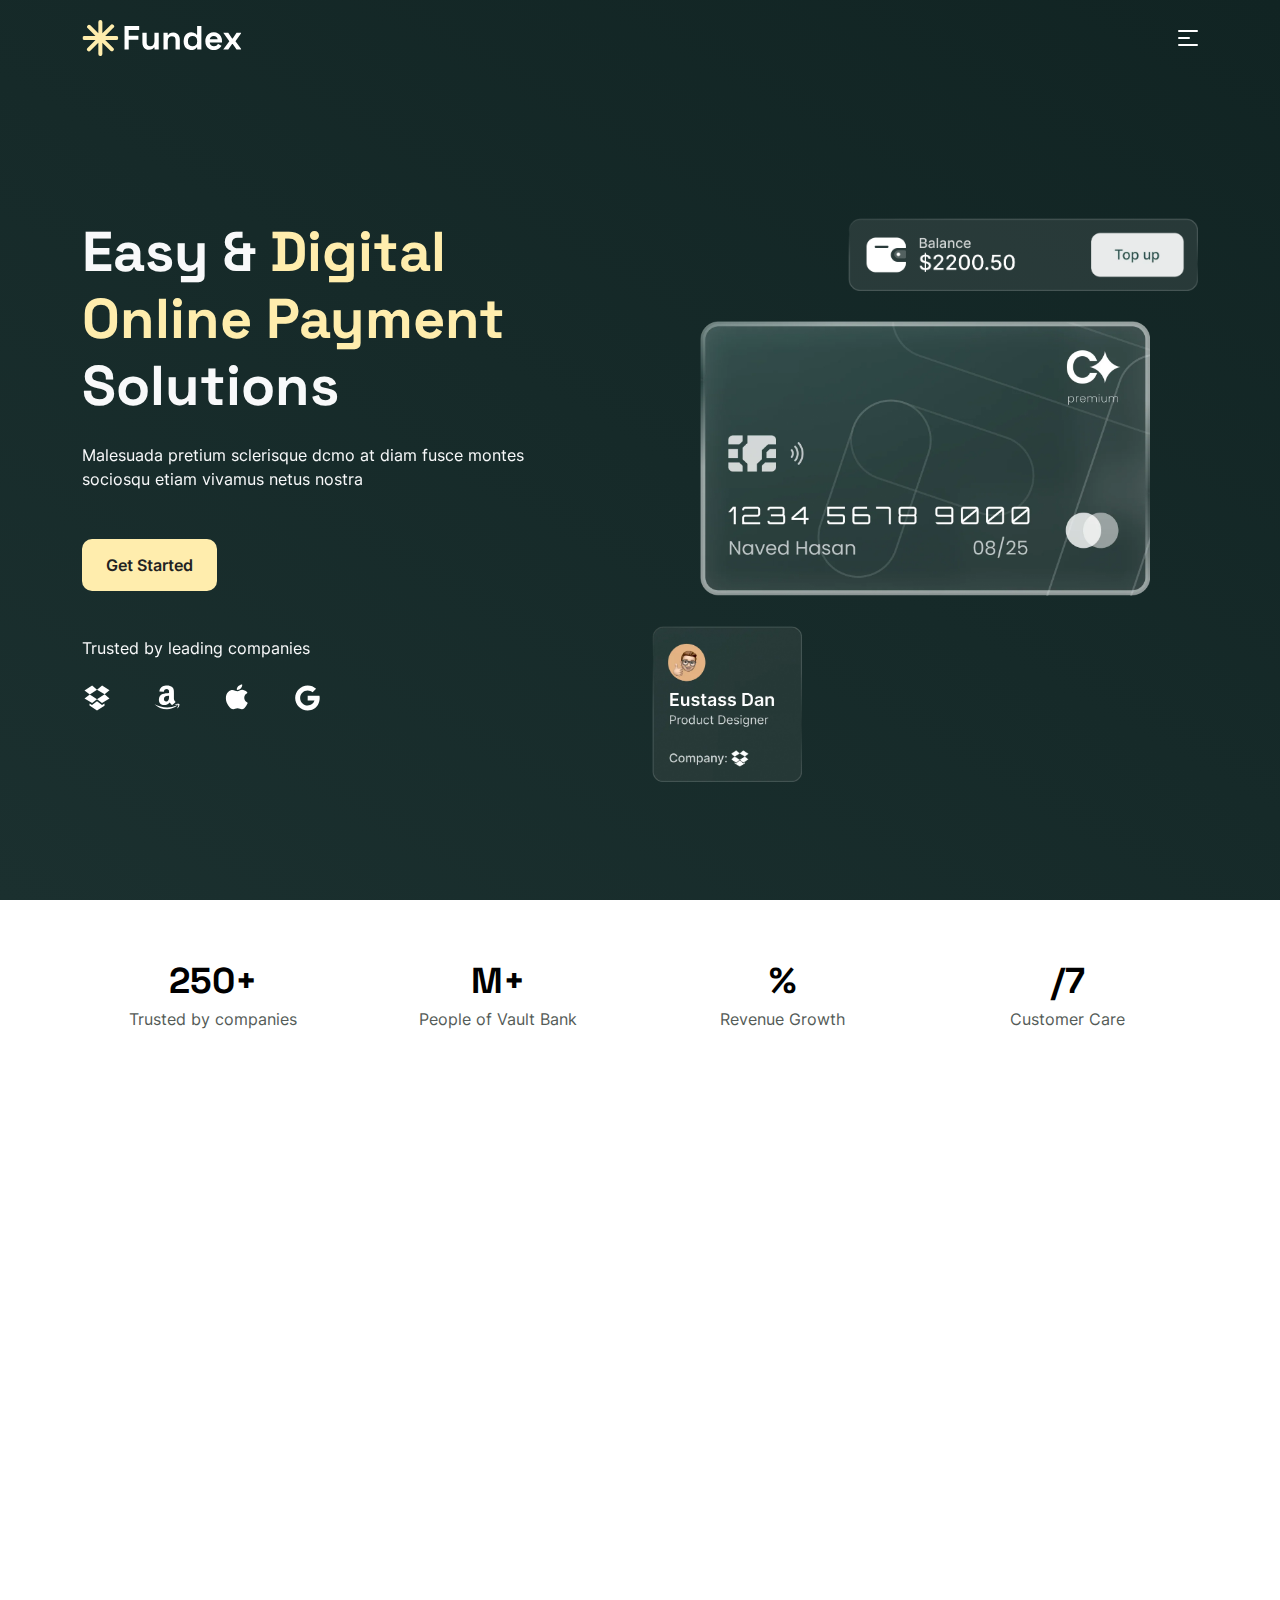
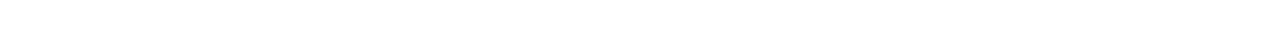
==== commit fca46a9f: "Add 23 sections" ====
--- a/index.html
+++ b/index.html
@@ -21,8 +21,11 @@
 </head>
 
 <body>
-  <header class="sticky-top">
-    <div class="container-lg">
+  <!--============================
+  =            Header            =
+  =============================-->
+  <header class="fixed-top bg-transparent">
+    <div class="container-xl">
       <div class="d-flex align-items-center justify-content-between">
         <a href="index.html" class="logo">
           <img src="./images/brand/logo.svg" alt="Logo" />
@@ -78,21 +81,130 @@
       </div>
     </div>
   </header>
+  <!--====  End of Header  ====-->
+  <!--==========================
+  =            Main            =
+  ===========================-->
   <main>
-    <section class="hero">
-      <div class="container-lg">
-        <div class="hero_wrapper">
+    <!-- hero -->
+    <section class="hero d-flex align-items-center">
+      <div class="container-xl">
+        <div class="row">
+          <div class="col-lg-5 col-md-6">
+            <div class="hero_content text-md-start text-center">
+              <hgroup>
+                <h1 class="display-4 fw-bold text-light hero_heading mb-4" data-aos="fade-up">Easy & <span class="text-secondary">Digital Online Payment</span> Solutions</h1>
+                <p class="text-light hero_desc" data-aos="fade-up" data-aos-delay="200">Malesuada pretium sclerisque dcmo at diam fusce montes sociosqu etiam vivamus netus nostra</p>
+              </hgroup>
+              <div data-aos="fade-up" data-aos-delay="400">
+                <a href="#" class="btn btn-lg btn-secondary mt-5">get started</a>
+              </div>
+            </div>
+            <div class="trusted_companies_parent text-light text-md-start text-center mt-5">
+              <h2 class="trusted_headline" data-aos="fade-up" data-aos-delay="600">Trusted by leading companies</h2>
+              <div class="trusted_companies mt-4 d-flex align-items-center justify-content-md-start justify-content-center" data-aos="fade-up" data-aos-delay="800">
+                <object data="./images/companies/dropbox.svg" width="30"></object>
+                <object data="./images/companies/amazon.svg" width="30"></object>
+                <object data="./images/companies/apple-logo.svg" width="30"></object>
+                <object data="./images/companies/google.svg" width="30"></object>
+              </div>
+            </div>
+          </div>
+          <div class="col-md-6 offset-lg-1 d-md-block d-none">
+            <div class="hero_imgs d-flex flex-column">
+              <img src="images/hero_images/hero_img1.webp" class="img-fluid" data-aos="fade-down" alt="">
+              <img src="images/hero_images/hero_img2.webp" class="img-fluid" data-aos="fade-left" data-aos-delay="400" alt="">
+              <img src="images/hero_images/hero_img3.webp" class="img-fluid" data-aos="fade-up" data-aos-delay="800" alt="">
+            </div>
+          </div>
         </div>
       </div>
     </section>
+    <!-- Counter -->
+    <section class="counter">
+      <div class="container-xl">
+        <div class="row gy-5">
+          <div class="col-lg-3 col-sm-6 col-12">
+            <div class="counter_item text-center">
+              <h3 class="counter_count mb-1 text-black">
+                <span data-num="1200">250</span>+
+              </h3>
+              <p class="counter_label">Trusted by companies</p>
+            </div>
+          </div>
+          <div class="col-lg-3 col-sm-6 col-12">
+            <div class="counter_item text-center">
+              <h3 class="counter_count mb-1 text-black">
+                <span data-num="20"></span>M+
+              </h3>
+              <p class="counter_label">People of Vault Bank</p>
+            </div>
+          </div>
+          <div class="col-lg-3 col-sm-6 col-12">
+            <div class="counter_item text-center">
+              <h3 class="counter_count mb-1 text-black">
+                <span data-num="85"></span>%
+              </h3>
+              <p class="counter_label">Revenue Growth</p>
+            </div>
+          </div>
+          <div class="col-lg-3 col-sm-6 col-12">
+            <div class="counter_item text-center">
+              <h3 class="counter_count mb-1 text-black">
+                <span data-num="24"></span>/7
+              </h3>
+              <p class="counter_label">Customer Care</p>
+            </div>
+          </div>
+        </div>
+      </div>
+    </section>
+    <!--  features -->
+    <section class="feature">
+      <div class="container-xl">
+        <div class="row gy-3 align-items-center mb-5">
+          <div class="col-md-4" data-aos="fade-up">
+            <h3 class="feature_heading display-5">Why You Should Use Vault Bank</h3>
+          </div>
+          <div class="col-md-4 offset-md-3" data-aos="fade-up">
+            <p>Clean Bank is the future of banking where money can be sent anywhere, anytime and you can hold your own private keys.</p>
+          </div>
+        </div>
+        <div class="row gy-5">
+          <div class="col-md-4 col-sm-6 col-12 feature-item">
+            <h4 data-aos="fade-up">01</h4>
+            <p class="feature-title" data-aos="fade-up">All credit card companies</p>
+            <p data-aos="fade-up">Pay with Visa, MasterCard, American Express, Discover, JCB and Union Pay with a few simple taps.</p>
+          </div>
+          <div class="col-md-4 col-sm-6 col-12 feature-item">
+            <h4 data-aos="fade-up">02</h4>
+            <p data-aos="fade-up" class="feature-title">Touchless payments</p>
+            <p data-aos="fade-up">Tap to pay with Visa, MasterCard, American Express, Discover, JCB, Union Pay and more.</p>
+          </div>
+          <div class="col-md-4 col-sm-6 col-12 feature-item">
+            <h4 data-aos="fade-up">03</h4>
+            <p data-aos="fade-up" class="feature-title">Multi Currency</p>
+            <p data-aos="fade-up">Pay with your Visa, MasterCard, American Express, Discover, JCB, Union Pay and more in just a few quick taps.</p>
+          </div>
+        </div>
+      </div>
+    </section>
+    <!--  -->
   </main>
+  <!--====  End of Main  ====-->
+  <!-- Javascript Files -->
   <script type="text/javascript" src="./plugins/swiper-11.1.4/swiper.min.js"></script>
   <script type="text/javascript" src="./plugins/bootstrap-5.3.3/bootstrap.bundle.min.js"></script>
   <script type="text/javascript" src="./plugins/aos-2.0.0/aos.js"></script>
   <script type="text/javascript" src="./plugins/jquery-3.7.1/jquery.min.js"></script>
+  <script type="text/javascript" src="./plugins/jquery-3.7.1/counter.min.js"></script>
   <script type="text/javascript" src="./js/script.js"></script>
   <script>
-  AOS.init();
+  AOS.init({
+    duration: 800,
+    once: true,
+    offset: 0,
+  });
   </script>
 </body>
 
--- a/css/styles.css
+++ b/css/styles.css
@@ -56,7 +56,7 @@
   margin: 0;
   padding: 0;
   box-sizing: border-box;
-  font-family: 'SpaceGrotesk', sans-serif;
+  font-family: var(--font-space-grotesk);
 }
 
 *:focus {
@@ -66,17 +66,32 @@
 }
 
 :root {
+  --weight-bold: 700;
+  --weight-light: 300;
+  --weight-medium: 500;
+  --weight-regular: 400;
+  --weight-semi-bold: 600;
+
+  --font-space-inter: 'Inter', sans-serif;
+  --font-space-grotesk: 'SpaceGrotesk', sans-serif;
+
+  --text: #545b57;
   --white: #ffffff;
   --black: #222222;
   --primary: #112423;
   --primary-light: #1b302f;
-  --secondary: #ffd449;
+  --secondary: #ffedad;
+  --graidient: linear-gradient(30deg, var(--primary-light), var(--primary));
+}
+
+p{
+  color: var(--text);
 }
 
 p,
 .nav-link {
   margin-bottom: 0;
-  font-family: 'Inter', sans-serif;
+  font-family: var(--font-space-inter);
 }
 
 h1,
@@ -85,8 +100,12 @@
 h4,
 h5,
 h6 {
-  font-weight: 700;
   margin-bottom: 0;
+  font-weight: var(--weight-bold);
+}
+
+section {
+  padding-block: 60px;
 }
 
 .btn {
@@ -98,29 +117,31 @@
   justify-content: center;
   text-transform: capitalize;
   font-weight: 600 !important;
-  font-family: Inter, sans-serif;
-}
-
-.btn.btn-lg{
+  transition: 0.2s ease-in-out;
+  font-family: var(--font-space-inter);
+}
+
+.btn.btn-lg {
   padding: 14px 24px;
-  font-size: clamp(14px,2vw,16px);
-}
-
-.btn-primary{
+  font-size: clamp(14px, 2vw, 16px);
+}
+
+.btn-primary {
   color: var(--white) !important;
   background: var(--primary);
 }
 
-.btn-secondary:hover{
+.btn-secondary:hover {
   color: var(--black) !important;
   background: var(--secondary);
 }
 
-.btn-secondary{
+.btn-secondary {
   color: var(--black) !important;
   background: var(--secondary);
 }
-.btn-secondary:hover{
+
+.btn-secondary:hover {
   color: var(--white) !important;
   background: var(--primary);
 }
@@ -129,15 +150,24 @@
   border: none;
 }
 
-.offcanvas-body{
+.offcanvas-body {
   display: flex;
   flex-direction: column;
 }
 
+/* typography */
+.text-secondary {
+  color: var(--secondary) !important;
+}
+
+.text-primary {
+  color: var(--primary) !important;
+}
+
 /* header */
 
 header {
-  padding-block: 15px;
+  padding-block: 20px;
   background: var(--primary);
 }
 
@@ -155,8 +185,8 @@
 
 .menu_btn {
   padding: 0;
-  width: 25px;
-  height: 20px;
+  width: 20px;
+  height: 16px;
   position: relative;
   background: none;
   border: none;
@@ -210,23 +240,25 @@
   padding-left: 0px;
   transition: 0.5s ease;
   width: 100% !important;
-  background: linear-gradient(30deg, var(--primary-light), var(--primary));
+  background: var(--graidient);
 }
 
 .nav-link {
   font-weight: 400;
-  padding-block: 0px;
+  padding-top: 0px;
   color: var(--white);
   display: inline-block;
   transform: translateY(72px);
+  line-height: 1.3;
   transition: 0.4s ease 0s;
   font-size: clamp(30px, 4vw, 48px);
 }
 
-.nav-link:has(i){
+.nav-link:has(i) {
   font-size: unset;
 }
-.nav-link i{
+
+.nav-link i {
   font-size: clamp(25px, 4vw, 30px);
 }
 
@@ -252,13 +284,81 @@
 
 .menu_offcanvas .nav-item {
   overflow: hidden;
+}
+
+/* hero */
+.hero {
+  min-height: 100dvh;
+  padding-top: 160px;
+  padding-bottom: 60px;
+  background: var(--graidient);
+}
+
+.trusted_headline {
+  font-family: var(--font-space-inter);
+  font-size: clamp(14px, 2vw, 16px);
+  font-weight: var(--weight-regular);
+}
+
+.trusted_companies {
+  grid-gap: 40px;
+}
+
+.hero_imgs {
+  height: 100%;
+  display: flex;
+  grid-gap: 30px;
+  flex-direction: column;
+}
+
+.hero_imgs img {
+  height: auto;
+  flex: 0 0 auto;
+  max-width: 100%;
+  object-fit: contain;
+}
+
+.hero_imgs img:nth-child(1) {
+  width: 100%;
+  max-width: 350px;
+  align-self: flex-end;
+}
+
+.hero_imgs img:nth-child(2) {
+  width: 100%;
+  max-width: 450px;
+  align-self: center;
+}
+
+.hero_imgs img:nth-child(3) {
+  width: 100%;
+  max-width: 150px;
+  align-self: flex-start;
+}
+
+/* counter */
+.counter_count {
+  font-size: clamp(30px, 3vw, 36px);
+}
+
+/* features */
+.feature_heading{
+  font-weight: var(--weight-bold);
+}
+
+.feature-item h4 {
   margin-bottom: 10px;
-}
-
-/* main */
-main {}
-
-/* hero */
+  font-size: clamp(35px,3vw,48px);
+  font-weight: var(--weight-bold);
+}
+
+.feature-item .feature-title {
+  margin-bottom: 16px;
+  text-transform: capitalize;
+  font-weight: var(--weight-semi-bold);
+  color: var(--black);
+}
+
 /*==================================
 =            Responsive            =
 ==================================*/
@@ -268,7 +368,7 @@
     max-width: 160px;
   }
 
-  .menu_offcanvas{
+  .menu_offcanvas {
     padding-left: 40px;
   }
 }
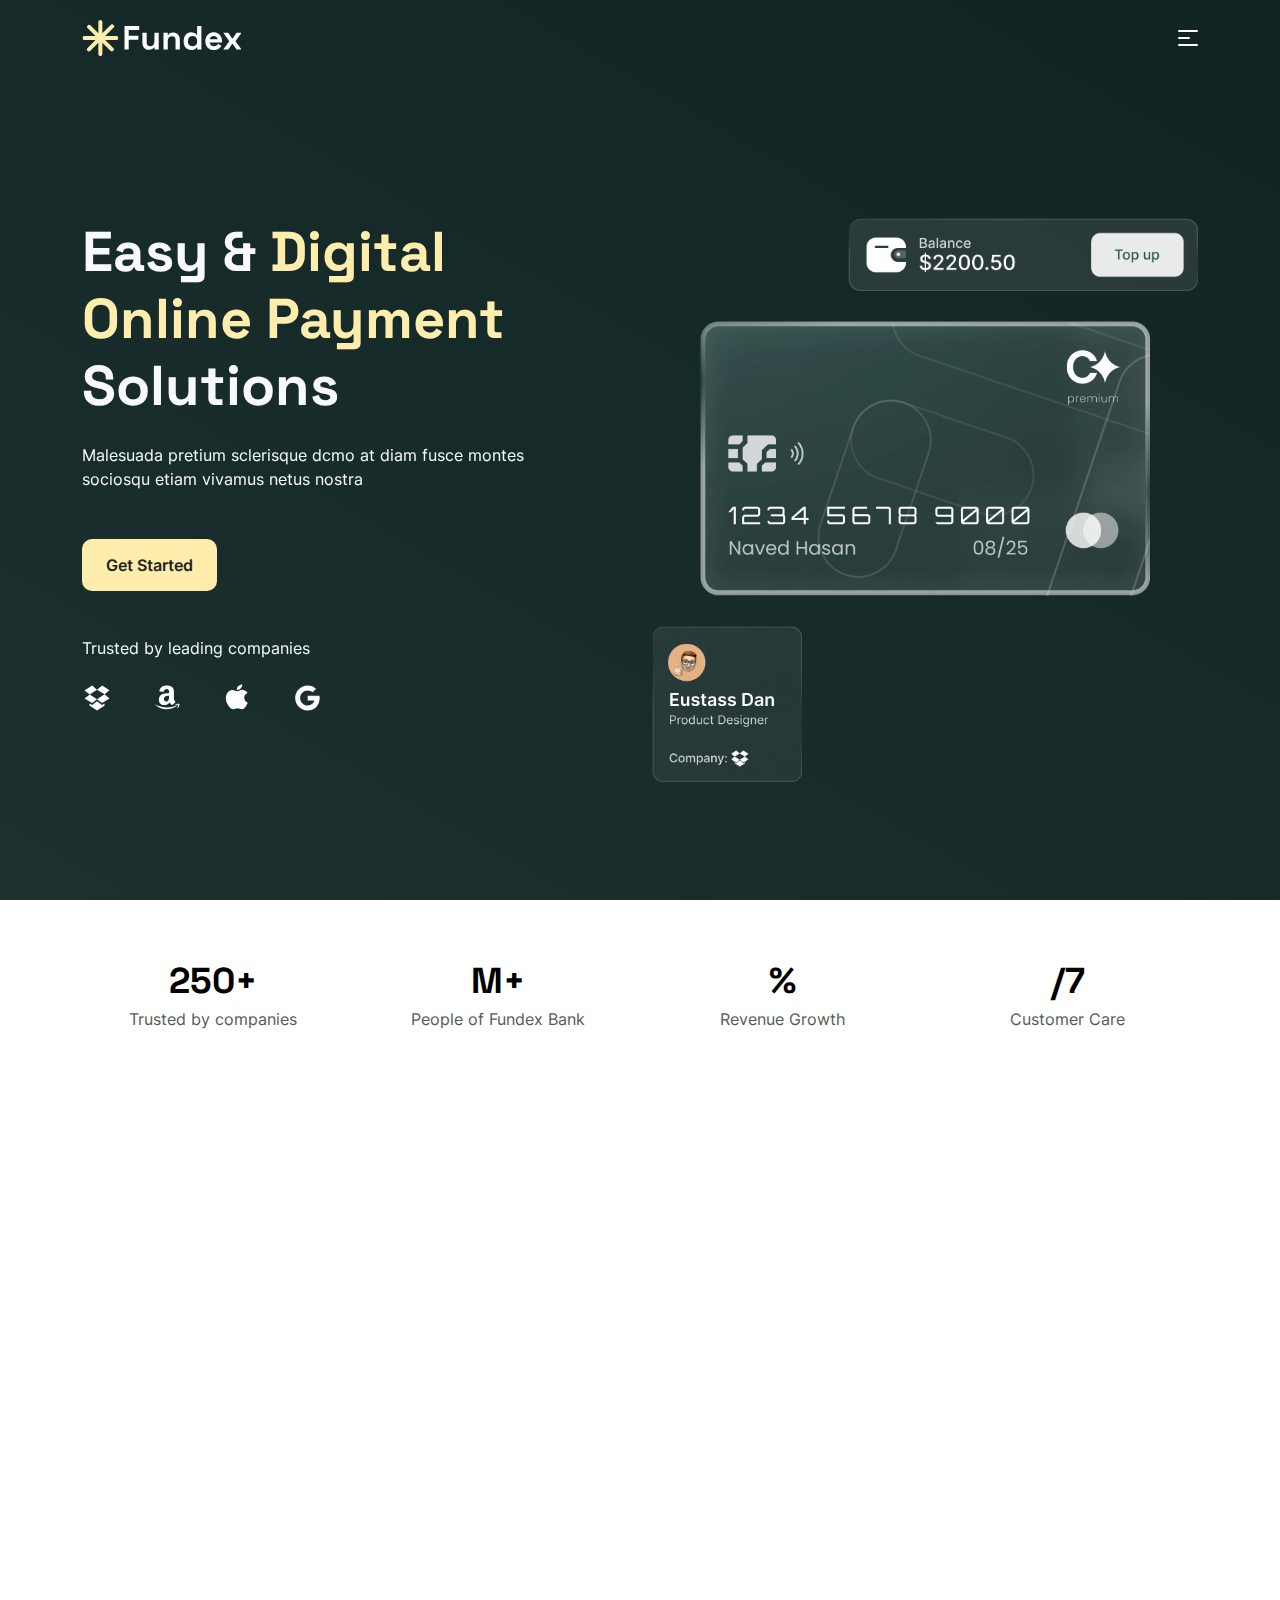
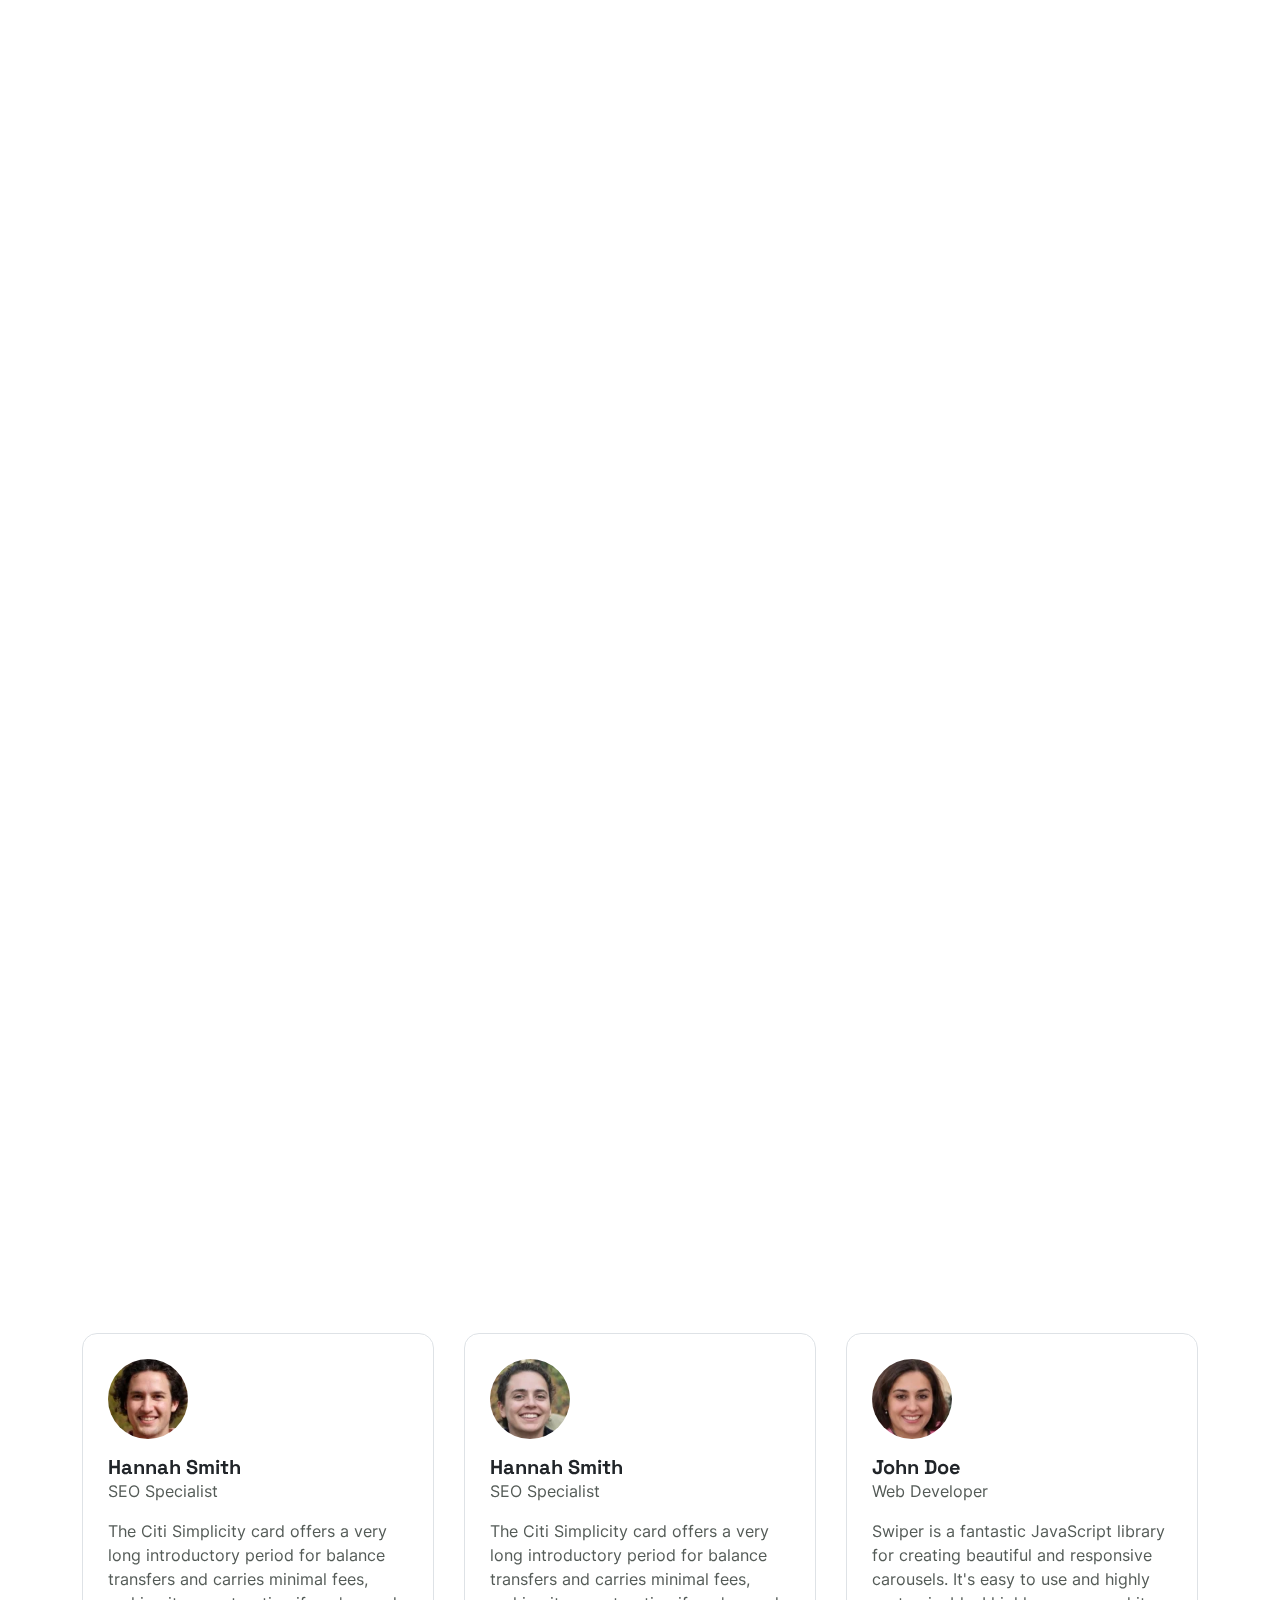
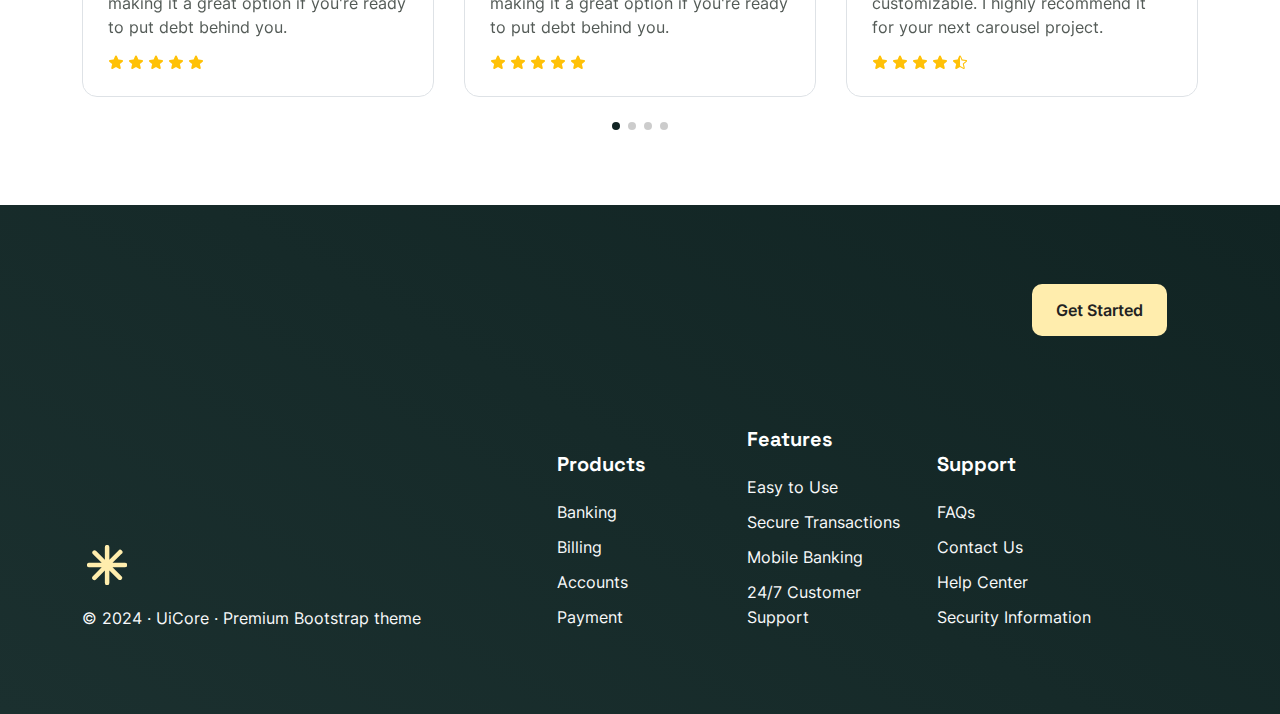
==== commit 932bf282: "Home Page completed" ====
--- a/index.html
+++ b/index.html
@@ -24,7 +24,7 @@
   <!--============================
   =            Header            =
   =============================-->
-  <header class="fixed-top bg-transparent">
+  <header class="fixed-top">
     <div class="container-xl">
       <div class="d-flex align-items-center justify-content-between">
         <a href="index.html" class="logo">
@@ -137,7 +137,7 @@
               <h3 class="counter_count mb-1 text-black">
                 <span data-num="20"></span>M+
               </h3>
-              <p class="counter_label">People of Vault Bank</p>
+              <p class="counter_label">People of Fundex Bank</p>
             </div>
           </div>
           <div class="col-lg-3 col-sm-6 col-12">
@@ -164,7 +164,7 @@
       <div class="container-xl">
         <div class="row gy-3 align-items-center mb-5">
           <div class="col-md-4" data-aos="fade-up">
-            <h3 class="feature_heading display-5">Why You Should Use Vault Bank</h3>
+            <h3 class="feature_heading display-5">Why You Should Use Fundex Bank</h3>
           </div>
           <div class="col-md-4 offset-md-3" data-aos="fade-up">
             <p>Clean Bank is the future of banking where money can be sent anywhere, anytime and you can hold your own private keys.</p>
@@ -189,21 +189,247 @@
         </div>
       </div>
     </section>
-    <!--  -->
+    <!-- virtual cards rules -->
+    <section class="virtual_cards_rules">
+      <div class="container-xl">
+        <div class="row align-items-center">
+          <div class="col-md-5">
+            <hgroup>
+              <h4 data-aos="fade-up" class="virtual_card_heading text-black display-5 fw-bold">Let Players Use Virtual Cards With Built-In Rules.</h4>
+              <p data-aos="fade-up" class="virtual_card_description mt-3">Encourage foster purchasing by allowing each employee to buy personal items through a company-issued credit card in an efficient, secure manner.</p>
+              <div data-aos="fade-up">
+                <a href="index.html" class="btn btn-lg btn-secondary mt-5">get started</a>
+              </div>
+            </hgroup>
+          </div>
+          <div class="col-md-6 offset-md-1">
+            <div class="virtual_cards_images d-flex gap-4 justify-content-center flex-wrap mt-5">
+              <figure data-aos="fade-right">
+                <img src="images/virtual_cards/virtual_card_1.webp" alt="">
+              </figure>
+              <div class="d-flex flex-column gap-4 align-items-md-start align-items-center">
+                <figure data-aos="fade-left" data-aos-delay="400">
+                  <img src="images/virtual_cards/virtual_card_2.webp" alt="">
+                </figure>
+                <figure data-aos="fade-up" data-aos-delay="300">
+                  <img src="images/virtual_cards/virtual_card_3.webp" alt="">
+                </figure>
+              </div>
+            </div>
+          </div>
+        </div>
+      </div>
+    </section>
+    <!-- Billing & Invoicing -->
+    <section class="billing_invoicing">
+      <div class="container-xl">
+        <div class="row gy-4 align-items-center">
+          <div class="col-md-5">
+            <figure class="shadow rounded" data-aos="fade-right">
+              <img src="images/virtual_cards/virtual_card_4.webp" alt="">
+            </figure>
+          </div>
+          <div class="col-md-5 offset-md-1">
+            <hgroup>
+              <h4 data-aos="fade-up" class="virtual_card_heading text-black display-5 fw-bold">Easily To Control Your Billing & Invoicing</h4>
+              <p data-aos="fade-up" class="virtual_card_description mt-3">Enable foster purchasing by giving every employee c.c.. to he fun. they need in o sole and secure manner.</p>
+              <div data-aos="fade-up">
+                <a href="index.html" class="btn btn-lg btn-secondary mt-5">get started</a>
+              </div>
+            </hgroup>
+          </div>
+        </div>
+      </div>
+    </section>
+    <!-- Testimonial -->
+    <section class="testimonial">
+      <div class="container-xl">
+        <div class="row">
+          <div class="col-12">
+            <hgroup class="testimonial_heading text-center mx-auto">
+              <h4 data-aos="fade-up" class="virtual_card_heading text-black display-5 fw-bold">WHAT OUR USERS ARE SAYING ABOUT Fundex BANK</h4>
+              <p data-aos="fade-up" class="virtual_card_description mt-3">Testimonial from our beloved users</p>
+            </hgroup>
+          </div>
+        </div>
+        <div class="row">
+          <div class="col-12">
+            <div class="swiper testimonial_slider pb-5 mt-5">
+              <div class="swiper-wrapper">
+                <div class="swiper-slide">
+                  <div class="testimonial_card border">
+                    <figure class="mb-3">
+                      <img src="images/users/user_1.webp" class="rounded-circle" alt="Card image">
+                    </figure>
+                    <div class="card-body">
+                      <h5 class="card-title">Hannah Smith</h5>
+                      <p class="card-text">SEO Specialist</p>
+                      <p class="card-text mt-3">The Citi Simplicity card offers a very long introductory period for balance transfers and carries minimal fees, making it a great option if you're ready to put debt behind you.</p>
+                      <div class="rating_stars text-warning d-flex gap-1 mt-3">
+                        <i class="ph-fill ph-star"></i>
+                        <i class="ph-fill ph-star"></i>
+                        <i class="ph-fill ph-star"></i>
+                        <i class="ph-fill ph-star"></i>
+                        <i class="ph-fill ph-star"></i>
+                      </div>
+                    </div>
+                  </div>
+                </div>
+                <div class="swiper-slide">
+                  <div class="testimonial_card border">
+                    <figure class="mb-3">
+                      <img src="images/users/user_2.webp" class="rounded-circle" alt="Card image">
+                    </figure>
+                    <div class="card-body">
+                      <h5 class="card-title">Hannah Smith</h5>
+                      <p class="card-text">SEO Specialist</p>
+                      <p class="card-text mt-3">The Citi Simplicity card offers a very long introductory period for balance transfers and carries minimal fees, making it a great option if you're ready to put debt behind you.</p>
+                      <div class="rating_stars text-warning d-flex gap-1 mt-3">
+                        <i class="ph-fill ph-star"></i>
+                        <i class="ph-fill ph-star"></i>
+                        <i class="ph-fill ph-star"></i>
+                        <i class="ph-fill ph-star"></i>
+                        <i class="ph-fill ph-star"></i>
+                      </div>
+                    </div>
+                  </div>
+                </div>
+                <div class="swiper-slide">
+                  <div class="testimonial_card border">
+                    <figure class="mb-3">
+                      <img src="images/users/user_3.webp" class="rounded-circle" alt="Card image">
+                    </figure>
+                    <div class="card-body">
+                      <h5 class="card-title">John Doe</h5>
+                      <p class="card-text">Web Developer</p>
+                      <p class="card-text mt-3">Swiper is a fantastic JavaScript library for creating beautiful and responsive carousels. It's easy to use and highly customizable. I highly recommend it for your next carousel project.</p>
+                      <div class="rating_stars text-warning d-flex gap-1 mt-3">
+                        <i class="ph-fill ph-star"></i>
+                        <i class="ph-fill ph-star"></i>
+                        <i class="ph-fill ph-star"></i>
+                        <i class="ph-fill ph-star"></i>
+                        <i class="ph-fill ph-star-half"></i> </div>
+                    </div>
+                  </div>
+                </div>
+                <div class="swiper-slide">
+                  <div class="testimonial_card border">
+                    <figure class="mb-3">
+                      <img src="images/users/user_1.webp" class="rounded-circle" alt="Card image">
+                    </figure>
+                    <div class="card-body">
+                      <h5 class="card-title">Hannah Smith (Repeated)</h5>
+                      <p class="card-text">SEO Specialist</p>
+                      <p class="card-text mt-3">The Citi Simplicity card offers a very long introductory period for balance transfers and carries minimal fees, making it a great option if you're ready to put debt behind you.</p>
+                      <div class="rating_stars text-warning d-flex gap-1 mt-3">
+                        <i class="ph-fill ph-star"></i>
+                        <i class="ph-fill ph-star"></i>
+                        <i class="ph-fill ph-star"></i>
+                        <i class="ph-fill ph-star"></i>
+                        <i class="ph-fill ph-star"></i>
+                      </div>
+                    </div>
+                  </div>
+                </div>
+              </div>
+              <div class="swiper-pagination"></div>
+            </div>
+          </div>
+        </div>
+      </div>
+    </section>
   </main>
   <!--====  End of Main  ====-->
+  <!--============================
+  =            Footer            =
+  =============================-->
+  <footer>
+    <div class="container-xl">
+      <div class="row align-items-center">
+        <div class="col-md-10">
+          <hgroup>
+            <h4 data-aos="fade-up" class="virtual_card_heading text-light display-5 fw-bold">Try our service now!</h4>
+            <p data-aos="fade-up" class="virtual_card_description text-light mt-2">Eyerything you need to accept cord payments and grow your business anywhere on the planet.</p>
+          </hgroup>
+        </div>
+        <div class="col-md-2">
+          <a href="#" class="btn btn-secondary btn-lg">Get Started</a>
+        </div>
+      </div>
+      <div class="row align-items-end mt-5 py-4">
+        <div class="col-md-5">
+          <figure class="footer_logo">
+            <img src="images/brand/favicon.svg" alt="">
+          </figure>
+          <p class="text-light">© 2024 · UiCore · Premium Bootstrap theme</p>
+        </div>
+        <div class="col-md-2">
+          <h5 class="text-white mb-4">Products</h5>
+          <ul class="footer_list">
+            <li>
+              <a href="#" class="text-light">Banking</a>
+            </li>
+            <li>
+              <a href="#" class="text-light">Billing</a>
+            </li>
+            <li>
+              <a href="#" class="text-light">Accounts</a>
+            </li>
+            <li>
+              <a href="#" class="text-light">Payment</a>
+            </li>
+          </ul>
+        </div>
+        <div class="col-md-2">
+          <h5 class="text-white mb-4">Features</h5>
+          <ul class="footer_list">
+            <li>
+              <a href="#" class="text-light">Easy to Use</a>
+            </li>
+            <li>
+              <a href="#" class="text-light">Secure Transactions</a>
+            </li>
+            <li>
+              <a href="#" class="text-light">Mobile Banking</a>
+            </li>
+            <li>
+              <a href="#" class="text-light">24/7 Customer Support</a>
+            </li>
+          </ul>
+        </div>
+        <div class="col-md-2">
+          <h5 class="text-white mb-4">Support</h5>
+          <ul class="footer_list">
+            <li>
+              <a href="#" class="text-light">FAQs</a>
+            </li>
+            <li>
+              <a href="#" class="text-light">Contact Us</a>
+            </li>
+            <li>
+              <a href="#" class="text-light">Help Center</a>
+            </li>
+            <li>
+              <a href="#" class="text-light">Security Information</a>
+            </li>
+          </ul>
+        </div>
+      </div>
+    </div>
+  </footer>
+  <!--====  End of Footer  ====-->
   <!-- Javascript Files -->
-  <script type="text/javascript" src="./plugins/swiper-11.1.4/swiper.min.js"></script>
-  <script type="text/javascript" src="./plugins/bootstrap-5.3.3/bootstrap.bundle.min.js"></script>
   <script type="text/javascript" src="./plugins/aos-2.0.0/aos.js"></script>
   <script type="text/javascript" src="./plugins/jquery-3.7.1/jquery.min.js"></script>
   <script type="text/javascript" src="./plugins/jquery-3.7.1/counter.min.js"></script>
+  <script type="text/javascript" src="./plugins/swiper-11.1.4/swiper.min.js"></script>
+  <script type="text/javascript" src="./plugins/bootstrap-5.3.3/bootstrap.bundle.min.js"></script>
   <script type="text/javascript" src="./js/script.js"></script>
   <script>
   AOS.init({
-    duration: 800,
+    duration: 1200,
     once: true,
-    offset: 0,
+    offset: 50,
   });
   </script>
 </body>
--- a/css/styles.css
+++ b/css/styles.css
@@ -84,7 +84,7 @@
   --graidient: linear-gradient(30deg, var(--primary-light), var(--primary));
 }
 
-p{
+p {
   color: var(--text);
 }
 
@@ -106,6 +106,19 @@
 
 section {
   padding-block: 60px;
+}
+
+figure {
+  display: flex;
+  overflow: hidden;
+  align-items: center;
+  justify-content: center;
+}
+
+figure img {
+  width: 100%;
+  height: 100%;
+  object-fit: contain;
 }
 
 .btn {
@@ -155,6 +168,10 @@
   flex-direction: column;
 }
 
+.shadow {
+  box-shadow: 0px 16px 54px 0px rgba(56.9, 56.9, 56.9, 0.08) !important;
+}
+
 /* typography */
 .text-secondary {
   color: var(--secondary) !important;
@@ -168,7 +185,8 @@
 
 header {
   padding-block: 20px;
-  background: var(--primary);
+  background: var(--graidient);
+  background-attachment: fixed;
 }
 
 .logo {
@@ -292,6 +310,7 @@
   padding-top: 160px;
   padding-bottom: 60px;
   background: var(--graidient);
+  background-attachment: fixed;
 }
 
 .trusted_headline {
@@ -342,13 +361,13 @@
 }
 
 /* features */
-.feature_heading{
+.feature_heading {
   font-weight: var(--weight-bold);
 }
 
 .feature-item h4 {
   margin-bottom: 10px;
-  font-size: clamp(35px,3vw,48px);
+  font-size: clamp(35px, 3vw, 48px);
   font-weight: var(--weight-bold);
 }
 
@@ -359,11 +378,94 @@
   color: var(--black);
 }
 
+/* Virtual Cards */
+.virtual_cards_images {
+  display: flex;
+  align-items: center;
+}
+
+.virtual_cards_images figure {
+  max-width: 300px;
+  overflow: visible;
+  margin: 0;
+}
+
+.virtual_cards_images figure img {
+  width: 100%;
+  object-fit: contain;
+  transition: 0.3s ease-in-out;
+  box-shadow: 0px 16px 54px 0px rgba(56.9, 56.9, 56.9, 0.08);
+}
+
+.virtual_cards_images figure:hover img {
+  translate: 0 -10px;
+}
+
+/* testimonial */
+.testimonial_heading {
+  max-width: 650px;
+}
+
+.testimonial_card {
+  padding: 25px;
+  border-radius: 15px;
+}
+
+.testimonial_card figure {
+  max-width: 80px;
+}
+
+.swiper-pagination-bullet-active {
+  background: var(--primary);
+}
+
+/* footer */
+footer {
+  padding-block: 60px;
+  background: var(--graidient);
+}
+
+.footer_logo {
+  max-width: 50px;
+}
+
+.footer_list {
+  padding: 0;
+  display: flex;
+  grid-gap: 10px;
+  list-style: none;
+  margin-bottom: 0;
+  flex-direction: column;
+}
+
+.footer_list h5 {
+  color: var(--white);
+  font-size: clamp(20px, 2vw, 25px);
+}
+
+.footer_list a {
+  text-decoration: none;
+  font-family: var(--font-space-inter);
+}
+
 /*==================================
 =            Responsive            =
 ==================================*/
 
 @media (min-width: 768px) {
+
+  .virtual_cards_images figure:nth-child(1) {
+    max-width: 250px;
+  }
+
+  .virtual_cards_images>*>figure:nth-child(1) {
+    max-width: 200px;
+  }
+
+  .virtual_cards_images>*>figure:nth-child(2) {
+    max-width: 250px;
+  }
+
   .logo {
     max-width: 160px;
   }
